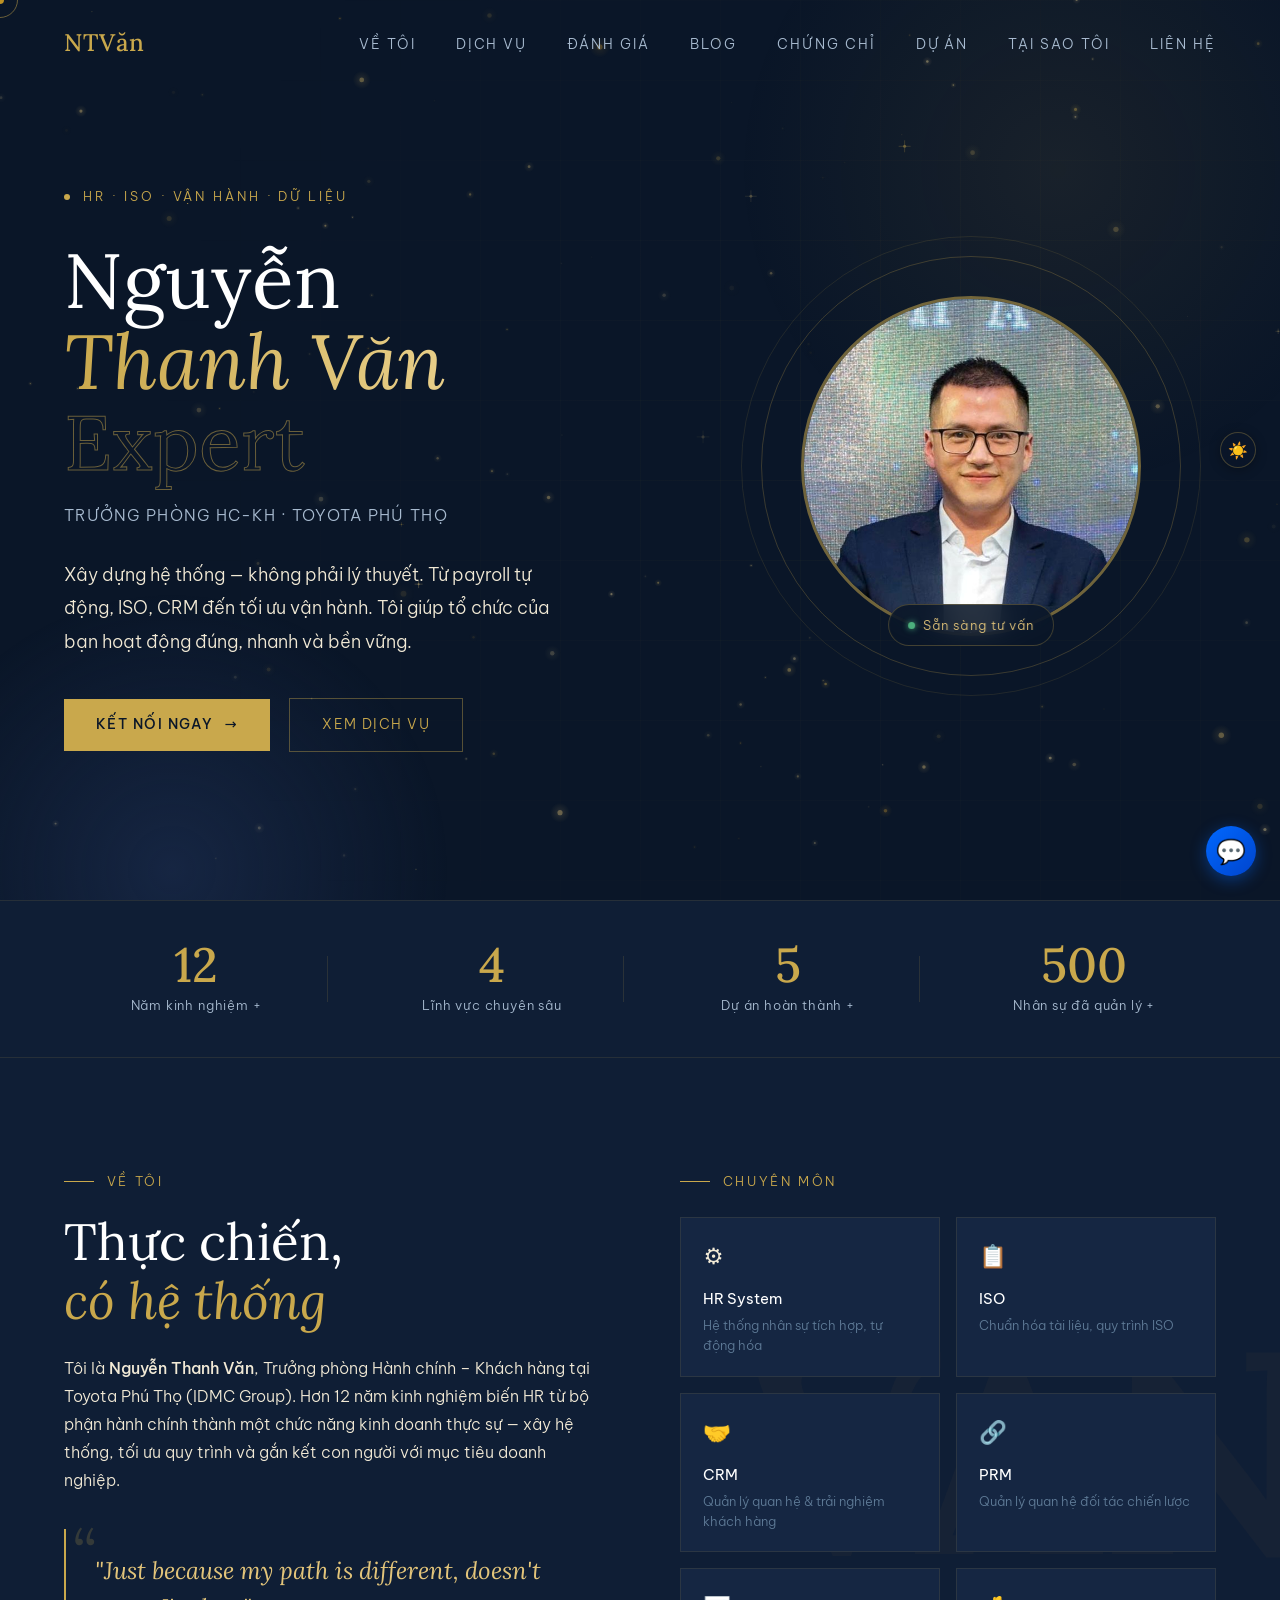
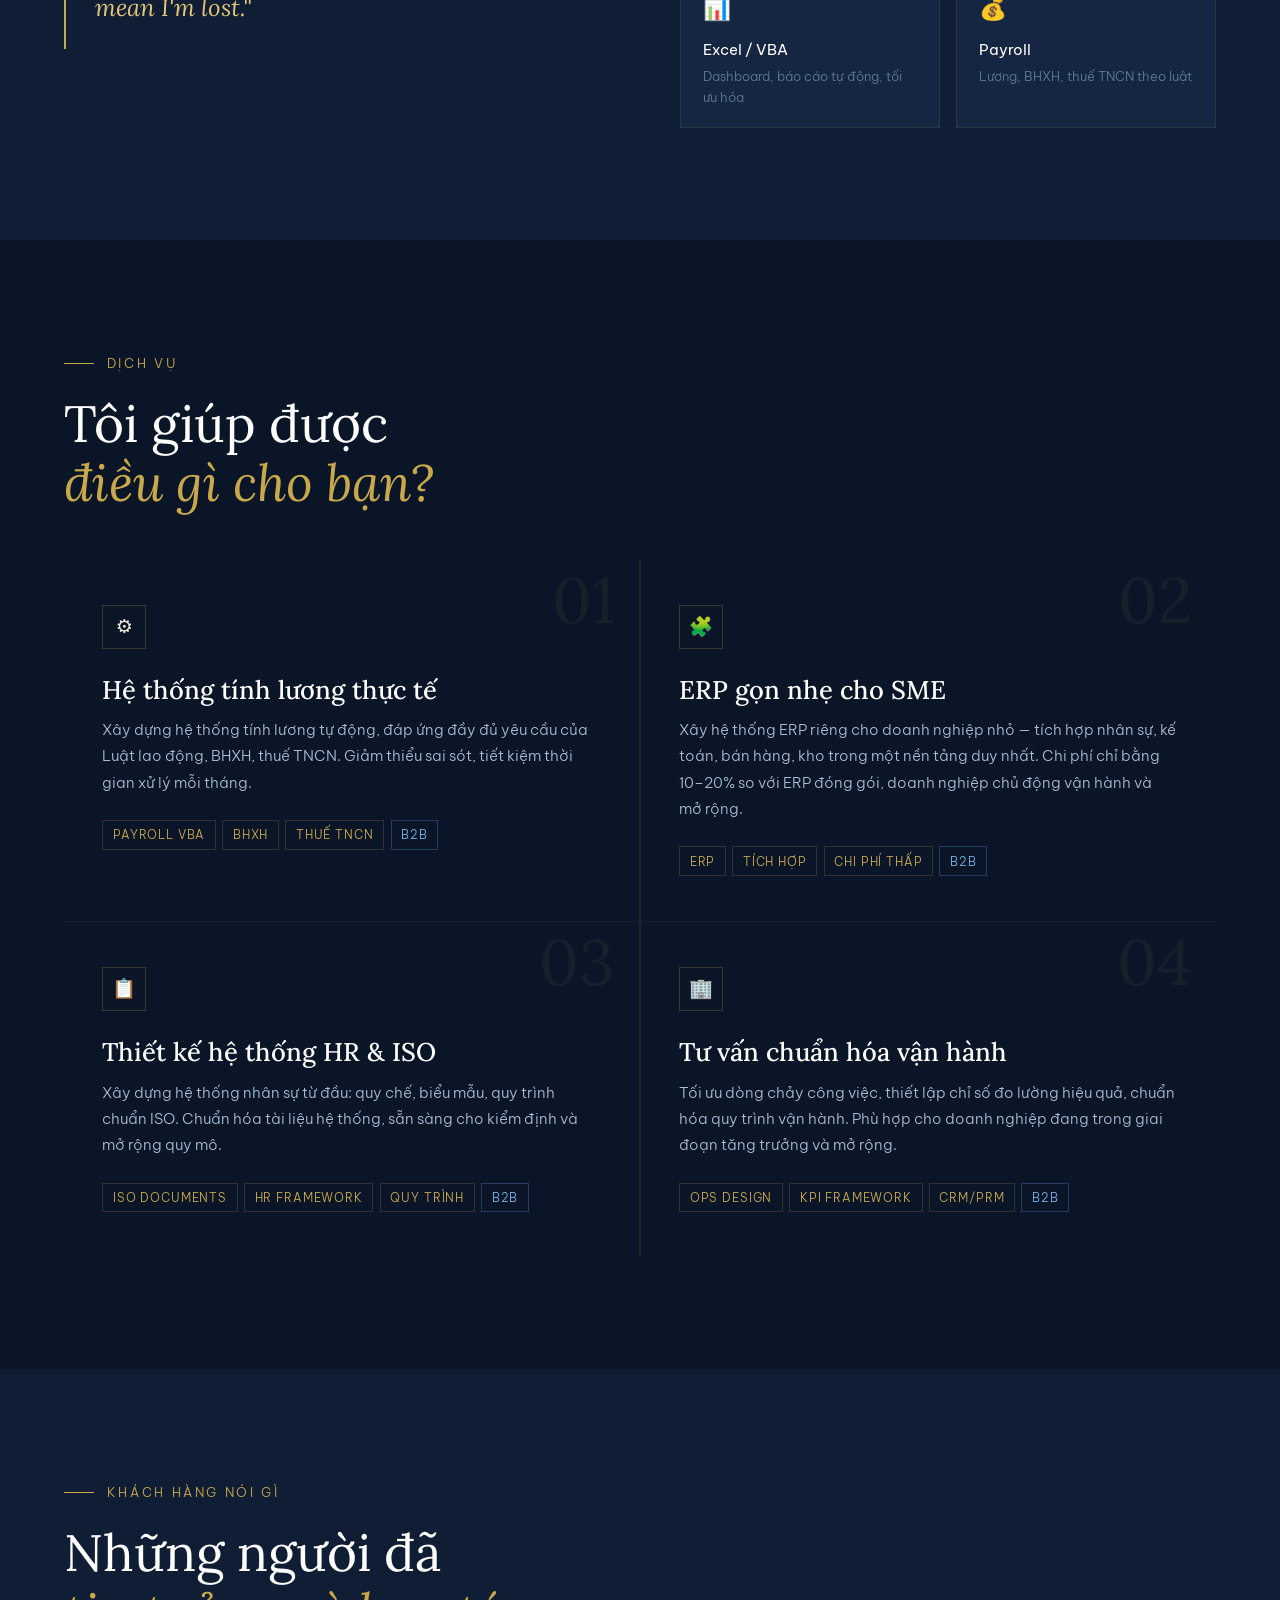
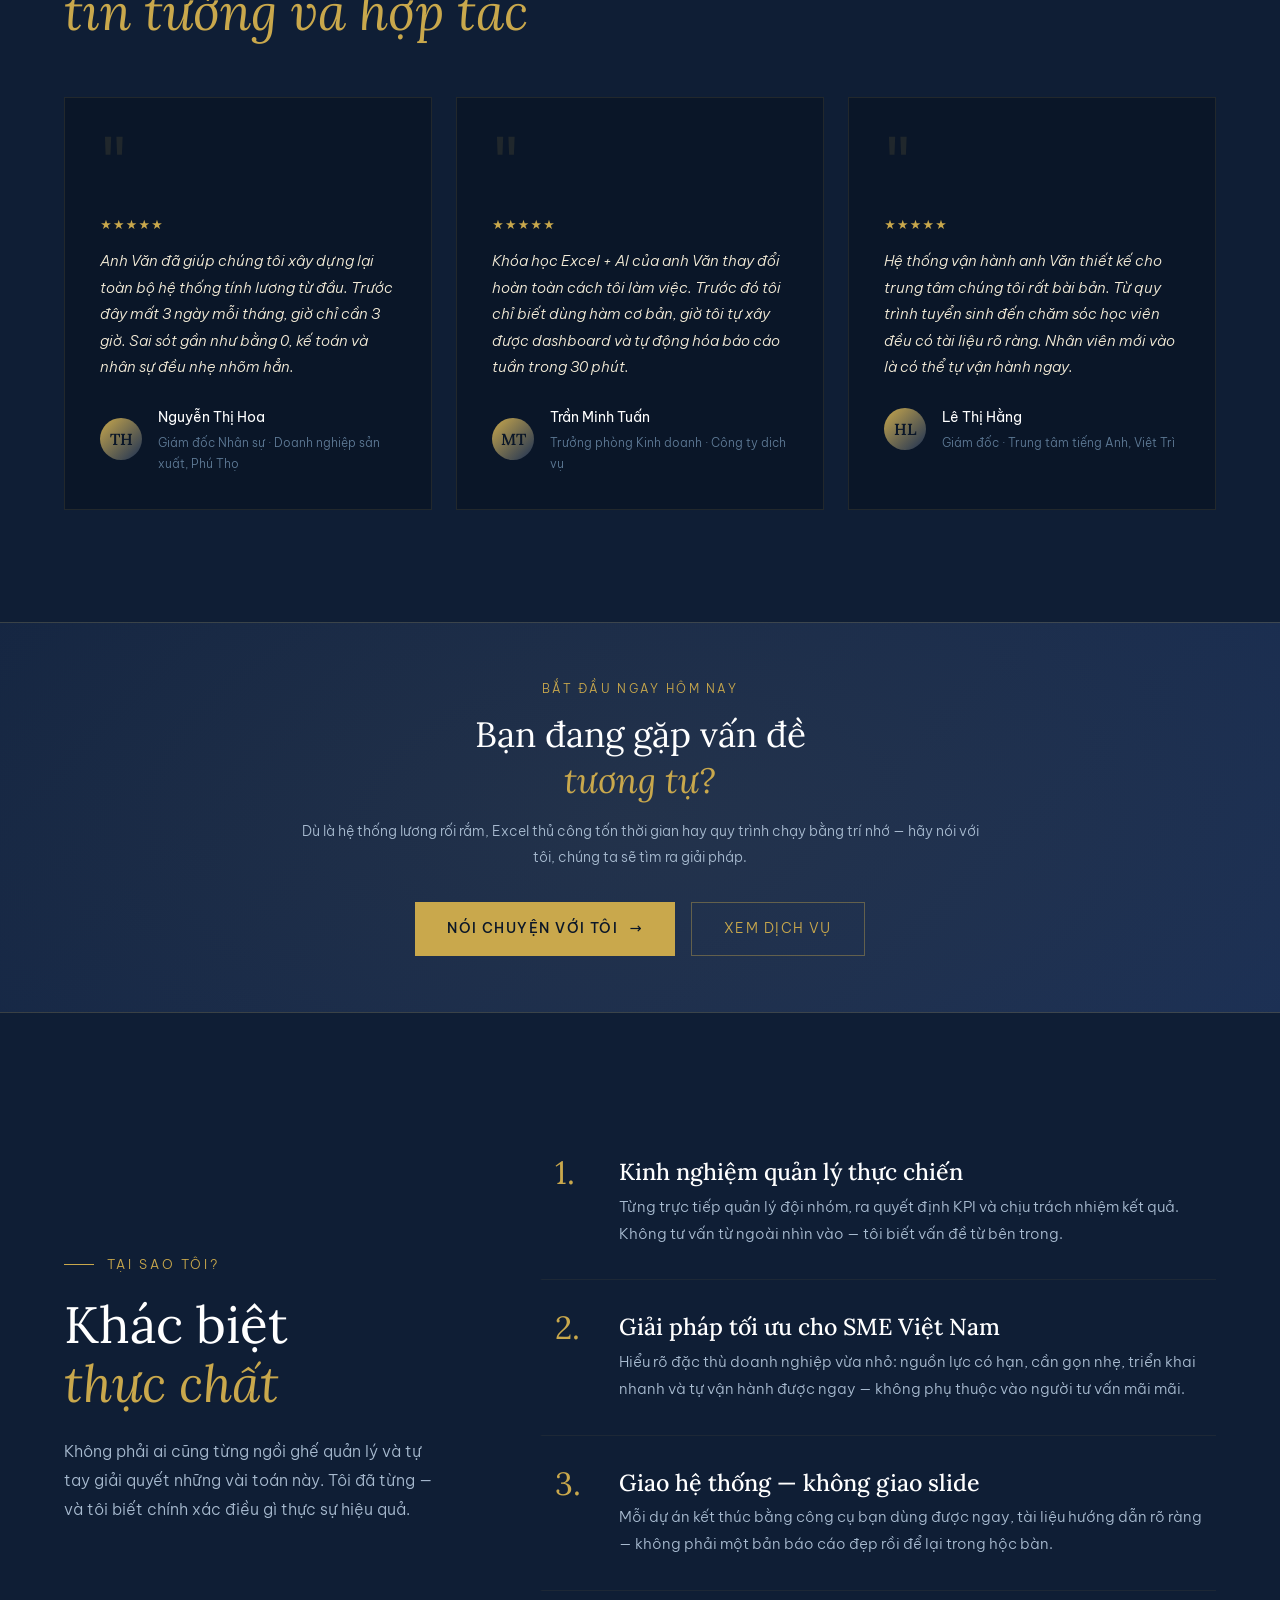
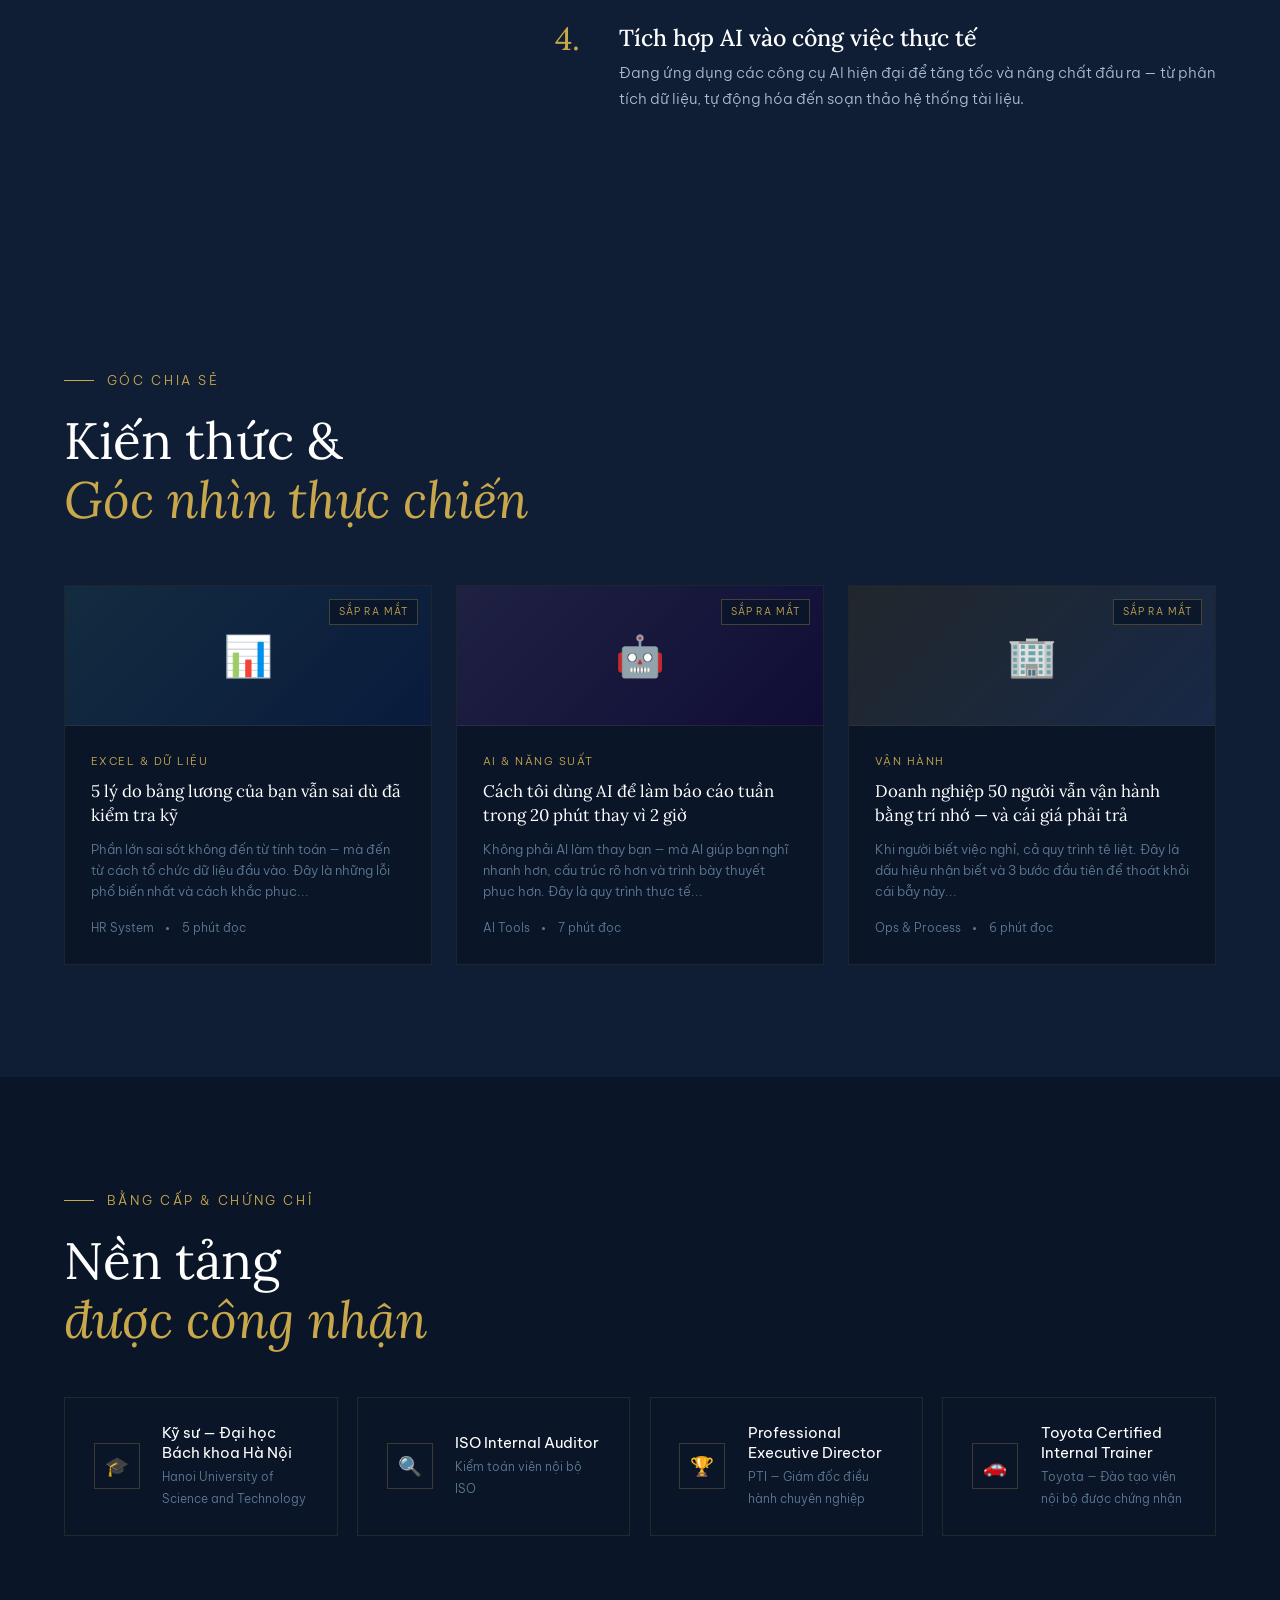
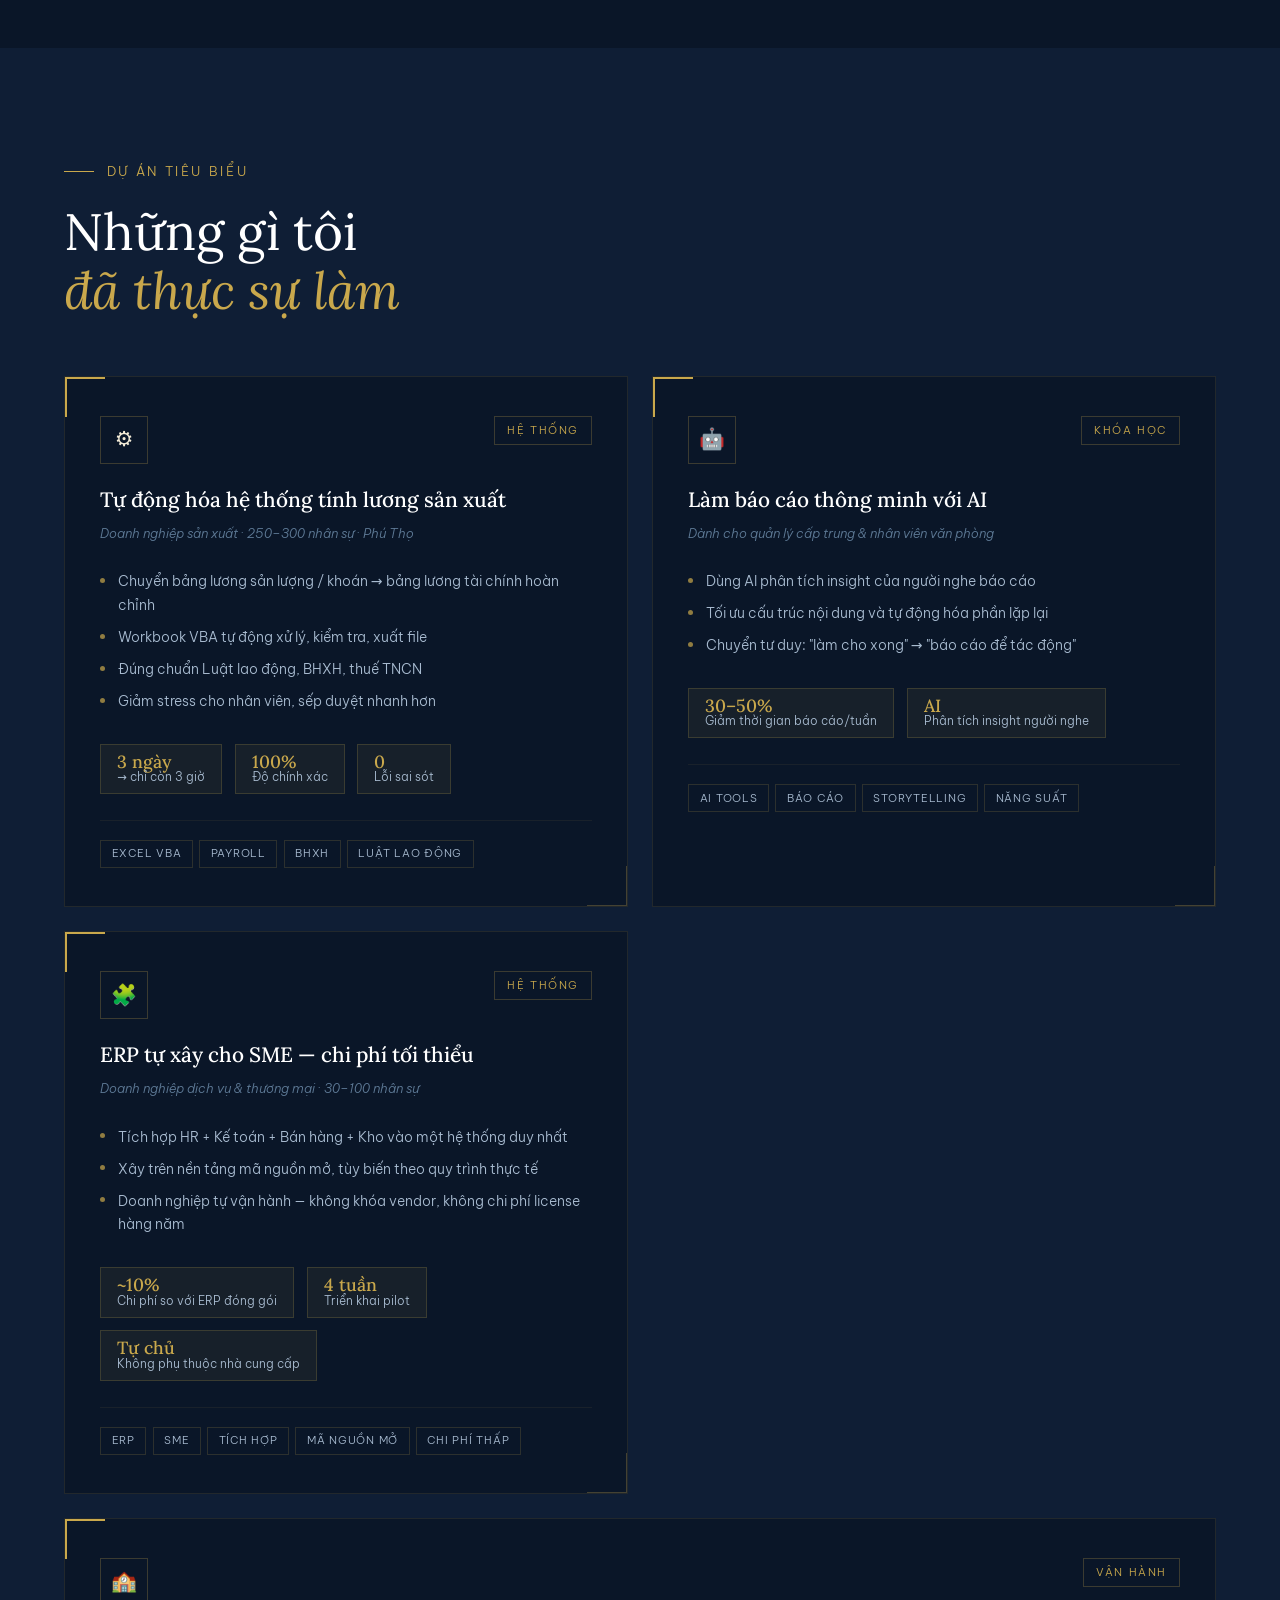
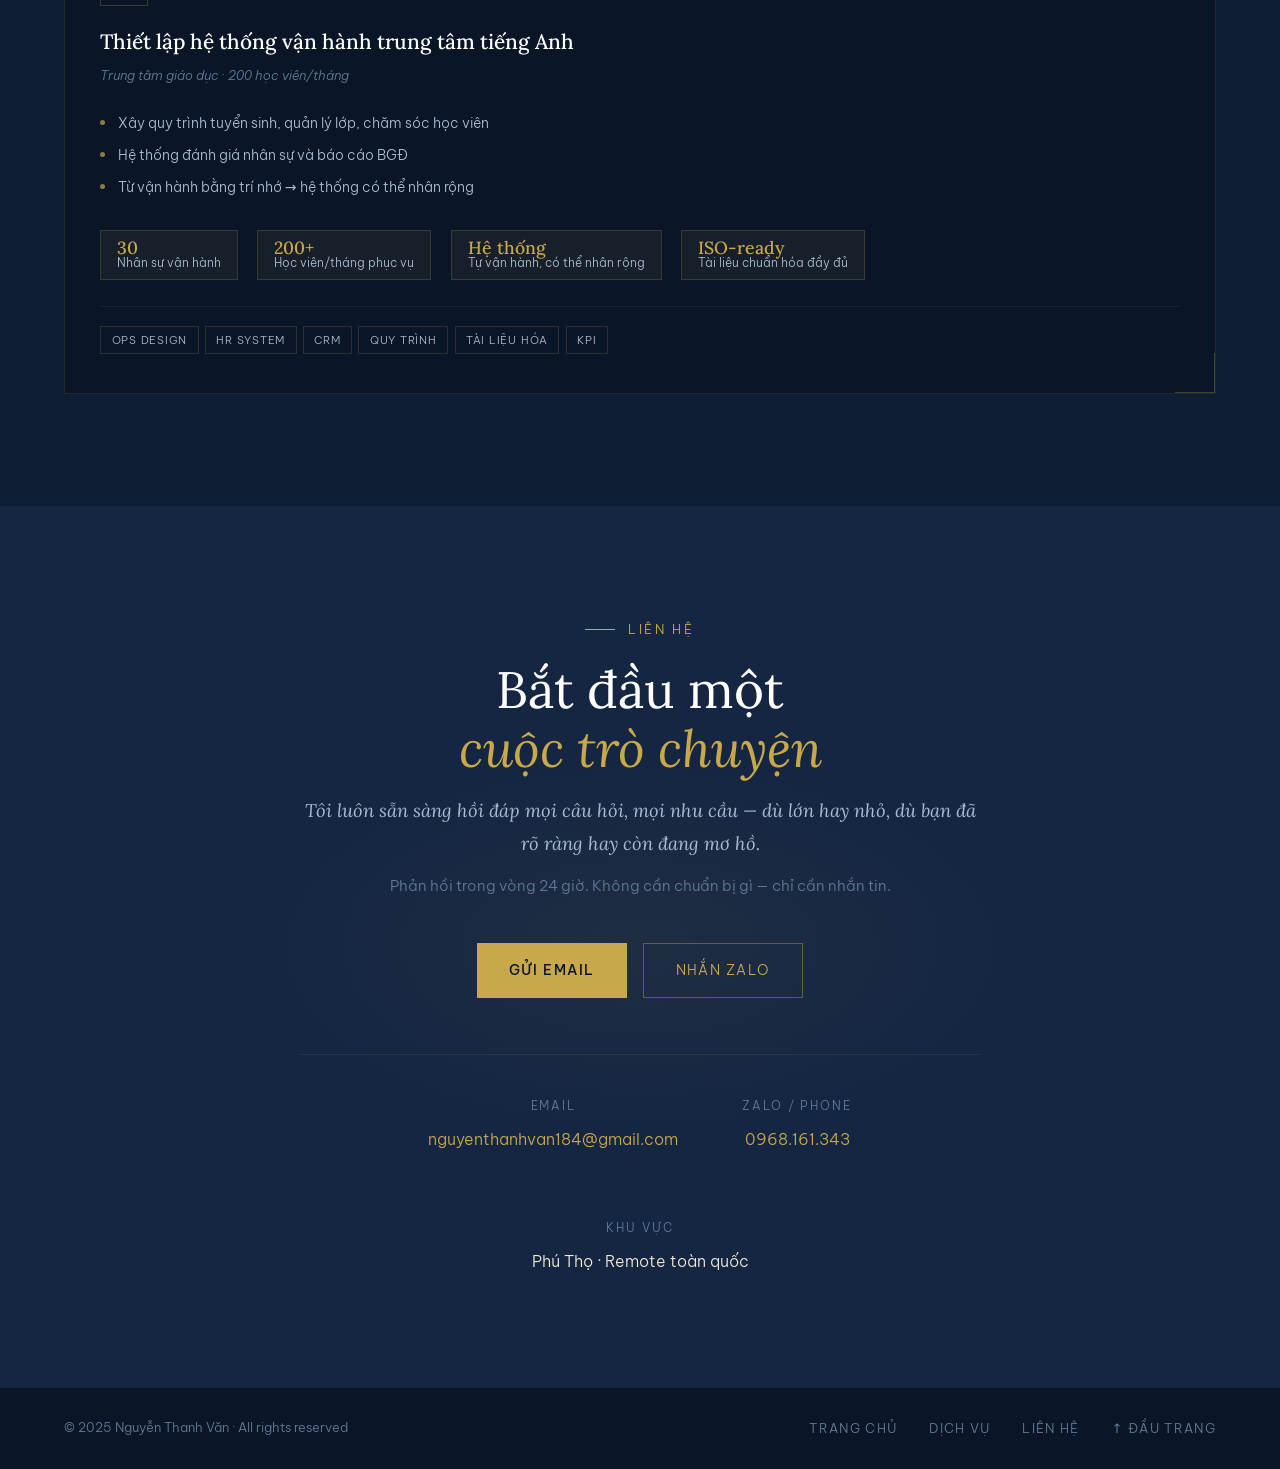
==== index.html @ cc0cb1b9 "content: thay Excel courses → ERP gọn nhẹ cho SME - Service card #2: "Khóa học & Tối ưu Excel" → "ER" ====
<!DOCTYPE html>
<html lang="vi">
<head>
<meta charset="UTF-8">
<meta name="viewport" content="width=device-width, initial-scale=1.0">
<title>Nguyễn Thanh Văn — HR · ISO · Vận hành · Toyota Phú Thọ</title>
<meta name="description" content="Trưởng phòng HC-KH tại Toyota Phú Thọ. Xây hệ thống ERP gọn nhẹ, HR, ISO, payroll tự động cho doanh nghiệp SME Việt Nam với chi phí tối thiểu. 12 năm kinh nghiệm thực chiến.">
<meta name="author" content="Nguyễn Thanh Văn">
<meta name="theme-color" content="#0a1628">
<link rel="canonical" href="https://nguyenthanhvan.com.vn/">

<!-- Open Graph / Facebook / Zalo -->
<meta property="og:type" content="website">
<meta property="og:locale" content="vi_VN">
<meta property="og:url" content="https://nguyenthanhvan.com.vn/">
<meta property="og:title" content="Nguyễn Thanh Văn — HR · ISO · Vận hành · Toyota Phú Thọ">
<meta property="og:description" content="Xây dựng hệ thống — không phải lý thuyết. ERP gọn nhẹ cho SME, payroll tự động, ISO, CRM, tối ưu vận hành. 12 năm kinh nghiệm thực chiến.">
<meta property="og:image" content="https://nguyenthanhvan.com.vn/img/avatar.jpg">
<meta property="og:image:width" content="600">
<meta property="og:image:height" content="768">
<meta property="og:image:alt" content="Nguyễn Thanh Văn">

<!-- Twitter Card -->
<meta name="twitter:card" content="summary_large_image">
<meta name="twitter:title" content="Nguyễn Thanh Văn — HR · ISO · Vận hành">
<meta name="twitter:description" content="ERP gọn nhẹ, payroll, ISO, CRM, vận hành cho SME Việt Nam — chi phí tối thiểu.">
<meta name="twitter:image" content="https://nguyenthanhvan.com.vn/img/avatar.jpg">

<!-- Favicon -->
<link rel="icon" type="image/svg+xml" href="img/favicon.svg">

<!-- JSON-LD: Person -->
<script type="application/ld+json">
{
  "@context": "https://schema.org",
  "@type": "Person",
  "name": "Nguyễn Thanh Văn",
  "jobTitle": "Trưởng phòng HC-KH",
  "worksFor": { "@type": "Organization", "name": "Toyota Phú Thọ" },
  "url": "https://nguyenthanhvan.com.vn/",
  "image": "https://nguyenthanhvan.com.vn/img/avatar.jpg",
  "email": "nguyenthanhvan184@gmail.com",
  "telephone": "+84968161343",
  "address": { "@type": "PostalAddress", "addressRegion": "Phú Thọ", "addressCountry": "VN" },
  "knowsAbout": ["ERP cho SME", "HR System", "ISO", "Payroll", "CRM", "Vận hành doanh nghiệp"]
}
</script>

<link rel="preconnect" href="https://fonts.googleapis.com"><link rel="preconnect" href="https://fonts.gstatic.com" crossorigin>
<link rel="preload" as="image" href="img/avatar.jpg" fetchpriority="high">
<link href="https://fonts.googleapis.com/css2?family=Lora:ital,wght@0,400;0,500;0,600;1,400;1,500&family=Be+Vietnam+Pro:wght@300;400;500&display=swap" rel="stylesheet">
<link rel="stylesheet" href="css/variables.css">
<link rel="stylesheet" href="css/reset.css">
<link rel="stylesheet" href="css/components.css">
<link rel="stylesheet" href="css/sections.css">
<link rel="stylesheet" href="css/animations.css">
<link rel="stylesheet" href="css/effects.css">
<link rel="stylesheet" href="css/themes.css">
<link rel="stylesheet" href="css/responsive.css">
</head>
<body>

<!-- Cursor -->
<div id="progress"></div>
<div id="loader">
  <div class="loader-logo">NTV</div>
  <div class="loader-bar"></div>
  <div class="loader-text">Đang tải...</div>
</div>
<div id="cursor"></div>
<div id="cursor-ring"></div>
<canvas id="particles"></canvas>
<canvas id="spotlight"></canvas>

<!-- NAV -->
<nav id="nav">
  <a href="#hero" class="nav-logo">NTVăn</a>
  <ul class="nav-links">
    <li><a href="#about">Về tôi</a></li>
    <li><a href="#services">Dịch vụ</a></li>
    <li><a href="#testimonials">Đánh giá</a></li>
    <li><a href="#blog">Blog</a></li>
    <li><a href="#experience">Chứng chỉ</a></li>
    <li><a href="#projects">Dự án</a></li>
    <li><a href="#why">Tại sao tôi</a></li>
    <li><a href="#contact">Liên hệ</a></li>
  </ul>
  <button class="nav-hamburger" id="nav-hamburger" aria-label="Mở menu" aria-expanded="false">
    <span></span><span></span><span></span>
  </button>
</nav>
<div class="nav-mobile" id="nav-mobile" aria-hidden="true">
  <ul>
    <li><a href="#about" class="nav-mobile-link">Về tôi</a></li>
    <li><a href="#services" class="nav-mobile-link">Dịch vụ</a></li>
    <li><a href="#testimonials" class="nav-mobile-link">Đánh giá</a></li>
    <li><a href="#blog" class="nav-mobile-link">Blog</a></li>
    <li><a href="#experience" class="nav-mobile-link">Chứng chỉ</a></li>
    <li><a href="#projects" class="nav-mobile-link">Dự án</a></li>
    <li><a href="#why" class="nav-mobile-link">Tại sao tôi</a></li>
    <li><a href="#contact" class="nav-mobile-link">Liên hệ</a></li>
  </ul>
</div>

<!-- HERO -->
<section id="hero">
  <div class="hero-orb-1"></div>
  <div class="hero-orb-2"></div>
  <div class="hero-grid-lines"></div>
  <div class="hero-content">
    <div class="hero-left">
      <div class="eyebrow"><span class="eyebrow-dot"></span> HR · ISO · Vận hành · Dữ liệu</div>
      <h1>
        Nguyễn
        <span class="gold-text">Thanh Văn</span>
        <span class="outline-text">Expert</span>
      </h1>
      <div class="hero-sub">Trưởng phòng HC-KH · Toyota Phú Thọ</div>
      <p class="hero-desc">
        Xây dựng hệ thống — không phải lý thuyết. Từ payroll tự động, ISO, CRM 
        đến tối ưu vận hành. Tôi giúp tổ chức của bạn hoạt động đúng, nhanh và bền vững.
      </p>
      <div class="hero-actions">
        <a href="#contact" class="btn-gold"><span>Kết nối ngay</span> <span>→</span></a>
        <a href="#services" class="btn-outline">Xem dịch vụ</a>
      </div>
    </div>
    <div class="hero-right">
      <div class="avatar-wrap">
        <div class="avatar-ring"></div>
        <div class="avatar-ring avatar-ring-2"></div>
        <img class="avatar-img" src="img/avatar.jpg" alt="Nguyễn Thanh Văn" width="600" height="768" loading="eager" decoding="async">
        <div class="avatar-badge">
          <span class="avatar-badge-dot"></span>
          Sẵn sàng tư vấn
        </div>
      </div>
    </div>
  </div>
</section>

<!-- STATS BAR -->
<div class="stats-bar">
  <div class="stats-inner stagger">
    <div class="stat-item"><span class="stat-num" data-target="12">0</span><div class="stat-label">Năm kinh nghiệm +</div></div>
    <div class="stat-item"><span class="stat-num" data-target="4">0</span><div class="stat-label">Lĩnh vực chuyên sâu</div></div>
    <div class="stat-item"><span class="stat-num" data-target="5">0</span><div class="stat-label">Dự án hoàn thành +</div></div>
    <div class="stat-item"><span class="stat-num" data-target="500">0</span><div class="stat-label">Nhân sự đã quản lý +</div></div>
  </div>
</div>

<!-- ABOUT -->
<section id="about">
  <div class="about-bg-text">VĂN</div>
  <div class="s-inner">
    <div class="about-layout">
      <div class="slide-left">
        <div class="s-tag">Về tôi</div>
        <h2>Thực chiến,<br><em>có hệ thống</em></h2>
        <p>
          Tôi là <strong style="color:var(--text-1);font-weight:500">Nguyễn Thanh Văn</strong>, Trưởng phòng Hành chính – Khách hàng tại Toyota Phú Thọ (IDMC Group). Hơn 12 năm kinh nghiệm biến HR từ bộ phận hành chính thành một chức năng kinh doanh thực sự — xây hệ thống, tối ưu quy trình và gắn kết con người với mục tiêu doanh nghiệp.
        </p>
        <div class="blockquote">
          "Just because my path is different, doesn't mean I'm lost."
        </div>
      </div>
      <div class="slide-right">
        <div class="s-tag" style="margin-bottom:1.5rem">Chuyên môn</div>
        <div class="about-skills-grid stagger">
          <div class="skill-chip">
            <span class="sc-icon">⚙️</span>
            <div class="sc-name">HR System</div>
            <div class="sc-desc">Hệ thống nhân sự tích hợp, tự động hóa</div>
          </div>
          <div class="skill-chip">
            <span class="sc-icon">📋</span>
            <div class="sc-name">ISO</div>
            <div class="sc-desc">Chuẩn hóa tài liệu, quy trình ISO</div>
          </div>
          <div class="skill-chip">
            <span class="sc-icon">🤝</span>
            <div class="sc-name">CRM</div>
            <div class="sc-desc">Quản lý quan hệ & trải nghiệm khách hàng</div>
          </div>
          <div class="skill-chip">
            <span class="sc-icon">🔗</span>
            <div class="sc-name">PRM</div>
            <div class="sc-desc">Quản lý quan hệ đối tác chiến lược</div>
          </div>
          <div class="skill-chip">
            <span class="sc-icon">📊</span>
            <div class="sc-name">Excel / VBA</div>
            <div class="sc-desc">Dashboard, báo cáo tự động, tối ưu hóa</div>
          </div>
          <div class="skill-chip">
            <span class="sc-icon">💰</span>
            <div class="sc-name">Payroll</div>
            <div class="sc-desc">Lương, BHXH, thuế TNCN theo luật</div>
          </div>
        </div>
      </div>
    </div>
  </div>
</section>

<!-- SERVICES -->
<section id="services">
  <div class="s-inner">
    <div class="fade-up">
      <div class="s-tag">Dịch vụ</div>
      <h2>Tôi giúp được<br><em>điều gì cho bạn?</em></h2>
    </div>
    <div class="services-grid stagger">
      <!-- Card 1 -->
      <div class="svc-card">
        <div class="svc-num">01</div>
        <div class="svc-icon">⚙️</div>
        <div class="svc-title">Hệ thống tính lương thực tế</div>
        <p class="svc-desc">Xây dựng hệ thống tính lương tự động, đáp ứng đầy đủ yêu cầu của Luật lao động, BHXH, thuế TNCN. Giảm thiểu sai sót, tiết kiệm thời gian xử lý mỗi tháng.</p>
        <div class="svc-tags">
          <span class="stag">Payroll VBA</span>
          <span class="stag">BHXH</span>
          <span class="stag">Thuế TNCN</span>
          <span class="stag-blue stag">B2B</span>
        </div>
      </div>
      <!-- Card 2 -->
      <div class="svc-card">
        <div class="svc-num">02</div>
        <div class="svc-icon">🧩</div>
        <div class="svc-title">ERP gọn nhẹ cho SME</div>
        <p class="svc-desc">Xây hệ thống ERP riêng cho doanh nghiệp nhỏ — tích hợp nhân sự, kế toán, bán hàng, kho trong một nền tảng duy nhất. Chi phí chỉ bằng 10–20% so với ERP đóng gói, doanh nghiệp chủ động vận hành và mở rộng.</p>
        <div class="svc-tags">
          <span class="stag">ERP</span>
          <span class="stag">Tích hợp</span>
          <span class="stag">Chi phí thấp</span>
          <span class="stag-blue stag">B2B</span>
        </div>
      </div>
      <!-- Card 3 -->
      <div class="svc-card">
        <div class="svc-num">03</div>
        <div class="svc-icon">📋</div>
        <div class="svc-title">Thiết kế hệ thống HR & ISO</div>
        <p class="svc-desc">Xây dựng hệ thống nhân sự từ đầu: quy chế, biểu mẫu, quy trình chuẩn ISO. Chuẩn hóa tài liệu hệ thống, sẵn sàng cho kiểm định và mở rộng quy mô.</p>
        <div class="svc-tags">
          <span class="stag">ISO Documents</span>
          <span class="stag">HR Framework</span>
          <span class="stag">Quy trình</span>
          <span class="stag-blue stag">B2B</span>
        </div>
      </div>
      <!-- Card 4 -->
      <div class="svc-card">
        <div class="svc-num">04</div>
        <div class="svc-icon">🏢</div>
        <div class="svc-title">Tư vấn chuẩn hóa vận hành</div>
        <p class="svc-desc">Tối ưu dòng chảy công việc, thiết lập chỉ số đo lường hiệu quả, chuẩn hóa quy trình vận hành. Phù hợp cho doanh nghiệp đang trong giai đoạn tăng trưởng và mở rộng.</p>
        <div class="svc-tags">
          <span class="stag">Ops Design</span>
          <span class="stag">KPI Framework</span>
          <span class="stag">CRM/PRM</span>
          <span class="stag-blue stag">B2B</span>
        </div>
      </div>
    </div>
  </div>
</section>


<!-- TESTIMONIALS -->
<section id="testimonials">
  <div class="s-inner">
    <div class="fade-up">
      <div class="s-tag">Khách hàng nói gì</div>
      <h2>Những người đã<br><em>tin tưởng và hợp tác</em></h2>
    </div>
    <div class="testi-grid stagger">
      <div class="testi-card">
        <span class="testi-quote-icon">"</span>
        <div class="testi-stars">★★★★★</div>
        <p class="testi-text">Anh Văn đã giúp chúng tôi xây dựng lại toàn bộ hệ thống tính lương từ đầu. Trước đây mất 3 ngày mỗi tháng, giờ chỉ cần 3 giờ. Sai sót gần như bằng 0, kế toán và nhân sự đều nhẹ nhõm hẳn.</p>
        <div class="testi-author">
          <div class="testi-avatar">TH</div>
          <div>
            <div class="testi-name">Nguyễn Thị Hoa</div>
            <div class="testi-role">Giám đốc Nhân sự · Doanh nghiệp sản xuất, Phú Thọ</div>
          </div>
        </div>
      </div>
      <div class="testi-card">
        <span class="testi-quote-icon">"</span>
        <div class="testi-stars">★★★★★</div>
        <p class="testi-text">Khóa học Excel + AI của anh Văn thay đổi hoàn toàn cách tôi làm việc. Trước đó tôi chỉ biết dùng hàm cơ bản, giờ tôi tự xây được dashboard và tự động hóa báo cáo tuần trong 30 phút.</p>
        <div class="testi-author">
          <div class="testi-avatar">MT</div>
          <div>
            <div class="testi-name">Trần Minh Tuấn</div>
            <div class="testi-role">Trưởng phòng Kinh doanh · Công ty dịch vụ</div>
          </div>
        </div>
      </div>
      <div class="testi-card">
        <span class="testi-quote-icon">"</span>
        <div class="testi-stars">★★★★★</div>
        <p class="testi-text">Hệ thống vận hành anh Văn thiết kế cho trung tâm chúng tôi rất bài bản. Từ quy trình tuyển sinh đến chăm sóc học viên đều có tài liệu rõ ràng. Nhân viên mới vào là có thể tự vận hành ngay.</p>
        <div class="testi-author">
          <div class="testi-avatar">HL</div>
          <div>
            <div class="testi-name">Lê Thị Hằng</div>
            <div class="testi-role">Giám đốc · Trung tâm tiếng Anh, Việt Trì</div>
          </div>
        </div>
      </div>
    </div>
  </div>
</section>

<!-- CTA STRIP -->
<div id="cta-strip">
  <div class="cta-strip-inner fade-up">
    <div class="cta-strip-tag">Bắt đầu ngay hôm nay</div>
    <div class="cta-strip-title">Bạn đang gặp vấn đề<br><em>tương tự?</em></div>
    <p class="cta-strip-sub">Dù là hệ thống lương rối rắm, Excel thủ công tốn thời gian hay quy trình chạy bằng trí nhớ — hãy nói với tôi, chúng ta sẽ tìm ra giải pháp.</p>
    <div style="display:flex;justify-content:center;gap:1rem;flex-wrap:wrap">
      <a href="#contact" class="btn-gold"><span>Nói chuyện với tôi</span> <span>→</span></a>
      <a href="#services" class="btn-outline">Xem dịch vụ</a>
    </div>
  </div>
</div>

<!-- WHY ME -->
<section id="why">
  <div class="s-inner">
    <div class="why-layout">
      <div class="why-sticky fade-up">
        <div class="s-tag">Tại sao tôi?</div>
        <h2>Khác biệt<br><em>thực chất</em></h2>
        <p style="font-size:1rem;color:var(--text-2);line-height:1.8">
          Không phải ai cũng từng ngồi ghế quản lý và tự tay giải quyết những vài toán này. Tôi đã từng — và tôi biết chính xác điều gì thực sự hiệu quả.
        </p>
      </div>
      <ul class="why-list">
        <li class="why-item fade-up">
          <div class="w-num">1.</div>
          <div class="w-body">
            <h3>Kinh nghiệm quản lý thực chiến</h3>
            <p>Từng trực tiếp quản lý đội nhóm, ra quyết định KPI và chịu trách nhiệm kết quả. Không tư vấn từ ngoài nhìn vào — tôi biết vấn đề từ bên trong.</p>
          </div>
        </li>
        <li class="why-item fade-up">
          <div class="w-num">2.</div>
          <div class="w-body">
            <h3>Giải pháp tối ưu cho SME Việt Nam</h3>
            <p>Hiểu rõ đặc thù doanh nghiệp vừa nhỏ: nguồn lực có hạn, cần gọn nhẹ, triển khai nhanh và tự vận hành được ngay — không phụ thuộc vào người tư vấn mãi mãi.</p>
          </div>
        </li>
        <li class="why-item fade-up">
          <div class="w-num">3.</div>
          <div class="w-body">
            <h3>Giao hệ thống — không giao slide</h3>
            <p>Mỗi dự án kết thúc bằng công cụ bạn dùng được ngay, tài liệu hướng dẫn rõ ràng — không phải một bản báo cáo đẹp rồi để lại trong hộc bàn.</p>
          </div>
        </li>
        <li class="why-item fade-up">
          <div class="w-num">4.</div>
          <div class="w-body">
            <h3>Tích hợp AI vào công việc thực tế</h3>
            <p>Đang ứng dụng các công cụ AI hiện đại để tăng tốc và nâng chất đầu ra — từ phân tích dữ liệu, tự động hóa đến soạn thảo hệ thống tài liệu.</p>
          </div>
        </li>
      </ul>
    </div>
  </div>
</section>


<!-- BLOG / INSIGHTS -->
<section id="blog">
  <div class="s-inner">
    <div class="fade-up">
      <div class="s-tag">Góc chia sẻ</div>
      <h2>Kiến thức &<br><em>Góc nhìn thực chiến</em></h2>
    </div>
    <div class="blog-grid stagger">
      <div class="blog-card">
        <div class="blog-thumb blog-thumb--excel">📊</div>
        <div class="blog-body">
          <div class="blog-cat">Excel & Dữ liệu</div>
          <div class="blog-title">5 lý do bảng lương của bạn vẫn sai dù đã kiểm tra kỹ</div>
          <p class="blog-excerpt">Phần lớn sai sót không đến từ tính toán — mà đến từ cách tổ chức dữ liệu đầu vào. Đây là những lỗi phổ biến nhất và cách khắc phục...</p>
          <div class="blog-meta"><span>HR System</span><span class="blog-dot"></span><span>5 phút đọc</span></div>
        </div>
      </div>
      <div class="blog-card">
        <div class="blog-thumb blog-thumb--ai">🤖</div>
        <div class="blog-body">
          <div class="blog-cat">AI & Năng suất</div>
          <div class="blog-title">Cách tôi dùng AI để làm báo cáo tuần trong 20 phút thay vì 2 giờ</div>
          <p class="blog-excerpt">Không phải AI làm thay bạn — mà AI giúp bạn nghĩ nhanh hơn, cấu trúc rõ hơn và trình bày thuyết phục hơn. Đây là quy trình thực tế...</p>
          <div class="blog-meta"><span>AI Tools</span><span class="blog-dot"></span><span>7 phút đọc</span></div>
        </div>
      </div>
      <div class="blog-card">
        <div class="blog-thumb blog-thumb--ops">🏢</div>
        <div class="blog-body">
          <div class="blog-cat">Vận hành</div>
          <div class="blog-title">Doanh nghiệp 50 người vẫn vận hành bằng trí nhớ — và cái giá phải trả</div>
          <p class="blog-excerpt">Khi người biết việc nghỉ, cả quy trình tê liệt. Đây là dấu hiệu nhận biết và 3 bước đầu tiên để thoát khỏi cái bẫy này...</p>
          <div class="blog-meta"><span>Ops & Process</span><span class="blog-dot"></span><span>6 phút đọc</span></div>
        </div>
      </div>
    </div>
  </div>
</section>

<!-- CERTS -->
<section id="experience">
  <div class="s-inner">
    <div class="fade-up">
      <div class="s-tag">Bằng cấp & Chứng chỉ</div>
      <h2>Nền tảng<br><em>được công nhận</em></h2>
    </div>
    <div class="certs-grid stagger" style="margin-top:3rem">

      <div class="cert-card">
        <div class="cert-icon">🎓</div>
        <div>
          <div class="cert-name">Kỹ sư — Đại học Bách khoa Hà Nội</div>
          <div class="cert-org">Hanoi University of Science and Technology</div>
        </div>
      </div>

      <div class="cert-card">
        <div class="cert-icon">🔍</div>
        <div>
          <div class="cert-name">ISO Internal Auditor</div>
          <div class="cert-org">Kiểm toán viên nội bộ ISO</div>
        </div>
      </div>

      <div class="cert-card">
        <div class="cert-icon">🏆</div>
        <div>
          <div class="cert-name">Professional Executive Director</div>
          <div class="cert-org">PTI — Giám đốc điều hành chuyên nghiệp</div>
        </div>
      </div>

      <div class="cert-card">
        <div class="cert-icon">🚗</div>
        <div>
          <div class="cert-name">Toyota Certified Internal Trainer</div>
          <div class="cert-org">Toyota — Đào tạo viên nội bộ được chứng nhận</div>
        </div>
      </div>

    </div>
  </div>
</section>

<!-- PROJECTS -->
<section id="projects">
  <div class="s-inner">
    <div class="fade-up">
      <div class="s-tag">Dự án tiêu biểu</div>
      <h2>Những gì tôi<br><em>đã thực sự làm</em></h2>
    </div>
    <div class="proj-grid stagger">

      <!-- DỰ ÁN 1 -->
      <div class="proj-card">
        <div class="proj-header">
          <div class="proj-icon">⚙️</div>
          <span class="proj-type">Hệ thống</span>
        </div>
        <div class="proj-title">Tự động hóa hệ thống tính lương sản xuất</div>
        <div class="proj-context">Doanh nghiệp sản xuất · 250–300 nhân sự · Phú Thọ</div>
        <ul class="proj-desc proj-bullets">
          <li>Chuyển bảng lương sản lượng / khoán → bảng lương tài chính hoàn chỉnh</li>
          <li>Workbook VBA tự động xử lý, kiểm tra, xuất file</li>
          <li>Đúng chuẩn Luật lao động, BHXH, thuế TNCN</li>
          <li>Giảm stress cho nhân viên, sếp duyệt nhanh hơn</li>
        </ul>
        <div class="proj-results">
          <div class="proj-result">
            <div>
              <div class="proj-result-num">3 ngày</div>
              <div class="proj-result-label">→ chỉ còn 3 giờ</div>
            </div>
          </div>
          <div class="proj-result">
            <div>
              <div class="proj-result-num">100%</div>
              <div class="proj-result-label">Độ chính xác</div>
            </div>
          </div>
          <div class="proj-result">
            <div>
              <div class="proj-result-num">0</div>
              <div class="proj-result-label">Lỗi sai sót</div>
            </div>
          </div>
        </div>
        <div class="proj-tags">
          <span class="proj-tag">Excel VBA</span>
          <span class="proj-tag">Payroll</span>
          <span class="proj-tag">BHXH</span>
          <span class="proj-tag">Luật lao động</span>
        </div>
      </div>

      <!-- DỰ ÁN 2 -->
      <div class="proj-card">
        <div class="proj-header">
          <div class="proj-icon">🤖</div>
          <span class="proj-type">Khóa học</span>
        </div>
        <div class="proj-title">Làm báo cáo thông minh với AI</div>
        <div class="proj-context">Dành cho quản lý cấp trung & nhân viên văn phòng</div>
        <ul class="proj-desc proj-bullets">
          <li>Dùng AI phân tích insight của người nghe báo cáo</li>
          <li>Tối ưu cấu trúc nội dung và tự động hóa phần lặp lại</li>
          <li>Chuyển tư duy: "làm cho xong" → "báo cáo để tác động"</li>
        </ul>
        <div class="proj-results">
          <div class="proj-result">
            <div>
              <div class="proj-result-num">30–50%</div>
              <div class="proj-result-label">Giảm thời gian báo cáo/tuần</div>
            </div>
          </div>
          <div class="proj-result">
            <div>
              <div class="proj-result-num">AI</div>
              <div class="proj-result-label">Phân tích insight người nghe</div>
            </div>
          </div>
        </div>
        <div class="proj-tags">
          <span class="proj-tag">AI Tools</span>
          <span class="proj-tag">Báo cáo</span>
          <span class="proj-tag">Storytelling</span>
          <span class="proj-tag">Năng suất</span>
        </div>
      </div>

      <!-- DỰ ÁN 3 -->
      <div class="proj-card">
        <div class="proj-header">
          <div class="proj-icon">🧩</div>
          <span class="proj-type">Hệ thống</span>
        </div>
        <div class="proj-title">ERP tự xây cho SME — chi phí tối thiểu</div>
        <div class="proj-context">Doanh nghiệp dịch vụ & thương mại · 30–100 nhân sự</div>
        <ul class="proj-desc proj-bullets">
          <li>Tích hợp HR + Kế toán + Bán hàng + Kho vào một hệ thống duy nhất</li>
          <li>Xây trên nền tảng mã nguồn mở, tùy biến theo quy trình thực tế</li>
          <li>Doanh nghiệp tự vận hành — không khóa vendor, không chi phí license hàng năm</li>
        </ul>
        <div class="proj-results">
          <div class="proj-result">
            <div>
              <div class="proj-result-num">~10%</div>
              <div class="proj-result-label">Chi phí so với ERP đóng gói</div>
            </div>
          </div>
          <div class="proj-result">
            <div>
              <div class="proj-result-num">4 tuần</div>
              <div class="proj-result-label">Triển khai pilot</div>
            </div>
          </div>
          <div class="proj-result">
            <div>
              <div class="proj-result-num">Tự chủ</div>
              <div class="proj-result-label">Không phụ thuộc nhà cung cấp</div>
            </div>
          </div>
        </div>
        <div class="proj-tags">
          <span class="proj-tag">ERP</span>
          <span class="proj-tag">SME</span>
          <span class="proj-tag">Tích hợp</span>
          <span class="proj-tag">Mã nguồn mở</span>
          <span class="proj-tag">Chi phí thấp</span>
        </div>
      </div>

      <!-- DỰ ÁN 4 — FULL WIDTH -->
      <div class="proj-card full">
        <div class="proj-header">
          <div class="proj-icon">🏫</div>
          <span class="proj-type">Vận hành</span>
        </div>
        <div class="proj-title">Thiết lập hệ thống vận hành trung tâm tiếng Anh</div>
        <div class="proj-context">Trung tâm giáo dục · 200 học viên/tháng</div>
        <ul class="proj-desc proj-bullets">
          <li>Xây quy trình tuyển sinh, quản lý lớp, chăm sóc học viên</li>
          <li>Hệ thống đánh giá nhân sự và báo cáo BGĐ</li>
          <li>Từ vận hành bằng trí nhớ → hệ thống có thể nhân rộng</li>
        </ul>
        <div class="proj-results">
          <div class="proj-result">
            <div>
              <div class="proj-result-num">30</div>
              <div class="proj-result-label">Nhân sự vận hành</div>
            </div>
          </div>
          <div class="proj-result">
            <div>
              <div class="proj-result-num">200+</div>
              <div class="proj-result-label">Học viên/tháng phục vụ</div>
            </div>
          </div>
          <div class="proj-result">
            <div>
              <div class="proj-result-num">Hệ thống</div>
              <div class="proj-result-label">Tự vận hành, có thể nhân rộng</div>
            </div>
          </div>
          <div class="proj-result">
            <div>
              <div class="proj-result-num">ISO-ready</div>
              <div class="proj-result-label">Tài liệu chuẩn hóa đầy đủ</div>
            </div>
          </div>
        </div>
        <div class="proj-tags">
          <span class="proj-tag">Ops Design</span>
          <span class="proj-tag">HR System</span>
          <span class="proj-tag">CRM</span>
          <span class="proj-tag">Quy trình</span>
          <span class="proj-tag">Tài liệu hóa</span>
          <span class="proj-tag">KPI</span>
        </div>
      </div>

    </div>
  </div>
</section>

<!-- CONTACT -->
<section id="contact">
  <div class="contact-glow"></div>
  <div class="s-inner">
    <div class="contact-content fade-up">
      <div class="s-tag" style="justify-content:center">Liên hệ</div>
      <h2>Bắt đầu một<br><em>cuộc trò chuyện</em></h2>
      <p class="contact-tagline">
        Tôi luôn sẵn sàng hồi đáp mọi câu hỏi, mọi nhu cầu — dù lớn hay nhỏ, dù bạn đã rõ ràng hay còn đang mơ hồ.
      </p>
      <p class="contact-sub">Phản hồi trong vòng 24 giờ. Không cần chuẩn bị gì — chỉ cần nhắn tin.</p>

      <div class="contact-ctas">
        <a href="mailto:nguyenthanhvan184@gmail.com" class="btn-gold"><span>Gửi email</span></a>
        <a href="https://zalo.me/0968161343" class="btn-outline">Nhắn Zalo</a>
      </div>
      <div class="contact-info">
        <div class="ci-item">
          <div class="ci-label">Email</div>
          <div class="ci-value"><a href="mailto:nguyenthanhvan184@gmail.com">nguyenthanhvan184@gmail.com</a></div>
        </div>
        <div class="ci-item">
          <div class="ci-label">Zalo / Phone</div>
          <div class="ci-value"><a href="tel:0968161343">0968.161.343</a></div>
        </div>
        <div class="ci-item">
          <div class="ci-label">Khu vực</div>
          <div class="ci-value">Phú Thọ · Remote toàn quốc</div>
        </div>
      </div>
    </div>
  </div>
</section>

<!-- FOOTER -->
<footer>
  <div class="foot-copy">© 2025 Nguyễn Thanh Văn · All rights reserved</div>
  <div class="foot-links">
    <a href="#hero">Trang chủ</a>
    <a href="#services">Dịch vụ</a>
    <a href="#contact">Liên hệ</a>
    <a href="#hero">↑ Đầu trang</a>
  </div>
</footer>


<!-- THEME TOGGLE -->
<button id="theme-toggle" title="Đổi theme">☀️</button>

<!-- BACK TO TOP -->
<button id="back-top" title="Lên đầu trang">↑</button>

<!-- ZALO WIDGET -->
<div id="zalo-widget">
  <div class="zalo-tooltip">Nhắn Zalo ngay</div>
  <a href="https://zalo.me/0968161343" target="_blank" rel="noopener" class="zalo-btn" title="Chat Zalo" style="pointer-events:all">
    <span style="font-size:1.5rem;line-height:1">💬</span>
  </a>
</div>

<script defer src="js/app.js"></script>
</body>
</html>
---- css/variables.css ----
﻿:root{
  --navy:#0a1628;
  --navy-2:#0f1e35;
  --navy-3:#152642;
  --navy-4:#1c3054;
  --gold:#c9a84c;
  --gold-2:#e2c47a;
  --gold-3:#f0d898;
  --gold-dim:rgba(201,168,76,0.15);
  --text-1:#f2ead6;
  --text-2:#a8bbd0;
  --text-3:#5e7a96;
  --white:#ffffff;
  --ease:cubic-bezier(.25,.46,.45,.94);
}
---- css/components.css ----
﻿/* CUSTOM CURSOR */
#cursor{
  position:fixed;width:8px;height:8px;
  background:var(--gold);border-radius:50%;
  pointer-events:none;z-index:9999;
  transform:translate(-50%,-50%);
  transition:transform .15s var(--ease),background .2s;
  mix-blend-mode:difference;
}
#cursor-ring{
  position:fixed;width:36px;height:36px;
  border:1px solid rgba(201,168,76,0.5);border-radius:50%;
  pointer-events:none;z-index:9998;
  transform:translate(-50%,-50%);
  transition:transform .35s var(--ease),width .3s,height .3s,opacity .3s;
}
body:hover #cursor-ring{opacity:1}

/* PARTICLE CANVAS */
#particles{position:fixed;inset:0;pointer-events:none;z-index:0;opacity:.55}

/* NAV */
nav{
  position:fixed;top:0;width:100%;z-index:500;
  padding:1.4rem 4rem;
  display:flex;justify-content:space-between;align-items:center;
  transition:all .4s var(--ease);
}
nav.scrolled{
  padding:1rem 4rem;
  background:rgba(10,22,40,0.95);
  backdrop-filter:blur(20px);
  border-bottom:1px solid rgba(201,168,76,0.12);
}
.nav-logo{
  font-family:'Lora',Georgia,serif;
  font-size:1.5rem;font-weight:500;
  color:var(--gold);letter-spacing:.05em;
  text-decoration:none;
}
.nav-links{display:flex;gap:2.5rem;list-style:none}
.nav-links a{
  color:var(--text-2);text-decoration:none;
  font-size:.86rem;letter-spacing:.14em;text-transform:uppercase;
  position:relative;padding-bottom:3px;
  transition:color .3s;
}
.nav-links a::after{
  content:'';position:absolute;bottom:0;left:0;width:0;height:1px;
  background:var(--gold);transition:width .3s var(--ease);
}
.nav-links a:hover{color:var(--gold)}
.nav-links a:hover::after{width:100%}

/* HERO */
#hero{
  min-height:100vh;
  display:flex;align-items:center;
  padding:7rem 4rem 5rem;
  position:relative;overflow:hidden;
}
.hero-orb-1{
  position:absolute;top:-20%;right:-10%;
  width:700px;height:700px;border-radius:50%;
  background:radial-gradient(circle,rgba(201,168,76,.08) 0%,transparent 65%);
  animation:pulse 8s ease-in-out infinite;
}
.hero-orb-2{
  position:absolute;bottom:-30%;left:-10%;
  width:600px;height:600px;border-radius:50%;
  background:radial-gradient(circle,rgba(30,48,84,.6) 0%,transparent 65%);
  animation:pulse 10s ease-in-out infinite reverse;
}
@keyframes pulse{0%,100%{transform:scale(1);opacity:.7}50%{transform:scale(1.08);opacity:1}}

.hero-grid-lines{
  position:absolute;inset:0;pointer-events:none;
  background-image:
    linear-gradient(rgba(201,168,76,.04) 1px,transparent 1px),
    linear-gradient(90deg,rgba(201,168,76,.04) 1px,transparent 1px);
  background-size:80px 80px;
  mask-image:radial-gradient(ellipse 60% 80% at 70% 50%,black,transparent);
}

.hero-content{
  max-width:1200px;margin:0 auto;width:100%;
  display:grid;grid-template-columns:1.1fr 0.9fr;gap:4rem;align-items:center;
  position:relative;z-index:1;
}
.hero-left{}
.eyebrow{
  display:inline-flex;align-items:center;gap:.8rem;
  font-size:.82rem;letter-spacing:.22em;text-transform:uppercase;
  color:var(--gold);margin-bottom:2rem;
  opacity:0;animation:fadeUp .8s .2s var(--ease) forwards;
}
.eyebrow-dot{
  width:6px;height:6px;border-radius:50%;background:var(--gold);
  animation:blink 2s infinite;
}
@keyframes blink{0%,100%{opacity:1}50%{opacity:.2}}
@keyframes fadeUp{from{opacity:0;transform:translateY(20px)}to{opacity:1;transform:translateY(0)}}

h1{
  font-family:'Lora',Georgia,serif;
  font-size:clamp(3.6rem,6vw,6.2rem);
  font-weight:400;line-height:1.05;
  color:var(--white);
  opacity:0;animation:fadeUp .9s .35s var(--ease) forwards;
}
h1 .gold-text{
  color:var(--gold);font-style:italic;display:block;
}
h1 .outline-text{
  -webkit-text-stroke:1px rgba(201,168,76,.5);
  color:transparent;
}

.hero-sub{
  font-size:1rem;color:var(--text-2);letter-spacing:.08em;text-transform:uppercase;
  margin:1.2rem 0 1.8rem;
  opacity:0;animation:fadeUp .8s .5s var(--ease) forwards;
}
.hero-desc{
  max-width:500px;font-size:1.12rem;line-height:1.85;color:var(--text-1);
  margin-bottom:2.5rem;
  opacity:0;animation:fadeUp .8s .65s var(--ease) forwards;
}
.hero-actions{
  display:flex;gap:1.2rem;align-items:center;
  opacity:0;animation:fadeUp .8s .8s var(--ease) forwards;
}
.btn-gold{
  display:inline-flex;align-items:center;gap:.7rem;
  padding:.85rem 2rem;
  background:var(--gold);color:var(--navy);
  text-decoration:none;font-size:.9rem;letter-spacing:.1em;text-transform:uppercase;
  font-weight:500;transition:all .3s var(--ease);
  position:relative;overflow:hidden;
}
.btn-gold::before{
  content:'';position:absolute;inset:0;
  background:var(--gold-2);transform:translateX(-101%);
  transition:transform .3s var(--ease);
}
.btn-gold:hover::before{transform:translateX(0)}
.btn-gold span{position:relative;z-index:1}
.btn-outline{
  display:inline-flex;align-items:center;gap:.7rem;
  padding:.85rem 2rem;
  border:1px solid rgba(201,168,76,.4);color:var(--gold);
  text-decoration:none;font-size:.9rem;letter-spacing:.1em;text-transform:uppercase;
  transition:all .3s var(--ease);
}
.btn-outline:hover{border-color:var(--gold);background:rgba(201,168,76,.07)}

/* HERO RIGHT — floating avatar */
.hero-right{
  opacity:0;animation:fadeLeft .9s .6s var(--ease) forwards;
}
@keyframes fadeLeft{from{opacity:0;transform:translateX(30px)}to{opacity:1;transform:translateX(0)}}
@keyframes float{0%,100%{transform:translateY(0)}50%{transform:translateY(-10px)}}


/* HAMBURGER MENU */
.nav-hamburger{
  display:none;
  flex-direction:column;justify-content:center;align-items:center;
  gap:5px;
  width:36px;height:36px;
  background:none;border:none;cursor:pointer;
  padding:4px;z-index:600;
}
.nav-hamburger span{
  display:block;width:22px;height:1.5px;
  background:var(--gold);
  transition:transform .35s var(--ease),opacity .25s,width .3s;
  transform-origin:center;
}
.nav-hamburger.open span:nth-child(1){transform:translateY(6.5px) rotate(45deg)}
.nav-hamburger.open span:nth-child(2){opacity:0;width:0}
.nav-hamburger.open span:nth-child(3){transform:translateY(-6.5px) rotate(-45deg)}

/* MOBILE NAV OVERLAY */
.nav-mobile{
  position:fixed;inset:0;z-index:490;
  background:rgba(10,22,40,0.97);
  backdrop-filter:blur(20px);
  display:flex;align-items:center;justify-content:center;
  opacity:0;visibility:hidden;
  transition:opacity .4s var(--ease),visibility .4s;
}
.nav-mobile.open{opacity:1;visibility:visible}
.nav-mobile ul{list-style:none;text-align:center;display:flex;flex-direction:column;gap:2rem}
.nav-mobile-link{
  font-family:'Lora',Georgia,serif;
  font-size:2rem;font-weight:400;
  color:var(--text-2);text-decoration:none;
  letter-spacing:.04em;
  transition:color .3s,transform .3s;
  display:inline-block;
}
.nav-mobile-link:hover{color:var(--gold);transform:translateX(8px)}

/* Blog thumb color variants */
.blog-thumb--excel{background:linear-gradient(135deg,rgba(76,168,201,.15),rgba(10,30,70,.7))}
.blog-thumb--ai{background:linear-gradient(135deg,rgba(150,100,220,.15),rgba(20,10,60,.7))}
.blog-thumb--ops{background:linear-gradient(135deg,rgba(201,168,76,.12),rgba(30,48,84,.7))}

/* Hero name shimmer animation */
@keyframes nameShimmer{
  0%{background-position:200% center}
  100%{background-position:-200% center}
}
h1 .gold-text{
  background:linear-gradient(90deg,var(--gold) 0%,var(--gold-3) 40%,var(--gold) 60%,var(--gold-2) 100%);
  background-size:200% auto;
  -webkit-background-clip:text;
  -webkit-text-fill-color:transparent;
  background-clip:text;
  animation:nameShimmer 4s linear infinite;
  font-style:italic;
  display:block;
}
---- css/sections.css ----
﻿/* STATS BAR */
.stats-bar{
  background:var(--navy-2);border-top:1px solid rgba(201,168,76,.12);
  border-bottom:1px solid rgba(201,168,76,.12);
  padding:2.5rem 4rem;position:relative;z-index:1;
}
.stats-inner{
  max-width:1200px;margin:0 auto;
  display:flex;justify-content:space-between;align-items:center;gap:2rem;
  flex-wrap:wrap;
}
.stat-item{text-align:center;flex:1;min-width:120px;position:relative}
.stat-item:not(:last-child)::after{
  content:'';position:absolute;right:0;top:20%;height:60%;
  width:1px;background:rgba(201,168,76,.15);
}
.stat-num{
  font-family:'Lora',Georgia,serif;
  font-size:3rem;font-weight:500;color:var(--gold);
  line-height:1;display:block;
}
.stat-label{font-size:.84rem;color:var(--text-2);letter-spacing:.06em;margin-top:.3rem}

/* SECTION COMMON */
section{padding:7rem 4rem;position:relative}
.s-inner{max-width:1200px;margin:0 auto}
.s-tag{
  font-size:.82rem;letter-spacing:.2em;text-transform:uppercase;
  color:var(--gold);margin-bottom:1.2rem;
  display:flex;align-items:center;gap:.8rem;
}
.s-tag::before{content:'';width:30px;height:1px;background:var(--gold)}
h2{
  font-family:'Lora',Georgia,serif;
  font-size:clamp(2.5rem,4vw,3.8rem);font-weight:400;
  color:var(--white);line-height:1.15;margin-bottom:1.5rem;
}
h2 em{font-style:italic;color:var(--gold)}

/* ABOUT */
#about{background:var(--navy-2);overflow:hidden}
.about-bg-text{
  position:absolute;right:-2rem;top:50%;transform:translateY(-50%);
  font-family:'Lora',Georgia,serif;
  font-size:18rem;font-weight:600;
  color:rgba(201,168,76,.03);line-height:1;
  pointer-events:none;white-space:nowrap;
  letter-spacing:-.02em;
}
.about-layout{display:grid;grid-template-columns:1fr 1fr;gap:5rem;align-items:start;position:relative;z-index:1}
.blockquote{
  border-left:2px solid var(--gold);
  padding:1.4rem 0 1.4rem 1.8rem;margin:2.2rem 0;
  font-family:'Lora',Georgia,serif;
  font-size:1.5rem;font-style:italic;color:var(--gold-2);line-height:1.55;
  position:relative;
}
.blockquote::before{
  content:'\201C';
  position:absolute;left:.3rem;top:-.5rem;
  font-size:4rem;color:rgba(201,168,76,.2);line-height:1;
}

.about-skills-grid{display:grid;grid-template-columns:1fr 1fr;gap:1rem;overflow:visible}
.skill-chip{
  background:var(--navy-3);
  border:1px solid rgba(201,168,76,.12);
  padding:1.2rem 1.4rem;
  transition:all .3s var(--ease);
  position:relative;overflow:hidden;cursor:default;
}
.skill-chip::before{
  content:'';position:absolute;inset:0;
  background:linear-gradient(135deg,rgba(201,168,76,.06),transparent);
  opacity:0;transition:opacity .3s;
}
.skill-chip:hover{border-color:rgba(201,168,76,.4);transform:translateY(-3px)}
.skill-chip:hover::before{opacity:1}
.sc-icon{font-size:1.4rem;margin-bottom:.6rem;display:block}
.sc-name{font-size:.96rem;color:var(--white);font-weight:400;margin-bottom:.2rem}
.sc-desc{font-size:.84rem;color:var(--text-3);line-height:1.5}

/* SERVICES */
#services{}
.services-grid{
  display:grid;grid-template-columns:repeat(2,1fr);
  gap:1.5px;background:rgba(201,168,76,.1);
  margin-top:3rem;
  overflow:visible;
}
.svc-card{
  background:var(--navy);padding:2.8rem 2.4rem;
  position:relative;overflow:hidden;
  transition:background .3s;cursor:default;
}
.svc-card::after{
  content:'';position:absolute;bottom:0;left:0;width:0;height:2px;
  background:var(--gold);transition:width .5s var(--ease);
}
.svc-card:hover{background:var(--navy-2)}
.svc-card:hover::after{width:100%}
.svc-num{
  font-family:'Lora',Georgia,serif;
  font-size:4rem;color:rgba(201,168,76,.07);
  position:absolute;top:.5rem;right:1.5rem;line-height:1;font-weight:400;
}
.svc-icon{
  width:44px;height:44px;
  border:1px solid rgba(201,168,76,.25);
  display:flex;align-items:center;justify-content:center;
  font-size:1.2rem;margin-bottom:1.5rem;
  transition:border-color .3s,background .3s;
}
.svc-card:hover .svc-icon{border-color:var(--gold);background:rgba(201,168,76,.08)}
.svc-title{
  font-family:'Lora',Georgia,serif;
  font-size:1.6rem;color:var(--white);font-weight:500;
  margin-bottom:.7rem;line-height:1.3;
}
.svc-desc{font-size:.94rem;color:var(--text-2);line-height:1.75;margin-bottom:1.5rem}
.svc-tags{display:flex;flex-wrap:wrap;gap:.4rem}
.stag{
  font-size:.76rem;letter-spacing:.07em;text-transform:uppercase;
  border:1px solid rgba(201,168,76,.2);color:var(--gold);
  padding:.2rem .6rem;
}
.stag-blue{border-color:rgba(100,160,230,.3);color:#7ab4e8}

/* WHY ME */
#why{background:var(--navy-2);overflow:hidden}
.why-layout{display:grid;grid-template-columns:380px 1fr;gap:6rem;align-items:start}
.why-sticky{position:sticky;top:8rem}
.why-list{list-style:none}
.why-item{
  display:flex;gap:1.8rem;
  padding:2rem 0;border-bottom:1px solid rgba(201,168,76,.08);
  transition:padding-left .3s var(--ease);
}
.why-item:hover{padding-left:.8rem}
.why-item:last-child{border-bottom:none}
.w-num{
  font-family:'Lora',Georgia,serif;
  font-size:2rem;color:var(--gold);
  line-height:1;flex-shrink:0;width:2.2rem;
  transition:transform .3s;
}
.why-item:hover .w-num{transform:scale(1.2)}
.w-body h3{
  font-family:'Lora',Georgia,serif;
  font-size:1.45rem;color:var(--white);font-weight:500;
  margin-bottom:.4rem;line-height:1.3;
}
.w-body p{font-size:.96rem;color:var(--text-2);line-height:1.75}

/* CONTACT */
#contact{background:var(--navy-3);text-align:center;overflow:hidden}
.contact-glow{
  position:absolute;top:50%;left:50%;
  width:800px;height:400px;
  transform:translate(-50%,-50%);
  background:radial-gradient(ellipse,rgba(201,168,76,.06),transparent 65%);
  pointer-events:none;
}
.contact-content{max-width:680px;margin:0 auto;position:relative;z-index:1}
.contact-content h2{margin-bottom:1rem}
.contact-tagline{font-size:1.15rem;color:var(--text-2);margin-bottom:.8rem;line-height:1.8;font-style:italic;font-family:'Lora',Georgia,serif}
.contact-sub{font-size:.96rem;color:var(--text-3);margin-bottom:2.8rem;line-height:1.7}
.contact-ctas{display:flex;justify-content:center;gap:1rem;flex-wrap:wrap;margin-bottom:3.5rem}
.contact-info{
  display:flex;justify-content:center;gap:4rem;flex-wrap:wrap;
  border-top:1px solid rgba(201,168,76,.1);padding-top:2.5rem;
}
.ci-item{text-align:center}
.ci-label{font-size:.78rem;letter-spacing:.15em;text-transform:uppercase;color:var(--text-3);margin-bottom:.5rem}
.ci-value{font-size:1rem;color:var(--text-1)}
.ci-value a{color:var(--gold);text-decoration:none;transition:opacity .2s}
.ci-value a:hover{opacity:.7}

/* FOOTER */
footer{
  padding:1.8rem 4rem;
  background:var(--navy);
  border-top:1px solid rgba(201,168,76,.08);
  display:flex;justify-content:space-between;align-items:center;flex-wrap:wrap;gap:1rem;
}
.foot-copy{font-size:.84rem;color:var(--text-3)}
.foot-links{display:flex;gap:2rem}
.foot-links a{font-size:.82rem;letter-spacing:.1em;text-transform:uppercase;color:var(--text-3);text-decoration:none;transition:color .2s}
.foot-links a:hover{color:var(--gold)}

/* ===== PROJECTS SECTION ===== */
#projects{background:var(--navy-2);overflow:hidden}

.proj-grid{
  display:grid;grid-template-columns:repeat(2,1fr);
  gap:1.5rem;margin-top:3.5rem;
}

.proj-card{
  background:var(--navy);
  border:1px solid rgba(201,168,76,.12);
  padding:2.4rem 2.2rem;
  position:relative;overflow:hidden;
  transition:transform .4s var(--ease),border-color .3s;
  cursor:default;
}
.proj-card:hover{
  transform:translateY(-5px);
  border-color:rgba(201,168,76,.35);
}
/* Góc vàng trang trí */
.proj-card::before{
  content:'';position:absolute;top:0;left:0;
  width:40px;height:40px;
  border-top:2px solid var(--gold);
  border-left:2px solid var(--gold);
  transition:width .4s var(--ease),height .4s var(--ease);
}
.proj-card:hover::before{width:60px;height:60px}

.proj-card::after{
  content:'';position:absolute;bottom:0;right:0;
  width:40px;height:40px;
  border-bottom:1px solid rgba(201,168,76,.3);
  border-right:1px solid rgba(201,168,76,.3);
}

.proj-header{
  display:flex;justify-content:space-between;align-items:flex-start;
  margin-bottom:1.4rem;gap:1rem;
}
.proj-icon{
  width:48px;height:48px;flex-shrink:0;
  border:1px solid rgba(201,168,76,.25);
  display:flex;align-items:center;justify-content:center;
  font-size:1.3rem;
  transition:background .3s,border-color .3s;
}
.proj-card:hover .proj-icon{
  background:rgba(201,168,76,.1);border-color:var(--gold);
}
.proj-type{
  font-size:.7rem;letter-spacing:.14em;text-transform:uppercase;
  color:var(--gold);
  border:1px solid rgba(201,168,76,.25);
  padding:.25rem .75rem;height:fit-content;
}

.proj-title{
  font-family:'Lora',Georgia,serif;
  font-size:1.3rem;font-weight:500;color:var(--white);
  line-height:1.3;margin-bottom:.6rem;
}
.proj-context{
  font-size:.84rem;color:var(--text-3);
  margin-bottom:1.4rem;line-height:1.6;
  font-style:italic;
}
.proj-desc{
  font-size:.88rem;color:var(--text-2);
  line-height:1.75;margin-bottom:1.6rem;
}

/* Kết quả nổi bật */
.proj-results{
  display:flex;gap:.8rem;flex-wrap:wrap;
  margin-bottom:1.6rem;
}
.proj-result{
  background:rgba(201,168,76,.07);
  border:1px solid rgba(201,168,76,.2);
  padding:.5rem 1rem;
  display:flex;align-items:center;gap:.5rem;
}
.proj-result-num{
  font-family:'Lora',Georgia,serif;
  font-size:1.1rem;font-weight:500;color:var(--gold);
  line-height:1;
}
.proj-result-label{font-size:.72rem;color:var(--text-2);line-height:1.3}

.proj-tags{display:flex;flex-wrap:wrap;gap:.4rem;padding-top:1.2rem;border-top:1px solid rgba(201,168,76,.08)}
.proj-tag{
  font-size:.68rem;letter-spacing:.07em;text-transform:uppercase;
  border:1px solid rgba(201,168,76,.18);color:var(--text-2);
  padding:.22rem .65rem;
  transition:color .2s,border-color .2s;
}
.proj-card:hover .proj-tag{color:var(--gold-2);border-color:rgba(201,168,76,.35)}

/* Card full-width (dự án 4) */
.proj-card.full{grid-column:1/-1}
.proj-card.full .proj-results{gap:1.2rem}


.proj-bullets{
  list-style:none;padding:0;margin-bottom:1.6rem;
}
.proj-bullets li{
  font-size:.88rem;color:var(--text-2);line-height:1.7;
  padding:.25rem 0 .25rem 1.1rem;
  position:relative;
}
.proj-bullets li::before{
  content:'';position:absolute;left:0;top:.72rem;
  width:5px;height:5px;border-radius:50%;
  background:var(--gold);opacity:.7;
}


/* EXPERIENCE + CERTS SECTION */
#experience{overflow:hidden}

/* Certifications */
.cert-card{
  background:var(--navy);
  border:1px solid rgba(201,168,76,.12);
  padding:1.6rem 1.8rem;
  display:flex;align-items:center;gap:1.4rem;
  transition:border-color .3s,transform .3s var(--ease);
  position:relative;overflow:hidden;
}
.cert-card::before{
  content:'';position:absolute;left:0;top:0;bottom:0;
  width:2px;background:var(--gold);
  transform:scaleY(0);transform-origin:top;
  transition:transform .4s var(--ease);
}
.cert-card:hover{border-color:rgba(201,168,76,.35);transform:translateX(5px)}
.cert-card:hover::before{transform:scaleY(1)}
.cert-icon{
  width:46px;height:46px;flex-shrink:0;
  border:1px solid rgba(201,168,76,.25);
  display:flex;align-items:center;justify-content:center;
  font-size:1.2rem;
}
.cert-year{font-size:.68rem;letter-spacing:.12em;text-transform:uppercase;color:var(--gold);margin-bottom:.25rem}
.cert-name{font-size:.95rem;color:var(--white);font-weight:400;line-height:1.3}
.cert-org{font-size:.78rem;color:var(--text-3);margin-top:.2rem}

.certs-grid{
  display:grid;
  grid-template-columns:repeat(4,1fr);
  gap:1.2rem;
  overflow:visible;
}
/* TESTIMONIALS */
#testimonials{background:var(--navy-2);overflow:hidden}
.testi-grid{
  display:grid;grid-template-columns:repeat(3,1fr);
  gap:1.5rem;margin-top:3.5rem;
}
.testi-card{
  background:var(--navy);
  border:1px solid rgba(201,168,76,.12);
  padding:2.2rem;
  position:relative;
  transition:transform .35s cubic-bezier(.34,1.56,.64,1),border-color .3s;
}
.testi-card:hover{transform:scale(1.04);border-color:rgba(201,168,76,.35);z-index:2}
.testi-quote-icon{
  font-family:'Lora',Georgia,serif;
  font-size:5rem;color:rgba(201,168,76,.12);
  line-height:.8;margin-bottom:1rem;display:block;
}
.testi-text{
  font-size:.92rem;color:var(--text-1);line-height:1.8;
  font-style:italic;margin-bottom:1.5rem;
}
.testi-author{display:flex;align-items:center;gap:1rem}
.testi-avatar{
  width:42px;height:42px;border-radius:50%;
  background:linear-gradient(135deg,var(--gold),var(--navy-4));
  display:flex;align-items:center;justify-content:center;
  font-family:'Lora',Georgia,serif;font-size:1rem;color:var(--navy);font-weight:600;
  flex-shrink:0;
}
.testi-name{font-size:.88rem;color:var(--white);font-weight:400}
.testi-role{font-size:.75rem;color:var(--text-3);margin-top:.15rem}
.testi-stars{color:var(--gold);font-size:.8rem;letter-spacing:.1em;margin-bottom:.8rem}

/* CTA STRIP */
#cta-strip{
  background:linear-gradient(135deg,var(--navy-3) 0%,var(--navy-4) 100%);
  border-top:1px solid rgba(201,168,76,.2);
  border-bottom:1px solid rgba(201,168,76,.2);
  padding:3.5rem 4rem;text-align:center;
  position:relative;overflow:hidden;
}
#cta-strip::before{
  content:'';position:absolute;inset:0;
  background:radial-gradient(ellipse 60% 100% at 50% 50%,rgba(201,168,76,.06),transparent);
  pointer-events:none;
}
.cta-strip-inner{max-width:680px;margin:0 auto;position:relative;z-index:1}
.cta-strip-tag{font-size:.72rem;letter-spacing:.2em;text-transform:uppercase;color:var(--gold);margin-bottom:.8rem}
.cta-strip-title{
  font-family:'Lora',Georgia,serif;
  font-size:clamp(1.5rem,3vw,2.2rem);color:var(--white);font-weight:400;
  margin-bottom:1rem;line-height:1.3;
}
.cta-strip-title em{font-style:italic;color:var(--gold)}
.cta-strip-sub{font-size:.9rem;color:var(--text-2);margin-bottom:2rem}

/* BLOG / INSIGHTS */
#blog{background:var(--navy-2)}
.blog-grid{display:grid;grid-template-columns:repeat(3,1fr);gap:1.5rem;margin-top:3.5rem}
.blog-card{
  background:var(--navy);
  border:1px solid rgba(201,168,76,.1);
  overflow:hidden;
  transition:transform .35s cubic-bezier(.34,1.56,.64,1),border-color .3s;
  position:relative;
}
.blog-card::after{
  content:'Sắp ra mắt';
  position:absolute;top:.8rem;right:.8rem;
  font-size:.62rem;letter-spacing:.12em;text-transform:uppercase;
  color:var(--gold);
  background:rgba(10,22,40,.85);
  border:1px solid rgba(201,168,76,.3);
  padding:.2rem .55rem;
  pointer-events:none;
}
body.light .blog-card::after{
  background:rgba(240,236,226,.9);
  color:var(--gold);
  border-color:rgba(168,115,42,.3);
}
.blog-card:hover{transform:scale(1.04);border-color:rgba(201,168,76,.35);z-index:2}
.blog-thumb{
  height:140px;
  display:flex;align-items:center;justify-content:center;
  font-size:2.5rem;
  border-bottom:1px solid rgba(201,168,76,.08);
}
.blog-body{padding:1.6rem}
.blog-cat{font-size:.68rem;letter-spacing:.14em;text-transform:uppercase;color:var(--gold);margin-bottom:.6rem}
.blog-title{font-family:'Lora',Georgia,serif;font-size:1.05rem;color:var(--white);line-height:1.4;margin-bottom:.7rem;font-weight:400}
.blog-excerpt{font-size:.8rem;color:var(--text-3);line-height:1.65;margin-bottom:1rem}
.blog-meta{font-size:.72rem;color:var(--text-3);display:flex;gap:.8rem;align-items:center}
.blog-dot{width:3px;height:3px;border-radius:50%;background:var(--text-3)}
---- css/animations.css ----
﻿/* REVEAL ANIMATIONS */
.fade-up{opacity:0;transform:translateY(32px);transition:opacity .75s var(--ease),transform .75s var(--ease)}
.fade-up.on{opacity:1;transform:translateY(0)}
.fade-left{opacity:0;transform:translateX(30px);transition:opacity .75s var(--ease),transform .75s var(--ease)}
.fade-left.on{opacity:1;transform:translateX(0)}
.stagger>*{opacity:0;transform:translateY(24px);transition:opacity .6s var(--ease),transform .6s var(--ease)}
.stagger.on>*{opacity:1;transform:translateY(0)}

/* HIGHLIGHT LINE */
.gold-line{display:inline-block;position:relative}
.gold-line::after{
  content:'';position:absolute;bottom:-2px;left:0;right:0;height:1px;
  background:var(--gold);transform:scaleX(0);transform-origin:left;
  transition:transform .6s .3s var(--ease);
}
.gold-line.on::after{transform:scaleX(1)}


/* === ADVANCED SCROLL EFFECTS === */
.parallax-slow{will-change:transform}
.parallax-fast{will-change:transform}

/* Slide từ trái/phải */
.slide-left{opacity:0;transform:translateX(-50px);transition:opacity .8s var(--ease),transform .8s var(--ease)}
.slide-right{opacity:0;transform:translateX(50px);transition:opacity .8s var(--ease),transform .8s var(--ease)}
.slide-left.on,.slide-right.on{opacity:1;transform:translateX(0)}

/* Scale in */
.scale-in{opacity:0;transform:scale(.88);transition:opacity .7s var(--ease),transform .7s var(--ease)}
.scale-in.on{opacity:1;transform:scale(1)}

/* Clip wipe — chữ heading lướt vào */
.clip-wipe{overflow:hidden;display:block}
.clip-wipe span{display:block;transform:translateY(110%);transition:transform .85s var(--ease)}
.clip-wipe.on span{transform:translateY(0)}

/* Gold underline grow */
.u-grow{background-image:linear-gradient(var(--gold),var(--gold));background-repeat:no-repeat;background-position:left bottom;background-size:0 1px;transition:background-size .8s .3s var(--ease);padding-bottom:2px}
.u-grow.on{background-size:100% 1px}

/* Số stat pulse */
.stat-num{transition:transform .3s var(--ease)}
.stat-item:hover .stat-num{transform:scale(1.12);color:var(--gold-2)}

/* Service card — tilt 3D */
.svc-card{transform-style:preserve-3d;transition:transform .3s var(--ease),background .3s}
.svc-card:hover{transform:translateY(-6px) rotateX(2deg)}

/* Skill chip shimmer */
.skill-chip{background-size:200% auto}
@keyframes shimmer{to{background-position:-200% center}}
/* shimmer removed */

/* Why item — left border grow */
.why-item{border-left:2px solid transparent;padding-left:.8rem;transition:border-color .4s,padding-left .3s var(--ease),padding-top .3s}
.why-item:hover{border-left-color:var(--gold)}

/* ===== REDUCED MOTION ===== */
@media (prefers-reduced-motion: reduce){
  *,*::before,*::after{
    animation-duration:.01ms !important;
    animation-iteration-count:1 !important;
    transition-duration:.01ms !important;
    scroll-behavior:auto !important;
  }
  /* Hiện ngay nội dung reveal — không chờ observer */
  .fade-up,.fade-left,.slide-left,.slide-right,
  .scale-in,.stagger>*,.clip-wipe span{
    opacity:1;transform:none;
  }
  .u-grow{background-size:100% 1px}
  .gold-line::after{transform:scaleX(1)}
}
---- css/effects.css ----
﻿/* Progress bar trên đầu trang */
#progress{position:fixed;top:0;left:0;height:2px;background:linear-gradient(90deg,var(--gold),var(--gold-2));width:0%;z-index:9999;transition:width .1s linear}


/* AVATAR */
.avatar-wrap{
  position:relative;display:flex;justify-content:center;align-items:center;
  width:420px;height:420px;margin:0 auto;
}
.avatar-img{
  width:340px;height:340px;
  object-fit:cover;object-position:top center;
  border-radius:50%;
  position:relative;z-index:2;
  border:3px solid rgba(201,168,76,.5);
  filter:brightness(1.05) contrast(1.02);
  animation:float 6s ease-in-out infinite;
  transition:filter .4s;
}
.avatar-wrap:hover .avatar-img{filter:brightness(1.12) contrast(1.05)}
.avatar-ring{
  position:absolute;inset:0;border-radius:50%;
  border:1px solid rgba(201,168,76,.25);
  animation:ringPulse 3.5s ease-in-out infinite;
}
.avatar-ring-2{
  inset:-20px;border-color:rgba(201,168,76,.12);
  animation:ringPulse 3.5s ease-in-out infinite .8s;
}
@keyframes ringPulse{
  0%,100%{transform:scale(1);opacity:.6}
  50%{transform:scale(1.04);opacity:1}
}
.avatar-badge{
  position:absolute;bottom:30px;left:50%;transform:translateX(-50%);
  background:rgba(10,22,40,.88);
  backdrop-filter:blur(12px);
  border:1px solid rgba(201,168,76,.3);
  color:var(--gold-2);
  font-size:.8rem;letter-spacing:.08em;
  padding:.55rem 1.2rem;border-radius:2rem;
  display:flex;align-items:center;gap:.5rem;
  white-space:nowrap;z-index:3;
  animation:float 6s ease-in-out infinite .5s;
}
.avatar-badge-dot{
  width:7px;height:7px;border-radius:50%;
  background:#4caf7d;
  box-shadow:0 0 6px #4caf7d;
  animation:blink 2s infinite;
}


/* CURSOR SPOTLIGHT METALLIC */
#spotlight{position:fixed;inset:0;pointer-events:none;z-index:2;mix-blend-mode:screen}


/* METALLIC HOVER RESPONSE */
.metal-lit{
  background-image: radial-gradient(
    circle at var(--mx,50%) var(--my,50%),
    rgba(201,168,76, calc(var(--mi,0) * 0.13)) 0%,
    rgba(201,168,76, calc(var(--mi,0) * 0.06)) 40%,
    transparent 70%
  );
  border-color: rgba(201,168,76, calc(0.1 + var(--mi,0) * 0.5));
  transition: border-color .15s, background-image .15s;
}
.svc-card.metal-lit, .skill-chip.metal-lit{
  background-image: radial-gradient(
    circle at var(--mx,50%) var(--my,50%),
    rgba(201,168,76, calc(var(--mi,0) * 0.11)) 0%,
    rgba(14,30,55,1) 60%
  );
}


/* ===== SCALE ON HOVER (subtle, không gây overflow grid) ===== */
.btn-gold,
.btn-outline,
.skill-chip,
.svc-card,
.cert-card {
  transition: transform .35s cubic-bezier(.34,1.56,.64,1),
              background .3s, border-color .3s;
}
.btn-gold:hover,
.btn-outline:hover { transform: scale(1.05); }
.skill-chip:hover,
.svc-card:hover,
.cert-card:hover  { transform: scale(1.05); z-index: 2; }


/* LOADING SCREEN */
#loader{
  position:fixed;inset:0;z-index:99999;
  background:var(--navy);
  display:flex;flex-direction:column;align-items:center;justify-content:center;
  gap:1.5rem;
  transition:opacity .6s var(--ease),visibility .6s;
}
#loader.hide{opacity:0;visibility:hidden}
.loader-logo{
  font-family:'Lora',Georgia,serif;
  font-size:4rem;font-weight:400;color:var(--gold);
  letter-spacing:.08em;
  animation:loaderPulse 1.4s ease-in-out infinite;
}
@keyframes loaderPulse{0%,100%{opacity:.4;transform:scale(.96)}50%{opacity:1;transform:scale(1)}}
.loader-bar{
  width:160px;height:1px;background:rgba(201,168,76,.2);
  position:relative;overflow:hidden;
}
.loader-bar::after{
  content:'';position:absolute;left:-100%;top:0;height:100%;width:100%;
  background:linear-gradient(90deg,transparent,var(--gold),transparent);
  animation:loaderSlide 1.2s ease-in-out infinite;
}
@keyframes loaderSlide{to{left:200%}}
.loader-text{font-size:.72rem;letter-spacing:.2em;text-transform:uppercase;color:var(--text-3)}

/* THEME TOGGLE */
#theme-toggle{
  position:fixed;top:50%;right:1.5rem;transform:translateY(-50%);
  z-index:600;
  width:36px;height:36px;border-radius:50%;
  background:rgba(10,22,40,.8);
  border:1px solid rgba(201,168,76,.3);
  display:flex;align-items:center;justify-content:center;
  cursor:pointer;font-size:1rem;
  backdrop-filter:blur(8px);
  transition:all .3s var(--ease);
  box-shadow:0 2px 12px rgba(0,0,0,.3);
}
#theme-toggle:hover{border-color:var(--gold);transform:translateY(-50%) scale(1.15)}


/* BACK TO TOP */
#back-top{
  position:fixed;bottom:7rem;right:1.5rem;z-index:9000;
  width:44px;height:44px;
  background:var(--gold);color:var(--navy);
  border:none;cursor:pointer;
  display:flex;align-items:center;justify-content:center;
  font-size:1.1rem;font-weight:700;
  opacity:0;visibility:hidden;
  transform:translateY(10px);
  transition:all .35s var(--ease);
  box-shadow:0 4px 15px rgba(201,168,76,.35);
}
#back-top:hover{transform:translateY(-3px) scale(1.1);box-shadow:0 8px 20px rgba(201,168,76,.5)}
#back-top.show{opacity:1;visibility:visible;transform:translateY(0)}

/* ZALO WIDGET */
#zalo-widget{
  position:fixed;bottom:1.5rem;right:1.5rem;z-index:9001;
  display:flex;flex-direction:column;align-items:flex-end;gap:.8rem;
}
.zalo-btn{
  width:50px;height:50px;border-radius:50%;
  background:linear-gradient(135deg,#0068ff,#0044cc);
  display:flex;align-items:center;justify-content:center;
  cursor:pointer;text-decoration:none;
  box-shadow:0 4px 16px rgba(0,104,255,.4);
  transition:transform .3s var(--ease),box-shadow .3s;
  animation:zaloFloat 3s ease-in-out infinite;
}
@keyframes zaloFloat{0%,100%{transform:translateY(0)}50%{transform:translateY(-5px)}}
.zalo-btn:hover{transform:scale(1.15);box-shadow:0 8px 24px rgba(0,104,255,.55)}
.zalo-btn svg{width:28px;height:28px;fill:white}
.zalo-tooltip{
  background:rgba(10,22,40,.95);backdrop-filter:blur(8px);
  border:1px solid rgba(201,168,76,.2);
  padding:.5rem 1rem;
  font-size:.78rem;color:var(--text-1);
  white-space:nowrap;
  opacity:0;transform:translateX(8px);
  transition:all .3s var(--ease);
  pointer-events:none;
}
#zalo-widget:hover .zalo-tooltip{opacity:1;transform:translateX(0)}

/* ===== DARK MODE HOVER ===== */
.skill-chip:hover{
  background:var(--navy-4);
  border-color:var(--gold);
}
.skill-chip:hover .sc-name{ color:var(--white) }
.skill-chip:hover .sc-desc{ color:var(--text-1) }
.skill-chip:hover .sc-icon{ filter:brightness(1.3) }

/* ===== LIGHT MODE - tất cả card ===== */
body.light .skill-chip{
  background:#dfd9cc;
  border-color:rgba(168,115,42,.25);
}
body.light .skill-chip:hover{
  background:#c9a35a;
  border-color:var(--gold);
}
body.light .skill-chip:hover .sc-name{ color:#fff }
body.light .skill-chip:hover .sc-desc{ color:rgba(255,255,255,.85) }

body.light .svc-card{
  background:#e2ddd2;
  border-color:rgba(168,115,42,.2);
}
body.light .svc-card:hover{
  background:#b8872e;
  border-color:var(--gold);
}
body.light .svc-card:hover .svc-title{ color:#fff }
body.light .svc-card:hover .svc-desc{ color:rgba(255,255,255,.85) }
body.light .svc-card:hover .proj-bullets li{ color:rgba(255,255,255,.85) }
body.light .svc-card:hover .stag{ color:#fff; border-color:rgba(255,255,255,.4) }

body.light .cert-card{
  background:#e2ddd2;
  border-color:rgba(168,115,42,.2);
}
body.light .cert-card:hover{
  background:#b8872e;
  border-color:var(--gold);
}
body.light .cert-card:hover .cert-name{ color:#fff }
body.light .cert-card:hover .cert-org{ color:rgba(255,255,255,.8) }

body.light .proj-card:hover{
  background:#b8872e;
  border-color:var(--gold);
}
body.light .proj-card:hover .proj-title{ color:#fff }
body.light .proj-card:hover .proj-bullets li{ color:rgba(255,255,255,.85) }
body.light .proj-card:hover .proj-tag{ color:#fff; border-color:rgba(255,255,255,.35) }
body.light .proj-card:hover .proj-result-num{ color:#fff }
body.light .proj-card:hover .proj-result-label{ color:rgba(255,255,255,.8) }

body.light .testi-card:hover{
  background:#b8872e;
}
body.light .testi-card:hover .testi-text{ color:#fff }
body.light .testi-card:hover .testi-name{ color:#fff }
body.light .testi-card:hover .testi-role{ color:rgba(255,255,255,.8) }

body.light .blog-card:hover{
  background:#b8872e;
}
body.light .blog-card:hover .blog-title{ color:#fff }
body.light .blog-card:hover .blog-excerpt{ color:rgba(255,255,255,.8) }
body.light .blog-card:hover .blog-cat{ color:#fff; opacity:.8 }

/* metal-lit override cho light mode */
body.light .metal-lit{
  background-image: radial-gradient(
    circle at var(--mx,50%) var(--my,50%),
    rgba(168,115,42, calc(var(--mi,0) * 0.18)) 0%,
    transparent 70%
  );
  border-color: rgba(168,115,42, calc(0.2 + var(--mi,0) * 0.6));
}
body.light .svc-card.metal-lit, body.light .skill-chip.metal-lit{
  background-image: radial-gradient(
    circle at var(--mx,50%) var(--my,50%),
    rgba(168,115,42, calc(var(--mi,0) * 0.15)) 0%,
    rgba(220,214,204,1) 65%
  );
}

/* SCROLLBAR */
::-webkit-scrollbar{width:4px}
::-webkit-scrollbar-track{background:var(--navy)}
::-webkit-scrollbar-thumb{background:rgba(201,168,76,.3);border-radius:2px}
::-webkit-scrollbar-thumb:hover{background:var(--gold)}
---- css/themes.css ----
﻿/* LIGHT MODE */
body.light{
  --navy:#f0ece2;
  --navy-2:#e8e3d8;
  --navy-3:#dfd9cc;
  --navy-4:#d4cdc0;
  --text-1:#1a2535;
  --text-2:#2d3f52;
  --text-3:#5a6e82;
  --white:#0d1b2a;
  --gold:#a8732a;
  --gold-2:#c2893a;
}

/* Cards hover scale - fix chữ đen trên nền tối */
body.light .svc-card,
body.light .skill-chip,
body.light .cert-card,
body.light .proj-card,
body.light .testi-card,
body.light .blog-card,
body.light .why-item{
  background:#e8e3d8;
  color:var(--text-1);
}
body.light .svc-card:hover,
body.light .skill-chip:hover,
body.light .cert-card:hover,
body.light .proj-card:hover,
body.light .testi-card:hover,
body.light .blog-card:hover{
  background:#dfd9cc;
  color:var(--text-1);
}
body.light .svc-title,
body.light .skill-name,
body.light .cert-name,
body.light .proj-title,
body.light .blog-title,
body.light .testi-text,
body.light .w-body h3,
body.light .cert-card .cert-name,
body.light h1,body.light h2,body.light h3{
  color:#0d1b2a;
}
body.light .svc-desc,
body.light .skill-desc,
body.light .cert-org,
body.light .proj-desc,
body.light .proj-bullets li,
body.light .blog-excerpt,
body.light .w-body p,
body.light .sc-desc{
  color:#3d4f63;
}
body.light .proj-tag,
body.light .stag{
  color:var(--gold);border-color:rgba(168,115,42,.35);
}
body.light .stat-num{color:var(--gold)}
body.light .stat-label{color:#3d4f63}

/* Fix Zalo tooltip ở light mode */
body.light .zalo-tooltip{
  background:rgba(240,236,226,0.96);
  border-color:rgba(168,115,42,.3);
  color:#1a2535;
}

/* Particles sáng hơn ở light mode */
body.light #theme-toggle{background:rgba(240,235,225,.95);color:#0d1b2a}
body.light .hero-grid-lines{opacity:.15}
body.light #spotlight{mix-blend-mode:multiply;opacity:.4}
body.light .about-bg-text{color:rgba(168,115,42,.05)}

/* Nav light */
body.light nav.scrolled{
  background:rgba(240,236,226,0.95);
  border-bottom-color:rgba(168,115,42,.2);
}
body.light .nav-links a{color:#3d4f63}
body.light .nav-logo{color:var(--gold)}

/* Hero text light */
body.light h1{color:#0d1b2a}
body.light .hero-sub{color:#3d4f63}
body.light .hero-desc{color:#1a2535}
body.light .eyebrow{color:var(--gold)}

/* Blockquote */
body.light .blockquote{color:var(--gold)}

/* Contact */
body.light .ci-value{color:#1a2535}
body.light .ci-value a{color:var(--gold)}

/* CTA strip */
body.light #cta-strip{background:linear-gradient(135deg,#dfd9cc,#d4cdc0)}
body.light .cta-strip-title{color:#0d1b2a}
body.light .cta-strip-sub{color:#3d4f63}


/* Light mode — mobile nav */
body.light .nav-mobile{background:rgba(240,236,226,0.97)}
body.light .nav-mobile-link{color:var(--text-2)}
body.light .nav-mobile-link:hover{color:var(--gold)}
body.light .nav-hamburger span{background:var(--gold)}

/* Light mode — hero name gradient */
body.light h1 .gold-text{
  background:linear-gradient(90deg,var(--gold) 0%,#d4953e 40%,var(--gold) 60%,#c2893a 100%);
  background-size:200% auto;
  -webkit-background-clip:text;
  -webkit-text-fill-color:transparent;
  background-clip:text;
}

/* Light mode — blog thumbs */
body.light .blog-thumb--excel{background:linear-gradient(135deg,rgba(76,168,201,.2),rgba(200,225,240,.5))}
body.light .blog-thumb--ai{background:linear-gradient(135deg,rgba(150,100,220,.2),rgba(220,210,240,.5))}
body.light .blog-thumb--ops{background:linear-gradient(135deg,rgba(201,168,76,.2),rgba(245,235,200,.5))}
---- css/responsive.css ----
﻿@media(max-width:900px){
  .certs-grid{grid-template-columns:repeat(2,1fr)}
}

@media(max-width:900px){
  nav{padding:1rem 1.5rem}
  nav.scrolled{padding:.9rem 1.5rem}
  .nav-links{display:none}
  .nav-hamburger{display:flex}
  section{padding:5rem 1.5rem}
  #hero{padding:6rem 1.5rem 4rem}
  .hero-content{grid-template-columns:1fr;gap:3rem}
  .hero-right{display:flex;justify-content:center;margin-top:2.5rem}
  .avatar-wrap{width:280px;height:280px}
  .avatar-img{width:230px;height:230px}

  .stats-bar{padding:2rem 1.5rem}
  .about-layout{grid-template-columns:1fr;gap:3rem}
  .about-skills-grid{grid-template-columns:1fr 1fr}
  .services-grid{grid-template-columns:1fr}
  .why-layout{grid-template-columns:1fr;gap:2.5rem}
  .why-sticky{position:static}
  footer{padding:1.5rem}
}

/* ================================================
   MOBILE RESPONSIVE — toàn diện
   ================================================ */
@media(max-width:600px){

  /* BASE */
  body{ font-size:15px; cursor:auto }
  #cursor,#cursor-ring{ display:none }
  section{ padding:3.5rem 1.2rem }
  .s-inner{ padding:0 }

  /* NAV */
  nav{ padding:.9rem 1.2rem }
  nav.scrolled{ padding:.8rem 1.2rem }
  .nav-links{ display:none }
  .nav-logo{ font-size:1.1rem }

  /* HERO */
  #hero{ padding:5.5rem 1.2rem 3rem; min-height:auto }
  .hero-content{ grid-template-columns:1fr; gap:2rem }
  h1{ font-size:2.6rem; line-height:1.1 }
  .hero-sub{ font-size:.78rem }
  .hero-desc{ font-size:.95rem; margin-bottom:2rem }
  .hero-actions{ flex-direction:column; gap:.8rem; align-items:flex-start }
  .btn-gold,.btn-outline{ width:100%; justify-content:center; padding:.85rem 1.5rem }
  .hero-right{ display:flex; justify-content:center; margin-top:1.5rem }
  .avatar-wrap{ width:220px; height:220px }
  .avatar-img{ width:180px; height:180px }
  .hero-orb-1,.hero-orb-2,.hero-grid-lines,.hero-line{ display:none }

  /* STATS */
  .stats-bar{ padding:1.5rem 1.2rem }
  .stats-inner{ display:grid; grid-template-columns:1fr 1fr; gap:1rem }
  .stat-item::after{ display:none }
  .stat-num{ font-size:2rem }
  .stat-label{ font-size:.7rem }

  /* SECTIONS COMMON */
  h2{ font-size:1.8rem }
  .s-tag{ font-size:.68rem }

  /* ABOUT */
  .about-layout{ grid-template-columns:1fr; gap:2rem }
  .about-skills-grid{ grid-template-columns:1fr 1fr; gap:.8rem }
  .skill-chip{ padding:.9rem 1rem }
  .sc-name{ font-size:.82rem }
  .sc-desc{ font-size:.72rem }
  .about-bg-text{ display:none }
  .blockquote{ font-size:1.1rem; padding:.8rem 0 .8rem 1.2rem }

  /* SERVICES */
  .services-grid{ grid-template-columns:1fr; gap:1px }
  .svc-card{ padding:1.8rem 1.5rem }
  .svc-title{ font-size:1.2rem }
  .svc-desc{ font-size:.82rem }

  /* TESTIMONIALS */
  .testi-grid{ grid-template-columns:1fr; gap:1rem }
  .testi-card{ padding:1.6rem }
  .testi-text{ font-size:.85rem }

  /* CTA STRIP */
  #cta-strip{ padding:2.5rem 1.2rem }
  .cta-strip-title{ font-size:1.4rem }
  .cta-strip-inner>div{ flex-direction:column; align-items:center }
  .cta-strip-inner .btn-gold,
  .cta-strip-inner .btn-outline{ width:100%; justify-content:center }

  /* WHY */
  .why-layout{ grid-template-columns:1fr; gap:1.5rem }
  .why-sticky{ position:static }
  .why-item{ padding:1.2rem 0 }
  .w-num{ font-size:1.4rem; width:1.8rem }
  .w-body h3{ font-size:1.1rem }

  /* PROJECTS */
  .proj-grid{ grid-template-columns:1fr; gap:1rem }
  .proj-card{ padding:1.8rem 1.5rem }
  .proj-card.full{ grid-column:auto }
  .proj-title{ font-size:1.1rem }
  .proj-results{ gap:.6rem }
  .proj-result{ padding:.4rem .8rem }
  .proj-result-num{ font-size:.95rem }

  /* CERTS */
  .certs-grid{ grid-template-columns:1fr 1fr; gap:.8rem }
  .cert-card{ padding:1.2rem; flex-direction:column; align-items:flex-start; gap:.6rem }
  .cert-icon{ width:36px; height:36px; font-size:1rem }
  .cert-name{ font-size:.85rem }
  .cert-org{ font-size:.72rem }

  /* BLOG */
  .blog-grid{ grid-template-columns:1fr; gap:1rem }
  .blog-thumb{ height:100px; font-size:2rem }
  .blog-title{ font-size:.95rem }
  .blog-excerpt{ font-size:.78rem }

  /* CONTACT */
  .contact-info{ gap:1.5rem }
  .contact-ctas{ flex-direction:column; align-items:center }
  .contact-ctas .btn-gold,
  .contact-ctas .btn-outline{ width:100%; justify-content:center }

  /* FOOTER */
  footer{ flex-direction:column; align-items:flex-start; gap:.8rem; padding:1.2rem }
  .foot-links{ flex-wrap:wrap; gap:1rem }

  /* FIXED BUTTONS — tránh chồng nhau */
  #theme-toggle{ top:auto; bottom:14rem; right:1rem; transform:none }
  #theme-toggle:hover{ transform:scale(1.1) }
  #back-top{ bottom:8rem; right:1rem; width:40px; height:40px }
  #zalo-widget{ bottom:1rem; right:1rem }
  .zalo-btn{ width:44px; height:44px }

  /* Scale down trên mobile — 1.08 thay vì 1.2 để không tràn */
  .btn-gold:hover,.btn-outline:hover,
  .skill-chip:hover,.svc-card:hover,
  .cert-card:hover,.proj-card:hover,
  .testi-card:hover,.blog-card:hover{
    transform:scale(1.04);
  }

  /* Ẩn hiệu ứng nặng */
  #spotlight{ display:none }
  .svc-card{ transform-style:flat }
}

/* Tablet 601-900 */
@media(min-width:601px) and (max-width:900px){
  .testi-grid{ grid-template-columns:1fr 1fr }
  .blog-grid{ grid-template-columns:1fr 1fr }
  .proj-grid{ grid-template-columns:1fr }
  .proj-card.full{ grid-column:auto }
  .certs-grid{ grid-template-columns:repeat(2,1fr) }
  h1{ font-size:3.2rem }
}
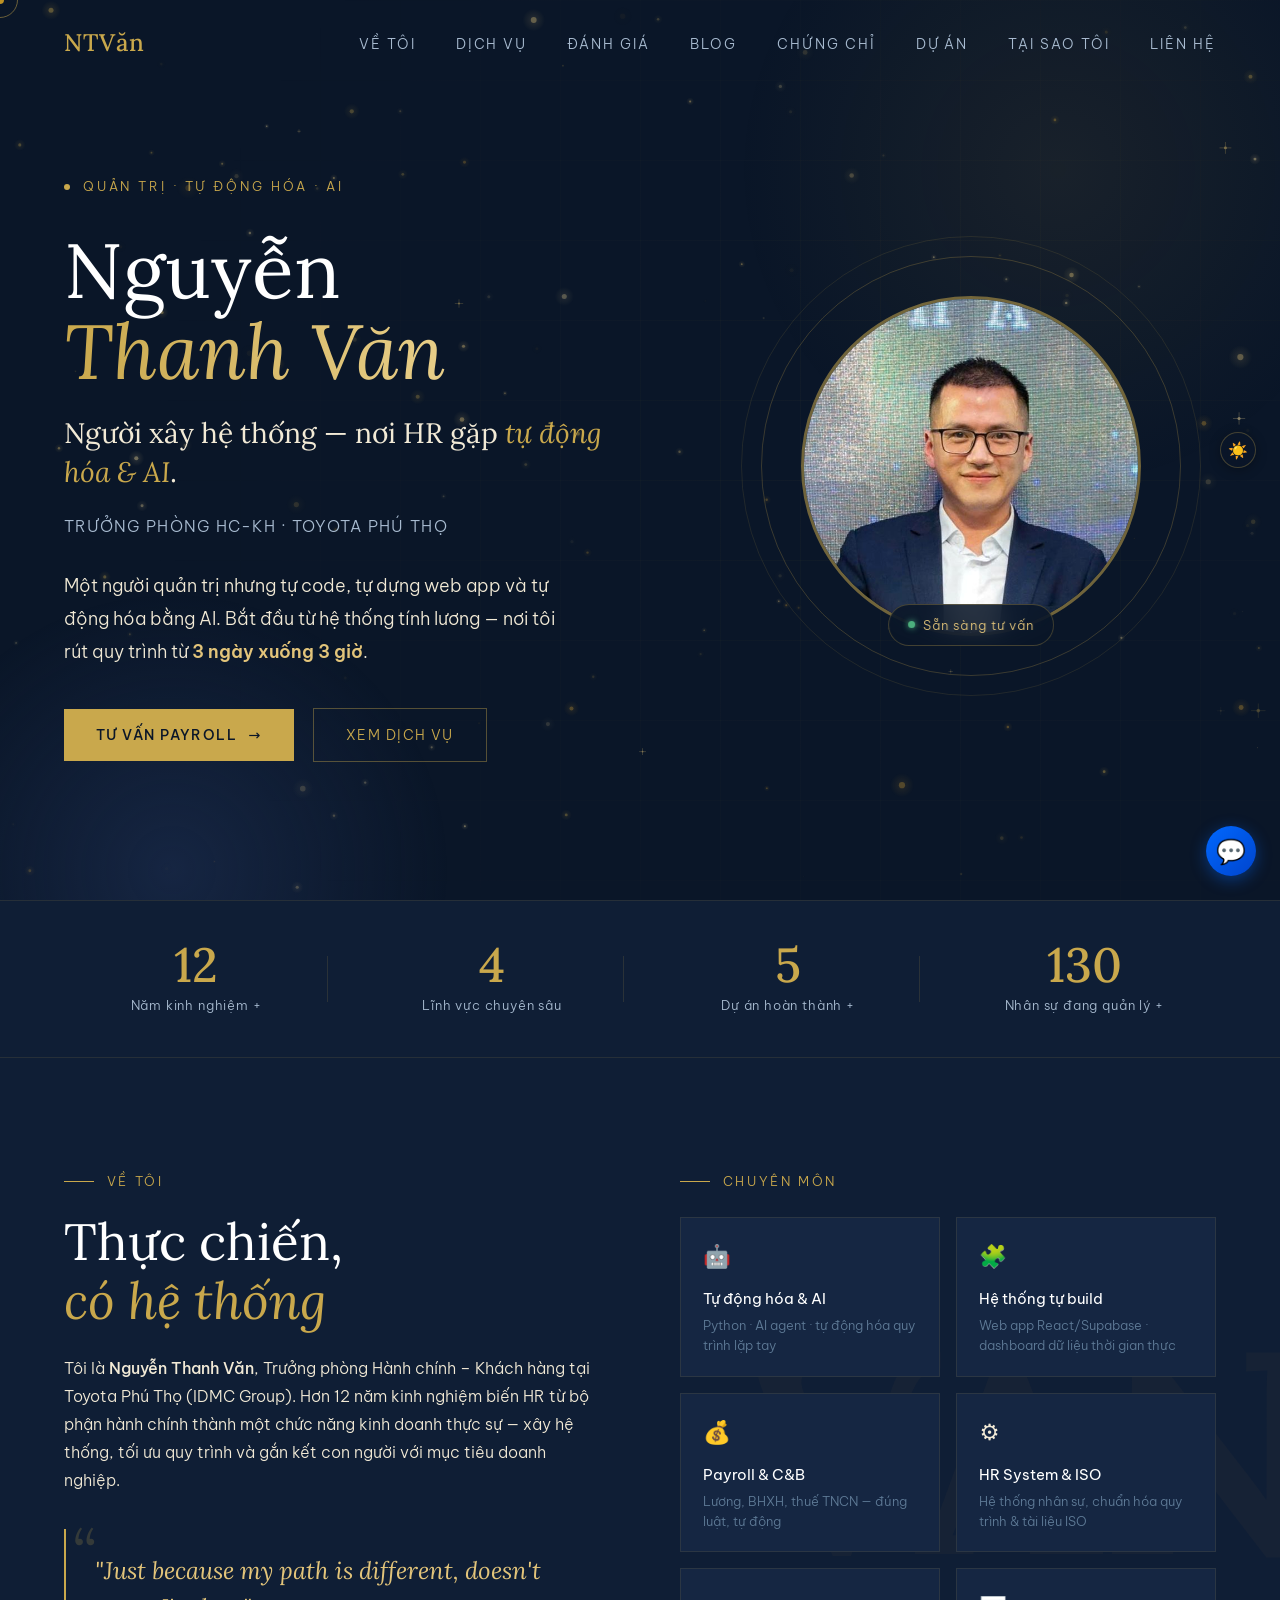
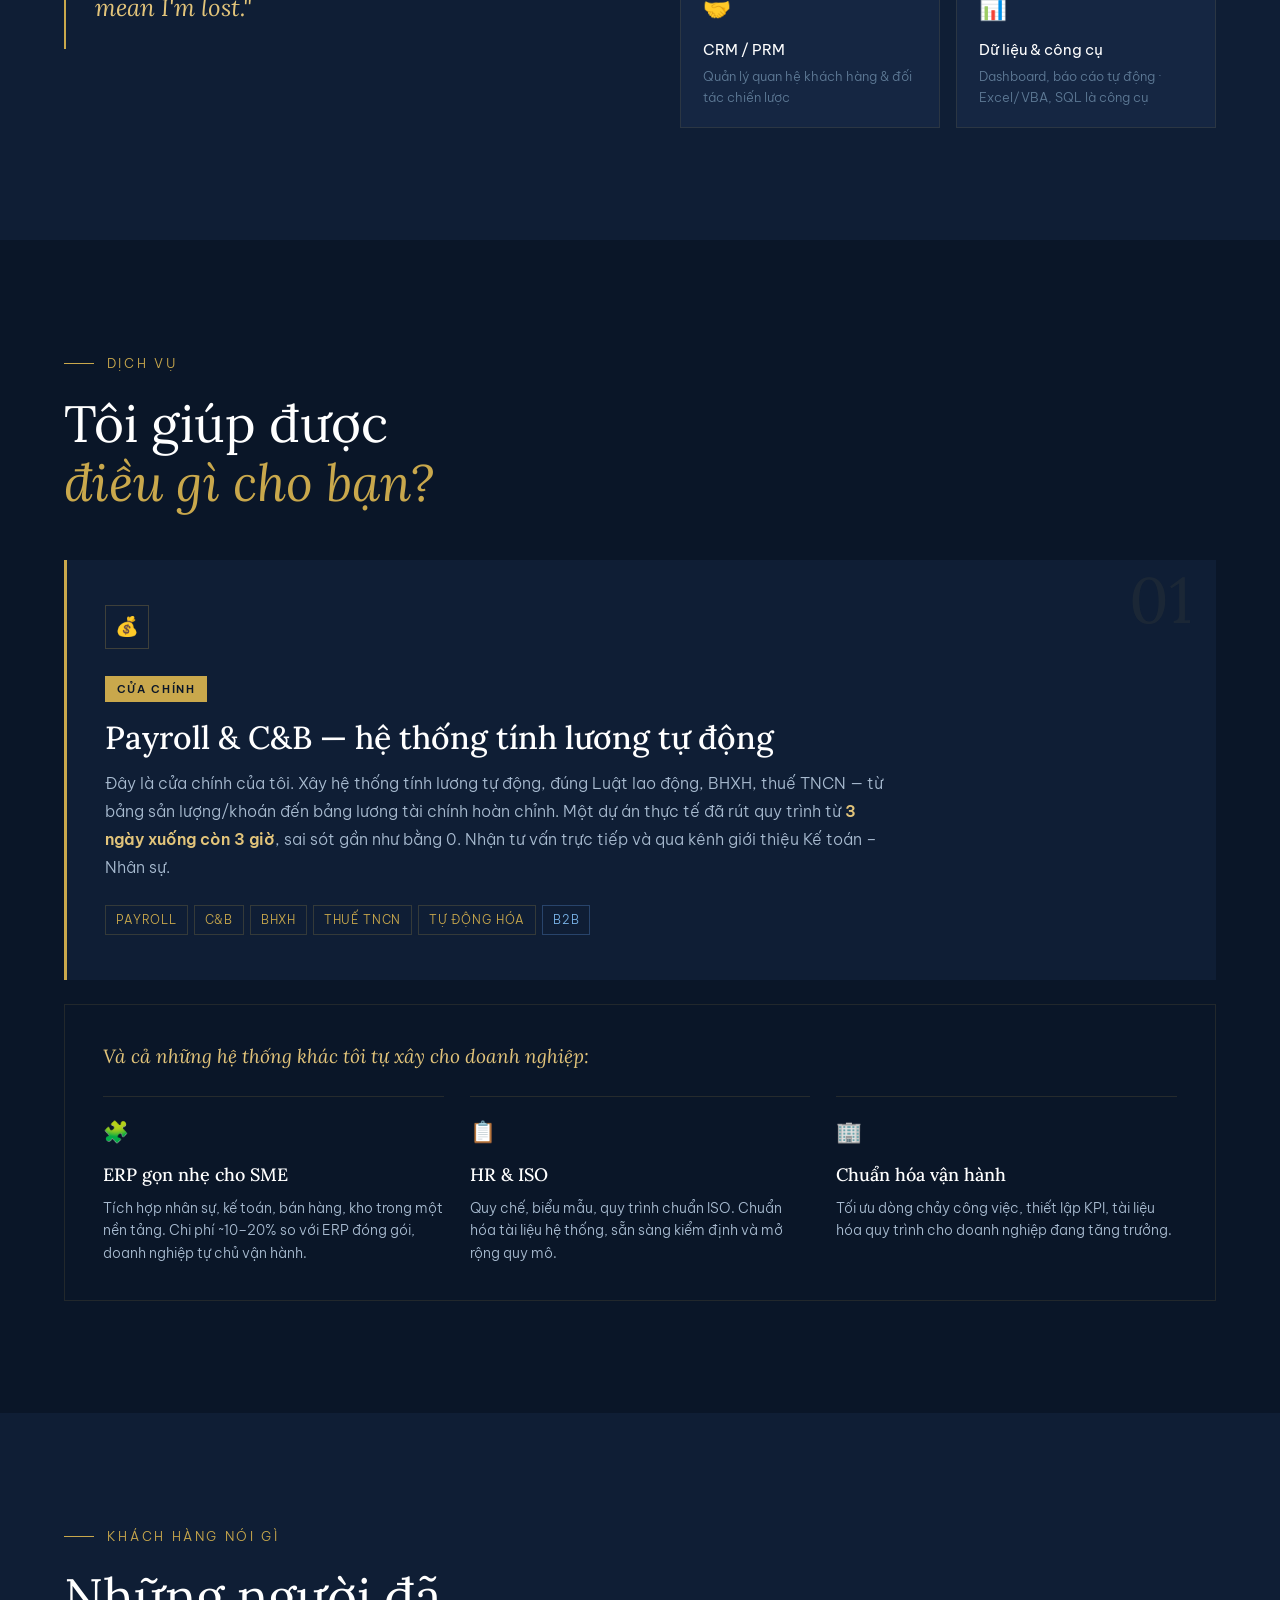
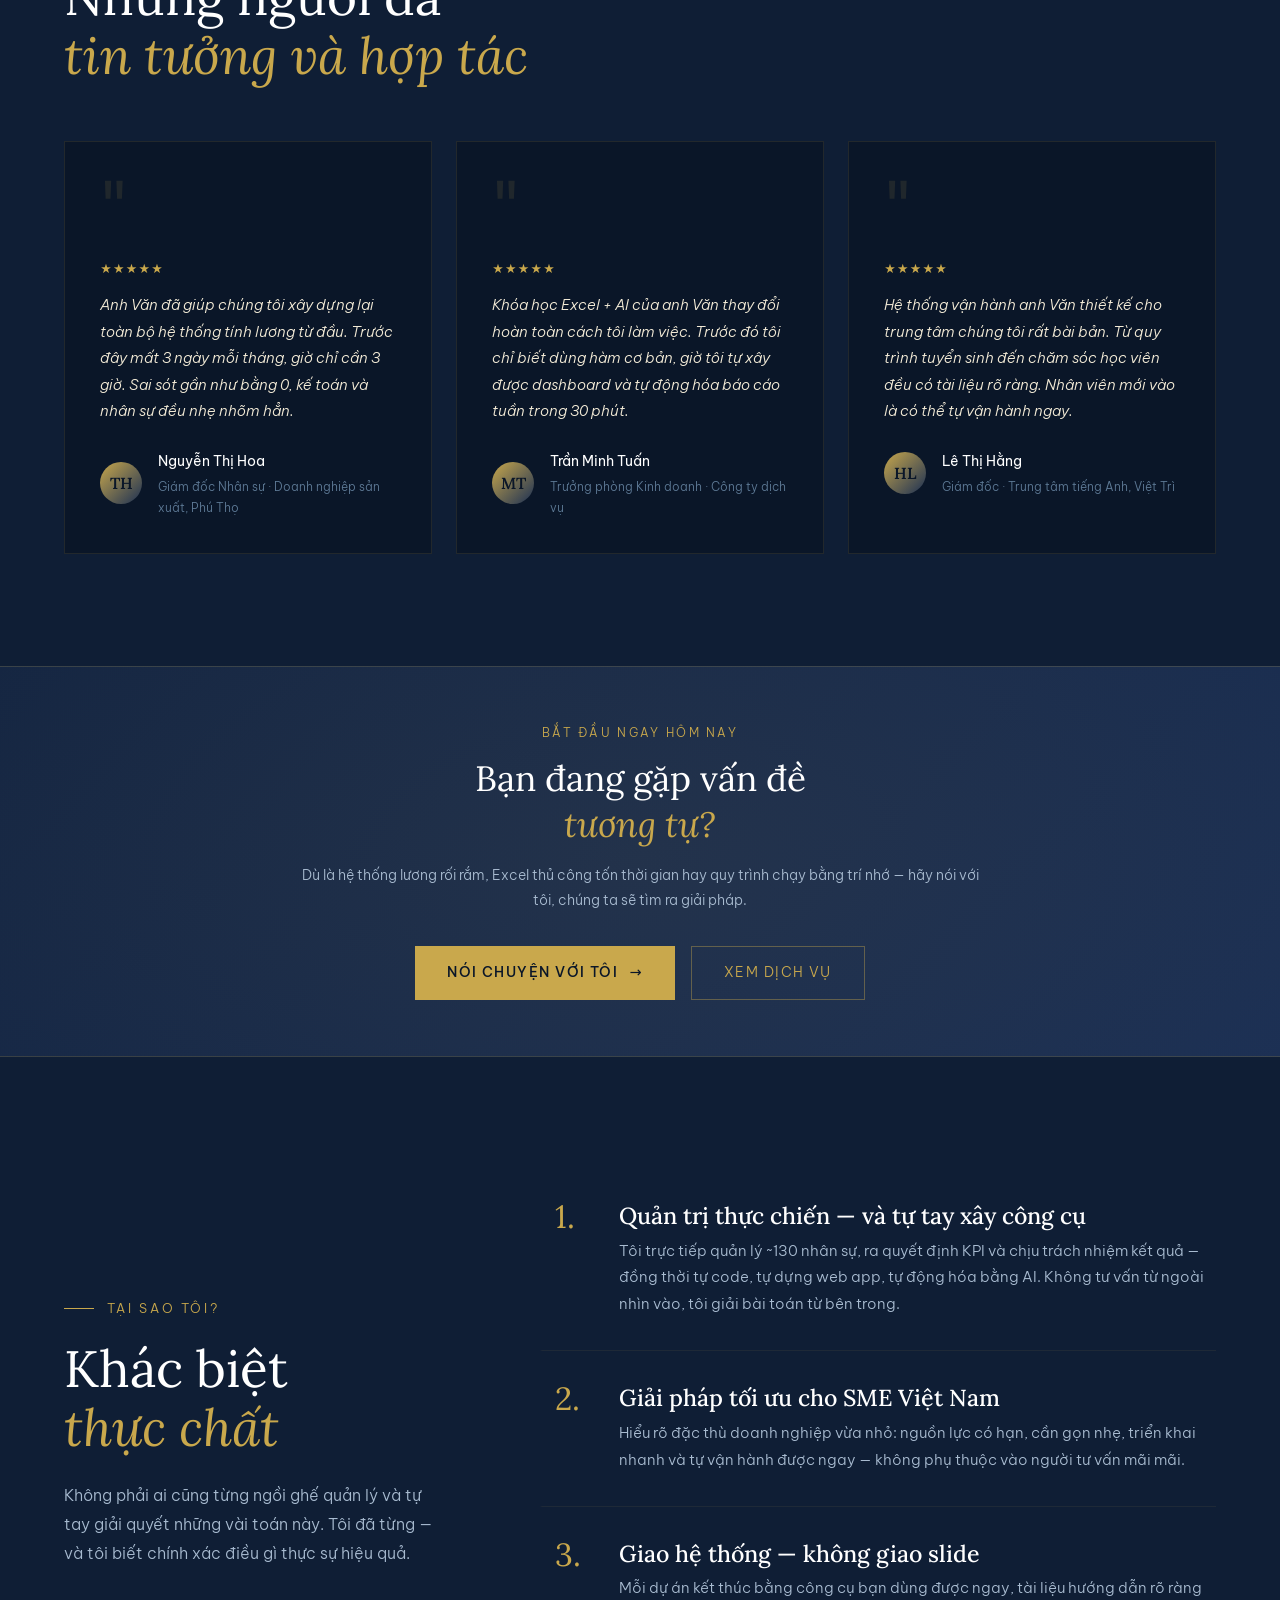
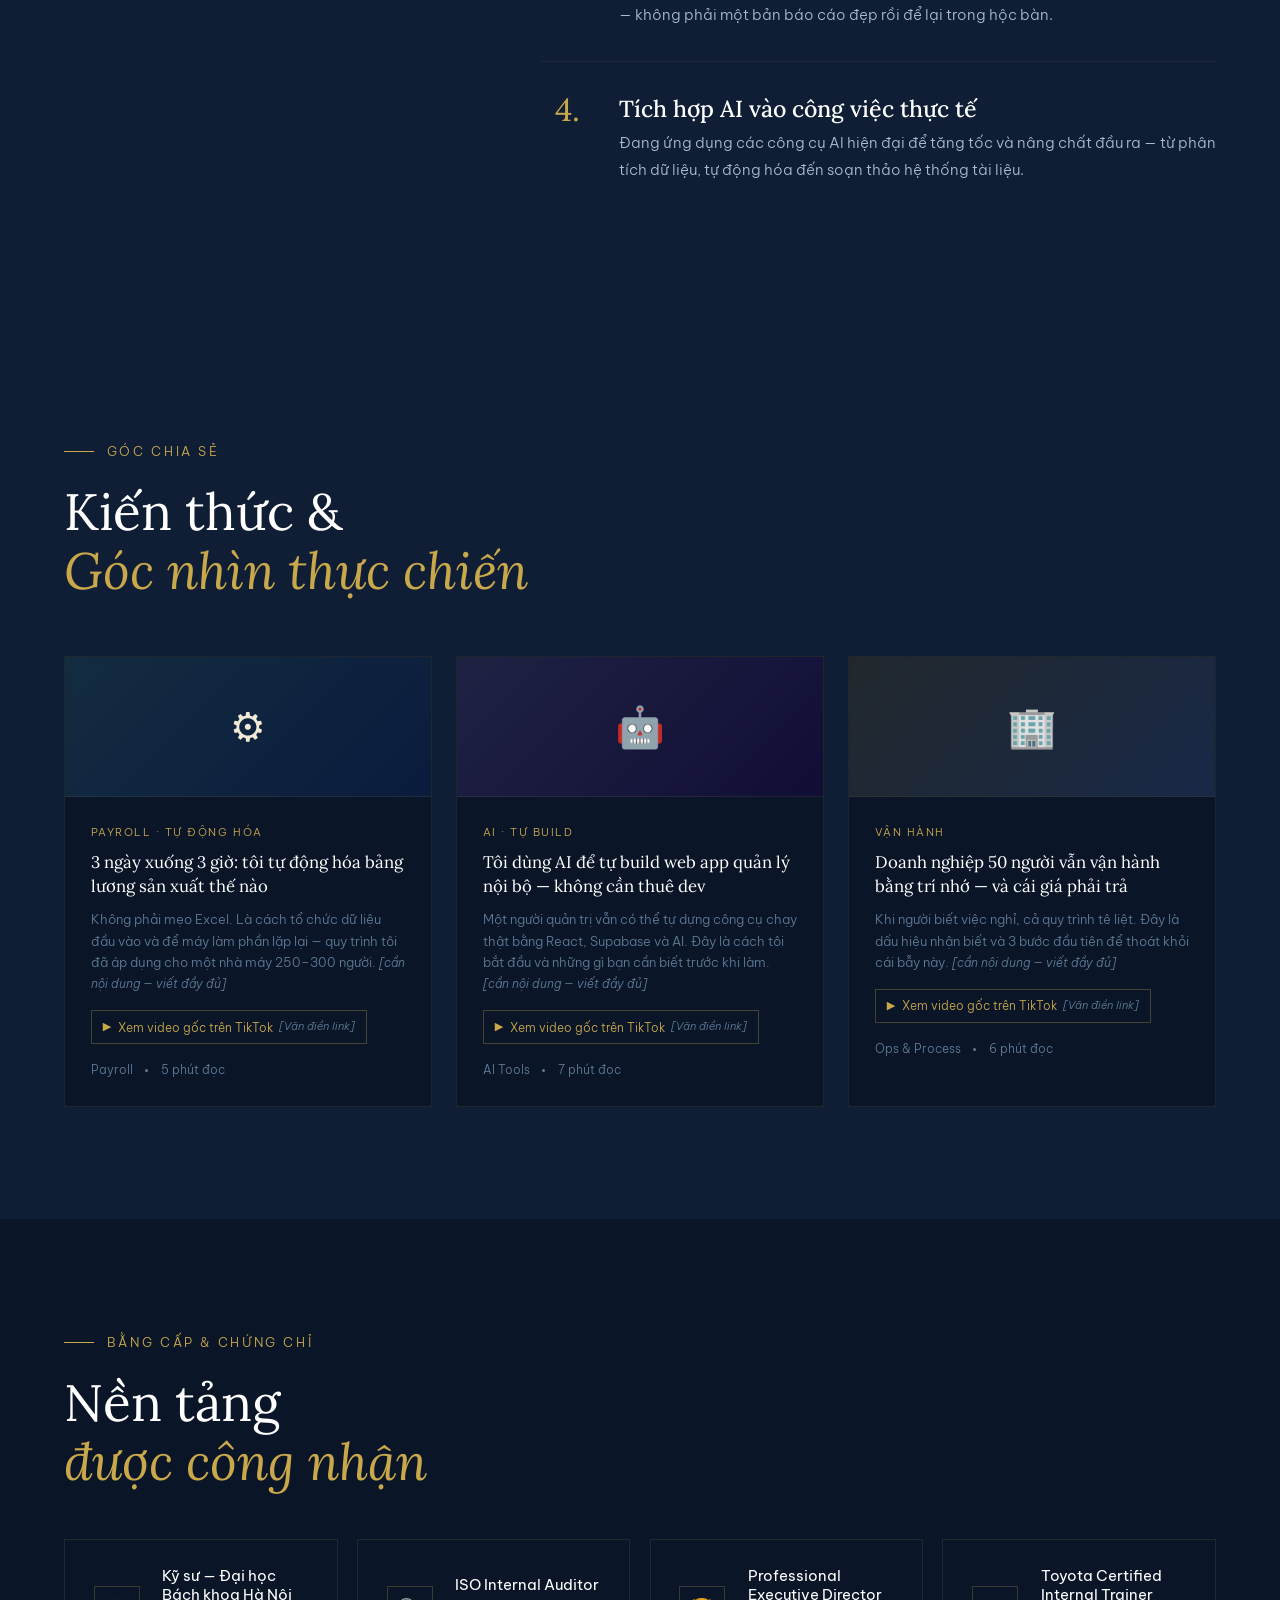
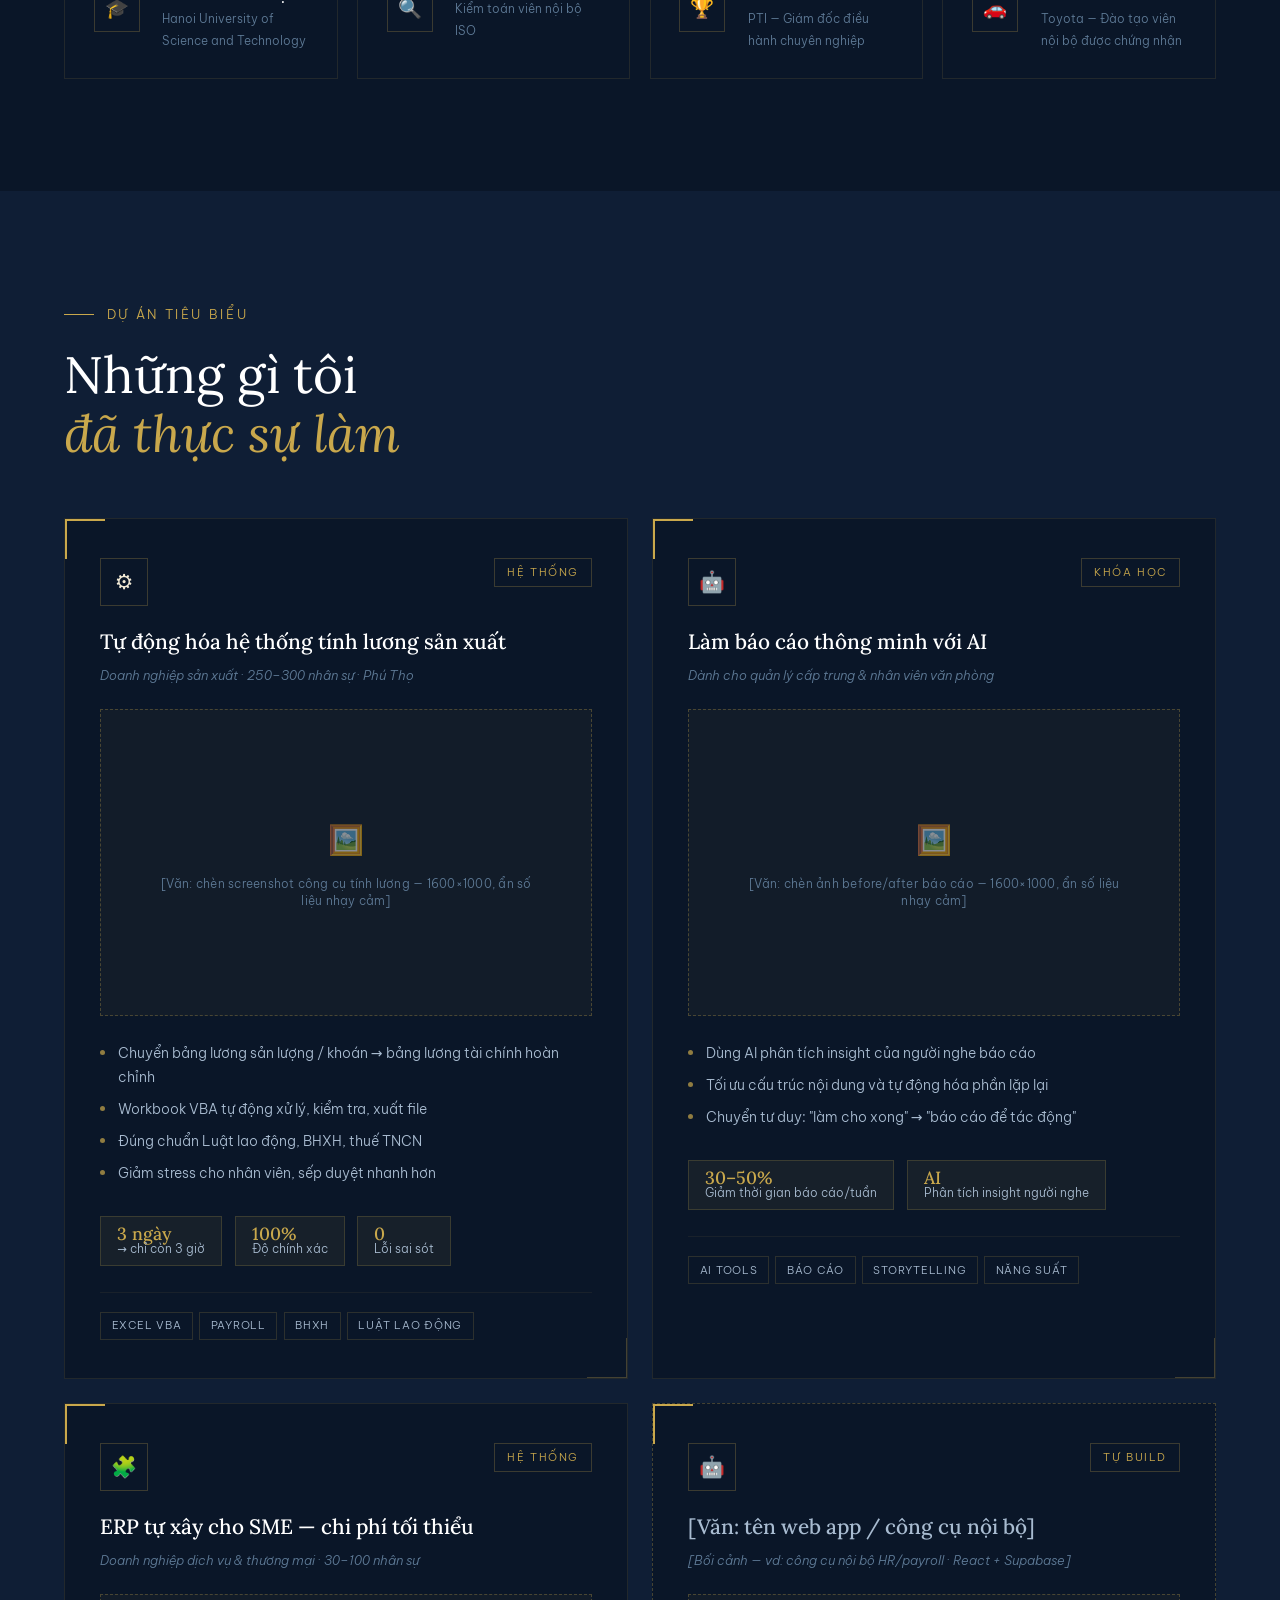
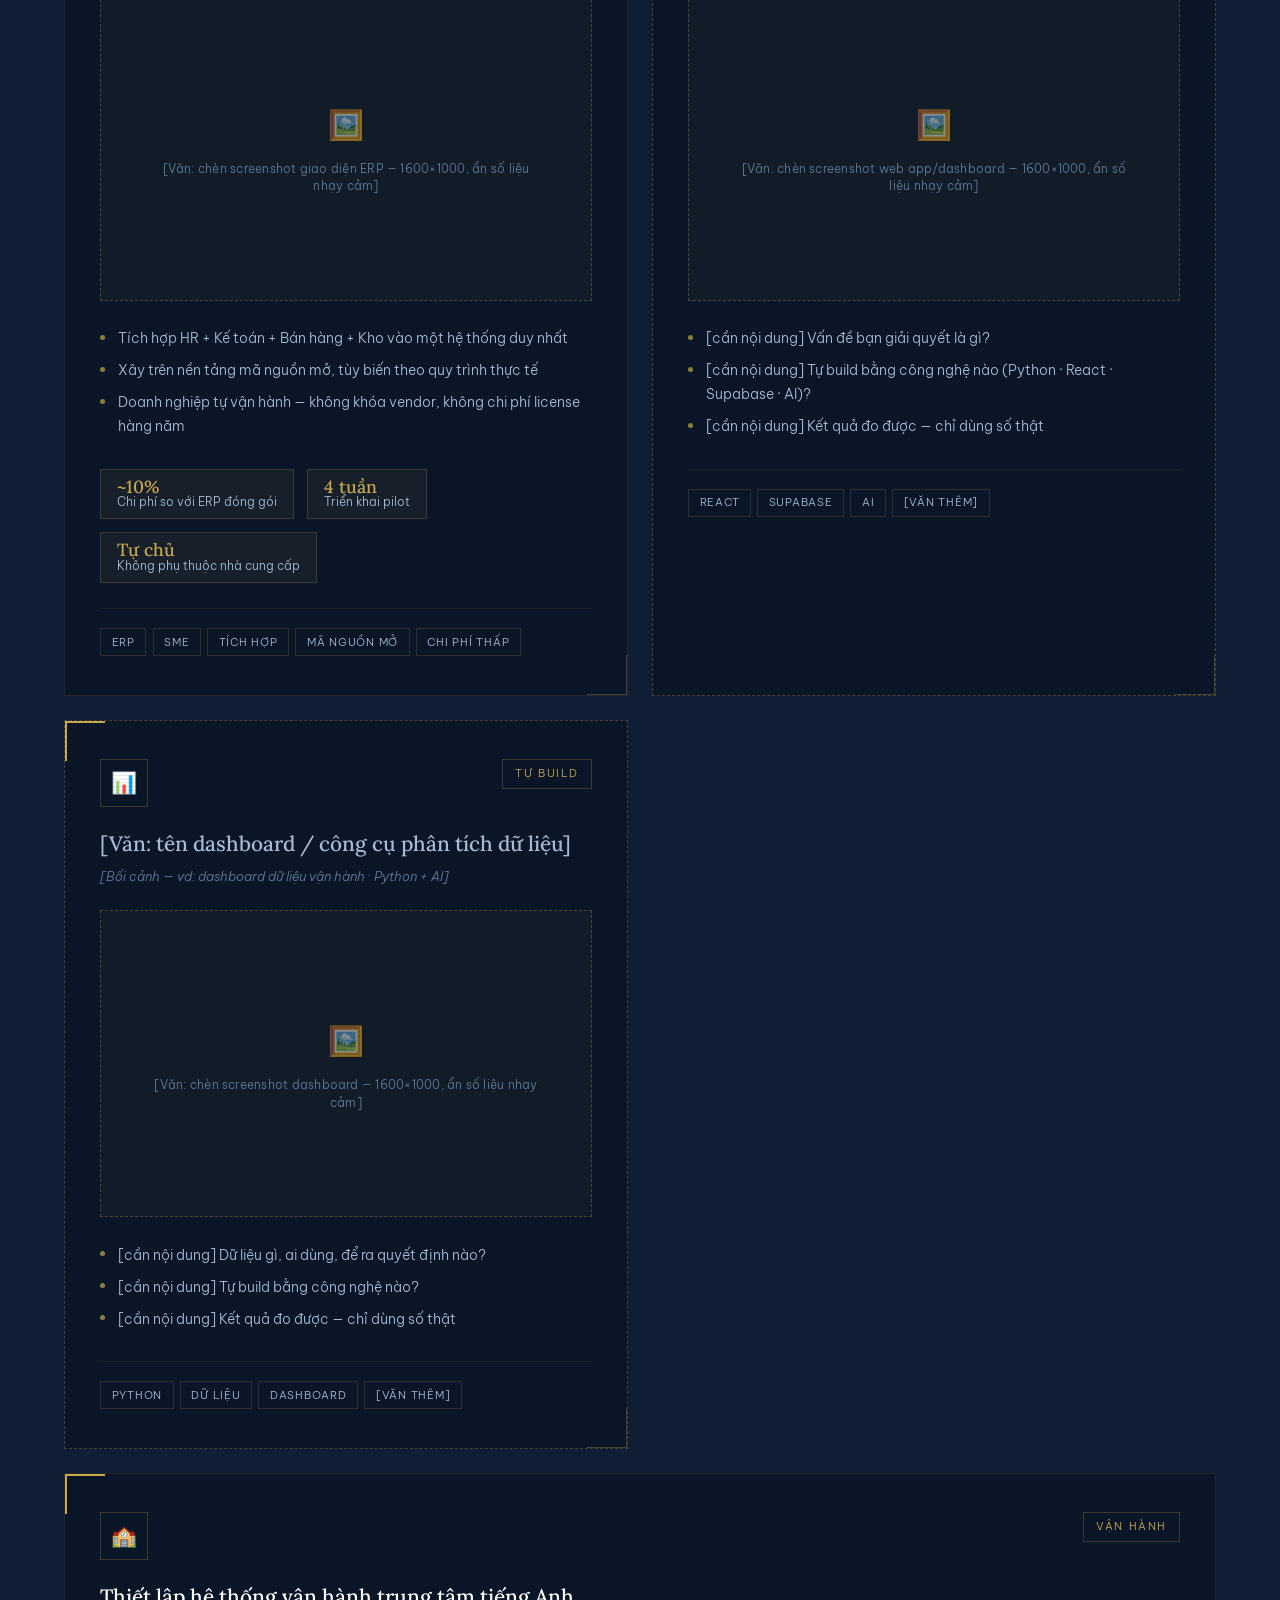
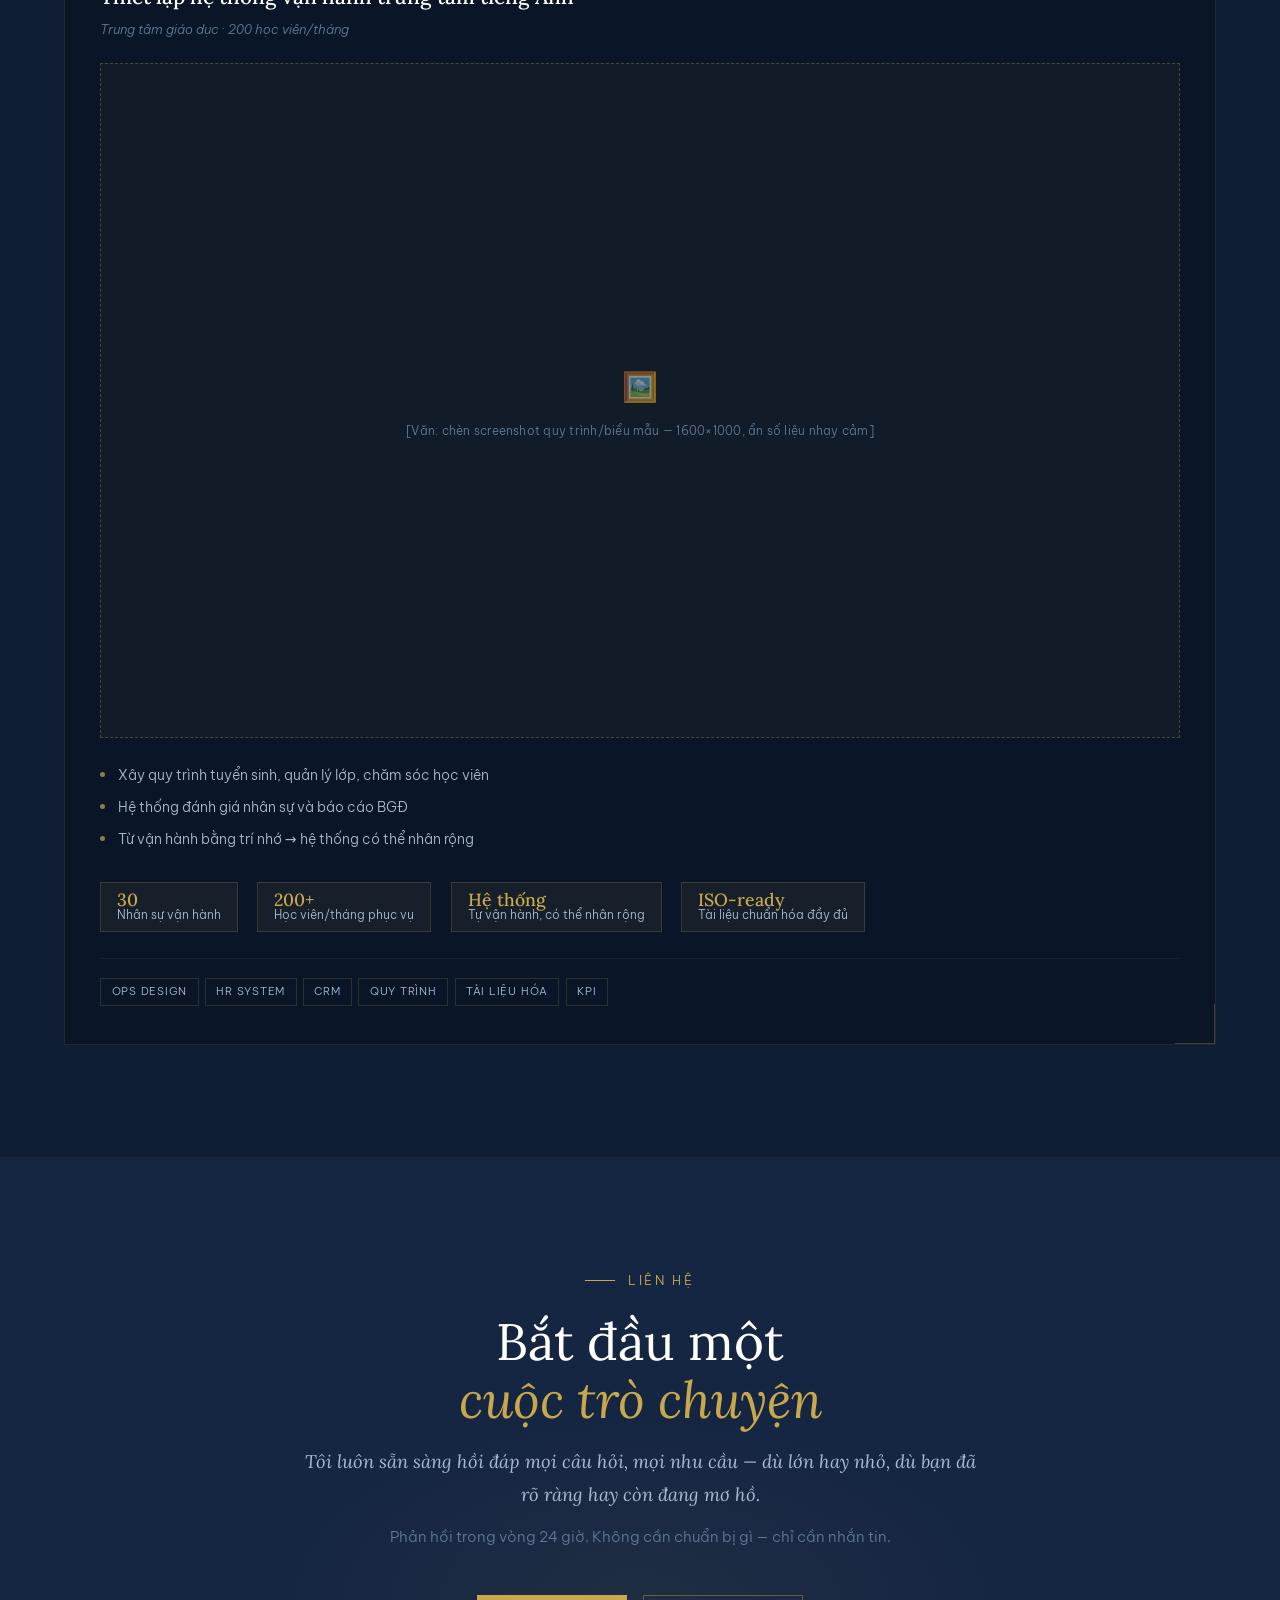
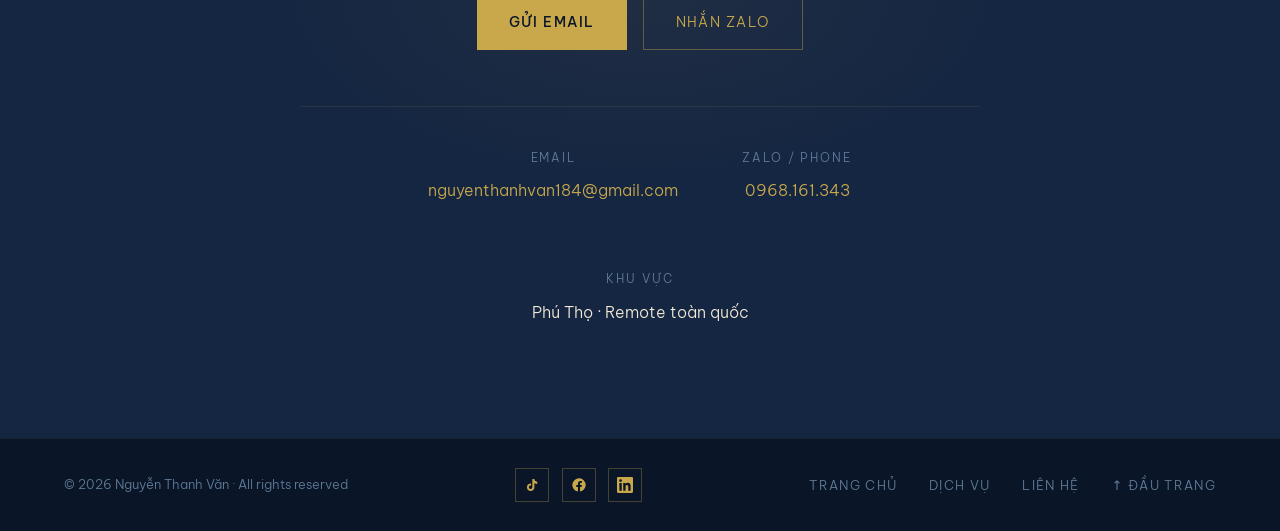
==== commit 7ddf93ea: "content: đảo định vị sang tự động hóa & AI; payroll làm cửa chính - Hero: bỏ 'Expert', thêm câu định" ====
--- a/index.html
+++ b/index.html
@@ -3,8 +3,8 @@
 <head>
 <meta charset="UTF-8">
 <meta name="viewport" content="width=device-width, initial-scale=1.0">
-<title>Nguyễn Thanh Văn — HR · ISO · Vận hành · Toyota Phú Thọ</title>
-<meta name="description" content="Trưởng phòng HC-KH tại Toyota Phú Thọ. Xây hệ thống ERP gọn nhẹ, HR, ISO, payroll tự động cho doanh nghiệp SME Việt Nam với chi phí tối thiểu. 12 năm kinh nghiệm thực chiến.">
+<title>Nguyễn Thanh Văn — Người xây hệ thống · Nơi HR gặp tự động hóa & AI</title>
+<meta name="description" content="Người quản trị tự code, tự dựng web app và tự động hóa bằng AI. Tư vấn payroll/C&B cho doanh nghiệp SME — từ bảng lương tự động đến dashboard dữ liệu. Trưởng phòng HC-KH tại Toyota Phú Thọ.">
 <meta name="author" content="Nguyễn Thanh Văn">
 <meta name="theme-color" content="#0a1628">
 <link rel="canonical" href="https://nguyenthanhvan.com.vn/">
@@ -13,8 +13,8 @@
 <meta property="og:type" content="website">
 <meta property="og:locale" content="vi_VN">
 <meta property="og:url" content="https://nguyenthanhvan.com.vn/">
-<meta property="og:title" content="Nguyễn Thanh Văn — HR · ISO · Vận hành · Toyota Phú Thọ">
-<meta property="og:description" content="Xây dựng hệ thống — không phải lý thuyết. ERP gọn nhẹ cho SME, payroll tự động, ISO, CRM, tối ưu vận hành. 12 năm kinh nghiệm thực chiến.">
+<meta property="og:title" content="Nguyễn Thanh Văn — Người xây hệ thống · Nơi HR gặp tự động hóa & AI">
+<meta property="og:description" content="Một người quản trị nhưng tự code, tự build, tự động hóa bằng AI. Tư vấn payroll/C&B cho SME, web app & dashboard dữ liệu. Giao hệ thống — không giao slide.">
 <meta property="og:image" content="https://nguyenthanhvan.com.vn/img/avatar.jpg">
 <meta property="og:image:width" content="600">
 <meta property="og:image:height" content="768">
@@ -22,8 +22,8 @@
 
 <!-- Twitter Card -->
 <meta name="twitter:card" content="summary_large_image">
-<meta name="twitter:title" content="Nguyễn Thanh Văn — HR · ISO · Vận hành">
-<meta name="twitter:description" content="ERP gọn nhẹ, payroll, ISO, CRM, vận hành cho SME Việt Nam — chi phí tối thiểu.">
+<meta name="twitter:title" content="Nguyễn Thanh Văn — Người xây hệ thống · HR gặp tự động hóa & AI">
+<meta name="twitter:description" content="Quản trị tự code & tự động hóa bằng AI. Payroll/C&B, web app, dashboard dữ liệu cho SME Việt Nam.">
 <meta name="twitter:image" content="https://nguyenthanhvan.com.vn/img/avatar.jpg">
 
 <!-- Favicon -->
@@ -42,7 +42,7 @@
   "email": "nguyenthanhvan184@gmail.com",
   "telephone": "+84968161343",
   "address": { "@type": "PostalAddress", "addressRegion": "Phú Thọ", "addressCountry": "VN" },
-  "knowsAbout": ["ERP cho SME", "HR System", "ISO", "Payroll", "CRM", "Vận hành doanh nghiệp"]
+  "knowsAbout": ["Tự động hóa quy trình", "AI ứng dụng", "Phát triển web app (React, Supabase)", "Dashboard & phân tích dữ liệu", "Python", "Payroll & C&B", "HR System", "ISO", "ERP cho SME", "CRM", "Vận hành doanh nghiệp"]
 }
 </script>
 
@@ -109,19 +109,19 @@
   <div class="hero-grid-lines"></div>
   <div class="hero-content">
     <div class="hero-left">
-      <div class="eyebrow"><span class="eyebrow-dot"></span> HR · ISO · Vận hành · Dữ liệu</div>
+      <div class="eyebrow"><span class="eyebrow-dot"></span> Quản trị · Tự động hóa · AI</div>
       <h1>
         Nguyễn
         <span class="gold-text">Thanh Văn</span>
-        <span class="outline-text">Expert</span>
       </h1>
+      <div class="hero-tagline">Người xây hệ thống — nơi HR gặp <em>tự động hóa &amp; AI</em>.</div>
       <div class="hero-sub">Trưởng phòng HC-KH · Toyota Phú Thọ</div>
       <p class="hero-desc">
-        Xây dựng hệ thống — không phải lý thuyết. Từ payroll tự động, ISO, CRM 
-        đến tối ưu vận hành. Tôi giúp tổ chức của bạn hoạt động đúng, nhanh và bền vững.
+        Một người quản trị nhưng tự code, tự dựng web app và tự động hóa bằng AI.
+        Bắt đầu từ hệ thống tính lương — nơi tôi rút quy trình từ <strong>3 ngày xuống 3 giờ</strong>.
       </p>
       <div class="hero-actions">
-        <a href="#contact" class="btn-gold"><span>Kết nối ngay</span> <span>→</span></a>
+        <a href="#contact" class="btn-gold"><span>Tư vấn payroll</span> <span>→</span></a>
         <a href="#services" class="btn-outline">Xem dịch vụ</a>
       </div>
     </div>
@@ -145,7 +145,7 @@
     <div class="stat-item"><span class="stat-num" data-target="12">0</span><div class="stat-label">Năm kinh nghiệm +</div></div>
     <div class="stat-item"><span class="stat-num" data-target="4">0</span><div class="stat-label">Lĩnh vực chuyên sâu</div></div>
     <div class="stat-item"><span class="stat-num" data-target="5">0</span><div class="stat-label">Dự án hoàn thành +</div></div>
-    <div class="stat-item"><span class="stat-num" data-target="500">0</span><div class="stat-label">Nhân sự đã quản lý +</div></div>
+    <div class="stat-item"><span class="stat-num" data-target="130">0</span><div class="stat-label">Nhân sự đang quản lý +</div></div>
   </div>
 </div>
 
@@ -168,34 +168,34 @@
         <div class="s-tag" style="margin-bottom:1.5rem">Chuyên môn</div>
         <div class="about-skills-grid stagger">
           <div class="skill-chip">
+            <span class="sc-icon">🤖</span>
+            <div class="sc-name">Tự động hóa & AI</div>
+            <div class="sc-desc">Python · AI agent · tự động hóa quy trình lặp tay</div>
+          </div>
+          <div class="skill-chip">
+            <span class="sc-icon">🧩</span>
+            <div class="sc-name">Hệ thống tự build</div>
+            <div class="sc-desc">Web app React/Supabase · dashboard dữ liệu thời gian thực</div>
+          </div>
+          <div class="skill-chip">
+            <span class="sc-icon">💰</span>
+            <div class="sc-name">Payroll & C&B</div>
+            <div class="sc-desc">Lương, BHXH, thuế TNCN — đúng luật, tự động</div>
+          </div>
+          <div class="skill-chip">
             <span class="sc-icon">⚙️</span>
-            <div class="sc-name">HR System</div>
-            <div class="sc-desc">Hệ thống nhân sự tích hợp, tự động hóa</div>
-          </div>
-          <div class="skill-chip">
-            <span class="sc-icon">📋</span>
-            <div class="sc-name">ISO</div>
-            <div class="sc-desc">Chuẩn hóa tài liệu, quy trình ISO</div>
+            <div class="sc-name">HR System & ISO</div>
+            <div class="sc-desc">Hệ thống nhân sự, chuẩn hóa quy trình & tài liệu ISO</div>
           </div>
           <div class="skill-chip">
             <span class="sc-icon">🤝</span>
-            <div class="sc-name">CRM</div>
-            <div class="sc-desc">Quản lý quan hệ & trải nghiệm khách hàng</div>
-          </div>
-          <div class="skill-chip">
-            <span class="sc-icon">🔗</span>
-            <div class="sc-name">PRM</div>
-            <div class="sc-desc">Quản lý quan hệ đối tác chiến lược</div>
+            <div class="sc-name">CRM / PRM</div>
+            <div class="sc-desc">Quản lý quan hệ khách hàng & đối tác chiến lược</div>
           </div>
           <div class="skill-chip">
             <span class="sc-icon">📊</span>
-            <div class="sc-name">Excel / VBA</div>
-            <div class="sc-desc">Dashboard, báo cáo tự động, tối ưu hóa</div>
-          </div>
-          <div class="skill-chip">
-            <span class="sc-icon">💰</span>
-            <div class="sc-name">Payroll</div>
-            <div class="sc-desc">Lương, BHXH, thuế TNCN theo luật</div>
+            <div class="sc-name">Dữ liệu & công cụ</div>
+            <div class="sc-desc">Dashboard, báo cáo tự động · Excel/VBA, SQL là công cụ</div>
           </div>
         </div>
       </div>
@@ -211,56 +211,42 @@
       <h2>Tôi giúp được<br><em>điều gì cho bạn?</em></h2>
     </div>
     <div class="services-grid stagger">
-      <!-- Card 1 -->
-      <div class="svc-card">
+      <!-- 01 — CỬA CHÍNH -->
+      <div class="svc-card svc-primary">
         <div class="svc-num">01</div>
-        <div class="svc-icon">⚙️</div>
-        <div class="svc-title">Hệ thống tính lương thực tế</div>
-        <p class="svc-desc">Xây dựng hệ thống tính lương tự động, đáp ứng đầy đủ yêu cầu của Luật lao động, BHXH, thuế TNCN. Giảm thiểu sai sót, tiết kiệm thời gian xử lý mỗi tháng.</p>
+        <div class="svc-icon">💰</div>
+        <span class="svc-flag">Cửa chính</span>
+        <div class="svc-title">Payroll & C&amp;B — hệ thống tính lương tự động</div>
+        <p class="svc-desc">Đây là cửa chính của tôi. Xây hệ thống tính lương tự động, đúng Luật lao động, BHXH, thuế TNCN — từ bảng sản lượng/khoán đến bảng lương tài chính hoàn chỉnh. Một dự án thực tế đã rút quy trình từ <strong>3 ngày xuống còn 3 giờ</strong>, sai sót gần như bằng 0. Nhận tư vấn trực tiếp và qua kênh giới thiệu Kế toán – Nhân sự.</p>
         <div class="svc-tags">
-          <span class="stag">Payroll VBA</span>
+          <span class="stag">Payroll</span>
+          <span class="stag">C&amp;B</span>
           <span class="stag">BHXH</span>
           <span class="stag">Thuế TNCN</span>
+          <span class="stag">Tự động hóa</span>
           <span class="stag-blue stag">B2B</span>
         </div>
       </div>
-      <!-- Card 2 -->
-      <div class="svc-card">
-        <div class="svc-num">02</div>
-        <div class="svc-icon">🧩</div>
-        <div class="svc-title">ERP gọn nhẹ cho SME</div>
-        <p class="svc-desc">Xây hệ thống ERP riêng cho doanh nghiệp nhỏ — tích hợp nhân sự, kế toán, bán hàng, kho trong một nền tảng duy nhất. Chi phí chỉ bằng 10–20% so với ERP đóng gói, doanh nghiệp chủ động vận hành và mở rộng.</p>
-        <div class="svc-tags">
-          <span class="stag">ERP</span>
-          <span class="stag">Tích hợp</span>
-          <span class="stag">Chi phí thấp</span>
-          <span class="stag-blue stag">B2B</span>
-        </div>
-      </div>
-      <!-- Card 3 -->
-      <div class="svc-card">
-        <div class="svc-num">03</div>
-        <div class="svc-icon">📋</div>
-        <div class="svc-title">Thiết kế hệ thống HR & ISO</div>
-        <p class="svc-desc">Xây dựng hệ thống nhân sự từ đầu: quy chế, biểu mẫu, quy trình chuẩn ISO. Chuẩn hóa tài liệu hệ thống, sẵn sàng cho kiểm định và mở rộng quy mô.</p>
-        <div class="svc-tags">
-          <span class="stag">ISO Documents</span>
-          <span class="stag">HR Framework</span>
-          <span class="stag">Quy trình</span>
-          <span class="stag-blue stag">B2B</span>
-        </div>
-      </div>
-      <!-- Card 4 -->
-      <div class="svc-card">
-        <div class="svc-num">04</div>
-        <div class="svc-icon">🏢</div>
-        <div class="svc-title">Tư vấn chuẩn hóa vận hành</div>
-        <p class="svc-desc">Tối ưu dòng chảy công việc, thiết lập chỉ số đo lường hiệu quả, chuẩn hóa quy trình vận hành. Phù hợp cho doanh nghiệp đang trong giai đoạn tăng trưởng và mở rộng.</p>
-        <div class="svc-tags">
-          <span class="stag">Ops Design</span>
-          <span class="stag">KPI Framework</span>
-          <span class="stag">CRM/PRM</span>
-          <span class="stag-blue stag">B2B</span>
+    </div>
+
+    <!-- VÀ CẢ — các dịch vụ gom gọn -->
+    <div class="svc-more fade-up">
+      <div class="svc-more-head">Và cả những hệ thống khác tôi tự xây cho doanh nghiệp:</div>
+      <div class="svc-more-grid">
+        <div class="svc-more-item">
+          <div class="svc-more-icon">🧩</div>
+          <h4>ERP gọn nhẹ cho SME</h4>
+          <p>Tích hợp nhân sự, kế toán, bán hàng, kho trong một nền tảng. Chi phí ~10–20% so với ERP đóng gói, doanh nghiệp tự chủ vận hành.</p>
+        </div>
+        <div class="svc-more-item">
+          <div class="svc-more-icon">📋</div>
+          <h4>HR & ISO</h4>
+          <p>Quy chế, biểu mẫu, quy trình chuẩn ISO. Chuẩn hóa tài liệu hệ thống, sẵn sàng kiểm định và mở rộng quy mô.</p>
+        </div>
+        <div class="svc-more-item">
+          <div class="svc-more-icon">🏢</div>
+          <h4>Chuẩn hóa vận hành</h4>
+          <p>Tối ưu dòng chảy công việc, thiết lập KPI, tài liệu hóa quy trình cho doanh nghiệp đang tăng trưởng.</p>
         </div>
       </div>
     </div>
@@ -344,8 +330,8 @@
         <li class="why-item fade-up">
           <div class="w-num">1.</div>
           <div class="w-body">
-            <h3>Kinh nghiệm quản lý thực chiến</h3>
-            <p>Từng trực tiếp quản lý đội nhóm, ra quyết định KPI và chịu trách nhiệm kết quả. Không tư vấn từ ngoài nhìn vào — tôi biết vấn đề từ bên trong.</p>
+            <h3>Quản trị thực chiến — và tự tay xây công cụ</h3>
+            <p>Tôi trực tiếp quản lý ~130 nhân sự, ra quyết định KPI và chịu trách nhiệm kết quả — đồng thời tự code, tự dựng web app, tự động hóa bằng AI. Không tư vấn từ ngoài nhìn vào, tôi giải bài toán từ bên trong.</p>
           </div>
         </li>
         <li class="why-item fade-up">
@@ -384,20 +370,22 @@
     </div>
     <div class="blog-grid stagger">
       <div class="blog-card">
-        <div class="blog-thumb blog-thumb--excel">📊</div>
+        <div class="blog-thumb blog-thumb--excel">⚙️</div>
         <div class="blog-body">
-          <div class="blog-cat">Excel & Dữ liệu</div>
-          <div class="blog-title">5 lý do bảng lương của bạn vẫn sai dù đã kiểm tra kỹ</div>
-          <p class="blog-excerpt">Phần lớn sai sót không đến từ tính toán — mà đến từ cách tổ chức dữ liệu đầu vào. Đây là những lỗi phổ biến nhất và cách khắc phục...</p>
-          <div class="blog-meta"><span>HR System</span><span class="blog-dot"></span><span>5 phút đọc</span></div>
+          <div class="blog-cat">Payroll · Tự động hóa</div>
+          <div class="blog-title">3 ngày xuống 3 giờ: tôi tự động hóa bảng lương sản xuất thế nào</div>
+          <p class="blog-excerpt">Không phải mẹo Excel. Là cách tổ chức dữ liệu đầu vào và để máy làm phần lặp lại — quy trình tôi đã áp dụng cho một nhà máy 250–300 người. <span class="blog-todo">[cần nội dung — viết đầy đủ]</span></p>
+          <a class="blog-tiktok" href="#" data-need="link" title="[Văn điền link TikTok]"><span class="bt-ic">▶</span> Xem video gốc trên TikTok <span class="blog-todo">[Văn điền link]</span></a>
+          <div class="blog-meta"><span>Payroll</span><span class="blog-dot"></span><span>5 phút đọc</span></div>
         </div>
       </div>
       <div class="blog-card">
         <div class="blog-thumb blog-thumb--ai">🤖</div>
         <div class="blog-body">
-          <div class="blog-cat">AI & Năng suất</div>
-          <div class="blog-title">Cách tôi dùng AI để làm báo cáo tuần trong 20 phút thay vì 2 giờ</div>
-          <p class="blog-excerpt">Không phải AI làm thay bạn — mà AI giúp bạn nghĩ nhanh hơn, cấu trúc rõ hơn và trình bày thuyết phục hơn. Đây là quy trình thực tế...</p>
+          <div class="blog-cat">AI · Tự build</div>
+          <div class="blog-title">Tôi dùng AI để tự build web app quản lý nội bộ — không cần thuê dev</div>
+          <p class="blog-excerpt">Một người quản trị vẫn có thể tự dựng công cụ chạy thật bằng React, Supabase và AI. Đây là cách tôi bắt đầu và những gì bạn cần biết trước khi làm. <span class="blog-todo">[cần nội dung — viết đầy đủ]</span></p>
+          <a class="blog-tiktok" href="#" data-need="link" title="[Văn điền link TikTok]"><span class="bt-ic">▶</span> Xem video gốc trên TikTok <span class="blog-todo">[Văn điền link]</span></a>
           <div class="blog-meta"><span>AI Tools</span><span class="blog-dot"></span><span>7 phút đọc</span></div>
         </div>
       </div>
@@ -406,7 +394,8 @@
         <div class="blog-body">
           <div class="blog-cat">Vận hành</div>
           <div class="blog-title">Doanh nghiệp 50 người vẫn vận hành bằng trí nhớ — và cái giá phải trả</div>
-          <p class="blog-excerpt">Khi người biết việc nghỉ, cả quy trình tê liệt. Đây là dấu hiệu nhận biết và 3 bước đầu tiên để thoát khỏi cái bẫy này...</p>
+          <p class="blog-excerpt">Khi người biết việc nghỉ, cả quy trình tê liệt. Đây là dấu hiệu nhận biết và 3 bước đầu tiên để thoát khỏi cái bẫy này. <span class="blog-todo">[cần nội dung — viết đầy đủ]</span></p>
+          <a class="blog-tiktok" href="#" data-need="link" title="[Văn điền link TikTok]"><span class="bt-ic">▶</span> Xem video gốc trên TikTok <span class="blog-todo">[Văn điền link]</span></a>
           <div class="blog-meta"><span>Ops & Process</span><span class="blog-dot"></span><span>6 phút đọc</span></div>
         </div>
       </div>
@@ -476,6 +465,9 @@
         </div>
         <div class="proj-title">Tự động hóa hệ thống tính lương sản xuất</div>
         <div class="proj-context">Doanh nghiệp sản xuất · 250–300 nhân sự · Phú Thọ</div>
+        <a class="proj-shot" data-shot="" data-caption="Workbook tính lương tự động — bảng điều khiển & kiểm tra dữ liệu" aria-label="Ảnh minh họa hệ thống tính lương">
+          <div class="proj-shot-empty"><span class="proj-shot-ic">🖼️</span><span class="proj-shot-note">[Văn: chèn screenshot công cụ tính lương — 1600×1000, ẩn số liệu nhạy cảm]</span></div>
+        </a>
         <ul class="proj-desc proj-bullets">
           <li>Chuyển bảng lương sản lượng / khoán → bảng lương tài chính hoàn chỉnh</li>
           <li>Workbook VBA tự động xử lý, kiểm tra, xuất file</li>
@@ -518,6 +510,9 @@
         </div>
         <div class="proj-title">Làm báo cáo thông minh với AI</div>
         <div class="proj-context">Dành cho quản lý cấp trung & nhân viên văn phòng</div>
+        <a class="proj-shot" data-shot="" data-caption="Trước/sau: báo cáo tái cấu trúc bằng AI" aria-label="Ảnh minh họa báo cáo với AI">
+          <div class="proj-shot-empty"><span class="proj-shot-ic">🖼️</span><span class="proj-shot-note">[Văn: chèn ảnh before/after báo cáo — 1600×1000, ẩn số liệu nhạy cảm]</span></div>
+        </a>
         <ul class="proj-desc proj-bullets">
           <li>Dùng AI phân tích insight của người nghe báo cáo</li>
           <li>Tối ưu cấu trúc nội dung và tự động hóa phần lặp lại</li>
@@ -553,6 +548,9 @@
         </div>
         <div class="proj-title">ERP tự xây cho SME — chi phí tối thiểu</div>
         <div class="proj-context">Doanh nghiệp dịch vụ & thương mại · 30–100 nhân sự</div>
+        <a class="proj-shot" data-shot="" data-caption="Giao diện ERP tự xây — module tích hợp" aria-label="Ảnh minh họa hệ thống ERP">
+          <div class="proj-shot-empty"><span class="proj-shot-ic">🖼️</span><span class="proj-shot-note">[Văn: chèn screenshot giao diện ERP — 1600×1000, ẩn số liệu nhạy cảm]</span></div>
+        </a>
         <ul class="proj-desc proj-bullets">
           <li>Tích hợp HR + Kế toán + Bán hàng + Kho vào một hệ thống duy nhất</li>
           <li>Xây trên nền tảng mã nguồn mở, tùy biến theo quy trình thực tế</li>
@@ -587,6 +585,54 @@
         </div>
       </div>
 
+      <!-- TỰ BUILD 1 — KHUNG placeholder, Văn điền nội dung -->
+      <div class="proj-card proj-card--draft">
+        <div class="proj-header">
+          <div class="proj-icon">🤖</div>
+          <span class="proj-type">Tự build</span>
+        </div>
+        <div class="proj-title">[Văn: tên web app / công cụ nội bộ]</div>
+        <div class="proj-context">[Bối cảnh — vd: công cụ nội bộ HR/payroll · React + Supabase]</div>
+        <a class="proj-shot" data-shot="" data-caption="Web app / công cụ tự build" aria-label="Screenshot công cụ tự build">
+          <div class="proj-shot-empty"><span class="proj-shot-ic">🖼️</span><span class="proj-shot-note">[Văn: chèn screenshot web app/dashboard — 1600×1000, ẩn số liệu nhạy cảm]</span></div>
+        </a>
+        <ul class="proj-desc proj-bullets">
+          <li>[cần nội dung] Vấn đề bạn giải quyết là gì?</li>
+          <li>[cần nội dung] Tự build bằng công nghệ nào (Python · React · Supabase · AI)?</li>
+          <li>[cần nội dung] Kết quả đo được — chỉ dùng số thật</li>
+        </ul>
+        <div class="proj-tags">
+          <span class="proj-tag">React</span>
+          <span class="proj-tag">Supabase</span>
+          <span class="proj-tag">AI</span>
+          <span class="proj-tag">[Văn thêm]</span>
+        </div>
+      </div>
+
+      <!-- TỰ BUILD 2 — KHUNG placeholder, Văn điền nội dung -->
+      <div class="proj-card proj-card--draft">
+        <div class="proj-header">
+          <div class="proj-icon">📊</div>
+          <span class="proj-type">Tự build</span>
+        </div>
+        <div class="proj-title">[Văn: tên dashboard / công cụ phân tích dữ liệu]</div>
+        <div class="proj-context">[Bối cảnh — vd: dashboard dữ liệu vận hành · Python + AI]</div>
+        <a class="proj-shot" data-shot="" data-caption="Dashboard dữ liệu tự build" aria-label="Screenshot dashboard dữ liệu">
+          <div class="proj-shot-empty"><span class="proj-shot-ic">🖼️</span><span class="proj-shot-note">[Văn: chèn screenshot dashboard — 1600×1000, ẩn số liệu nhạy cảm]</span></div>
+        </a>
+        <ul class="proj-desc proj-bullets">
+          <li>[cần nội dung] Dữ liệu gì, ai dùng, để ra quyết định nào?</li>
+          <li>[cần nội dung] Tự build bằng công nghệ nào?</li>
+          <li>[cần nội dung] Kết quả đo được — chỉ dùng số thật</li>
+        </ul>
+        <div class="proj-tags">
+          <span class="proj-tag">Python</span>
+          <span class="proj-tag">Dữ liệu</span>
+          <span class="proj-tag">Dashboard</span>
+          <span class="proj-tag">[Văn thêm]</span>
+        </div>
+      </div>
+
       <!-- DỰ ÁN 4 — FULL WIDTH -->
       <div class="proj-card full">
         <div class="proj-header">
@@ -595,6 +641,9 @@
         </div>
         <div class="proj-title">Thiết lập hệ thống vận hành trung tâm tiếng Anh</div>
         <div class="proj-context">Trung tâm giáo dục · 200 học viên/tháng</div>
+        <a class="proj-shot" data-shot="" data-caption="Hệ thống quy trình & tài liệu vận hành" aria-label="Ảnh minh họa hệ thống vận hành">
+          <div class="proj-shot-empty"><span class="proj-shot-ic">🖼️</span><span class="proj-shot-note">[Văn: chèn screenshot quy trình/biểu mẫu — 1600×1000, ẩn số liệu nhạy cảm]</span></div>
+        </a>
         <ul class="proj-desc proj-bullets">
           <li>Xây quy trình tuyển sinh, quản lý lớp, chăm sóc học viên</li>
           <li>Hệ thống đánh giá nhân sự và báo cáo BGĐ</li>
@@ -676,7 +725,18 @@
 
 <!-- FOOTER -->
 <footer>
-  <div class="foot-copy">© 2025 Nguyễn Thanh Văn · All rights reserved</div>
+  <div class="foot-copy">© 2026 Nguyễn Thanh Văn · All rights reserved</div>
+  <div class="foot-social">
+    <a href="#" class="fs-link" aria-label="TikTok" title="[Văn điền link TikTok]" target="_blank" rel="noopener">
+      <svg viewBox="0 0 24 24" aria-hidden="true"><path d="M16.6 5.82a4.28 4.28 0 0 1-1.01-2.82h-3.1v12.4a2.59 2.59 0 1 1-1.84-2.48V9.74a5.62 5.62 0 1 0 4.94 5.57V9.01a7.34 7.34 0 0 0 4.29 1.37V7.28a4.28 4.28 0 0 1-2.28-1.46z"/></svg>
+    </a>
+    <a href="#" class="fs-link" aria-label="Facebook" title="[Văn điền link Facebook]" target="_blank" rel="noopener">
+      <svg viewBox="0 0 24 24" aria-hidden="true"><path d="M22 12a10 10 0 1 0-11.56 9.88v-6.99H7.9V12h2.54V9.8c0-2.5 1.49-3.89 3.78-3.89 1.09 0 2.24.2 2.24.2v2.46h-1.26c-1.24 0-1.63.77-1.63 1.56V12h2.78l-.44 2.89h-2.34v6.99A10 10 0 0 0 22 12z"/></svg>
+    </a>
+    <a href="#" class="fs-link" aria-label="LinkedIn" title="[Văn điền link LinkedIn]" target="_blank" rel="noopener">
+      <svg viewBox="0 0 24 24" aria-hidden="true"><path d="M20.45 20.45h-3.56v-5.57c0-1.33-.02-3.04-1.85-3.04-1.85 0-2.14 1.45-2.14 2.94v5.67H9.35V9h3.42v1.56h.05c.48-.9 1.64-1.85 3.37-1.85 3.6 0 4.27 2.37 4.27 5.46v6.28zM5.34 7.43a2.07 2.07 0 1 1 0-4.14 2.07 2.07 0 0 1 0 4.14zm1.78 13.02H3.56V9h3.56v11.45zM22.22 0H1.77C.79 0 0 .77 0 1.73v20.54C0 23.22.79 24 1.77 24h20.45c.98 0 1.78-.78 1.78-1.73V1.73C24 .77 23.2 0 22.22 0z"/></svg>
+    </a>
+  </div>
   <div class="foot-links">
     <a href="#hero">Trang chủ</a>
     <a href="#services">Dịch vụ</a>
@@ -700,6 +760,13 @@
   </a>
 </div>
 
+<!-- LIGHTBOX (proof gallery) -->
+<div id="lightbox" aria-hidden="true">
+  <button id="lightbox-close" aria-label="Đóng">&times;</button>
+  <img id="lightbox-img" src="" alt="">
+  <div id="lightbox-cap"></div>
+</div>
+
 <script defer src="js/app.js"></script>
 </body>
 </html>
--- a/css/sections.css
+++ b/css/sections.css
@@ -413,7 +413,8 @@
   position:relative;
 }
 .blog-card::after{
-  content:'Sắp ra mắt';
+  content:'';
+  display:none; /* revision 2026: blog chuyển sang bài thật, bỏ badge "Sắp ra mắt" */
   position:absolute;top:.8rem;right:.8rem;
   font-size:.62rem;letter-spacing:.12em;text-transform:uppercase;
   color:var(--gold);
@@ -441,3 +442,125 @@
 .blog-meta{font-size:.72rem;color:var(--text-3);display:flex;gap:.8rem;align-items:center}
 .blog-dot{width:3px;height:3px;border-radius:50%;background:var(--text-3)}
 
+/* ============================================================
+   REVISION 2026 — định vị: HR gặp tự động hóa & AI
+   (chỉ dùng biến màu/font sẵn có, không đổi design language)
+   ============================================================ */
+
+/* HERO — câu định vị */
+.hero-tagline{
+  font-family:'Lora',Georgia,serif;
+  font-size:clamp(1.3rem,2.2vw,1.9rem);
+  line-height:1.4;color:var(--text-1);font-weight:400;
+  margin:1.4rem 0 0;max-width:560px;
+  opacity:0;animation:fadeUp .8s .45s var(--ease) forwards;
+}
+.hero-tagline em{font-style:italic;color:var(--gold)}
+.hero-desc strong{color:var(--gold-2);font-weight:600}
+
+/* SERVICES — cửa chính + gom "và cả" */
+.svc-primary{grid-column:1/-1;border-left:3px solid var(--gold);background:var(--navy-2)}
+.svc-primary .svc-title{font-size:clamp(1.6rem,2.6vw,2rem)}
+.svc-primary .svc-desc{max-width:780px;font-size:1rem}
+.svc-primary .svc-desc strong{color:var(--gold-2);font-weight:600}
+.svc-flag{
+  display:inline-block;
+  font-size:.66rem;letter-spacing:.16em;text-transform:uppercase;
+  color:var(--navy);background:var(--gold);
+  padding:.25rem .7rem;font-weight:600;margin-bottom:.9rem;
+}
+.svc-more{
+  margin-top:1.5rem;background:var(--navy);
+  border:1px solid rgba(201,168,76,.12);
+  padding:2.2rem 2.4rem;position:relative;overflow:hidden;
+}
+.svc-more-head{
+  font-family:'Lora',Georgia,serif;font-size:1.2rem;
+  color:var(--gold-2);font-style:italic;margin-bottom:1.4rem;
+}
+.svc-more-grid{display:grid;grid-template-columns:repeat(3,1fr);gap:1.6rem}
+.svc-more-item{border-top:1px solid rgba(201,168,76,.15);padding-top:1.1rem}
+.svc-more-icon{font-size:1.3rem;margin-bottom:.5rem}
+.svc-more-item h4{
+  font-family:'Lora',Georgia,serif;font-size:1.12rem;
+  color:var(--white);font-weight:500;margin-bottom:.4rem;
+}
+.svc-more-item p{font-size:.86rem;color:var(--text-2);line-height:1.65}
+body.light .svc-more{background:#e8e3d8;border-color:rgba(168,115,42,.2)}
+body.light .svc-more-item h4{color:#0d1b2a}
+body.light .svc-more-item p{color:#3d4f63}
+
+/* PROJECTS — slot ảnh proof + lightbox trigger */
+.proj-shot{
+  display:block;margin:0 0 1.4rem;
+  border:1px dashed rgba(201,168,76,.3);
+  background:rgba(201,168,76,.04);
+  aspect-ratio:16/10;position:relative;overflow:hidden;
+  text-decoration:none;cursor:default;
+}
+.proj-shot img{width:100%;height:100%;object-fit:cover;display:block}
+.proj-shot[data-shot]:not([data-shot=""]){cursor:zoom-in;border-style:solid}
+.proj-shot:has(img) .proj-shot-empty{display:none}
+.proj-shot-empty{
+  position:absolute;inset:0;
+  display:flex;flex-direction:column;align-items:center;justify-content:center;
+  gap:.6rem;text-align:center;padding:1rem;
+}
+.proj-shot-ic{font-size:1.8rem;opacity:.5}
+.proj-shot-note{
+  font-size:.74rem;color:var(--text-3);
+  letter-spacing:.02em;line-height:1.5;max-width:85%;
+}
+.proj-card--draft{border-style:dashed;border-color:rgba(201,168,76,.3)}
+.proj-card--draft .proj-title{color:var(--text-2)}
+
+/* BLOG — link TikTok + dấu cần nội dung */
+.blog-tiktok{
+  display:inline-flex;align-items:center;gap:.4rem;flex-wrap:wrap;
+  font-size:.76rem;color:var(--gold);text-decoration:none;
+  border:1px solid rgba(201,168,76,.3);
+  padding:.35rem .7rem;margin-bottom:1rem;
+  transition:background .3s var(--ease),border-color .3s var(--ease);
+}
+.blog-tiktok:hover{background:rgba(201,168,76,.1);border-color:var(--gold)}
+.bt-ic{font-size:.7rem}
+.blog-todo{color:var(--text-3);font-style:italic;font-size:.92em}
+
+/* FOOTER — social */
+.foot-social{display:flex;gap:.8rem;align-items:center}
+.fs-link{
+  width:34px;height:34px;
+  border:1px solid rgba(201,168,76,.3);
+  display:flex;align-items:center;justify-content:center;
+  color:var(--gold);
+  transition:background .3s var(--ease),color .3s var(--ease),transform .3s var(--ease);
+}
+.fs-link:hover{background:var(--gold);color:var(--navy);transform:translateY(-2px)}
+.fs-link svg{width:16px;height:16px;fill:currentColor}
+
+/* LIGHTBOX */
+#lightbox{
+  position:fixed;inset:0;z-index:99998;
+  background:rgba(5,12,24,.92);backdrop-filter:blur(8px);
+  display:flex;flex-direction:column;align-items:center;justify-content:center;
+  gap:1rem;padding:3rem;
+  opacity:0;visibility:hidden;
+  transition:opacity .3s var(--ease),visibility .3s;
+}
+#lightbox.open{opacity:1;visibility:visible}
+#lightbox img{
+  max-width:92vw;max-height:80vh;object-fit:contain;
+  border:1px solid rgba(201,168,76,.3);
+  box-shadow:0 20px 60px rgba(0,0,0,.6);
+}
+#lightbox-cap{color:var(--text-2);font-size:.85rem;letter-spacing:.04em;text-align:center;max-width:600px}
+#lightbox-close{
+  position:absolute;top:1.5rem;right:1.5rem;
+  width:44px;height:44px;background:none;
+  border:1px solid rgba(201,168,76,.4);color:var(--gold);
+  font-size:1.6rem;line-height:1;cursor:pointer;border-radius:50%;
+  display:flex;align-items:center;justify-content:center;
+  transition:background .3s var(--ease),color .3s var(--ease);
+}
+#lightbox-close:hover{background:var(--gold);color:var(--navy)}
+
--- a/css/responsive.css
+++ b/css/responsive.css
@@ -160,3 +160,18 @@
   h1{ font-size:3.2rem }
 }
 
+/* REVISION 2026 — responsive cho phần tử mới */
+@media(max-width:900px){
+  .svc-more-grid{ grid-template-columns:1fr; gap:1.2rem }
+  .svc-more{ padding:1.8rem }
+}
+@media(max-width:600px){
+  .hero-tagline{ font-size:1.15rem }
+  .svc-more{ padding:1.5rem 1.2rem }
+  .svc-more-head{ font-size:1.05rem }
+  footer{ align-items:flex-start }
+  .foot-social{ order:2 }
+  #lightbox{ padding:1.2rem }
+  #lightbox-close{ top:.8rem; right:.8rem }
+}
+
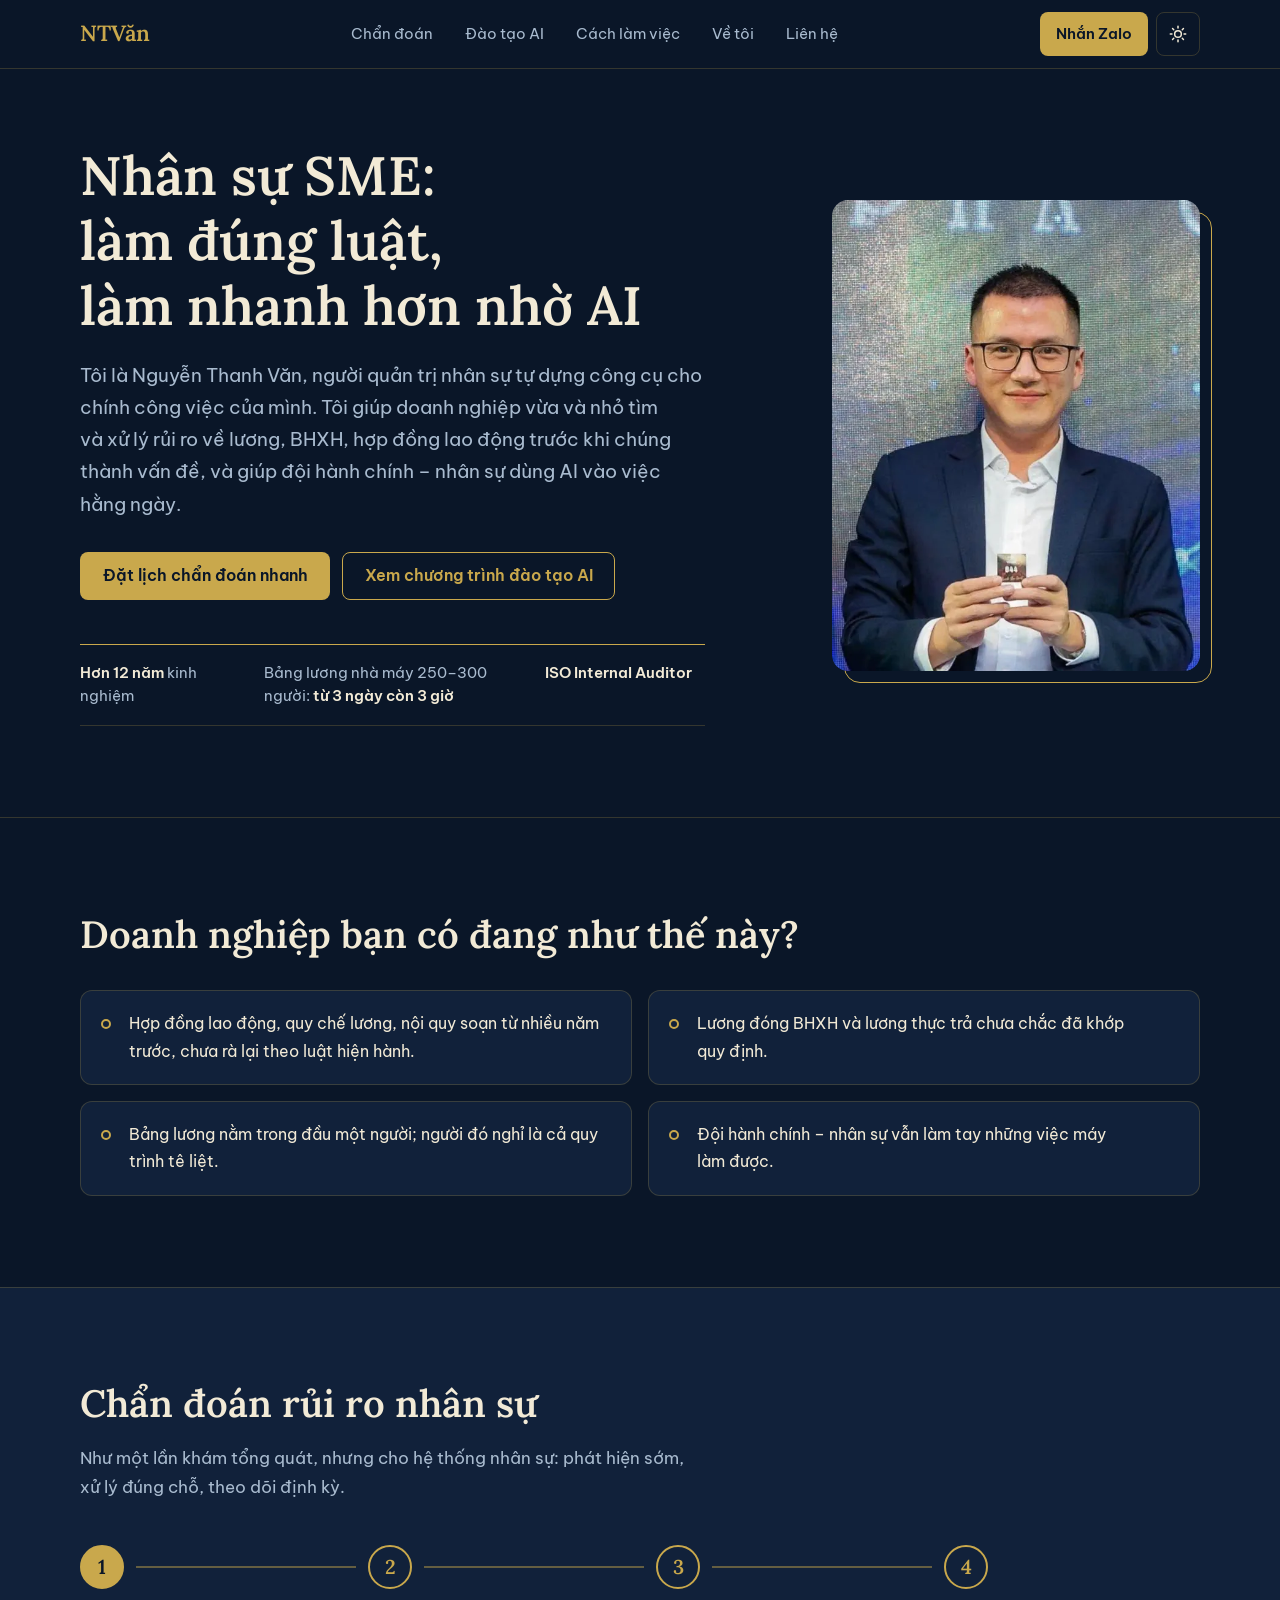
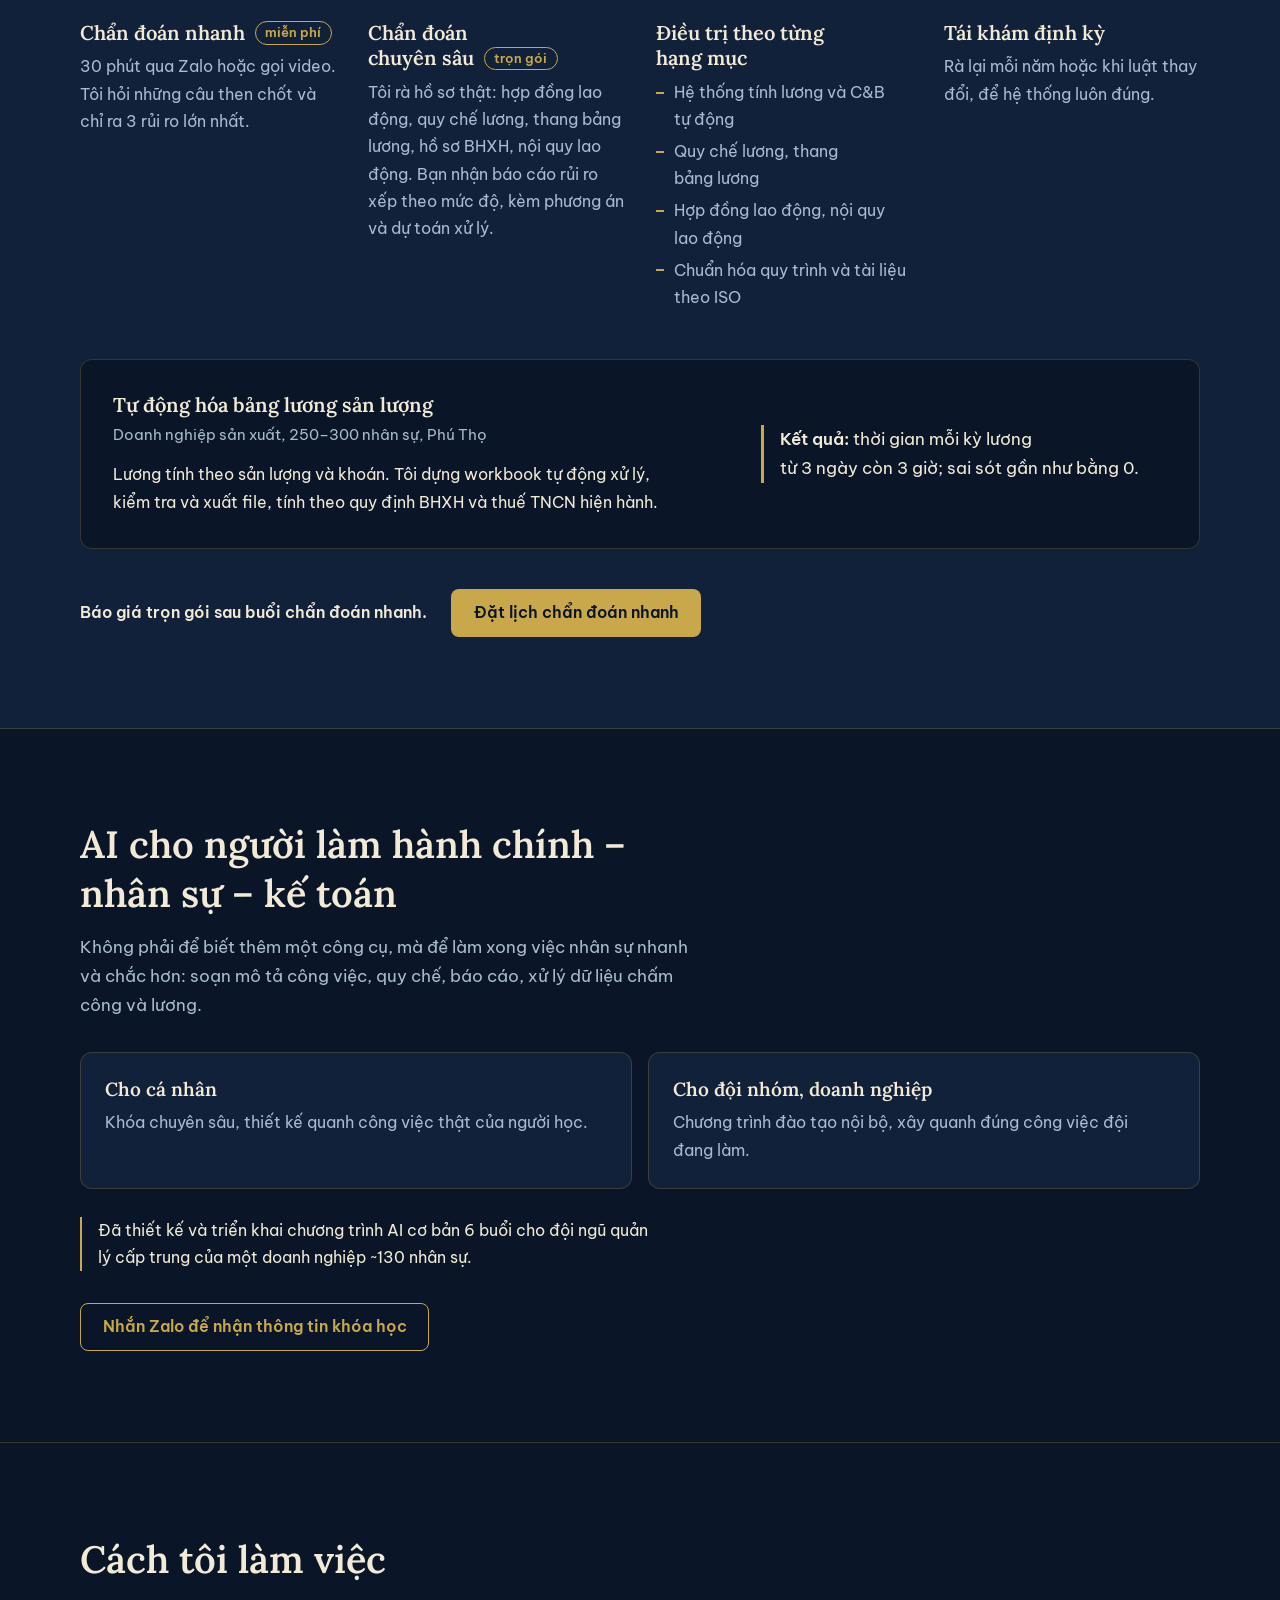
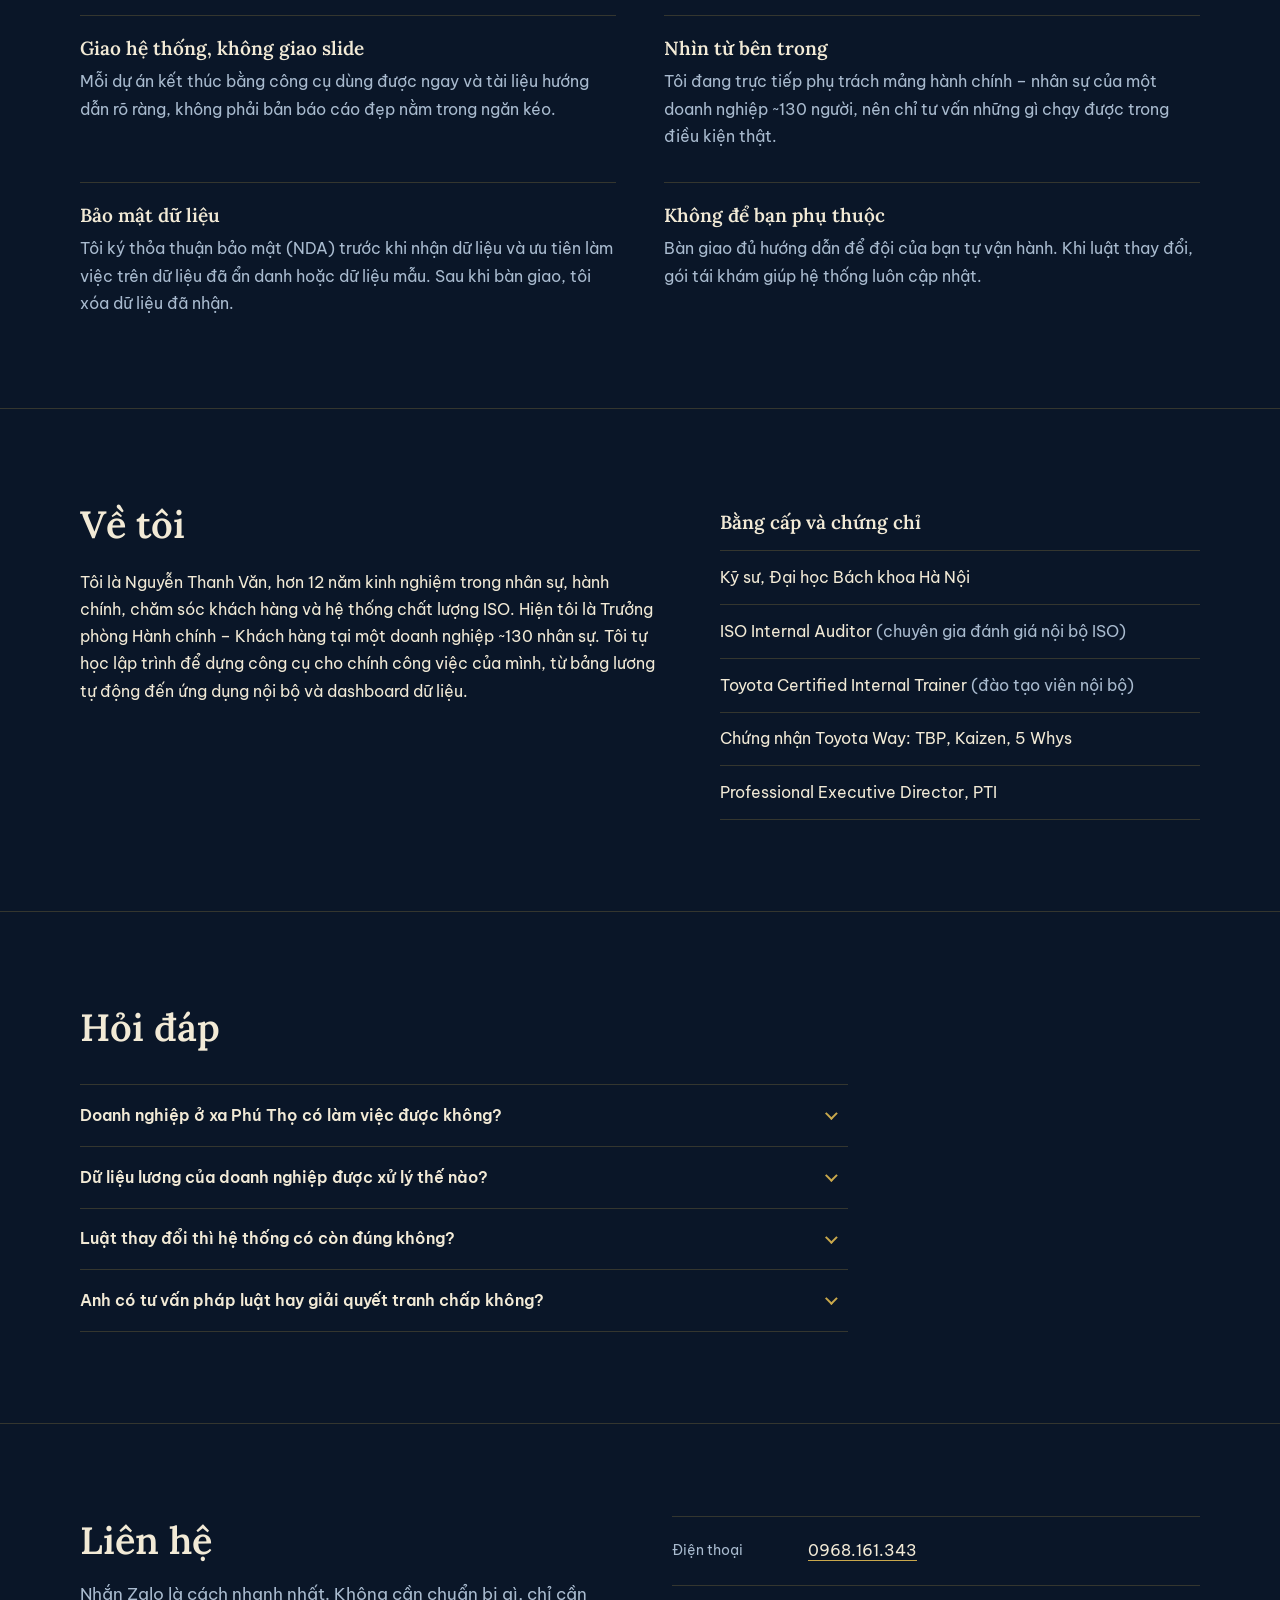
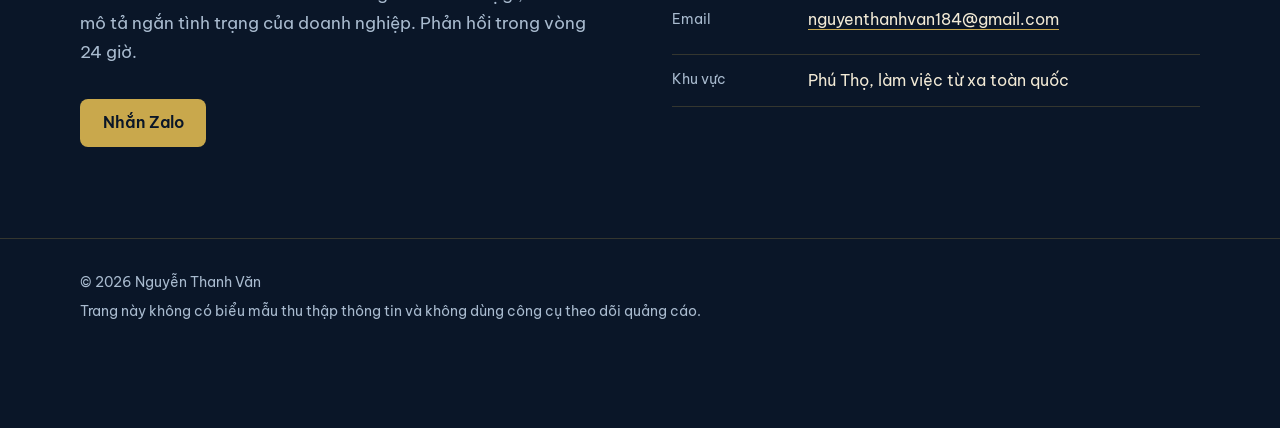
==== commit 5f29a0f0: "feat: dựng lại trang theo 2 hướng: chẩn đoán rủi ro nhân sự và đào tạo AI - index.html viết lại thàn" ====
--- a/index.html
+++ b/index.html
@@ -2,772 +2,558 @@
 <html lang="vi">
 <head>
 <meta charset="UTF-8">
-<meta name="viewport" content="width=device-width, initial-scale=1.0">
-<title>Nguyễn Thanh Văn — Người xây hệ thống · Nơi HR gặp tự động hóa & AI</title>
-<meta name="description" content="Người quản trị tự code, tự dựng web app và tự động hóa bằng AI. Tư vấn payroll/C&B cho doanh nghiệp SME — từ bảng lương tự động đến dashboard dữ liệu. Trưởng phòng HC-KH tại Toyota Phú Thọ.">
+<meta name="viewport" content="width=device-width, initial-scale=1">
+<title>Nguyễn Thanh Văn | Chẩn đoán rủi ro nhân sự &amp; AI cho SME</title>
+<meta name="description" content="Chẩn đoán, xử lý rủi ro lương, BHXH, hợp đồng lao động cho SME. Đào tạo AI cho người làm hành chính – nhân sự – kế toán.">
 <meta name="author" content="Nguyễn Thanh Văn">
 <meta name="theme-color" content="#0a1628">
 <link rel="canonical" href="https://nguyenthanhvan.com.vn/">
 
-<!-- Open Graph / Facebook / Zalo -->
+<!-- Chia sẻ lên Facebook, Zalo, X -->
 <meta property="og:type" content="website">
 <meta property="og:locale" content="vi_VN">
+<meta property="og:site_name" content="Nguyễn Thanh Văn">
 <meta property="og:url" content="https://nguyenthanhvan.com.vn/">
-<meta property="og:title" content="Nguyễn Thanh Văn — Người xây hệ thống · Nơi HR gặp tự động hóa & AI">
-<meta property="og:description" content="Một người quản trị nhưng tự code, tự build, tự động hóa bằng AI. Tư vấn payroll/C&B cho SME, web app & dashboard dữ liệu. Giao hệ thống — không giao slide.">
-<meta property="og:image" content="https://nguyenthanhvan.com.vn/img/avatar.jpg">
-<meta property="og:image:width" content="600">
-<meta property="og:image:height" content="768">
-<meta property="og:image:alt" content="Nguyễn Thanh Văn">
-
-<!-- Twitter Card -->
+<meta property="og:title" content="Nguyễn Thanh Văn | Chẩn đoán rủi ro nhân sự &amp; AI cho SME">
+<meta property="og:description" content="Chẩn đoán, xử lý rủi ro lương, BHXH, hợp đồng lao động cho SME. Đào tạo AI cho người làm hành chính – nhân sự – kế toán.">
+<meta property="og:image" content="https://nguyenthanhvan.com.vn/img/og-image.jpg">
+<meta property="og:image:type" content="image/jpeg">
+<meta property="og:image:width" content="1200">
+<meta property="og:image:height" content="630">
+<meta property="og:image:alt" content="Nguyễn Thanh Văn – Nhân sự SME: làm đúng luật, làm nhanh hơn nhờ AI">
 <meta name="twitter:card" content="summary_large_image">
-<meta name="twitter:title" content="Nguyễn Thanh Văn — Người xây hệ thống · HR gặp tự động hóa & AI">
-<meta name="twitter:description" content="Quản trị tự code & tự động hóa bằng AI. Payroll/C&B, web app, dashboard dữ liệu cho SME Việt Nam.">
-<meta name="twitter:image" content="https://nguyenthanhvan.com.vn/img/avatar.jpg">
-
-<!-- Favicon -->
-<link rel="icon" type="image/svg+xml" href="img/favicon.svg">
-
-<!-- JSON-LD: Person -->
+<meta name="twitter:title" content="Nguyễn Thanh Văn | Chẩn đoán rủi ro nhân sự &amp; AI cho SME">
+<meta name="twitter:description" content="Chẩn đoán, xử lý rủi ro lương, BHXH, hợp đồng lao động cho SME. Đào tạo AI cho người làm hành chính – nhân sự – kế toán.">
+<meta name="twitter:image" content="https://nguyenthanhvan.com.vn/img/og-image.jpg">
+<meta name="twitter:image:alt" content="Nguyễn Thanh Văn – Nhân sự SME: làm đúng luật, làm nhanh hơn nhờ AI">
+
+<link rel="icon" type="image/svg+xml" href="/img/favicon.svg">
+<link rel="preconnect" href="https://fonts.googleapis.com">
+<link rel="preconnect" href="https://fonts.gstatic.com" crossorigin>
+<link rel="stylesheet" href="https://fonts.googleapis.com/css2?family=Be+Vietnam+Pro:wght@400;600&family=Lora:wght@600&display=swap">
+
+<style>
+/* ===== Token màu: tối là mặc định, sáng định nghĩa lại cùng bộ token ===== */
+:root{
+  --bg:#0a1628;
+  --surface:#11213a;
+  --text:#f2ead6;
+  --muted:#a9bbcf;
+  --accent:#c9a84c;
+  --line:rgba(201,168,76,.22);
+  color-scheme:dark;
+}
+:root[data-theme="light"]{
+  --bg:#f6f2ea;
+  --surface:#fffdf8;
+  --text:#1a2535;
+  --muted:#44566b;
+  --accent:#8a5d16;
+  --line:#ddd3c1;
+  color-scheme:light;
+}
+
+/* ===== Nền tảng ===== */
+*,*::before,*::after{box-sizing:border-box}
+html{-webkit-text-size-adjust:100%;text-size-adjust:100%}
+body{margin:0;background:var(--bg);color:var(--text);font-family:"Be Vietnam Pro",system-ui,-apple-system,"Segoe UI",Roboto,sans-serif;font-size:1rem;line-height:1.7;-webkit-font-smoothing:antialiased}
+img,svg{display:block;max-width:100%}
+img{height:auto}
+h1,h2,h3{margin:0;font-family:Lora,Georgia,"Times New Roman",serif;font-weight:600;line-height:1.28;text-wrap:balance}
+p,ul,ol,dl,dd{margin:0}
+p,li{text-wrap:pretty}
+a{color:inherit}
+strong{font-weight:600}
+::selection{background:var(--accent);color:var(--bg)}
+:focus-visible{outline:3px solid var(--accent);outline-offset:3px}
+main:focus{outline:none}
+.sr-only{position:absolute;width:1px;height:1px;padding:0;margin:-1px;overflow:hidden;clip:rect(0,0,0,0);white-space:nowrap;border:0}
+.skip{position:absolute;left:1rem;top:-10rem;z-index:100;padding:.75rem 1rem;border-radius:.5rem;background:var(--accent);color:var(--bg);font-weight:600;text-decoration:none}
+.skip:focus{top:1rem}
+.nw{white-space:nowrap}
+.wrap{width:min(100% - 2rem,70rem);margin-inline:auto}
+@media (min-width:48em){.wrap{width:min(100% - 3rem,70rem)}}
+
+/* ===== Nút ===== */
+.btn{display:inline-flex;align-items:center;justify-content:center;max-width:100%;min-height:3rem;padding:.7rem 1.35rem;border:1px solid transparent;border-radius:.5rem;font:inherit;font-weight:600;line-height:1.35;text-align:center;text-wrap:balance;text-decoration:none;cursor:pointer;transition:background-color .2s,border-color .2s,color .2s}
+.btn-primary{background:var(--accent);color:var(--bg)}
+.btn-primary:hover{background:color-mix(in srgb,var(--accent) 86%,var(--text))}
+.btn-ghost{border-color:var(--accent);color:var(--accent)}
+.btn-ghost:hover{background:color-mix(in srgb,var(--accent) 14%,transparent)}
+.btn-sm{min-height:2.75rem;padding:.45rem .95rem;font-size:.9375rem}
+.icon-btn{display:inline-flex;align-items:center;justify-content:center;width:2.75rem;height:2.75rem;padding:0;border:1px solid var(--line);border-radius:.5rem;background:transparent;color:var(--text);cursor:pointer}
+.icon-btn:hover{border-color:var(--accent)}
+.icon-btn svg{width:1.25rem;height:1.25rem}
+
+/* ===== Header ===== */
+.site-header{border-bottom:1px solid var(--line)}
+.header-inner{display:flex;align-items:center;gap:.5rem;min-height:4.25rem}
+.logo{margin-right:auto;padding:.5rem 0;font-family:Lora,Georgia,serif;font-size:1.375rem;font-weight:600;color:var(--accent);text-decoration:none}
+.nav-desktop{display:none}
+.nav-desktop ul,.nav-mobile ul{margin:0;padding:0;list-style:none}
+.header-actions{display:flex;align-items:center;gap:.5rem}
+.theme-toggle .i-moon,:root[data-theme="light"] .theme-toggle .i-sun{display:none}
+:root[data-theme="light"] .theme-toggle .i-moon{display:block}
+:root:not(.js) .theme-toggle{visibility:hidden}
+.nav-mobile{position:relative}
+.nav-mobile summary{list-style:none}
+.nav-mobile summary::-webkit-details-marker{display:none}
+.nav-mobile .i-close,.nav-mobile[open] .i-menu{display:none}
+.nav-mobile[open] .i-close{display:block}
+.nav-mobile nav{position:absolute;right:0;top:calc(100% + .5rem);z-index:20;min-width:15rem;padding:.5rem;background:var(--surface);border:1px solid var(--line);border-radius:.75rem;box-shadow:0 16px 40px rgb(0 0 0 / .28)}
+.nav-mobile a{display:flex;align-items:center;min-height:3rem;padding:0 1rem;border-radius:.5rem;text-decoration:none}
+.nav-mobile a:hover{background:color-mix(in srgb,var(--accent) 12%,transparent)}
+@media (min-width:60em){
+  .logo{margin-right:0}
+  .nav-desktop{display:block;margin-inline:auto}
+  .nav-desktop ul{display:flex;gap:1rem}
+  .nav-desktop a{display:inline-block;padding:.75rem .5rem;color:var(--muted);font-size:.9375rem;text-decoration:none}
+  .nav-desktop a:hover{color:var(--text)}
+  .nav-mobile{display:none}
+}
+
+/* ===== Hero ===== */
+.hero{padding:clamp(2.5rem,1.5rem + 4vw,5rem) 0 clamp(3.5rem,2.5rem + 4vw,6rem)}
+.hero-grid{display:grid;gap:2.75rem}
+.hero h1{max-width:17em;font-size:clamp(1.9375rem,1.2rem + 3.3vw,3.375rem);line-height:1.2}
+.lead{max-width:36em;margin-top:1.25rem;color:var(--muted);font-size:clamp(1.0625rem,1rem + .25vw,1.1875rem)}
+.actions{display:flex;flex-wrap:wrap;gap:.75rem;margin-top:2rem}
+.proof{position:relative;display:grid;margin-top:2.75rem;padding:0;list-style:none;border-top:1px solid var(--line)}
+.proof::before{content:"";position:absolute;left:0;right:0;top:-1px;height:1px;background:var(--accent);transform-origin:left}
+.proof li{padding:.9rem 0;border-bottom:1px solid var(--line);color:var(--muted);font-size:.9375rem;line-height:1.55}
+.proof strong{color:var(--text)}
+.hero-photo{position:relative;isolation:isolate;width:min(100% - .75rem,17rem)}
+.hero-photo::before{content:"";position:absolute;inset:0;z-index:-1;border:1px solid var(--accent);border-radius:1rem;transform:translate(.75rem,.75rem)}
+.hero-photo picture{display:block}
+.hero-photo img{width:100%;border-radius:1rem;background:var(--surface)}
+@media (max-width:29.99em){.actions .btn{flex:1 1 100%}}
+@media (min-width:56em){
+  .hero-grid{grid-template-columns:minmax(0,1.45fr) minmax(0,1fr);align-items:center;gap:4rem}
+  .proof{grid-template-columns:minmax(0,1fr) minmax(0,1.6fr) minmax(0,1fr);gap:1.5rem;border-bottom:1px solid var(--line)}
+  .proof li{padding:1rem 0 1.1rem;border-bottom:0}
+  .hero-photo{justify-self:end;width:min(100% - .75rem,23rem)}
+}
+
+/* ===== Khung chung của các mục ===== */
+.section{padding:clamp(3.5rem,2.5rem + 4vw,6rem) 0;border-top:1px solid var(--line)}
+.band{background:var(--surface);border-block:1px solid var(--line)}
+.band + .section{border-top:0}
+.section h2{max-width:22em;font-size:clamp(1.625rem,1.2rem + 1.7vw,2.375rem)}
+.section-lead{max-width:36em;margin-top:1rem;color:var(--muted);font-size:1.0625rem}
+.section-cta{margin-top:2rem}
+
+/* ===== Vấn đề thường gặp ===== */
+.problems{display:grid;gap:1rem;margin-top:2rem;padding:0;list-style:none}
+@media (min-width:40em){.problems{grid-template-columns:repeat(2,minmax(0,1fr))}}
+.problems li{position:relative;padding:1.2rem 1.25rem 1.2rem 3rem;background:var(--surface);border:1px solid var(--line);border-radius:.75rem}
+.problems li::before{content:"";position:absolute;left:1.25rem;top:1.75rem;width:.625rem;height:.625rem;border:2px solid var(--accent);border-radius:50%}
+
+/* ===== Thang chẩn đoán: điểm nhấn duy nhất của trang ===== */
+.ladder{display:grid;margin-top:2.75rem;padding:0;list-style:none;counter-reset:buoc}
+.step{position:relative;padding:0 0 2.25rem 4rem;counter-increment:buoc}
+.step:last-child{padding-bottom:0}
+.step::before{content:counter(buoc);position:absolute;left:0;top:0;display:flex;align-items:center;justify-content:center;width:2.75rem;height:2.75rem;border:2px solid var(--accent);border-radius:50%;background:var(--surface);color:var(--accent);font-family:Lora,Georgia,serif;font-size:1.25rem;font-weight:600;line-height:1}
+.step:first-child::before{background:var(--accent);color:var(--bg)}
+.step:not(:last-child)::after{content:"";position:absolute;left:calc(1.375rem - 1px);top:3.25rem;bottom:.5rem;width:2px;background:var(--accent);opacity:.45}
+.step h3{padding-top:.4rem;font-size:1.25rem;text-wrap:pretty}
+.step p,.step ul{max-width:36em;margin-top:.5rem;color:var(--muted)}
+.tag{display:inline-block;margin-left:.3rem;padding:0 .6rem;border:1px solid var(--accent);border-radius:999px;color:var(--accent);font-family:"Be Vietnam Pro",system-ui,sans-serif;font-size:.8125rem;font-weight:600;line-height:1.65;vertical-align:.2em;white-space:nowrap}
+.checklist{padding:0;list-style:none}
+.checklist li{position:relative;padding-left:1.15rem}
+.checklist li+li{margin-top:.3rem}
+.checklist li::before{content:"";position:absolute;left:0;top:.8em;width:.5rem;height:2px;background:var(--accent)}
+@media (min-width:60em){
+  .ladder{grid-template-columns:repeat(4,minmax(0,1fr));gap:2rem}
+  .step{padding:4.25rem 0 0}
+  .step:not(:last-child)::after{left:3.5rem;right:-1.25rem;top:calc(1.375rem - 1px);bottom:auto;width:auto;height:2px}
+}
+
+/* ===== Case bảng lương ===== */
+.case{display:grid;gap:1.25rem;margin-top:3rem;padding:1.5rem;background:var(--bg);border:1px solid var(--line);border-radius:.75rem}
+.case h3{font-size:1.25rem}
+.case-meta{margin-top:.25rem;color:var(--muted);font-size:.9375rem}
+.case-text{max-width:36em;margin-top:.9rem}
+.case-result{max-width:36em;padding-left:1rem;border-left:3px solid var(--accent);font-size:1.0625rem}
+.ladder-cta{display:flex;flex-wrap:wrap;align-items:center;gap:1rem 1.5rem;margin-top:2.5rem}
+.ladder-cta p{font-weight:600}
+@media (min-width:48em){.case{grid-template-columns:minmax(0,3fr) minmax(0,2fr);align-items:center;gap:2.5rem;padding:2rem}}
+
+/* ===== Đào tạo AI ===== */
+.offers{display:grid;gap:1rem;margin-top:2rem}
+.offer{padding:1.5rem;background:var(--surface);border:1px solid var(--line);border-radius:.75rem}
+.offer h3{font-size:1.1875rem}
+.offer p{max-width:36em;margin-top:.5rem;color:var(--muted)}
+.proof-note{max-width:36em;margin-top:1.75rem;padding-left:1rem;border-left:2px solid var(--accent)}
+@media (min-width:40em){.offers{grid-template-columns:repeat(2,minmax(0,1fr))}}
+
+/* ===== Cách tôi làm việc ===== */
+.principles{display:grid;gap:2rem 3rem;margin-top:2rem;padding:0;list-style:none}
+.principles li{padding-top:1.25rem;border-top:1px solid var(--line)}
+.principles h3{font-size:1.1875rem}
+.principles p{max-width:34em;margin-top:.5rem;color:var(--muted)}
+@media (min-width:48em){.principles{grid-template-columns:repeat(2,minmax(0,1fr))}}
+
+/* ===== Về tôi ===== */
+.about-grid{display:grid;gap:2.5rem}
+.about-bio p{max-width:36em;margin-top:1.25rem}
+.about-grid h3{font-size:1.1875rem}
+.creds{margin-top:1rem;padding:0;list-style:none;border-top:1px solid var(--line)}
+.creds li{padding:.8rem 0;border-bottom:1px solid var(--line)}
+.creds .note{color:var(--muted)}
+@media (min-width:56em){.about-grid{grid-template-columns:minmax(0,1.2fr) minmax(0,1fr);align-items:start;gap:4rem}.about-grid h3{padding-top:.6rem}}
+
+/* ===== Hỏi đáp ===== */
+.faq{max-width:48rem;margin-top:2rem;border-top:1px solid var(--line)}
+.faq details{border-bottom:1px solid var(--line)}
+.faq summary{position:relative;display:block;padding:1.05rem 2.75rem 1.05rem 0;font-weight:600;cursor:pointer;list-style:none}
+.faq summary::-webkit-details-marker{display:none}
+.faq summary::after{content:"";position:absolute;right:.75rem;top:1.5rem;width:.55rem;height:.55rem;border-right:2px solid var(--accent);border-bottom:2px solid var(--accent);transform:rotate(45deg);transition:transform .2s}
+.faq details[open] summary::after{top:1.8rem;transform:rotate(-135deg)}
+.faq details p{max-width:34em;padding-bottom:1.25rem;color:var(--muted)}
+
+/* ===== Liên hệ ===== */
+.contact-grid{display:grid;gap:2.5rem}
+.contact-grid .section-lead{max-width:34em}
+.contact-list{border-top:1px solid var(--line)}
+.contact-list div{display:grid;gap:.1rem;padding:.75rem 0;border-bottom:1px solid var(--line)}
+.contact-list dt{color:var(--muted);font-size:.875rem}
+.contact-list dd a{display:inline-flex;align-items:center;min-height:2.75rem;text-decoration:underline;text-decoration-color:var(--accent);text-decoration-thickness:1px;text-underline-offset:.25em;overflow-wrap:anywhere}
+.contact-list dd a:hover{color:var(--accent)}
+@media (min-width:30em){.contact-list div{grid-template-columns:7.5rem minmax(0,1fr);align-items:center;gap:1rem}}
+@media (min-width:56em){.contact-grid{grid-template-columns:repeat(2,minmax(0,1fr));align-items:start;gap:4rem}}
+
+/* ===== Footer và nút Zalo nổi ===== */
+.site-footer{padding:2rem 0 6.5rem;border-top:1px solid var(--line);color:var(--muted);font-size:.875rem}
+.site-footer p+p{margin-top:.35rem}
+.fab{position:fixed;right:max(1rem,env(safe-area-inset-right));bottom:max(1rem,env(safe-area-inset-bottom));z-index:30;display:inline-flex;align-items:center;gap:.45rem;min-height:3.25rem;padding:0 1.15rem 0 .95rem;border-radius:999px;background:var(--accent);color:var(--bg);font-weight:600;text-decoration:none;box-shadow:0 10px 28px rgb(0 0 0 / .32);transition:opacity .2s,visibility .2s,background-color .2s}
+.fab.is-hidden{opacity:0;visibility:hidden}
+.fab:hover{background:color-mix(in srgb,var(--accent) 86%,var(--text))}
+.fab svg{width:1.5rem;height:1.5rem;fill:currentColor}
+
+/* ===== Chuyển động: một khoảnh khắc duy nhất khi tải hero ===== */
+@media (prefers-reduced-motion:no-preference){
+  html{scroll-behavior:smooth}
+  .proof::before{animation:draw 1.1s .15s cubic-bezier(.2,.7,.2,1) both}
+  .proof li{animation:rise .7s cubic-bezier(.2,.7,.2,1) both}
+  .proof li:nth-child(1){animation-delay:.35s}
+  .proof li:nth-child(2){animation-delay:.47s}
+  .proof li:nth-child(3){animation-delay:.59s}
+  .hero-photo::before{animation:settle 1s .2s cubic-bezier(.2,.7,.2,1) both}
+}
+@media (prefers-reduced-motion:reduce){*,*::before,*::after{transition:none!important}}
+@keyframes draw{from{transform:scaleX(0)}to{transform:scaleX(1)}}
+@keyframes rise{from{opacity:0;transform:translateY(.6rem)}to{opacity:1;transform:none}}
+@keyframes settle{from{opacity:0;transform:translate(0,0)}to{opacity:1;transform:translate(.75rem,.75rem)}}
+
+/* ===== In ===== */
+@media print{
+  :root,:root[data-theme="light"]{--bg:#fff;--surface:#fff;--text:#000;--muted:#333;--accent:#6b4a12;--line:#ccc}
+  .skip,.header-actions,.nav-desktop,.fab{display:none!important}
+}
+</style>
+</head>
+<body>
+<a class="skip" href="#main">Bỏ qua, tới nội dung chính</a>
+
+<header class="site-header">
+  <div class="wrap header-inner">
+    <a class="logo" href="#top">NTVăn</a>
+    <nav class="nav-desktop" aria-label="Menu chính">
+      <ul>
+        <li><a href="#chan-doan">Chẩn đoán</a></li>
+        <li><a href="#dao-tao-ai">Đào tạo AI</a></li>
+        <li><a href="#cach-lam-viec">Cách làm việc</a></li>
+        <li><a href="#about">Về tôi</a></li>
+        <li><a href="#contact">Liên hệ</a></li>
+      </ul>
+    </nav>
+    <div class="header-actions">
+      <a class="btn btn-primary btn-sm" href="https://zalo.me/0968161343" target="_blank" rel="noopener">Nhắn Zalo</a>
+      <button class="icon-btn theme-toggle" type="button" aria-pressed="false" aria-label="Giao diện sáng">
+        <svg class="i-sun" viewBox="0 0 24 24" fill="none" stroke="currentColor" stroke-width="1.8" stroke-linecap="round" aria-hidden="true" focusable="false"><circle cx="12" cy="12" r="4"/><path d="M12 2.75v2M12 19.25v2M2.75 12h2M19.25 12h2M5.46 5.46l1.41 1.41M17.13 17.13l1.41 1.41M5.46 18.54l1.41-1.41M17.13 6.87l1.41-1.41"/></svg>
+        <svg class="i-moon" viewBox="0 0 24 24" fill="none" stroke="currentColor" stroke-width="1.8" stroke-linecap="round" stroke-linejoin="round" aria-hidden="true" focusable="false"><path d="M21 12.79A9 9 0 1 1 11.21 3 7 7 0 0 0 21 12.79z"/></svg>
+      </button>
+      <details class="nav-mobile">
+        <summary class="icon-btn">
+          <span class="sr-only">Menu</span>
+          <svg class="i-menu" viewBox="0 0 24 24" fill="none" stroke="currentColor" stroke-width="1.8" stroke-linecap="round" aria-hidden="true" focusable="false"><path d="M4 7h16M4 12h16M4 17h16"/></svg>
+          <svg class="i-close" viewBox="0 0 24 24" fill="none" stroke="currentColor" stroke-width="1.8" stroke-linecap="round" aria-hidden="true" focusable="false"><path d="M6 6l12 12M18 6 6 18"/></svg>
+        </summary>
+        <nav aria-label="Menu chính">
+          <ul>
+            <li><a href="#chan-doan">Chẩn đoán</a></li>
+            <li><a href="#dao-tao-ai">Đào tạo AI</a></li>
+            <li><a href="#cach-lam-viec">Cách làm việc</a></li>
+            <li><a href="#about">Về tôi</a></li>
+            <li><a href="#contact">Liên hệ</a></li>
+          </ul>
+        </nav>
+      </details>
+    </div>
+  </div>
+</header>
+
+<main id="main" tabindex="-1">
+
+  <section class="hero" id="top" aria-labelledby="hero-title">
+    <div class="wrap hero-grid">
+      <div>
+        <h1 id="hero-title"><span class="nw">Nhân sự SME:</span> <span class="nw">làm đúng luật,</span> <span class="nw">làm nhanh hơn</span> <span class="nw">nhờ AI</span></h1>
+        <p class="lead">Tôi là Nguyễn Thanh Văn, người quản trị nhân sự tự dựng công cụ cho chính công việc của mình. Tôi giúp doanh nghiệp vừa và nhỏ tìm và xử lý rủi ro về lương, BHXH, hợp đồng lao động trước khi chúng thành vấn đề, và giúp đội hành chính – nhân sự dùng AI vào việc hằng ngày.</p>
+        <div class="actions">
+          <a class="btn btn-primary" href="https://zalo.me/0968161343" target="_blank" rel="noopener">Đặt lịch chẩn đoán nhanh</a>
+          <a class="btn btn-ghost" href="#dao-tao-ai">Xem chương trình đào tạo AI</a>
+        </div>
+        <ul class="proof" role="list">
+          <li><strong>Hơn 12 năm</strong> kinh nghiệm</li>
+          <li>Bảng lương nhà máy <span class="nw">250–300</span> người: <strong class="nw">từ 3 ngày còn 3 giờ</strong></li>
+          <li><strong lang="en">ISO Internal Auditor</strong></li>
+        </ul>
+      </div>
+      <div class="hero-photo">
+        <picture>
+          <source type="image/webp" srcset="/img/avatar.webp">
+          <img src="/img/avatar.jpg" width="600" height="768" alt="Chân dung Nguyễn Thanh Văn" fetchpriority="high" decoding="async">
+        </picture>
+      </div>
+    </div>
+  </section>
+
+  <section class="section" id="van-de" aria-labelledby="van-de-title">
+    <div class="wrap">
+      <h2 id="van-de-title">Doanh nghiệp bạn có đang như thế này?</h2>
+      <ul class="problems" role="list">
+        <li>Hợp đồng lao động, quy chế lương, nội quy soạn từ nhiều năm trước, chưa rà lại theo luật hiện hành.</li>
+        <li>Lương đóng BHXH và lương thực trả chưa chắc đã khớp quy định.</li>
+        <li>Bảng lương nằm trong đầu một người; người đó nghỉ là cả quy trình tê liệt.</li>
+        <li>Đội hành chính – nhân sự vẫn làm tay những việc máy làm được.</li>
+      </ul>
+    </div>
+  </section>
+
+  <section class="section band" id="chan-doan" aria-labelledby="chan-doan-title">
+    <div class="wrap">
+      <h2 id="chan-doan-title">Chẩn đoán rủi ro nhân sự</h2>
+      <p class="section-lead">Như một lần khám tổng quát, nhưng cho hệ thống nhân sự: phát hiện sớm, xử lý đúng chỗ, theo dõi định kỳ.</p>
+      <ol class="ladder" role="list">
+        <li class="step">
+          <h3>Chẩn đoán nhanh <span class="tag">miễn phí</span></h3>
+          <p>30 phút qua Zalo hoặc gọi video. Tôi hỏi những câu then chốt và chỉ ra 3 rủi ro lớn nhất.</p>
+        </li>
+        <li class="step">
+          <h3>Chẩn đoán <span class="nw">chuyên sâu</span> <span class="tag">trọn gói</span></h3>
+          <p>Tôi rà hồ sơ thật: hợp đồng lao động, quy chế lương, thang bảng lương, hồ sơ BHXH, nội quy lao động. Bạn nhận báo cáo rủi ro xếp theo mức độ, kèm phương án và dự toán xử lý.</p>
+        </li>
+        <li class="step">
+          <h3>Điều trị theo từng <span class="nw">hạng mục</span></h3>
+          <ul class="checklist">
+            <li>Hệ thống tính lương và C&amp;B tự động</li>
+            <li>Quy chế lương, thang bảng lương</li>
+            <li>Hợp đồng lao động, nội quy lao động</li>
+            <li>Chuẩn hóa quy trình và tài liệu theo ISO</li>
+          </ul>
+        </li>
+        <li class="step">
+          <h3>Tái khám định kỳ</h3>
+          <p>Rà lại mỗi năm hoặc khi luật thay đổi, để hệ thống luôn đúng.</p>
+        </li>
+      </ol>
+
+      <article class="case" aria-labelledby="case-title">
+        <div>
+          <h3 id="case-title">Tự động hóa bảng lương sản lượng</h3>
+          <p class="case-meta">Doanh nghiệp sản xuất, <span class="nw">250–300</span> nhân sự, Phú Thọ</p>
+          <p class="case-text">Lương tính theo sản lượng và khoán. Tôi dựng workbook tự động xử lý, kiểm tra và xuất file, tính theo quy định BHXH và thuế TNCN hiện hành.</p>
+        </div>
+        <p class="case-result"><strong>Kết quả:</strong> thời gian mỗi kỳ lương <span class="nw">từ 3 ngày còn 3 giờ;</span> sai sót gần như bằng 0.</p>
+      </article>
+
+      <div class="ladder-cta">
+        <p>Báo giá trọn gói sau buổi chẩn đoán nhanh.</p>
+        <a class="btn btn-primary" href="https://zalo.me/0968161343" target="_blank" rel="noopener">Đặt lịch chẩn đoán nhanh</a>
+      </div>
+    </div>
+  </section>
+
+  <section class="section" id="dao-tao-ai" aria-labelledby="dao-tao-ai-title">
+    <div class="wrap">
+      <h2 id="dao-tao-ai-title">AI cho người làm <span class="nw">hành chính –</span> <span class="nw">nhân sự –</span> <span class="nw">kế toán</span></h2>
+      <p class="section-lead">Không phải để biết thêm một công cụ, mà để làm xong việc nhân sự nhanh và chắc hơn: soạn mô tả công việc, quy chế, báo cáo, xử lý dữ liệu chấm công và lương.</p>
+      <div class="offers">
+        <div class="offer">
+          <h3>Cho cá nhân</h3>
+          <p>Khóa chuyên sâu, thiết kế quanh công việc thật của người học.</p>
+        </div>
+        <div class="offer">
+          <h3>Cho đội nhóm, doanh nghiệp</h3>
+          <p>Chương trình đào tạo nội bộ, xây quanh đúng công việc đội đang làm.</p>
+        </div>
+      </div>
+      <p class="proof-note">Đã thiết kế và triển khai chương trình AI cơ bản 6 buổi cho đội ngũ quản lý cấp trung của một doanh nghiệp ~130 nhân sự.</p>
+      <div class="section-cta">
+        <a class="btn btn-ghost" href="https://zalo.me/0968161343" target="_blank" rel="noopener">Nhắn Zalo để nhận thông tin khóa học</a>
+      </div>
+    </div>
+  </section>
+
+  <section class="section" id="cach-lam-viec" aria-labelledby="cach-lam-viec-title">
+    <div class="wrap">
+      <h2 id="cach-lam-viec-title">Cách tôi làm việc</h2>
+      <ul class="principles" role="list">
+        <li>
+          <h3>Giao hệ thống, không giao slide</h3>
+          <p>Mỗi dự án kết thúc bằng công cụ dùng được ngay và tài liệu hướng dẫn rõ ràng, không phải bản báo cáo đẹp nằm trong ngăn kéo.</p>
+        </li>
+        <li>
+          <h3>Nhìn từ bên trong</h3>
+          <p>Tôi đang trực tiếp phụ trách mảng hành chính – nhân sự của một doanh nghiệp ~130 người, nên chỉ tư vấn những gì chạy được trong điều kiện thật.</p>
+        </li>
+        <li>
+          <h3>Bảo mật dữ liệu</h3>
+          <p>Tôi ký thỏa thuận bảo mật (NDA) trước khi nhận dữ liệu và ưu tiên làm việc trên dữ liệu đã ẩn danh hoặc dữ liệu mẫu. Sau khi bàn giao, tôi xóa dữ liệu đã nhận.</p>
+        </li>
+        <li>
+          <h3>Không để bạn phụ thuộc</h3>
+          <p>Bàn giao đủ hướng dẫn để đội của bạn tự vận hành. Khi luật thay đổi, gói tái khám giúp hệ thống luôn cập nhật.</p>
+        </li>
+      </ul>
+    </div>
+  </section>
+
+  <section class="section" id="about" aria-labelledby="about-title">
+    <div class="wrap about-grid">
+      <div class="about-bio">
+        <h2 id="about-title">Về tôi</h2>
+        <p>Tôi là Nguyễn Thanh Văn, hơn 12 năm kinh nghiệm trong nhân sự, hành chính, chăm sóc khách hàng và hệ thống chất lượng ISO. Hiện tôi là Trưởng phòng Hành chính – Khách hàng tại một doanh nghiệp ~130 nhân sự. Tôi tự học lập trình để dựng công cụ cho chính công việc của mình, từ bảng lương tự động đến ứng dụng nội bộ và dashboard dữ liệu.</p>
+      </div>
+      <div>
+        <h3>Bằng cấp và chứng chỉ</h3>
+        <ul class="creds" role="list">
+          <li>Kỹ sư, Đại học Bách khoa Hà Nội</li>
+          <li><span lang="en">ISO Internal Auditor</span> <span class="note">(chuyên gia đánh giá nội bộ ISO)</span></li>
+          <li><span lang="en">Toyota Certified Internal Trainer</span> <span class="note">(đào tạo viên nội bộ)</span></li>
+          <li>Chứng nhận Toyota Way: TBP, Kaizen, 5 Whys</li>
+          <li><span lang="en">Professional Executive Director</span>, PTI</li>
+        </ul>
+      </div>
+    </div>
+  </section>
+
+  <section class="section" id="hoi-dap" aria-labelledby="hoi-dap-title">
+    <div class="wrap">
+      <h2 id="hoi-dap-title">Hỏi đáp</h2>
+      <div class="faq">
+        <details>
+          <summary>Doanh nghiệp ở xa Phú Thọ có làm việc được không?</summary>
+          <p>Được. Phần lớn công việc làm từ xa: trao đổi qua Zalo hoặc gọi video, nhận hồ sơ qua kênh hai bên thống nhất.</p>
+        </details>
+        <details>
+          <summary>Dữ liệu lương của doanh nghiệp được xử lý thế nào?</summary>
+          <p>Tôi ký thỏa thuận bảo mật (NDA) trước khi nhận dữ liệu, ưu tiên làm việc trên dữ liệu đã ẩn danh hoặc dữ liệu mẫu, và xóa dữ liệu đã nhận sau khi bàn giao.</p>
+        </details>
+        <details>
+          <summary>Luật thay đổi thì hệ thống có còn đúng không?</summary>
+          <p>Mỗi khi quy định về lương, BHXH, thuế thay đổi, gói tái khám sẽ rà và cập nhật lại hệ thống.</p>
+        </details>
+        <details>
+          <summary>Anh có tư vấn pháp luật hay giải quyết tranh chấp không?</summary>
+          <p>Tôi tư vấn quản trị và tuân thủ nhân sự. Với tranh chấp, khiếu kiện hoặc khi cần ý kiến pháp lý chính thức, tôi khuyến nghị doanh nghiệp làm việc với luật sư.</p>
+        </details>
+      </div>
+    </div>
+  </section>
+
+  <section class="section" id="contact" aria-labelledby="contact-title">
+    <div class="wrap contact-grid">
+      <div>
+        <h2 id="contact-title">Liên hệ</h2>
+        <p class="section-lead">Nhắn Zalo là cách nhanh nhất. Không cần chuẩn bị gì, chỉ cần mô tả ngắn tình trạng của doanh nghiệp. Phản hồi trong vòng 24 giờ.</p>
+        <div class="section-cta">
+          <a class="btn btn-primary" href="https://zalo.me/0968161343" target="_blank" rel="noopener">Nhắn Zalo</a>
+        </div>
+      </div>
+      <dl class="contact-list">
+        <div><dt>Điện thoại</dt><dd><a href="tel:0968161343">0968.161.343</a></dd></div>
+        <div><dt>Email</dt><dd><a href="mailto:nguyenthanhvan184@gmail.com">nguyenthanhvan184@gmail.com</a></dd></div>
+        <div><dt>Khu vực</dt><dd>Phú Thọ, làm việc từ xa toàn quốc</dd></div>
+      </dl>
+    </div>
+  </section>
+
+</main>
+
+<footer class="site-footer">
+  <div class="wrap">
+    <p>© 2026 Nguyễn Thanh Văn</p>
+    <p>Trang này không có biểu mẫu thu thập thông tin và không dùng công cụ theo dõi quảng cáo.</p>
+  </div>
+  <a class="fab" href="https://zalo.me/0968161343" target="_blank" rel="noopener" aria-label="Nhắn Zalo cho Nguyễn Thanh Văn">
+    <svg viewBox="0 0 24 24" aria-hidden="true" focusable="false"><path d="M12 3.5c-4.97 0-9 3.36-9 7.5 0 2.37 1.32 4.48 3.38 5.85L5.5 20.5l4.13-2.07c.76.16 1.55.24 2.37.24 4.97 0 9-3.36 9-7.5S16.97 3.5 12 3.5z"/></svg>
+    <span>Zalo</span>
+  </a>
+</footer>
+
 <script type="application/ld+json">
 {
   "@context": "https://schema.org",
   "@type": "Person",
   "name": "Nguyễn Thanh Văn",
-  "jobTitle": "Trưởng phòng HC-KH",
-  "worksFor": { "@type": "Organization", "name": "Toyota Phú Thọ" },
   "url": "https://nguyenthanhvan.com.vn/",
   "image": "https://nguyenthanhvan.com.vn/img/avatar.jpg",
-  "email": "nguyenthanhvan184@gmail.com",
-  "telephone": "+84968161343",
-  "address": { "@type": "PostalAddress", "addressRegion": "Phú Thọ", "addressCountry": "VN" },
-  "knowsAbout": ["Tự động hóa quy trình", "AI ứng dụng", "Phát triển web app (React, Supabase)", "Dashboard & phân tích dữ liệu", "Python", "Payroll & C&B", "HR System", "ISO", "ERP cho SME", "CRM", "Vận hành doanh nghiệp"]
+  "description": "Chẩn đoán, xử lý rủi ro lương, BHXH, hợp đồng lao động cho SME. Đào tạo AI cho người làm hành chính – nhân sự – kế toán.",
+  "knowsAbout": ["Quản trị nhân sự", "Tính lương và C&B", "BHXH", "Tuân thủ pháp luật lao động", "Tự động hóa", "Ứng dụng AI"],
+  "alumniOf": { "@type": "CollegeOrUniversity", "name": "Đại học Bách khoa Hà Nội" },
+  "address": { "@type": "PostalAddress", "addressRegion": "Phú Thọ", "addressCountry": "VN" }
 }
 </script>
-
-<link rel="preconnect" href="https://fonts.googleapis.com"><link rel="preconnect" href="https://fonts.gstatic.com" crossorigin>
-<link rel="preload" as="image" href="img/avatar.jpg" fetchpriority="high">
-<link href="https://fonts.googleapis.com/css2?family=Lora:ital,wght@0,400;0,500;0,600;1,400;1,500&family=Be+Vietnam+Pro:wght@300;400;500&display=swap" rel="stylesheet">
-<link rel="stylesheet" href="css/variables.css">
-<link rel="stylesheet" href="css/reset.css">
-<link rel="stylesheet" href="css/components.css">
-<link rel="stylesheet" href="css/sections.css">
-<link rel="stylesheet" href="css/animations.css">
-<link rel="stylesheet" href="css/effects.css">
-<link rel="stylesheet" href="css/themes.css">
-<link rel="stylesheet" href="css/responsive.css">
-</head>
-<body>
-
-<!-- Cursor -->
-<div id="progress"></div>
-<div id="loader">
-  <div class="loader-logo">NTV</div>
-  <div class="loader-bar"></div>
-  <div class="loader-text">Đang tải...</div>
-</div>
-<div id="cursor"></div>
-<div id="cursor-ring"></div>
-<canvas id="particles"></canvas>
-<canvas id="spotlight"></canvas>
-
-<!-- NAV -->
-<nav id="nav">
-  <a href="#hero" class="nav-logo">NTVăn</a>
-  <ul class="nav-links">
-    <li><a href="#about">Về tôi</a></li>
-    <li><a href="#services">Dịch vụ</a></li>
-    <li><a href="#testimonials">Đánh giá</a></li>
-    <li><a href="#blog">Blog</a></li>
-    <li><a href="#experience">Chứng chỉ</a></li>
-    <li><a href="#projects">Dự án</a></li>
-    <li><a href="#why">Tại sao tôi</a></li>
-    <li><a href="#contact">Liên hệ</a></li>
-  </ul>
-  <button class="nav-hamburger" id="nav-hamburger" aria-label="Mở menu" aria-expanded="false">
-    <span></span><span></span><span></span>
-  </button>
-</nav>
-<div class="nav-mobile" id="nav-mobile" aria-hidden="true">
-  <ul>
-    <li><a href="#about" class="nav-mobile-link">Về tôi</a></li>
-    <li><a href="#services" class="nav-mobile-link">Dịch vụ</a></li>
-    <li><a href="#testimonials" class="nav-mobile-link">Đánh giá</a></li>
-    <li><a href="#blog" class="nav-mobile-link">Blog</a></li>
-    <li><a href="#experience" class="nav-mobile-link">Chứng chỉ</a></li>
-    <li><a href="#projects" class="nav-mobile-link">Dự án</a></li>
-    <li><a href="#why" class="nav-mobile-link">Tại sao tôi</a></li>
-    <li><a href="#contact" class="nav-mobile-link">Liên hệ</a></li>
-  </ul>
-</div>
-
-<!-- HERO -->
-<section id="hero">
-  <div class="hero-orb-1"></div>
-  <div class="hero-orb-2"></div>
-  <div class="hero-grid-lines"></div>
-  <div class="hero-content">
-    <div class="hero-left">
-      <div class="eyebrow"><span class="eyebrow-dot"></span> Quản trị · Tự động hóa · AI</div>
-      <h1>
-        Nguyễn
-        <span class="gold-text">Thanh Văn</span>
-      </h1>
-      <div class="hero-tagline">Người xây hệ thống — nơi HR gặp <em>tự động hóa &amp; AI</em>.</div>
-      <div class="hero-sub">Trưởng phòng HC-KH · Toyota Phú Thọ</div>
-      <p class="hero-desc">
-        Một người quản trị nhưng tự code, tự dựng web app và tự động hóa bằng AI.
-        Bắt đầu từ hệ thống tính lương — nơi tôi rút quy trình từ <strong>3 ngày xuống 3 giờ</strong>.
-      </p>
-      <div class="hero-actions">
-        <a href="#contact" class="btn-gold"><span>Tư vấn payroll</span> <span>→</span></a>
-        <a href="#services" class="btn-outline">Xem dịch vụ</a>
-      </div>
-    </div>
-    <div class="hero-right">
-      <div class="avatar-wrap">
-        <div class="avatar-ring"></div>
-        <div class="avatar-ring avatar-ring-2"></div>
-        <img class="avatar-img" src="img/avatar.jpg" alt="Nguyễn Thanh Văn" width="600" height="768" loading="eager" decoding="async">
-        <div class="avatar-badge">
-          <span class="avatar-badge-dot"></span>
-          Sẵn sàng tư vấn
-        </div>
-      </div>
-    </div>
-  </div>
-</section>
-
-<!-- STATS BAR -->
-<div class="stats-bar">
-  <div class="stats-inner stagger">
-    <div class="stat-item"><span class="stat-num" data-target="12">0</span><div class="stat-label">Năm kinh nghiệm +</div></div>
-    <div class="stat-item"><span class="stat-num" data-target="4">0</span><div class="stat-label">Lĩnh vực chuyên sâu</div></div>
-    <div class="stat-item"><span class="stat-num" data-target="5">0</span><div class="stat-label">Dự án hoàn thành +</div></div>
-    <div class="stat-item"><span class="stat-num" data-target="130">0</span><div class="stat-label">Nhân sự đang quản lý +</div></div>
-  </div>
-</div>
-
-<!-- ABOUT -->
-<section id="about">
-  <div class="about-bg-text">VĂN</div>
-  <div class="s-inner">
-    <div class="about-layout">
-      <div class="slide-left">
-        <div class="s-tag">Về tôi</div>
-        <h2>Thực chiến,<br><em>có hệ thống</em></h2>
-        <p>
-          Tôi là <strong style="color:var(--text-1);font-weight:500">Nguyễn Thanh Văn</strong>, Trưởng phòng Hành chính – Khách hàng tại Toyota Phú Thọ (IDMC Group). Hơn 12 năm kinh nghiệm biến HR từ bộ phận hành chính thành một chức năng kinh doanh thực sự — xây hệ thống, tối ưu quy trình và gắn kết con người với mục tiêu doanh nghiệp.
-        </p>
-        <div class="blockquote">
-          "Just because my path is different, doesn't mean I'm lost."
-        </div>
-      </div>
-      <div class="slide-right">
-        <div class="s-tag" style="margin-bottom:1.5rem">Chuyên môn</div>
-        <div class="about-skills-grid stagger">
-          <div class="skill-chip">
-            <span class="sc-icon">🤖</span>
-            <div class="sc-name">Tự động hóa & AI</div>
-            <div class="sc-desc">Python · AI agent · tự động hóa quy trình lặp tay</div>
-          </div>
-          <div class="skill-chip">
-            <span class="sc-icon">🧩</span>
-            <div class="sc-name">Hệ thống tự build</div>
-            <div class="sc-desc">Web app React/Supabase · dashboard dữ liệu thời gian thực</div>
-          </div>
-          <div class="skill-chip">
-            <span class="sc-icon">💰</span>
-            <div class="sc-name">Payroll & C&B</div>
-            <div class="sc-desc">Lương, BHXH, thuế TNCN — đúng luật, tự động</div>
-          </div>
-          <div class="skill-chip">
-            <span class="sc-icon">⚙️</span>
-            <div class="sc-name">HR System & ISO</div>
-            <div class="sc-desc">Hệ thống nhân sự, chuẩn hóa quy trình & tài liệu ISO</div>
-          </div>
-          <div class="skill-chip">
-            <span class="sc-icon">🤝</span>
-            <div class="sc-name">CRM / PRM</div>
-            <div class="sc-desc">Quản lý quan hệ khách hàng & đối tác chiến lược</div>
-          </div>
-          <div class="skill-chip">
-            <span class="sc-icon">📊</span>
-            <div class="sc-name">Dữ liệu & công cụ</div>
-            <div class="sc-desc">Dashboard, báo cáo tự động · Excel/VBA, SQL là công cụ</div>
-          </div>
-        </div>
-      </div>
-    </div>
-  </div>
-</section>
-
-<!-- SERVICES -->
-<section id="services">
-  <div class="s-inner">
-    <div class="fade-up">
-      <div class="s-tag">Dịch vụ</div>
-      <h2>Tôi giúp được<br><em>điều gì cho bạn?</em></h2>
-    </div>
-    <div class="services-grid stagger">
-      <!-- 01 — CỬA CHÍNH -->
-      <div class="svc-card svc-primary">
-        <div class="svc-num">01</div>
-        <div class="svc-icon">💰</div>
-        <span class="svc-flag">Cửa chính</span>
-        <div class="svc-title">Payroll & C&amp;B — hệ thống tính lương tự động</div>
-        <p class="svc-desc">Đây là cửa chính của tôi. Xây hệ thống tính lương tự động, đúng Luật lao động, BHXH, thuế TNCN — từ bảng sản lượng/khoán đến bảng lương tài chính hoàn chỉnh. Một dự án thực tế đã rút quy trình từ <strong>3 ngày xuống còn 3 giờ</strong>, sai sót gần như bằng 0. Nhận tư vấn trực tiếp và qua kênh giới thiệu Kế toán – Nhân sự.</p>
-        <div class="svc-tags">
-          <span class="stag">Payroll</span>
-          <span class="stag">C&amp;B</span>
-          <span class="stag">BHXH</span>
-          <span class="stag">Thuế TNCN</span>
-          <span class="stag">Tự động hóa</span>
-          <span class="stag-blue stag">B2B</span>
-        </div>
-      </div>
-    </div>
-
-    <!-- VÀ CẢ — các dịch vụ gom gọn -->
-    <div class="svc-more fade-up">
-      <div class="svc-more-head">Và cả những hệ thống khác tôi tự xây cho doanh nghiệp:</div>
-      <div class="svc-more-grid">
-        <div class="svc-more-item">
-          <div class="svc-more-icon">🧩</div>
-          <h4>ERP gọn nhẹ cho SME</h4>
-          <p>Tích hợp nhân sự, kế toán, bán hàng, kho trong một nền tảng. Chi phí ~10–20% so với ERP đóng gói, doanh nghiệp tự chủ vận hành.</p>
-        </div>
-        <div class="svc-more-item">
-          <div class="svc-more-icon">📋</div>
-          <h4>HR & ISO</h4>
-          <p>Quy chế, biểu mẫu, quy trình chuẩn ISO. Chuẩn hóa tài liệu hệ thống, sẵn sàng kiểm định và mở rộng quy mô.</p>
-        </div>
-        <div class="svc-more-item">
-          <div class="svc-more-icon">🏢</div>
-          <h4>Chuẩn hóa vận hành</h4>
-          <p>Tối ưu dòng chảy công việc, thiết lập KPI, tài liệu hóa quy trình cho doanh nghiệp đang tăng trưởng.</p>
-        </div>
-      </div>
-    </div>
-  </div>
-</section>
-
-
-<!-- TESTIMONIALS -->
-<section id="testimonials">
-  <div class="s-inner">
-    <div class="fade-up">
-      <div class="s-tag">Khách hàng nói gì</div>
-      <h2>Những người đã<br><em>tin tưởng và hợp tác</em></h2>
-    </div>
-    <div class="testi-grid stagger">
-      <div class="testi-card">
-        <span class="testi-quote-icon">"</span>
-        <div class="testi-stars">★★★★★</div>
-        <p class="testi-text">Anh Văn đã giúp chúng tôi xây dựng lại toàn bộ hệ thống tính lương từ đầu. Trước đây mất 3 ngày mỗi tháng, giờ chỉ cần 3 giờ. Sai sót gần như bằng 0, kế toán và nhân sự đều nhẹ nhõm hẳn.</p>
-        <div class="testi-author">
-          <div class="testi-avatar">TH</div>
-          <div>
-            <div class="testi-name">Nguyễn Thị Hoa</div>
-            <div class="testi-role">Giám đốc Nhân sự · Doanh nghiệp sản xuất, Phú Thọ</div>
-          </div>
-        </div>
-      </div>
-      <div class="testi-card">
-        <span class="testi-quote-icon">"</span>
-        <div class="testi-stars">★★★★★</div>
-        <p class="testi-text">Khóa học Excel + AI của anh Văn thay đổi hoàn toàn cách tôi làm việc. Trước đó tôi chỉ biết dùng hàm cơ bản, giờ tôi tự xây được dashboard và tự động hóa báo cáo tuần trong 30 phút.</p>
-        <div class="testi-author">
-          <div class="testi-avatar">MT</div>
-          <div>
-            <div class="testi-name">Trần Minh Tuấn</div>
-            <div class="testi-role">Trưởng phòng Kinh doanh · Công ty dịch vụ</div>
-          </div>
-        </div>
-      </div>
-      <div class="testi-card">
-        <span class="testi-quote-icon">"</span>
-        <div class="testi-stars">★★★★★</div>
-        <p class="testi-text">Hệ thống vận hành anh Văn thiết kế cho trung tâm chúng tôi rất bài bản. Từ quy trình tuyển sinh đến chăm sóc học viên đều có tài liệu rõ ràng. Nhân viên mới vào là có thể tự vận hành ngay.</p>
-        <div class="testi-author">
-          <div class="testi-avatar">HL</div>
-          <div>
-            <div class="testi-name">Lê Thị Hằng</div>
-            <div class="testi-role">Giám đốc · Trung tâm tiếng Anh, Việt Trì</div>
-          </div>
-        </div>
-      </div>
-    </div>
-  </div>
-</section>
-
-<!-- CTA STRIP -->
-<div id="cta-strip">
-  <div class="cta-strip-inner fade-up">
-    <div class="cta-strip-tag">Bắt đầu ngay hôm nay</div>
-    <div class="cta-strip-title">Bạn đang gặp vấn đề<br><em>tương tự?</em></div>
-    <p class="cta-strip-sub">Dù là hệ thống lương rối rắm, Excel thủ công tốn thời gian hay quy trình chạy bằng trí nhớ — hãy nói với tôi, chúng ta sẽ tìm ra giải pháp.</p>
-    <div style="display:flex;justify-content:center;gap:1rem;flex-wrap:wrap">
-      <a href="#contact" class="btn-gold"><span>Nói chuyện với tôi</span> <span>→</span></a>
-      <a href="#services" class="btn-outline">Xem dịch vụ</a>
-    </div>
-  </div>
-</div>
-
-<!-- WHY ME -->
-<section id="why">
-  <div class="s-inner">
-    <div class="why-layout">
-      <div class="why-sticky fade-up">
-        <div class="s-tag">Tại sao tôi?</div>
-        <h2>Khác biệt<br><em>thực chất</em></h2>
-        <p style="font-size:1rem;color:var(--text-2);line-height:1.8">
-          Không phải ai cũng từng ngồi ghế quản lý và tự tay giải quyết những vài toán này. Tôi đã từng — và tôi biết chính xác điều gì thực sự hiệu quả.
-        </p>
-      </div>
-      <ul class="why-list">
-        <li class="why-item fade-up">
-          <div class="w-num">1.</div>
-          <div class="w-body">
-            <h3>Quản trị thực chiến — và tự tay xây công cụ</h3>
-            <p>Tôi trực tiếp quản lý ~130 nhân sự, ra quyết định KPI và chịu trách nhiệm kết quả — đồng thời tự code, tự dựng web app, tự động hóa bằng AI. Không tư vấn từ ngoài nhìn vào, tôi giải bài toán từ bên trong.</p>
-          </div>
-        </li>
-        <li class="why-item fade-up">
-          <div class="w-num">2.</div>
-          <div class="w-body">
-            <h3>Giải pháp tối ưu cho SME Việt Nam</h3>
-            <p>Hiểu rõ đặc thù doanh nghiệp vừa nhỏ: nguồn lực có hạn, cần gọn nhẹ, triển khai nhanh và tự vận hành được ngay — không phụ thuộc vào người tư vấn mãi mãi.</p>
-          </div>
-        </li>
-        <li class="why-item fade-up">
-          <div class="w-num">3.</div>
-          <div class="w-body">
-            <h3>Giao hệ thống — không giao slide</h3>
-            <p>Mỗi dự án kết thúc bằng công cụ bạn dùng được ngay, tài liệu hướng dẫn rõ ràng — không phải một bản báo cáo đẹp rồi để lại trong hộc bàn.</p>
-          </div>
-        </li>
-        <li class="why-item fade-up">
-          <div class="w-num">4.</div>
-          <div class="w-body">
-            <h3>Tích hợp AI vào công việc thực tế</h3>
-            <p>Đang ứng dụng các công cụ AI hiện đại để tăng tốc và nâng chất đầu ra — từ phân tích dữ liệu, tự động hóa đến soạn thảo hệ thống tài liệu.</p>
-          </div>
-        </li>
-      </ul>
-    </div>
-  </div>
-</section>
-
-
-<!-- BLOG / INSIGHTS -->
-<section id="blog">
-  <div class="s-inner">
-    <div class="fade-up">
-      <div class="s-tag">Góc chia sẻ</div>
-      <h2>Kiến thức &<br><em>Góc nhìn thực chiến</em></h2>
-    </div>
-    <div class="blog-grid stagger">
-      <div class="blog-card">
-        <div class="blog-thumb blog-thumb--excel">⚙️</div>
-        <div class="blog-body">
-          <div class="blog-cat">Payroll · Tự động hóa</div>
-          <div class="blog-title">3 ngày xuống 3 giờ: tôi tự động hóa bảng lương sản xuất thế nào</div>
-          <p class="blog-excerpt">Không phải mẹo Excel. Là cách tổ chức dữ liệu đầu vào và để máy làm phần lặp lại — quy trình tôi đã áp dụng cho một nhà máy 250–300 người. <span class="blog-todo">[cần nội dung — viết đầy đủ]</span></p>
-          <a class="blog-tiktok" href="#" data-need="link" title="[Văn điền link TikTok]"><span class="bt-ic">▶</span> Xem video gốc trên TikTok <span class="blog-todo">[Văn điền link]</span></a>
-          <div class="blog-meta"><span>Payroll</span><span class="blog-dot"></span><span>5 phút đọc</span></div>
-        </div>
-      </div>
-      <div class="blog-card">
-        <div class="blog-thumb blog-thumb--ai">🤖</div>
-        <div class="blog-body">
-          <div class="blog-cat">AI · Tự build</div>
-          <div class="blog-title">Tôi dùng AI để tự build web app quản lý nội bộ — không cần thuê dev</div>
-          <p class="blog-excerpt">Một người quản trị vẫn có thể tự dựng công cụ chạy thật bằng React, Supabase và AI. Đây là cách tôi bắt đầu và những gì bạn cần biết trước khi làm. <span class="blog-todo">[cần nội dung — viết đầy đủ]</span></p>
-          <a class="blog-tiktok" href="#" data-need="link" title="[Văn điền link TikTok]"><span class="bt-ic">▶</span> Xem video gốc trên TikTok <span class="blog-todo">[Văn điền link]</span></a>
-          <div class="blog-meta"><span>AI Tools</span><span class="blog-dot"></span><span>7 phút đọc</span></div>
-        </div>
-      </div>
-      <div class="blog-card">
-        <div class="blog-thumb blog-thumb--ops">🏢</div>
-        <div class="blog-body">
-          <div class="blog-cat">Vận hành</div>
-          <div class="blog-title">Doanh nghiệp 50 người vẫn vận hành bằng trí nhớ — và cái giá phải trả</div>
-          <p class="blog-excerpt">Khi người biết việc nghỉ, cả quy trình tê liệt. Đây là dấu hiệu nhận biết và 3 bước đầu tiên để thoát khỏi cái bẫy này. <span class="blog-todo">[cần nội dung — viết đầy đủ]</span></p>
-          <a class="blog-tiktok" href="#" data-need="link" title="[Văn điền link TikTok]"><span class="bt-ic">▶</span> Xem video gốc trên TikTok <span class="blog-todo">[Văn điền link]</span></a>
-          <div class="blog-meta"><span>Ops & Process</span><span class="blog-dot"></span><span>6 phút đọc</span></div>
-        </div>
-      </div>
-    </div>
-  </div>
-</section>
-
-<!-- CERTS -->
-<section id="experience">
-  <div class="s-inner">
-    <div class="fade-up">
-      <div class="s-tag">Bằng cấp & Chứng chỉ</div>
-      <h2>Nền tảng<br><em>được công nhận</em></h2>
-    </div>
-    <div class="certs-grid stagger" style="margin-top:3rem">
-
-      <div class="cert-card">
-        <div class="cert-icon">🎓</div>
-        <div>
-          <div class="cert-name">Kỹ sư — Đại học Bách khoa Hà Nội</div>
-          <div class="cert-org">Hanoi University of Science and Technology</div>
-        </div>
-      </div>
-
-      <div class="cert-card">
-        <div class="cert-icon">🔍</div>
-        <div>
-          <div class="cert-name">ISO Internal Auditor</div>
-          <div class="cert-org">Kiểm toán viên nội bộ ISO</div>
-        </div>
-      </div>
-
-      <div class="cert-card">
-        <div class="cert-icon">🏆</div>
-        <div>
-          <div class="cert-name">Professional Executive Director</div>
-          <div class="cert-org">PTI — Giám đốc điều hành chuyên nghiệp</div>
-        </div>
-      </div>
-
-      <div class="cert-card">
-        <div class="cert-icon">🚗</div>
-        <div>
-          <div class="cert-name">Toyota Certified Internal Trainer</div>
-          <div class="cert-org">Toyota — Đào tạo viên nội bộ được chứng nhận</div>
-        </div>
-      </div>
-
-    </div>
-  </div>
-</section>
-
-<!-- PROJECTS -->
-<section id="projects">
-  <div class="s-inner">
-    <div class="fade-up">
-      <div class="s-tag">Dự án tiêu biểu</div>
-      <h2>Những gì tôi<br><em>đã thực sự làm</em></h2>
-    </div>
-    <div class="proj-grid stagger">
-
-      <!-- DỰ ÁN 1 -->
-      <div class="proj-card">
-        <div class="proj-header">
-          <div class="proj-icon">⚙️</div>
-          <span class="proj-type">Hệ thống</span>
-        </div>
-        <div class="proj-title">Tự động hóa hệ thống tính lương sản xuất</div>
-        <div class="proj-context">Doanh nghiệp sản xuất · 250–300 nhân sự · Phú Thọ</div>
-        <a class="proj-shot" data-shot="" data-caption="Workbook tính lương tự động — bảng điều khiển & kiểm tra dữ liệu" aria-label="Ảnh minh họa hệ thống tính lương">
-          <div class="proj-shot-empty"><span class="proj-shot-ic">🖼️</span><span class="proj-shot-note">[Văn: chèn screenshot công cụ tính lương — 1600×1000, ẩn số liệu nhạy cảm]</span></div>
-        </a>
-        <ul class="proj-desc proj-bullets">
-          <li>Chuyển bảng lương sản lượng / khoán → bảng lương tài chính hoàn chỉnh</li>
-          <li>Workbook VBA tự động xử lý, kiểm tra, xuất file</li>
-          <li>Đúng chuẩn Luật lao động, BHXH, thuế TNCN</li>
-          <li>Giảm stress cho nhân viên, sếp duyệt nhanh hơn</li>
-        </ul>
-        <div class="proj-results">
-          <div class="proj-result">
-            <div>
-              <div class="proj-result-num">3 ngày</div>
-              <div class="proj-result-label">→ chỉ còn 3 giờ</div>
-            </div>
-          </div>
-          <div class="proj-result">
-            <div>
-              <div class="proj-result-num">100%</div>
-              <div class="proj-result-label">Độ chính xác</div>
-            </div>
-          </div>
-          <div class="proj-result">
-            <div>
-              <div class="proj-result-num">0</div>
-              <div class="proj-result-label">Lỗi sai sót</div>
-            </div>
-          </div>
-        </div>
-        <div class="proj-tags">
-          <span class="proj-tag">Excel VBA</span>
-          <span class="proj-tag">Payroll</span>
-          <span class="proj-tag">BHXH</span>
-          <span class="proj-tag">Luật lao động</span>
-        </div>
-      </div>
-
-      <!-- DỰ ÁN 2 -->
-      <div class="proj-card">
-        <div class="proj-header">
-          <div class="proj-icon">🤖</div>
-          <span class="proj-type">Khóa học</span>
-        </div>
-        <div class="proj-title">Làm báo cáo thông minh với AI</div>
-        <div class="proj-context">Dành cho quản lý cấp trung & nhân viên văn phòng</div>
-        <a class="proj-shot" data-shot="" data-caption="Trước/sau: báo cáo tái cấu trúc bằng AI" aria-label="Ảnh minh họa báo cáo với AI">
-          <div class="proj-shot-empty"><span class="proj-shot-ic">🖼️</span><span class="proj-shot-note">[Văn: chèn ảnh before/after báo cáo — 1600×1000, ẩn số liệu nhạy cảm]</span></div>
-        </a>
-        <ul class="proj-desc proj-bullets">
-          <li>Dùng AI phân tích insight của người nghe báo cáo</li>
-          <li>Tối ưu cấu trúc nội dung và tự động hóa phần lặp lại</li>
-          <li>Chuyển tư duy: "làm cho xong" → "báo cáo để tác động"</li>
-        </ul>
-        <div class="proj-results">
-          <div class="proj-result">
-            <div>
-              <div class="proj-result-num">30–50%</div>
-              <div class="proj-result-label">Giảm thời gian báo cáo/tuần</div>
-            </div>
-          </div>
-          <div class="proj-result">
-            <div>
-              <div class="proj-result-num">AI</div>
-              <div class="proj-result-label">Phân tích insight người nghe</div>
-            </div>
-          </div>
-        </div>
-        <div class="proj-tags">
-          <span class="proj-tag">AI Tools</span>
-          <span class="proj-tag">Báo cáo</span>
-          <span class="proj-tag">Storytelling</span>
-          <span class="proj-tag">Năng suất</span>
-        </div>
-      </div>
-
-      <!-- DỰ ÁN 3 -->
-      <div class="proj-card">
-        <div class="proj-header">
-          <div class="proj-icon">🧩</div>
-          <span class="proj-type">Hệ thống</span>
-        </div>
-        <div class="proj-title">ERP tự xây cho SME — chi phí tối thiểu</div>
-        <div class="proj-context">Doanh nghiệp dịch vụ & thương mại · 30–100 nhân sự</div>
-        <a class="proj-shot" data-shot="" data-caption="Giao diện ERP tự xây — module tích hợp" aria-label="Ảnh minh họa hệ thống ERP">
-          <div class="proj-shot-empty"><span class="proj-shot-ic">🖼️</span><span class="proj-shot-note">[Văn: chèn screenshot giao diện ERP — 1600×1000, ẩn số liệu nhạy cảm]</span></div>
-        </a>
-        <ul class="proj-desc proj-bullets">
-          <li>Tích hợp HR + Kế toán + Bán hàng + Kho vào một hệ thống duy nhất</li>
-          <li>Xây trên nền tảng mã nguồn mở, tùy biến theo quy trình thực tế</li>
-          <li>Doanh nghiệp tự vận hành — không khóa vendor, không chi phí license hàng năm</li>
-        </ul>
-        <div class="proj-results">
-          <div class="proj-result">
-            <div>
-              <div class="proj-result-num">~10%</div>
-              <div class="proj-result-label">Chi phí so với ERP đóng gói</div>
-            </div>
-          </div>
-          <div class="proj-result">
-            <div>
-              <div class="proj-result-num">4 tuần</div>
-              <div class="proj-result-label">Triển khai pilot</div>
-            </div>
-          </div>
-          <div class="proj-result">
-            <div>
-              <div class="proj-result-num">Tự chủ</div>
-              <div class="proj-result-label">Không phụ thuộc nhà cung cấp</div>
-            </div>
-          </div>
-        </div>
-        <div class="proj-tags">
-          <span class="proj-tag">ERP</span>
-          <span class="proj-tag">SME</span>
-          <span class="proj-tag">Tích hợp</span>
-          <span class="proj-tag">Mã nguồn mở</span>
-          <span class="proj-tag">Chi phí thấp</span>
-        </div>
-      </div>
-
-      <!-- TỰ BUILD 1 — KHUNG placeholder, Văn điền nội dung -->
-      <div class="proj-card proj-card--draft">
-        <div class="proj-header">
-          <div class="proj-icon">🤖</div>
-          <span class="proj-type">Tự build</span>
-        </div>
-        <div class="proj-title">[Văn: tên web app / công cụ nội bộ]</div>
-        <div class="proj-context">[Bối cảnh — vd: công cụ nội bộ HR/payroll · React + Supabase]</div>
-        <a class="proj-shot" data-shot="" data-caption="Web app / công cụ tự build" aria-label="Screenshot công cụ tự build">
-          <div class="proj-shot-empty"><span class="proj-shot-ic">🖼️</span><span class="proj-shot-note">[Văn: chèn screenshot web app/dashboard — 1600×1000, ẩn số liệu nhạy cảm]</span></div>
-        </a>
-        <ul class="proj-desc proj-bullets">
-          <li>[cần nội dung] Vấn đề bạn giải quyết là gì?</li>
-          <li>[cần nội dung] Tự build bằng công nghệ nào (Python · React · Supabase · AI)?</li>
-          <li>[cần nội dung] Kết quả đo được — chỉ dùng số thật</li>
-        </ul>
-        <div class="proj-tags">
-          <span class="proj-tag">React</span>
-          <span class="proj-tag">Supabase</span>
-          <span class="proj-tag">AI</span>
-          <span class="proj-tag">[Văn thêm]</span>
-        </div>
-      </div>
-
-      <!-- TỰ BUILD 2 — KHUNG placeholder, Văn điền nội dung -->
-      <div class="proj-card proj-card--draft">
-        <div class="proj-header">
-          <div class="proj-icon">📊</div>
-          <span class="proj-type">Tự build</span>
-        </div>
-        <div class="proj-title">[Văn: tên dashboard / công cụ phân tích dữ liệu]</div>
-        <div class="proj-context">[Bối cảnh — vd: dashboard dữ liệu vận hành · Python + AI]</div>
-        <a class="proj-shot" data-shot="" data-caption="Dashboard dữ liệu tự build" aria-label="Screenshot dashboard dữ liệu">
-          <div class="proj-shot-empty"><span class="proj-shot-ic">🖼️</span><span class="proj-shot-note">[Văn: chèn screenshot dashboard — 1600×1000, ẩn số liệu nhạy cảm]</span></div>
-        </a>
-        <ul class="proj-desc proj-bullets">
-          <li>[cần nội dung] Dữ liệu gì, ai dùng, để ra quyết định nào?</li>
-          <li>[cần nội dung] Tự build bằng công nghệ nào?</li>
-          <li>[cần nội dung] Kết quả đo được — chỉ dùng số thật</li>
-        </ul>
-        <div class="proj-tags">
-          <span class="proj-tag">Python</span>
-          <span class="proj-tag">Dữ liệu</span>
-          <span class="proj-tag">Dashboard</span>
-          <span class="proj-tag">[Văn thêm]</span>
-        </div>
-      </div>
-
-      <!-- DỰ ÁN 4 — FULL WIDTH -->
-      <div class="proj-card full">
-        <div class="proj-header">
-          <div class="proj-icon">🏫</div>
-          <span class="proj-type">Vận hành</span>
-        </div>
-        <div class="proj-title">Thiết lập hệ thống vận hành trung tâm tiếng Anh</div>
-        <div class="proj-context">Trung tâm giáo dục · 200 học viên/tháng</div>
-        <a class="proj-shot" data-shot="" data-caption="Hệ thống quy trình & tài liệu vận hành" aria-label="Ảnh minh họa hệ thống vận hành">
-          <div class="proj-shot-empty"><span class="proj-shot-ic">🖼️</span><span class="proj-shot-note">[Văn: chèn screenshot quy trình/biểu mẫu — 1600×1000, ẩn số liệu nhạy cảm]</span></div>
-        </a>
-        <ul class="proj-desc proj-bullets">
-          <li>Xây quy trình tuyển sinh, quản lý lớp, chăm sóc học viên</li>
-          <li>Hệ thống đánh giá nhân sự và báo cáo BGĐ</li>
-          <li>Từ vận hành bằng trí nhớ → hệ thống có thể nhân rộng</li>
-        </ul>
-        <div class="proj-results">
-          <div class="proj-result">
-            <div>
-              <div class="proj-result-num">30</div>
-              <div class="proj-result-label">Nhân sự vận hành</div>
-            </div>
-          </div>
-          <div class="proj-result">
-            <div>
-              <div class="proj-result-num">200+</div>
-              <div class="proj-result-label">Học viên/tháng phục vụ</div>
-            </div>
-          </div>
-          <div class="proj-result">
-            <div>
-              <div class="proj-result-num">Hệ thống</div>
-              <div class="proj-result-label">Tự vận hành, có thể nhân rộng</div>
-            </div>
-          </div>
-          <div class="proj-result">
-            <div>
-              <div class="proj-result-num">ISO-ready</div>
-              <div class="proj-result-label">Tài liệu chuẩn hóa đầy đủ</div>
-            </div>
-          </div>
-        </div>
-        <div class="proj-tags">
-          <span class="proj-tag">Ops Design</span>
-          <span class="proj-tag">HR System</span>
-          <span class="proj-tag">CRM</span>
-          <span class="proj-tag">Quy trình</span>
-          <span class="proj-tag">Tài liệu hóa</span>
-          <span class="proj-tag">KPI</span>
-        </div>
-      </div>
-
-    </div>
-  </div>
-</section>
-
-<!-- CONTACT -->
-<section id="contact">
-  <div class="contact-glow"></div>
-  <div class="s-inner">
-    <div class="contact-content fade-up">
-      <div class="s-tag" style="justify-content:center">Liên hệ</div>
-      <h2>Bắt đầu một<br><em>cuộc trò chuyện</em></h2>
-      <p class="contact-tagline">
-        Tôi luôn sẵn sàng hồi đáp mọi câu hỏi, mọi nhu cầu — dù lớn hay nhỏ, dù bạn đã rõ ràng hay còn đang mơ hồ.
-      </p>
-      <p class="contact-sub">Phản hồi trong vòng 24 giờ. Không cần chuẩn bị gì — chỉ cần nhắn tin.</p>
-
-      <div class="contact-ctas">
-        <a href="mailto:nguyenthanhvan184@gmail.com" class="btn-gold"><span>Gửi email</span></a>
-        <a href="https://zalo.me/0968161343" class="btn-outline">Nhắn Zalo</a>
-      </div>
-      <div class="contact-info">
-        <div class="ci-item">
-          <div class="ci-label">Email</div>
-          <div class="ci-value"><a href="mailto:nguyenthanhvan184@gmail.com">nguyenthanhvan184@gmail.com</a></div>
-        </div>
-        <div class="ci-item">
-          <div class="ci-label">Zalo / Phone</div>
-          <div class="ci-value"><a href="tel:0968161343">0968.161.343</a></div>
-        </div>
-        <div class="ci-item">
-          <div class="ci-label">Khu vực</div>
-          <div class="ci-value">Phú Thọ · Remote toàn quốc</div>
-        </div>
-      </div>
-    </div>
-  </div>
-</section>
-
-<!-- FOOTER -->
-<footer>
-  <div class="foot-copy">© 2026 Nguyễn Thanh Văn · All rights reserved</div>
-  <div class="foot-social">
-    <a href="#" class="fs-link" aria-label="TikTok" title="[Văn điền link TikTok]" target="_blank" rel="noopener">
-      <svg viewBox="0 0 24 24" aria-hidden="true"><path d="M16.6 5.82a4.28 4.28 0 0 1-1.01-2.82h-3.1v12.4a2.59 2.59 0 1 1-1.84-2.48V9.74a5.62 5.62 0 1 0 4.94 5.57V9.01a7.34 7.34 0 0 0 4.29 1.37V7.28a4.28 4.28 0 0 1-2.28-1.46z"/></svg>
-    </a>
-    <a href="#" class="fs-link" aria-label="Facebook" title="[Văn điền link Facebook]" target="_blank" rel="noopener">
-      <svg viewBox="0 0 24 24" aria-hidden="true"><path d="M22 12a10 10 0 1 0-11.56 9.88v-6.99H7.9V12h2.54V9.8c0-2.5 1.49-3.89 3.78-3.89 1.09 0 2.24.2 2.24.2v2.46h-1.26c-1.24 0-1.63.77-1.63 1.56V12h2.78l-.44 2.89h-2.34v6.99A10 10 0 0 0 22 12z"/></svg>
-    </a>
-    <a href="#" class="fs-link" aria-label="LinkedIn" title="[Văn điền link LinkedIn]" target="_blank" rel="noopener">
-      <svg viewBox="0 0 24 24" aria-hidden="true"><path d="M20.45 20.45h-3.56v-5.57c0-1.33-.02-3.04-1.85-3.04-1.85 0-2.14 1.45-2.14 2.94v5.67H9.35V9h3.42v1.56h.05c.48-.9 1.64-1.85 3.37-1.85 3.6 0 4.27 2.37 4.27 5.46v6.28zM5.34 7.43a2.07 2.07 0 1 1 0-4.14 2.07 2.07 0 0 1 0 4.14zm1.78 13.02H3.56V9h3.56v11.45zM22.22 0H1.77C.79 0 0 .77 0 1.73v20.54C0 23.22.79 24 1.77 24h20.45c.98 0 1.78-.78 1.78-1.73V1.73C24 .77 23.2 0 22.22 0z"/></svg>
-    </a>
-  </div>
-  <div class="foot-links">
-    <a href="#hero">Trang chủ</a>
-    <a href="#services">Dịch vụ</a>
-    <a href="#contact">Liên hệ</a>
-    <a href="#hero">↑ Đầu trang</a>
-  </div>
-</footer>
-
-
-<!-- THEME TOGGLE -->
-<button id="theme-toggle" title="Đổi theme">☀️</button>
-
-<!-- BACK TO TOP -->
-<button id="back-top" title="Lên đầu trang">↑</button>
-
-<!-- ZALO WIDGET -->
-<div id="zalo-widget">
-  <div class="zalo-tooltip">Nhắn Zalo ngay</div>
-  <a href="https://zalo.me/0968161343" target="_blank" rel="noopener" class="zalo-btn" title="Chat Zalo" style="pointer-events:all">
-    <span style="font-size:1.5rem;line-height:1">💬</span>
-  </a>
-</div>
-
-<!-- LIGHTBOX (proof gallery) -->
-<div id="lightbox" aria-hidden="true">
-  <button id="lightbox-close" aria-label="Đóng">&times;</button>
-  <img id="lightbox-img" src="" alt="">
-  <div id="lightbox-cap"></div>
-</div>
-
-<script defer src="js/app.js"></script>
+<script>
+(function () {
+  'use strict';
+  var root = document.documentElement;
+  root.classList.add('js');
+
+  // Giao diện sáng/tối: lựa chọn chỉ lưu trên máy người xem (localStorage).
+  var KEY = 'ntv-theme';
+  var toggle = document.querySelector('.theme-toggle');
+  var themeMeta = document.querySelector('meta[name="theme-color"]');
+  function applyTheme(light) {
+    if (light) { root.setAttribute('data-theme', 'light'); } else { root.removeAttribute('data-theme'); }
+    if (toggle) { toggle.setAttribute('aria-pressed', light ? 'true' : 'false'); }
+    if (themeMeta) { themeMeta.setAttribute('content', light ? '#f6f2ea' : '#0a1628'); }
+  }
+  var saved = null;
+  try { saved = localStorage.getItem(KEY); } catch (e) {}
+  applyTheme(saved === 'light');
+  if (toggle) {
+    toggle.addEventListener('click', function () {
+      var light = root.getAttribute('data-theme') !== 'light';
+      applyTheme(light);
+      try { localStorage.setItem(KEY, light ? 'light' : 'dark'); } catch (e) {}
+    });
+  }
+
+  // Nút Zalo nổi: ẩn khi hero (đã có nút Zalo) còn trên màn hình, để không che dải bằng chứng.
+  var fab = document.querySelector('.fab');
+  var hero = document.querySelector('.hero');
+  if (fab && hero && 'IntersectionObserver' in window) {
+    var heroBox = hero.getBoundingClientRect();
+    fab.classList.toggle('is-hidden', heroBox.bottom > 0 && heroBox.top < window.innerHeight);
+    new IntersectionObserver(function (entries) {
+      fab.classList.toggle('is-hidden', entries[0].isIntersecting);
+    }).observe(hero);
+  }
+
+  // Menu mobile (<details>): đóng khi chọn mục, bấm ra ngoài hoặc nhấn Esc.
+  var menu = document.querySelector('.nav-mobile');
+  if (menu) {
+    var closeMenu = function () { menu.removeAttribute('open'); };
+    menu.addEventListener('click', function (e) { if (e.target.closest('a')) { closeMenu(); } });
+    document.addEventListener('click', function (e) { if (menu.open && !menu.contains(e.target)) { closeMenu(); } });
+    document.addEventListener('keydown', function (e) {
+      if (e.key === 'Escape' && menu.open) { closeMenu(); menu.querySelector('summary').focus(); }
+    });
+  }
+})();
+</script>
 </body>
 </html>
-
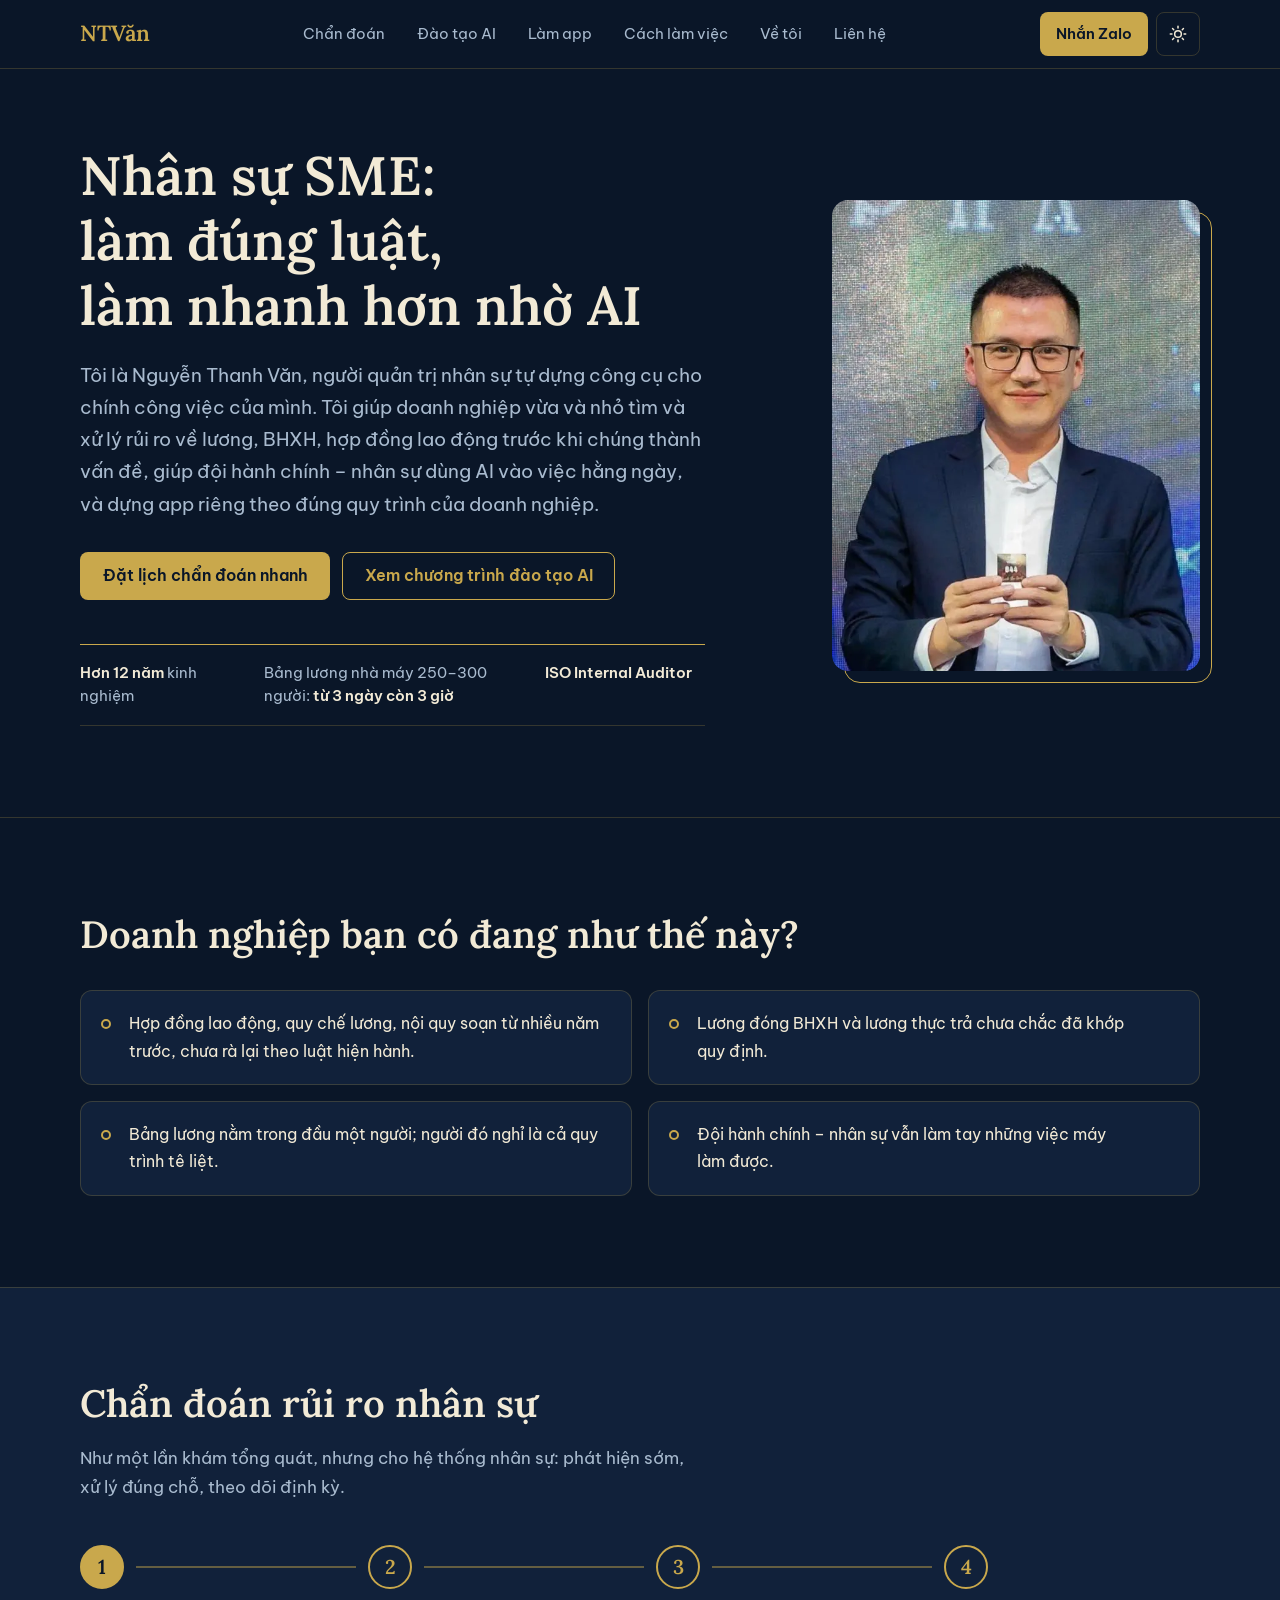
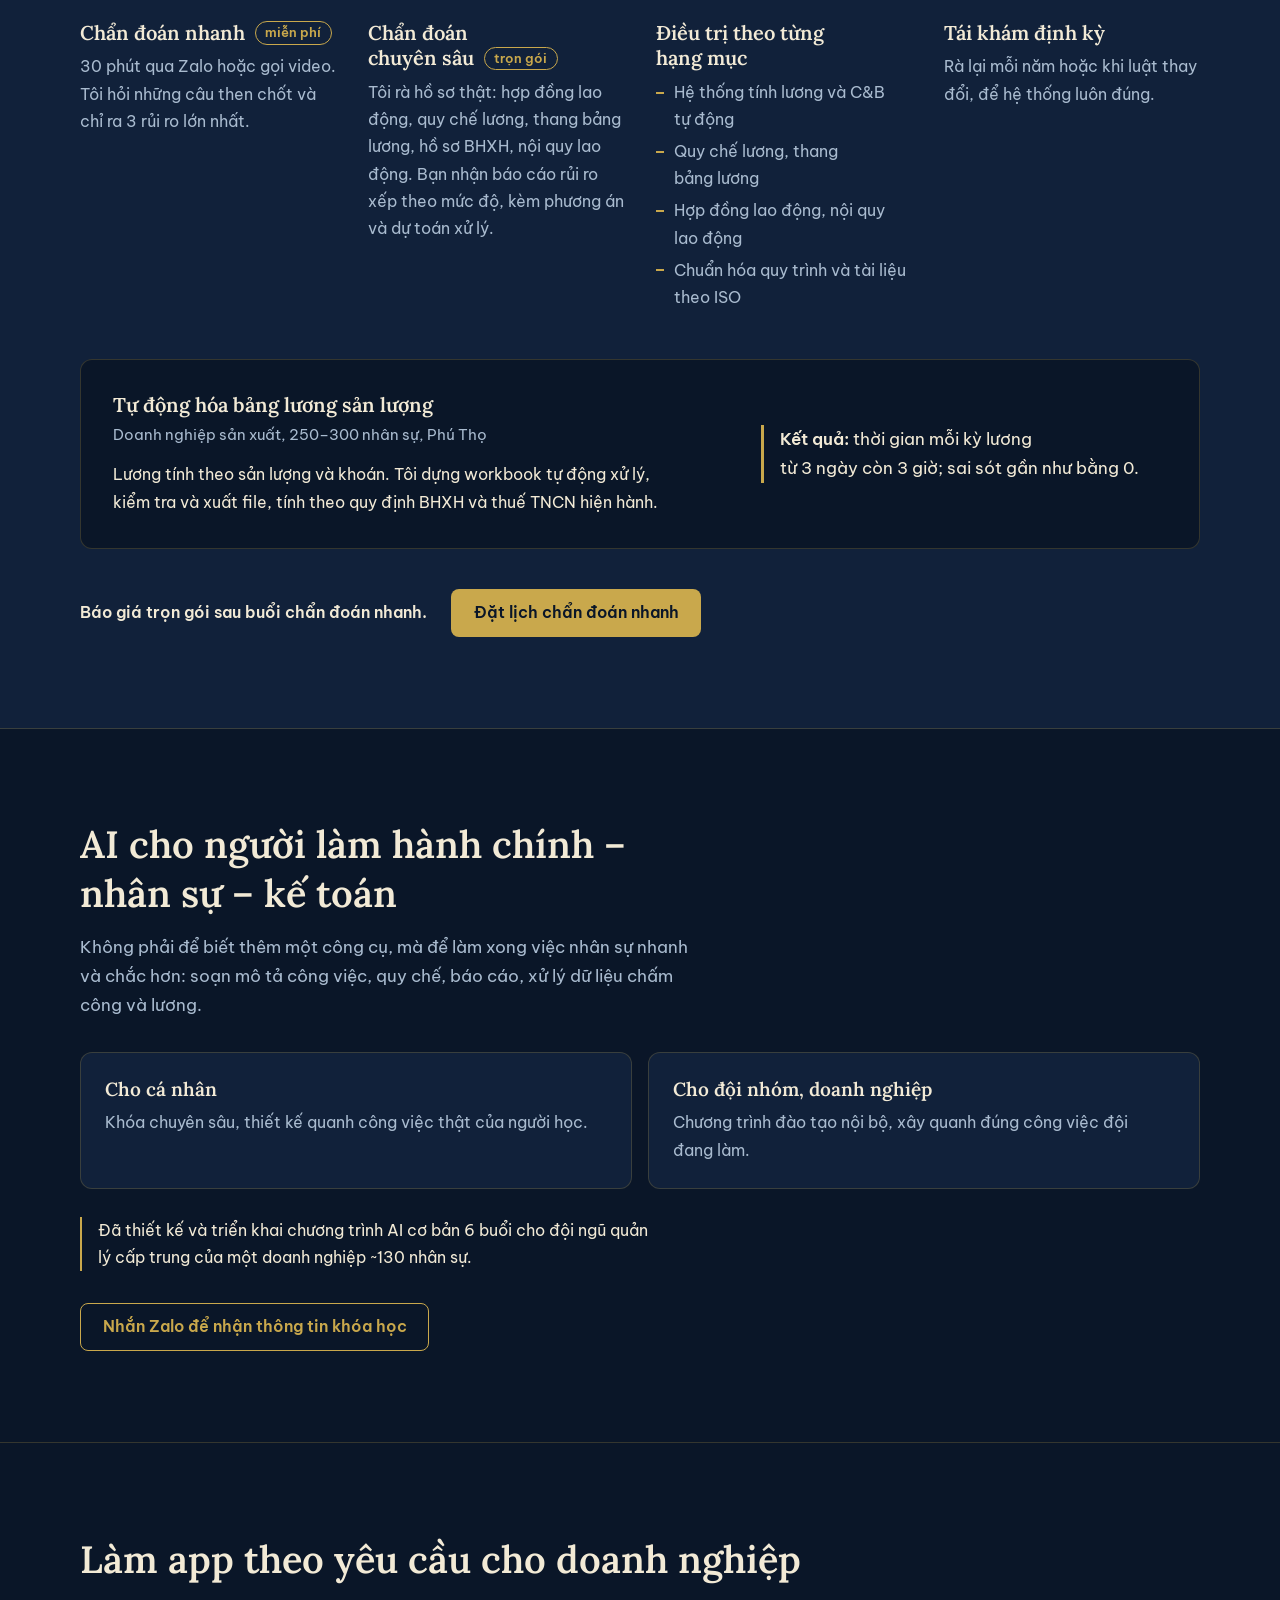
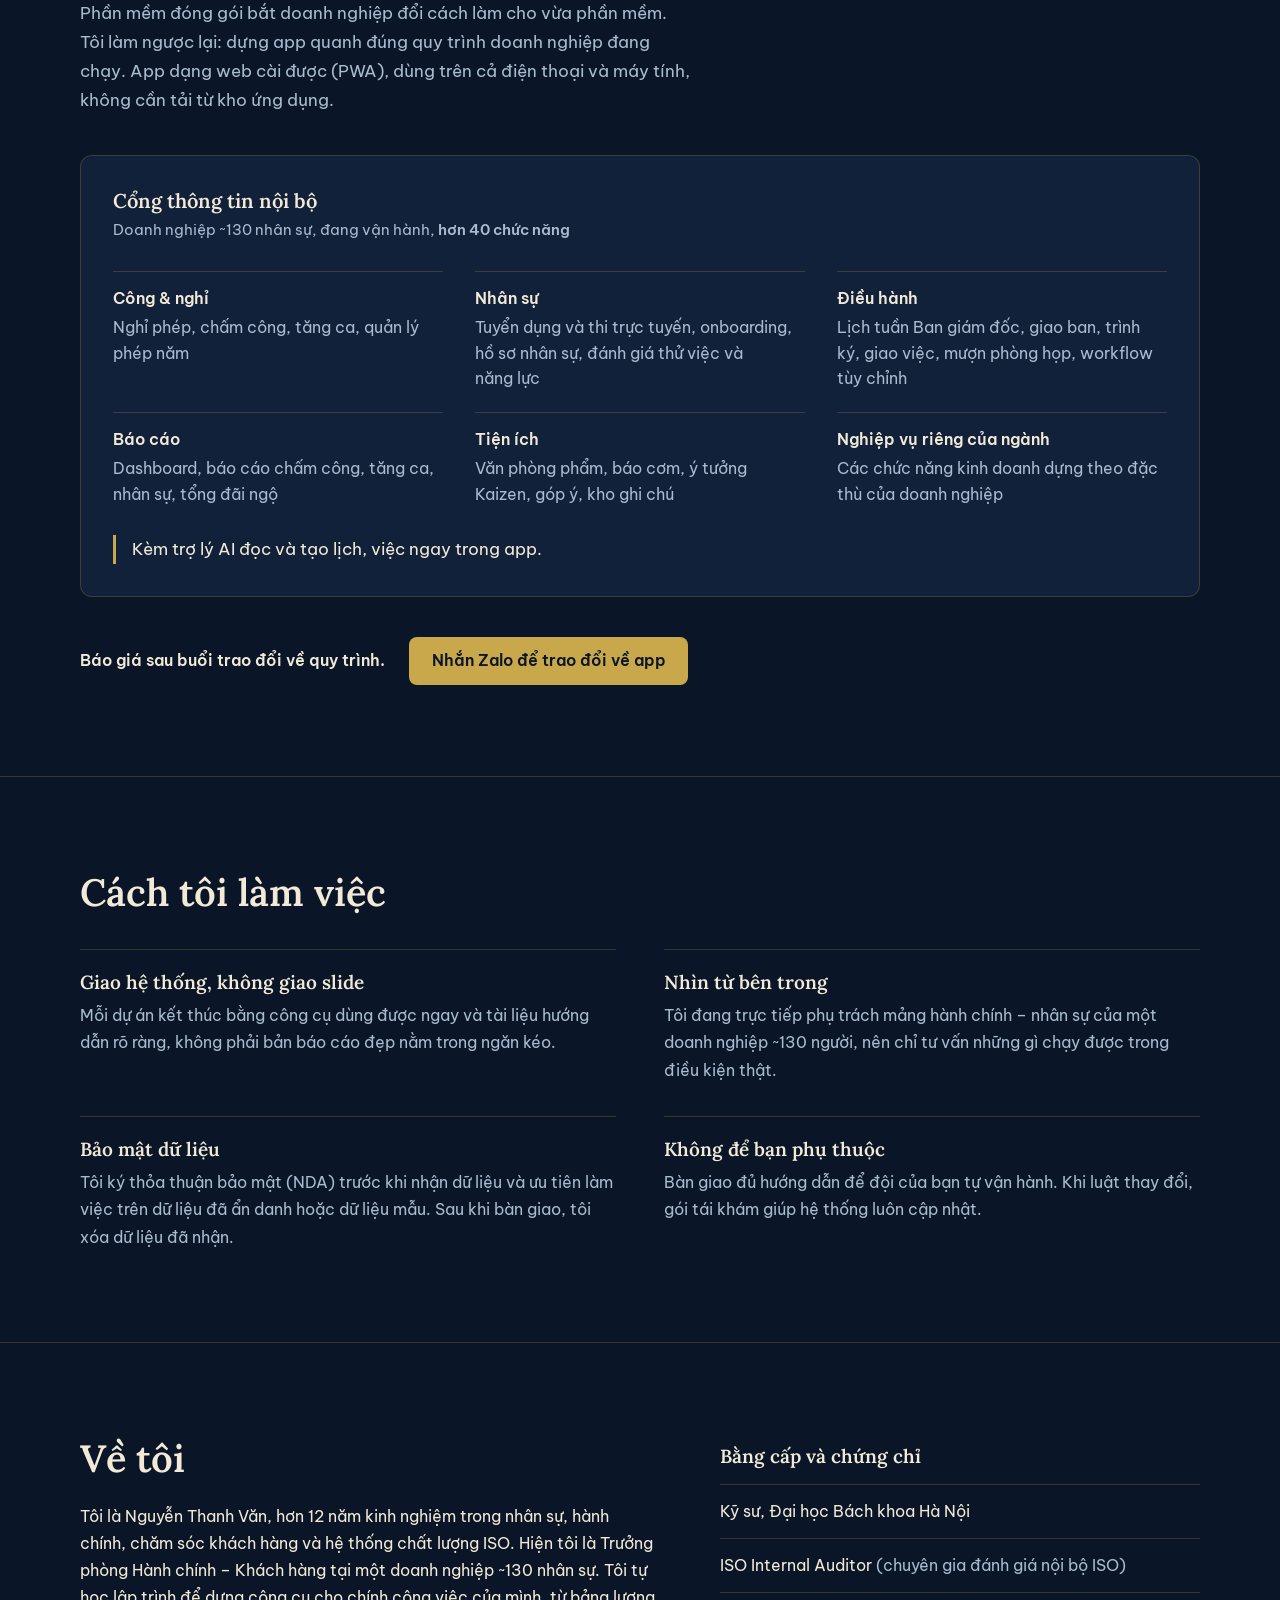
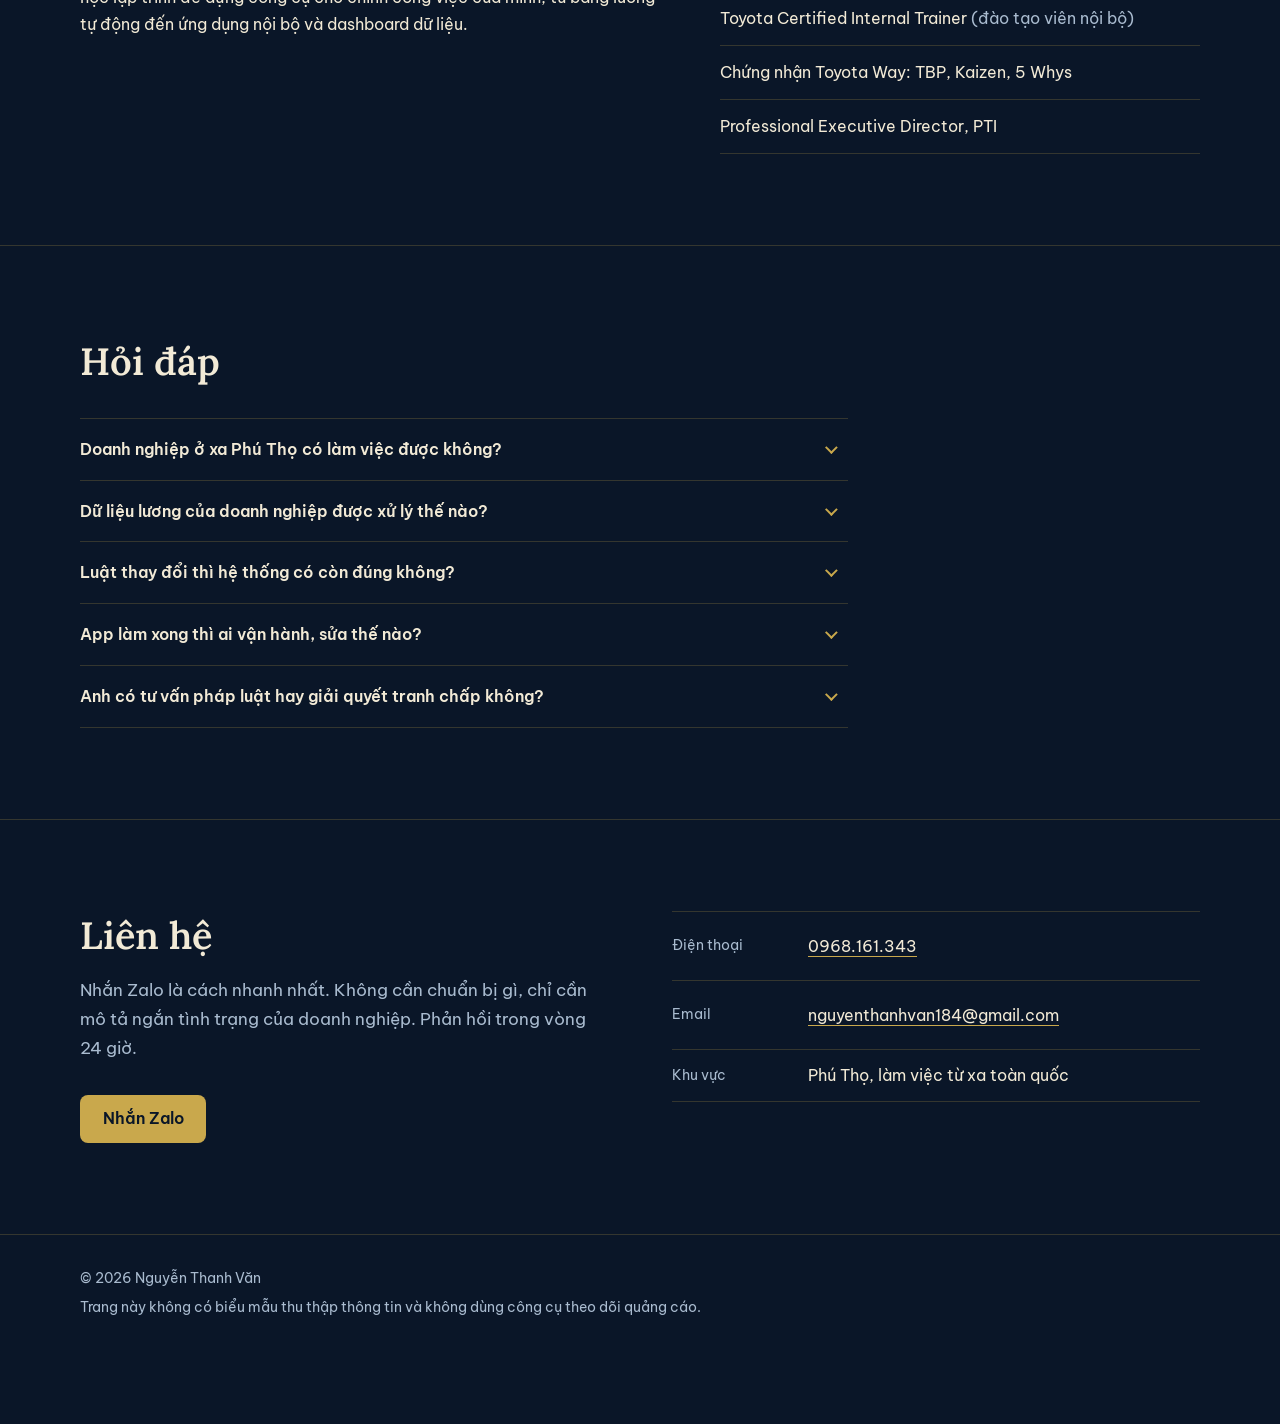
==== commit 22fdb018: "Thêm dịch vụ Làm app theo yêu cầu cho doanh nghiệp Mục mới sau Đào tạo AI, nút menu, vế trong câu gi" ====
--- a/index.html
+++ b/index.html
@@ -4,7 +4,7 @@
 <meta charset="UTF-8">
 <meta name="viewport" content="width=device-width, initial-scale=1">
 <title>Nguyễn Thanh Văn | Chẩn đoán rủi ro nhân sự &amp; AI cho SME</title>
-<meta name="description" content="Chẩn đoán, xử lý rủi ro lương, BHXH, hợp đồng lao động cho SME. Đào tạo AI cho người làm hành chính – nhân sự – kế toán.">
+<meta name="description" content="Chẩn đoán, xử lý rủi ro lương, BHXH, hợp đồng lao động cho SME. Đào tạo AI cho người làm hành chính – nhân sự – kế toán. Làm app theo yêu cầu cho doanh nghiệp.">
 <meta name="author" content="Nguyễn Thanh Văn">
 <meta name="theme-color" content="#0a1628">
 <link rel="canonical" href="https://nguyenthanhvan.com.vn/">
@@ -15,7 +15,7 @@
 <meta property="og:site_name" content="Nguyễn Thanh Văn">
 <meta property="og:url" content="https://nguyenthanhvan.com.vn/">
 <meta property="og:title" content="Nguyễn Thanh Văn | Chẩn đoán rủi ro nhân sự &amp; AI cho SME">
-<meta property="og:description" content="Chẩn đoán, xử lý rủi ro lương, BHXH, hợp đồng lao động cho SME. Đào tạo AI cho người làm hành chính – nhân sự – kế toán.">
+<meta property="og:description" content="Chẩn đoán, xử lý rủi ro lương, BHXH, hợp đồng lao động cho SME. Đào tạo AI cho người làm hành chính – nhân sự – kế toán. Làm app theo yêu cầu cho doanh nghiệp.">
 <meta property="og:image" content="https://nguyenthanhvan.com.vn/img/og-image.jpg">
 <meta property="og:image:type" content="image/jpeg">
 <meta property="og:image:width" content="1200">
@@ -23,7 +23,7 @@
 <meta property="og:image:alt" content="Nguyễn Thanh Văn – Nhân sự SME: làm đúng luật, làm nhanh hơn nhờ AI">
 <meta name="twitter:card" content="summary_large_image">
 <meta name="twitter:title" content="Nguyễn Thanh Văn | Chẩn đoán rủi ro nhân sự &amp; AI cho SME">
-<meta name="twitter:description" content="Chẩn đoán, xử lý rủi ro lương, BHXH, hợp đồng lao động cho SME. Đào tạo AI cho người làm hành chính – nhân sự – kế toán.">
+<meta name="twitter:description" content="Chẩn đoán, xử lý rủi ro lương, BHXH, hợp đồng lao động cho SME. Đào tạo AI cho người làm hành chính – nhân sự – kế toán. Làm app theo yêu cầu cho doanh nghiệp.">
 <meta name="twitter:image" content="https://nguyenthanhvan.com.vn/img/og-image.jpg">
 <meta name="twitter:image:alt" content="Nguyễn Thanh Văn – Nhân sự SME: làm đúng luật, làm nhanh hơn nhờ AI">
 
@@ -186,6 +186,16 @@
 .proof-note{max-width:36em;margin-top:1.75rem;padding-left:1rem;border-left:2px solid var(--accent)}
 @media (min-width:40em){.offers{grid-template-columns:repeat(2,minmax(0,1fr))}}
 
+/* ===== Làm app theo yêu cầu ===== */
+.app-case{margin-top:2.5rem;padding:1.5rem;background:var(--surface);border:1px solid var(--line);border-radius:.75rem}
+.app-case h3{font-size:1.25rem}
+.modules{display:grid;gap:1.25rem 2rem;margin-top:1.75rem;padding:0;list-style:none}
+.modules li{padding-top:.9rem;border-top:1px solid var(--line);color:var(--muted);line-height:1.6}
+.modules strong{display:block;margin-bottom:.2rem;color:var(--text)}
+.app-case .case-result{margin-top:1.75rem}
+@media (min-width:40em){.modules{grid-template-columns:repeat(2,minmax(0,1fr))}}
+@media (min-width:60em){.app-case{padding:2rem}.modules{grid-template-columns:repeat(3,minmax(0,1fr))}}
+
 /* ===== Cách tôi làm việc ===== */
 .principles{display:grid;gap:2rem 3rem;margin-top:2rem;padding:0;list-style:none}
 .principles li{padding-top:1.25rem;border-top:1px solid var(--line)}
@@ -262,6 +272,7 @@
       <ul>
         <li><a href="#chan-doan">Chẩn đoán</a></li>
         <li><a href="#dao-tao-ai">Đào tạo AI</a></li>
+        <li><a href="#lam-app">Làm app</a></li>
         <li><a href="#cach-lam-viec">Cách làm việc</a></li>
         <li><a href="#about">Về tôi</a></li>
         <li><a href="#contact">Liên hệ</a></li>
@@ -283,6 +294,7 @@
           <ul>
             <li><a href="#chan-doan">Chẩn đoán</a></li>
             <li><a href="#dao-tao-ai">Đào tạo AI</a></li>
+            <li><a href="#lam-app">Làm app</a></li>
             <li><a href="#cach-lam-viec">Cách làm việc</a></li>
             <li><a href="#about">Về tôi</a></li>
             <li><a href="#contact">Liên hệ</a></li>
@@ -299,7 +311,7 @@
     <div class="wrap hero-grid">
       <div>
         <h1 id="hero-title"><span class="nw">Nhân sự SME:</span> <span class="nw">làm đúng luật,</span> <span class="nw">làm nhanh hơn</span> <span class="nw">nhờ AI</span></h1>
-        <p class="lead">Tôi là Nguyễn Thanh Văn, người quản trị nhân sự tự dựng công cụ cho chính công việc của mình. Tôi giúp doanh nghiệp vừa và nhỏ tìm và xử lý rủi ro về lương, BHXH, hợp đồng lao động trước khi chúng thành vấn đề, và giúp đội hành chính – nhân sự dùng AI vào việc hằng ngày.</p>
+        <p class="lead">Tôi là Nguyễn Thanh Văn, người quản trị nhân sự tự dựng công cụ cho chính công việc của mình. Tôi giúp doanh nghiệp vừa và nhỏ tìm và xử lý rủi ro về lương, BHXH, hợp đồng lao động trước khi chúng thành vấn đề, giúp đội hành chính – nhân sự dùng AI vào việc hằng ngày, và dựng app riêng theo đúng quy trình của doanh nghiệp.</p>
         <div class="actions">
           <a class="btn btn-primary" href="https://zalo.me/0968161343" target="_blank" rel="noopener">Đặt lịch chẩn đoán nhanh</a>
           <a class="btn btn-ghost" href="#dao-tao-ai">Xem chương trình đào tạo AI</a>
@@ -392,6 +404,32 @@
       <p class="proof-note">Đã thiết kế và triển khai chương trình AI cơ bản 6 buổi cho đội ngũ quản lý cấp trung của một doanh nghiệp ~130 nhân sự.</p>
       <div class="section-cta">
         <a class="btn btn-ghost" href="https://zalo.me/0968161343" target="_blank" rel="noopener">Nhắn Zalo để nhận thông tin khóa học</a>
+      </div>
+    </div>
+  </section>
+
+  <section class="section" id="lam-app" aria-labelledby="lam-app-title">
+    <div class="wrap">
+      <h2 id="lam-app-title">Làm app <span class="nw">theo yêu cầu</span> <span class="nw">cho doanh nghiệp</span></h2>
+      <p class="section-lead">Phần mềm đóng gói bắt doanh nghiệp đổi cách làm cho vừa phần mềm. Tôi làm ngược lại: dựng app quanh đúng quy trình doanh nghiệp đang chạy. App dạng web cài được (PWA), dùng trên cả điện thoại và máy tính, không cần tải từ kho ứng dụng.</p>
+
+      <article class="app-case" aria-labelledby="app-case-title">
+        <h3 id="app-case-title">Cổng thông tin nội bộ</h3>
+        <p class="case-meta">Doanh nghiệp ~130 nhân sự, đang vận hành, <strong>hơn 40 chức năng</strong></p>
+        <ul class="modules" role="list">
+          <li><strong>Công &amp; nghỉ</strong>Nghỉ phép, chấm công, tăng ca, quản lý phép năm</li>
+          <li><strong>Nhân sự</strong>Tuyển dụng và thi trực tuyến, onboarding, hồ sơ nhân sự, đánh giá thử việc và năng lực</li>
+          <li><strong>Điều hành</strong>Lịch tuần Ban giám đốc, giao ban, trình ký, giao việc, mượn phòng họp, workflow tùy chỉnh</li>
+          <li><strong>Báo cáo</strong>Dashboard, báo cáo chấm công, tăng ca, nhân sự, tổng đãi ngộ</li>
+          <li><strong>Tiện ích</strong>Văn phòng phẩm, báo cơm, ý tưởng Kaizen, góp ý, kho ghi chú</li>
+          <li><strong>Nghiệp vụ riêng của ngành</strong>Các chức năng kinh doanh dựng theo đặc thù của doanh nghiệp</li>
+        </ul>
+        <p class="case-result">Kèm trợ lý AI đọc và tạo lịch, việc ngay trong app.</p>
+      </article>
+
+      <div class="ladder-cta">
+        <p>Báo giá sau buổi trao đổi về quy trình.</p>
+        <a class="btn btn-primary" href="https://zalo.me/0968161343" target="_blank" rel="noopener">Nhắn Zalo để trao đổi về app</a>
       </div>
     </div>
   </section>
@@ -456,6 +494,10 @@
           <p>Mỗi khi quy định về lương, BHXH, thuế thay đổi, gói tái khám sẽ rà và cập nhật lại hệ thống.</p>
         </details>
         <details>
+          <summary>App làm xong thì ai vận hành, sửa thế nào?</summary>
+          <p>Tôi bàn giao mã nguồn kèm hướng dẫn để doanh nghiệp tự vận hành. Nếu doanh nghiệp cần, tôi tiếp tục bảo trì và sửa đổi theo nhu cầu.</p>
+        </details>
+        <details>
           <summary>Anh có tư vấn pháp luật hay giải quyết tranh chấp không?</summary>
           <p>Tôi tư vấn quản trị và tuân thủ nhân sự. Với tranh chấp, khiếu kiện hoặc khi cần ý kiến pháp lý chính thức, tôi khuyến nghị doanh nghiệp làm việc với luật sư.</p>
         </details>
@@ -500,8 +542,8 @@
   "name": "Nguyễn Thanh Văn",
   "url": "https://nguyenthanhvan.com.vn/",
   "image": "https://nguyenthanhvan.com.vn/img/avatar.jpg",
-  "description": "Chẩn đoán, xử lý rủi ro lương, BHXH, hợp đồng lao động cho SME. Đào tạo AI cho người làm hành chính – nhân sự – kế toán.",
-  "knowsAbout": ["Quản trị nhân sự", "Tính lương và C&B", "BHXH", "Tuân thủ pháp luật lao động", "Tự động hóa", "Ứng dụng AI"],
+  "description": "Chẩn đoán, xử lý rủi ro lương, BHXH, hợp đồng lao động cho SME. Đào tạo AI cho người làm hành chính – nhân sự – kế toán. Làm app theo yêu cầu cho doanh nghiệp.",
+  "knowsAbout": ["Quản trị nhân sự", "Tính lương và C&B", "BHXH", "Tuân thủ pháp luật lao động", "Tự động hóa", "Ứng dụng AI", "Phát triển ứng dụng web (PWA)"],
   "alumniOf": { "@type": "CollegeOrUniversity", "name": "Đại học Bách khoa Hà Nội" },
   "address": { "@type": "PostalAddress", "addressRegion": "Phú Thọ", "addressCountry": "VN" }
 }
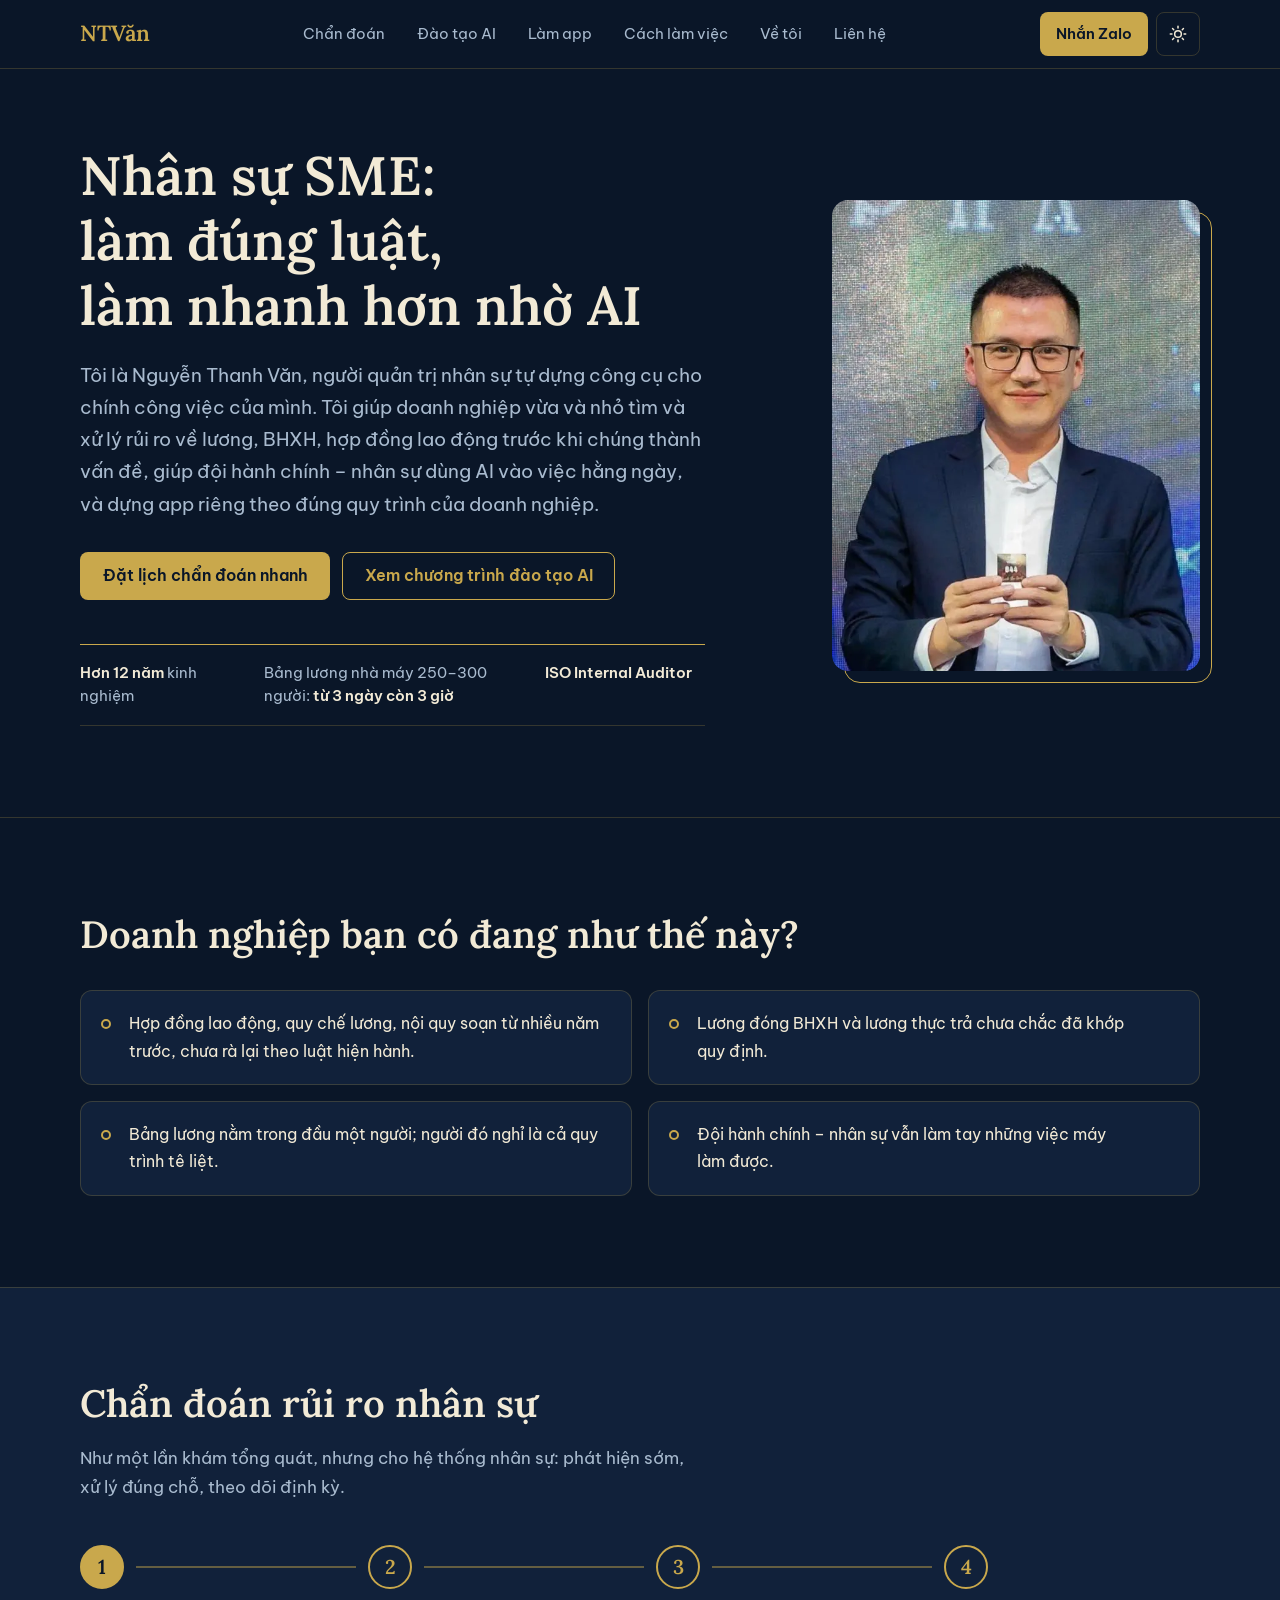
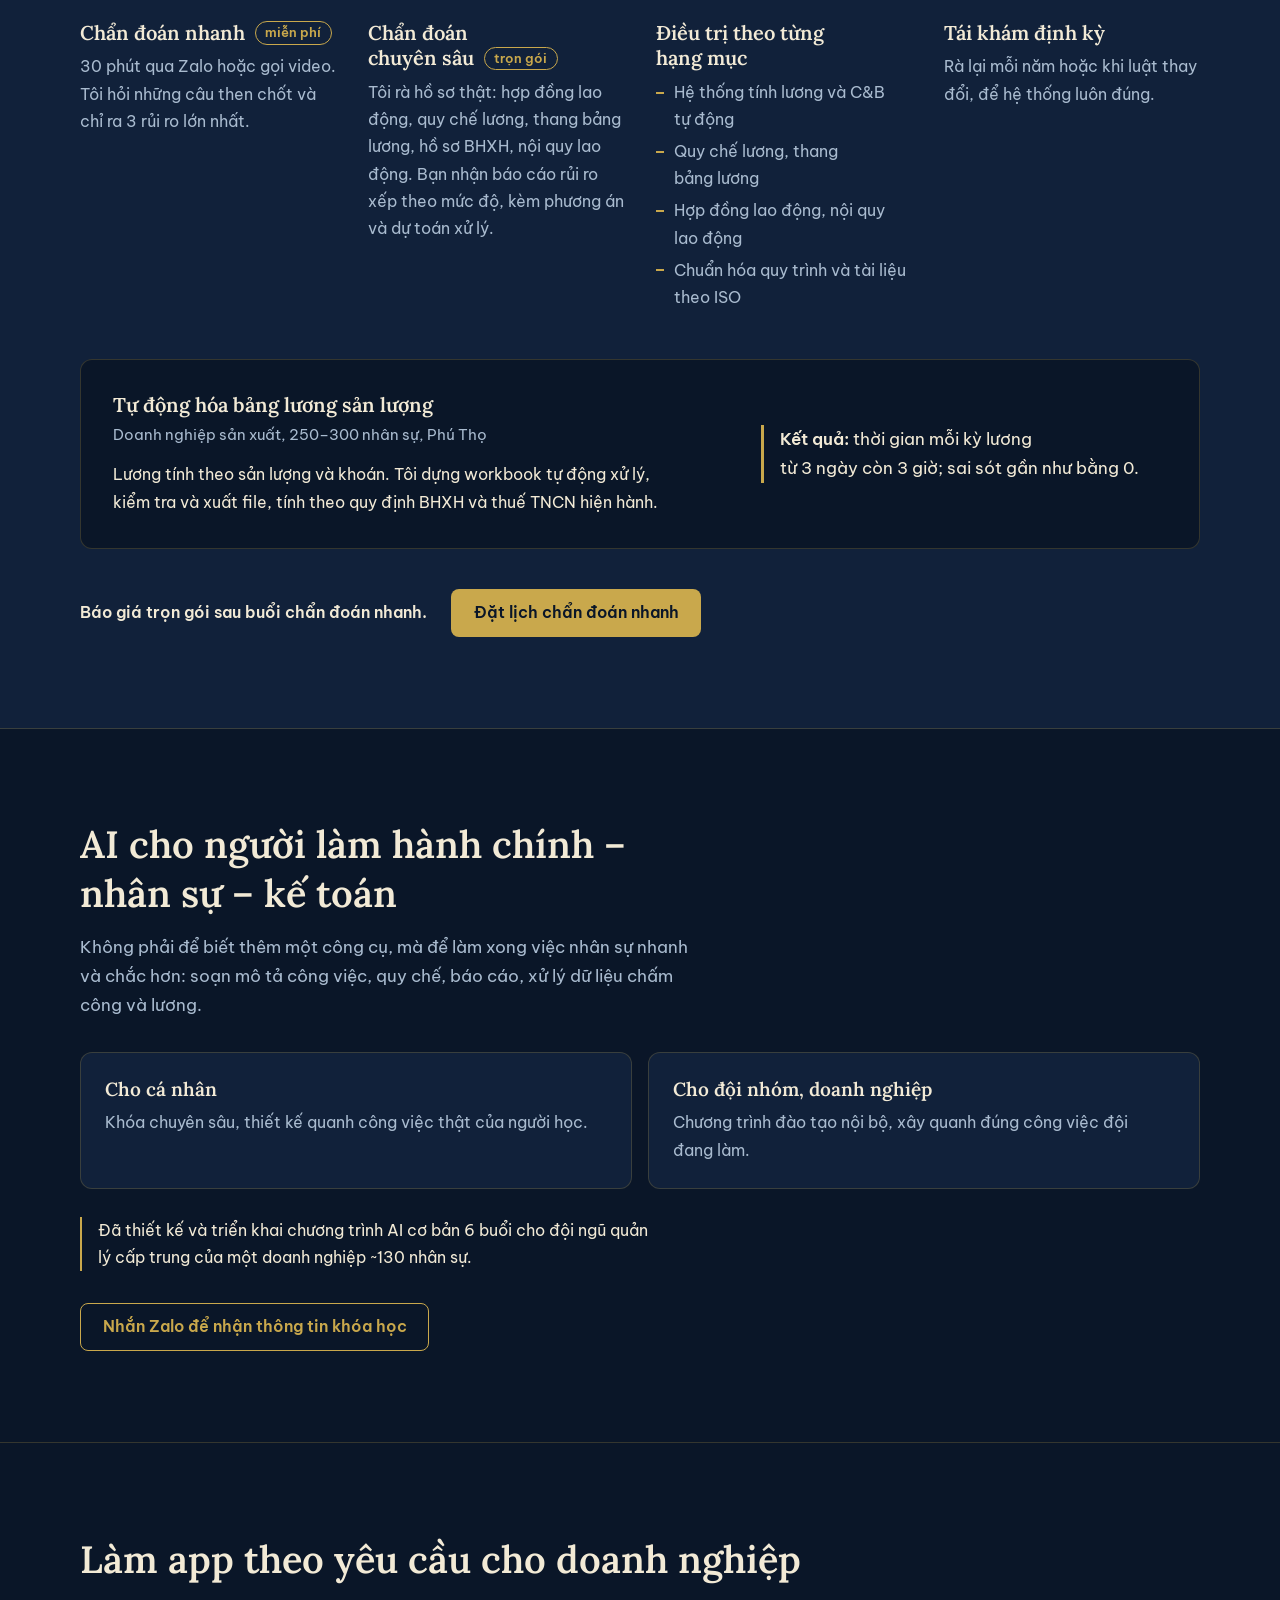
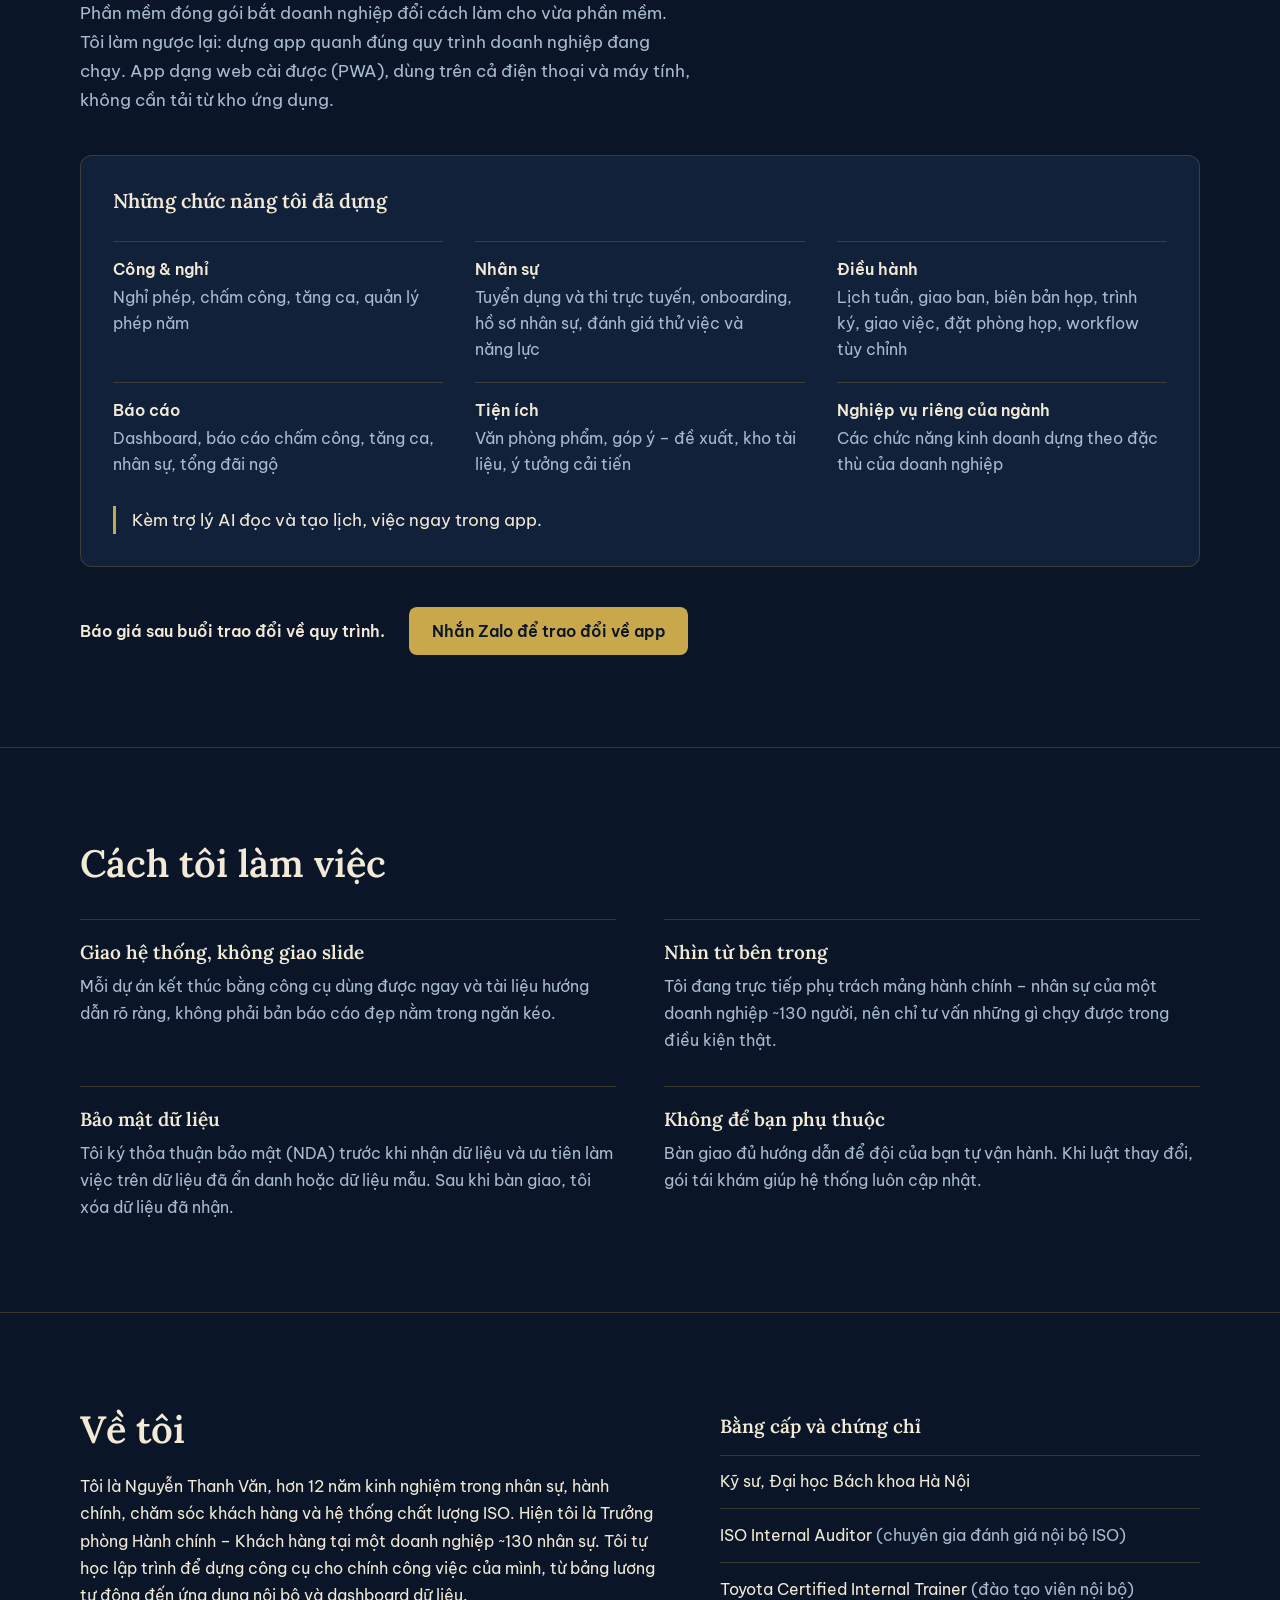
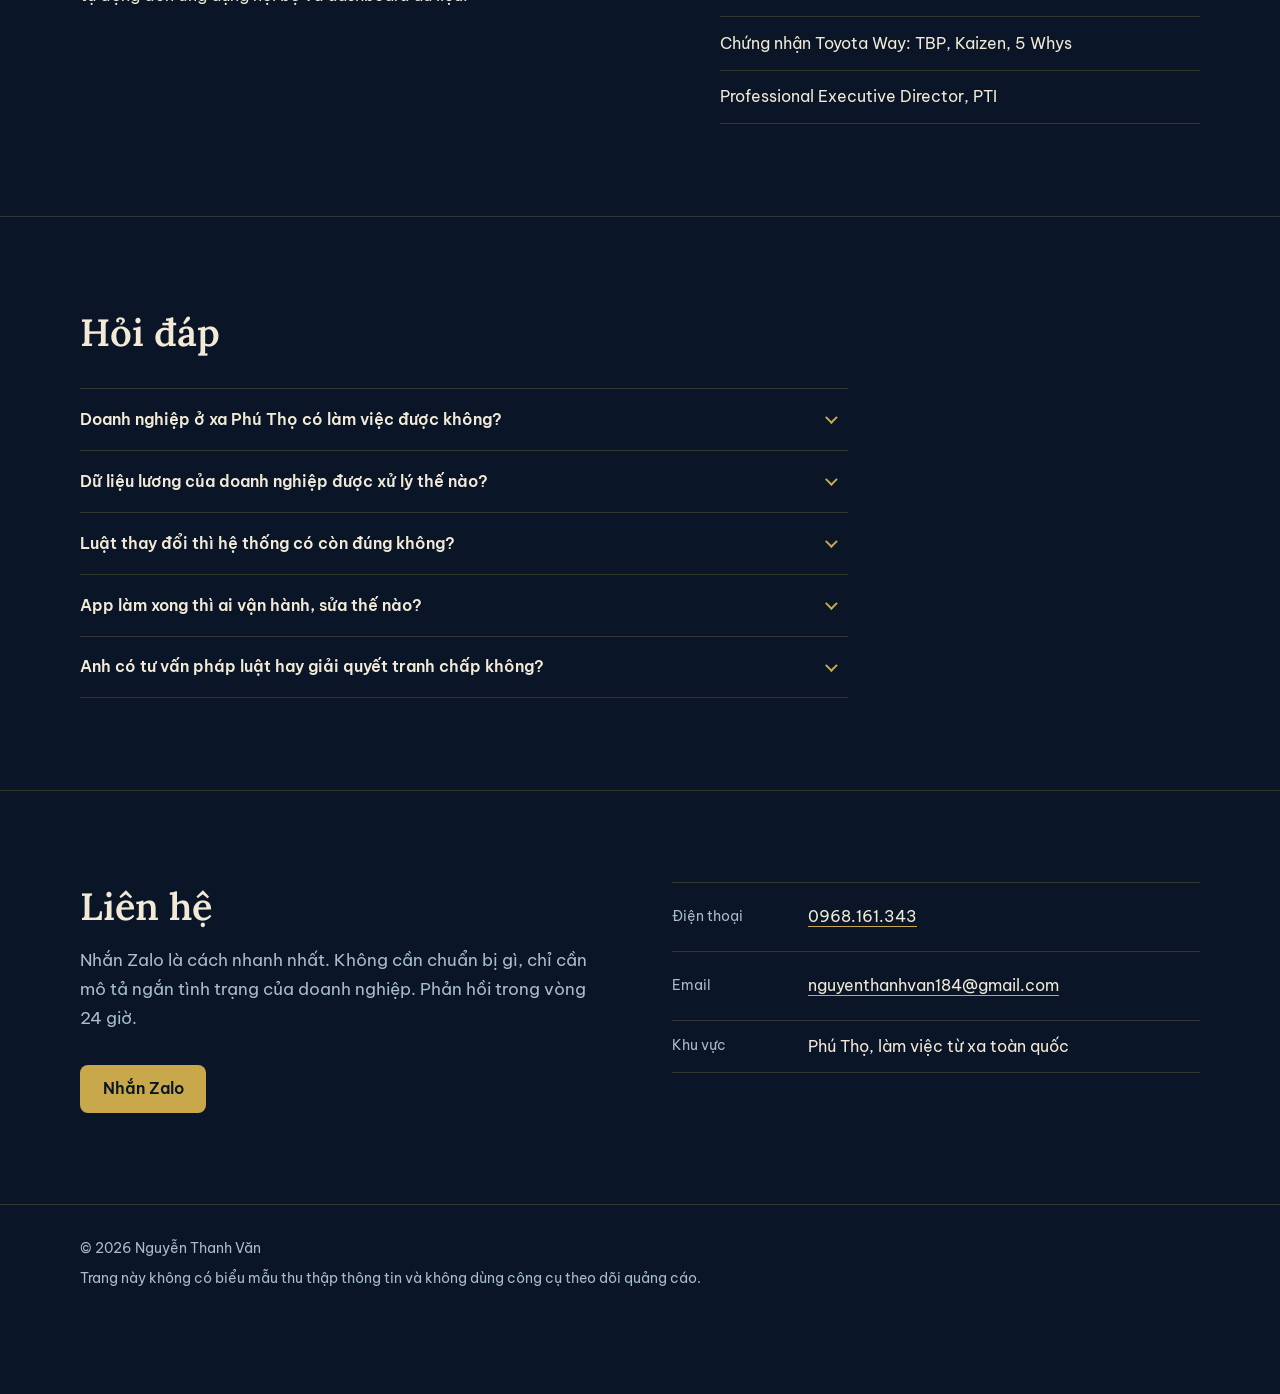
==== commit 741c28cd: "Làm app: bỏ chi tiết nhận diện công ty, viết chung các nhóm chức năng Co-Authored-By: Claude Opus 5." ====
--- a/index.html
+++ b/index.html
@@ -414,14 +414,13 @@
       <p class="section-lead">Phần mềm đóng gói bắt doanh nghiệp đổi cách làm cho vừa phần mềm. Tôi làm ngược lại: dựng app quanh đúng quy trình doanh nghiệp đang chạy. App dạng web cài được (PWA), dùng trên cả điện thoại và máy tính, không cần tải từ kho ứng dụng.</p>
 
       <article class="app-case" aria-labelledby="app-case-title">
-        <h3 id="app-case-title">Cổng thông tin nội bộ</h3>
-        <p class="case-meta">Doanh nghiệp ~130 nhân sự, đang vận hành, <strong>hơn 40 chức năng</strong></p>
+        <h3 id="app-case-title">Những chức năng tôi đã dựng</h3>
         <ul class="modules" role="list">
           <li><strong>Công &amp; nghỉ</strong>Nghỉ phép, chấm công, tăng ca, quản lý phép năm</li>
           <li><strong>Nhân sự</strong>Tuyển dụng và thi trực tuyến, onboarding, hồ sơ nhân sự, đánh giá thử việc và năng lực</li>
-          <li><strong>Điều hành</strong>Lịch tuần Ban giám đốc, giao ban, trình ký, giao việc, mượn phòng họp, workflow tùy chỉnh</li>
+          <li><strong>Điều hành</strong>Lịch tuần, giao ban, biên bản họp, trình ký, giao việc, đặt phòng họp, workflow tùy chỉnh</li>
           <li><strong>Báo cáo</strong>Dashboard, báo cáo chấm công, tăng ca, nhân sự, tổng đãi ngộ</li>
-          <li><strong>Tiện ích</strong>Văn phòng phẩm, báo cơm, ý tưởng Kaizen, góp ý, kho ghi chú</li>
+          <li><strong>Tiện ích</strong>Văn phòng phẩm, góp ý – đề xuất, kho tài liệu, ý tưởng cải tiến</li>
           <li><strong>Nghiệp vụ riêng của ngành</strong>Các chức năng kinh doanh dựng theo đặc thù của doanh nghiệp</li>
         </ul>
         <p class="case-result">Kèm trợ lý AI đọc và tạo lịch, việc ngay trong app.</p>
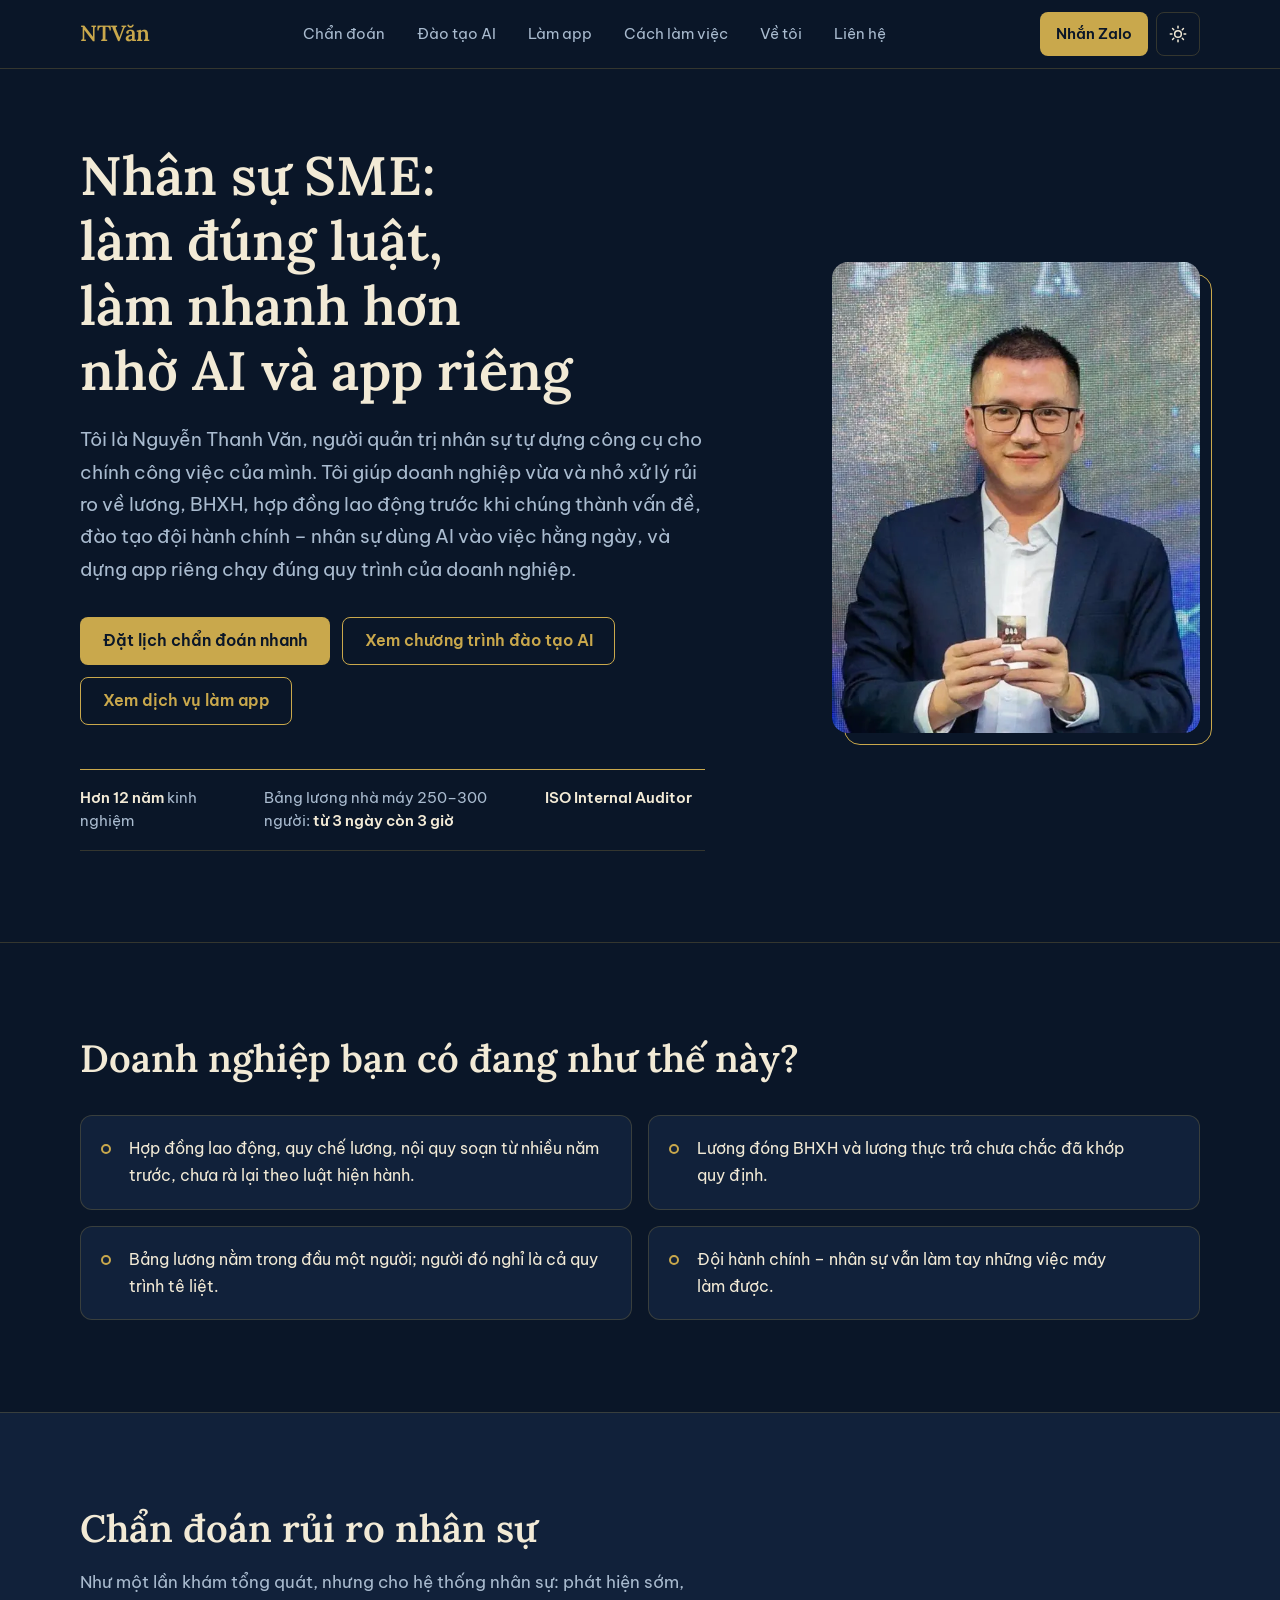
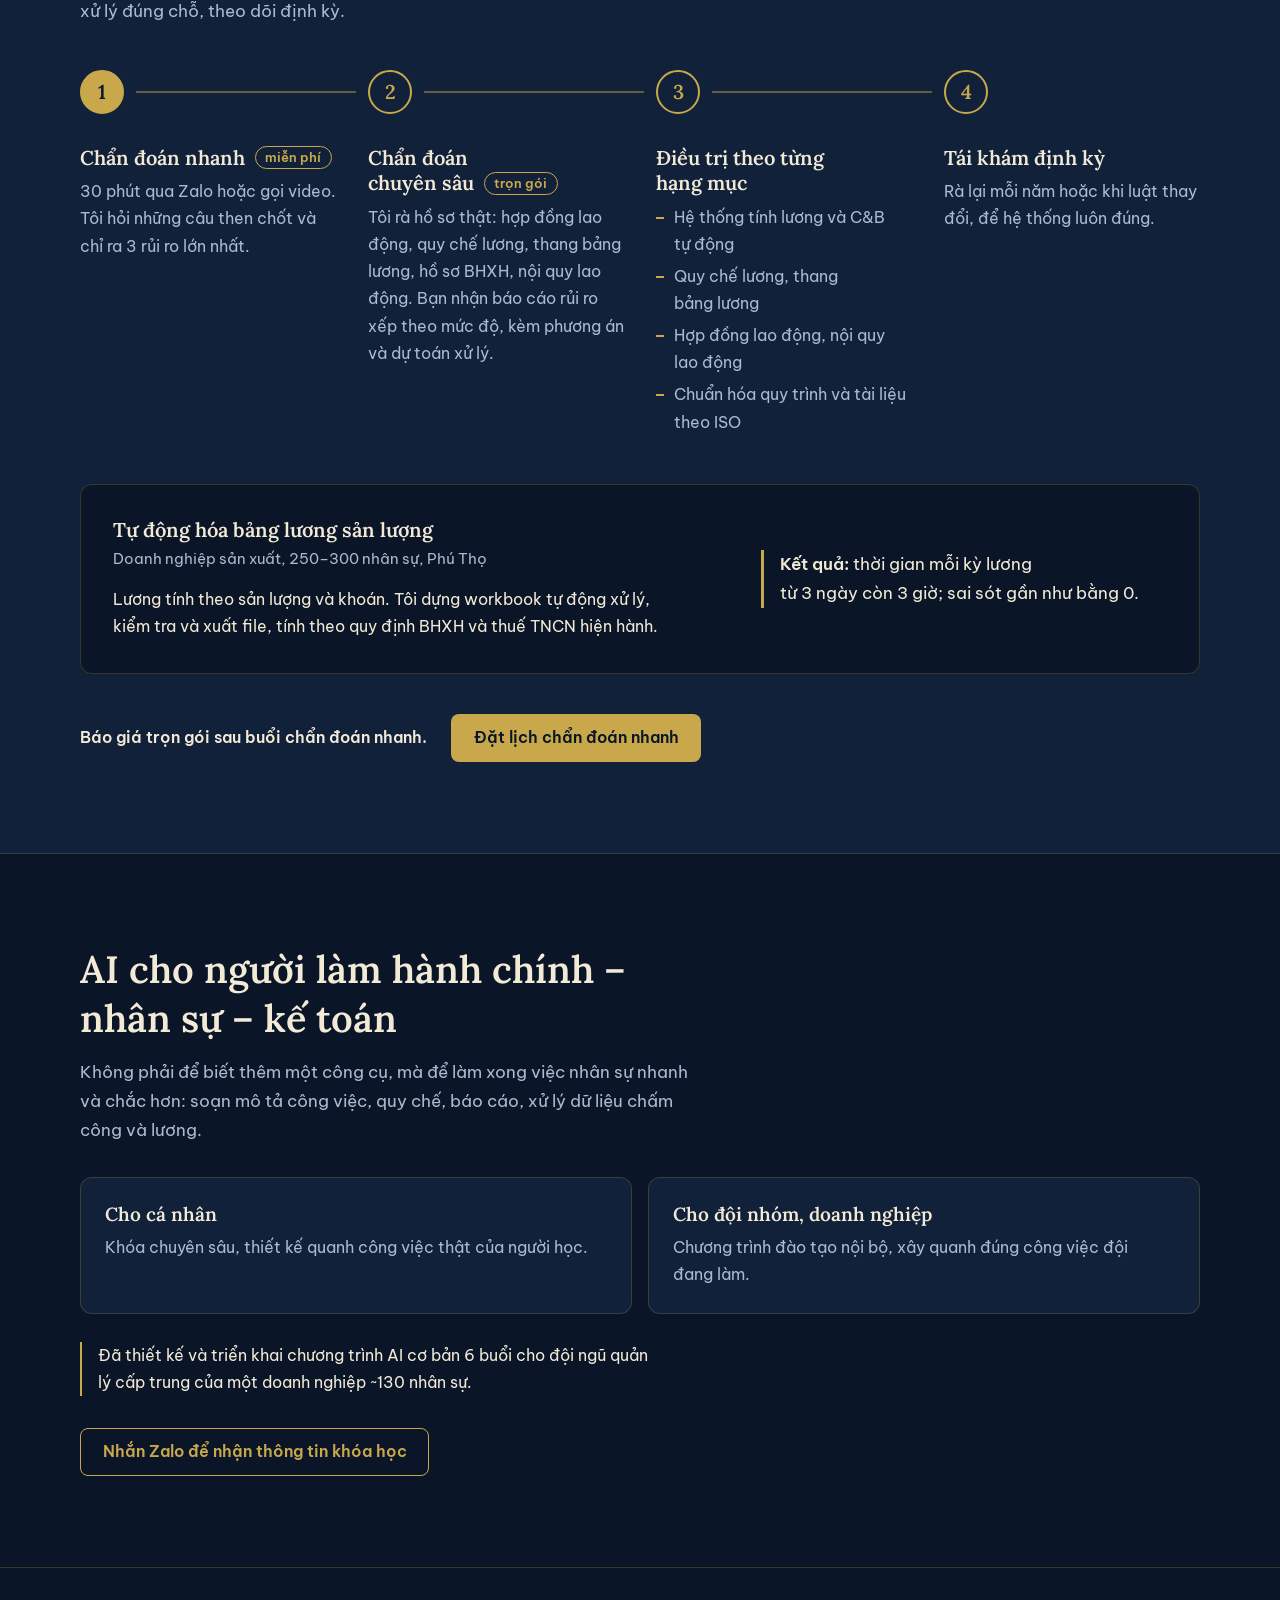
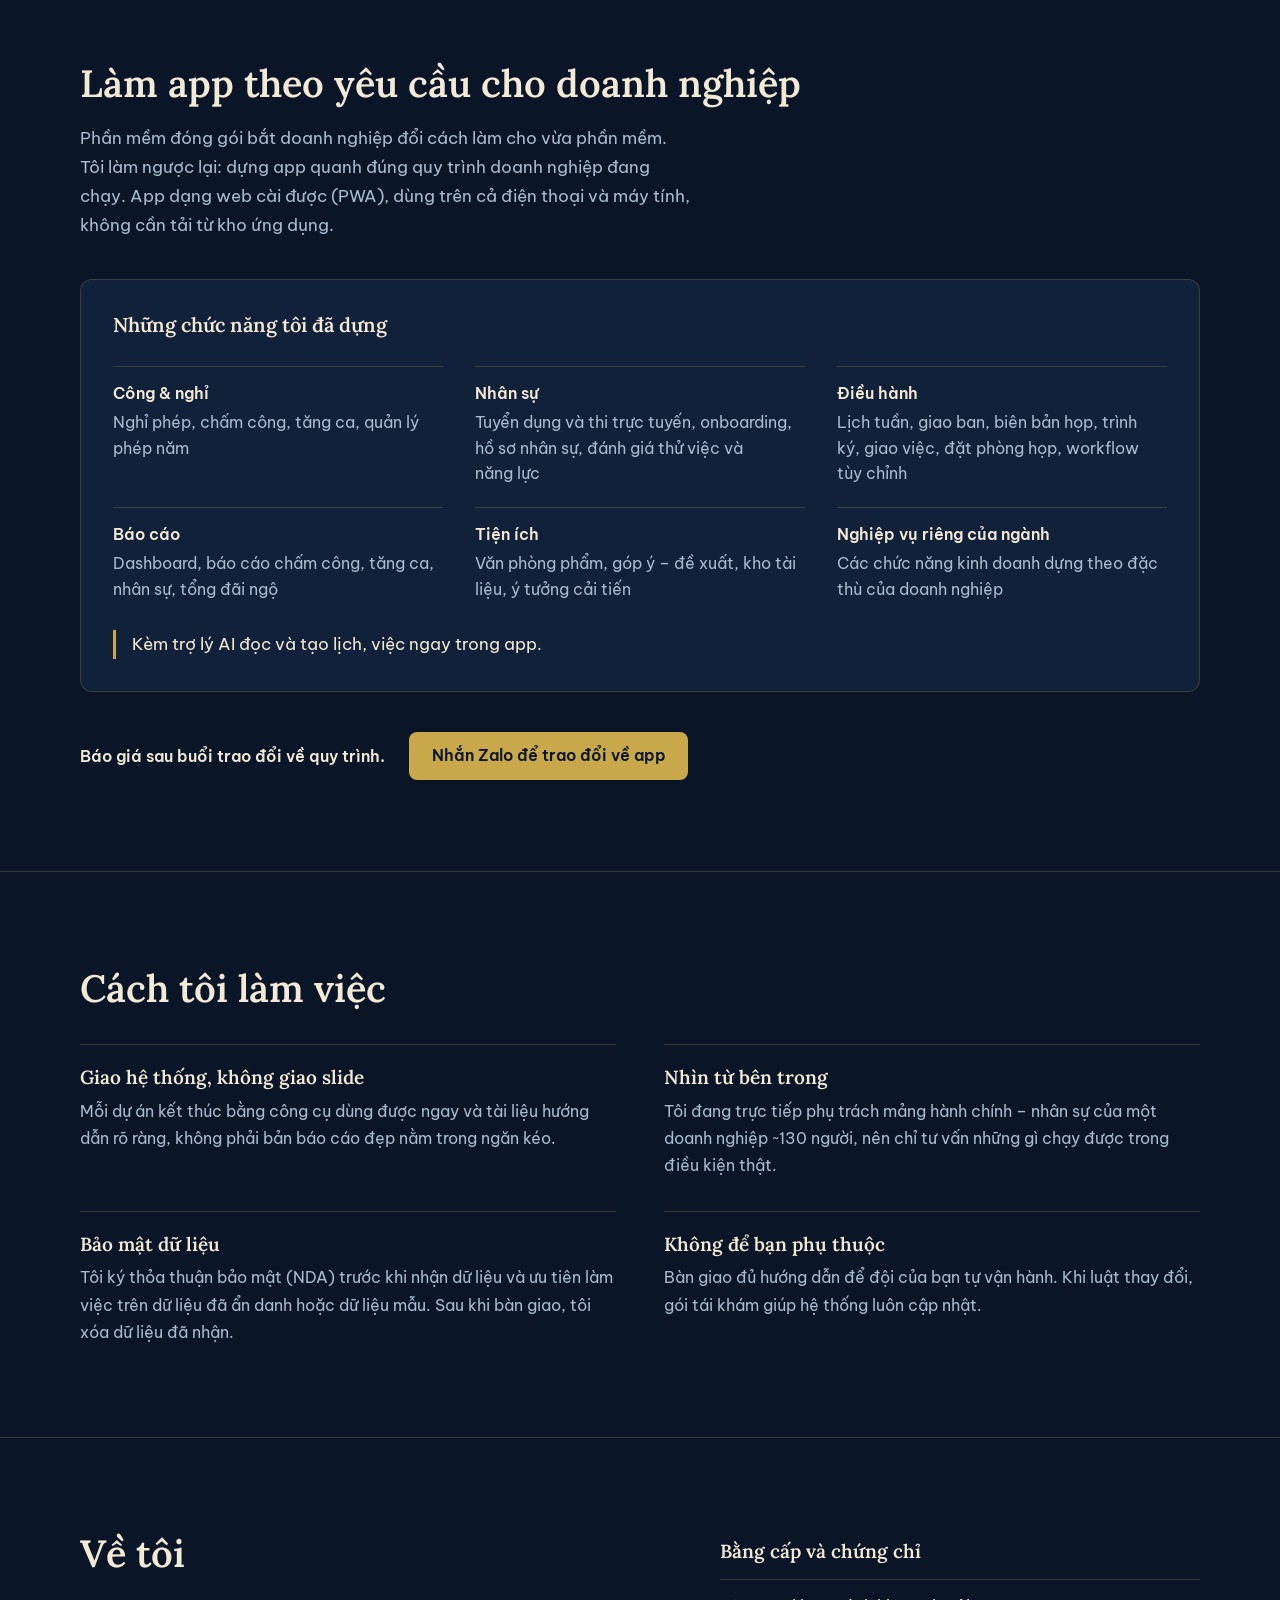
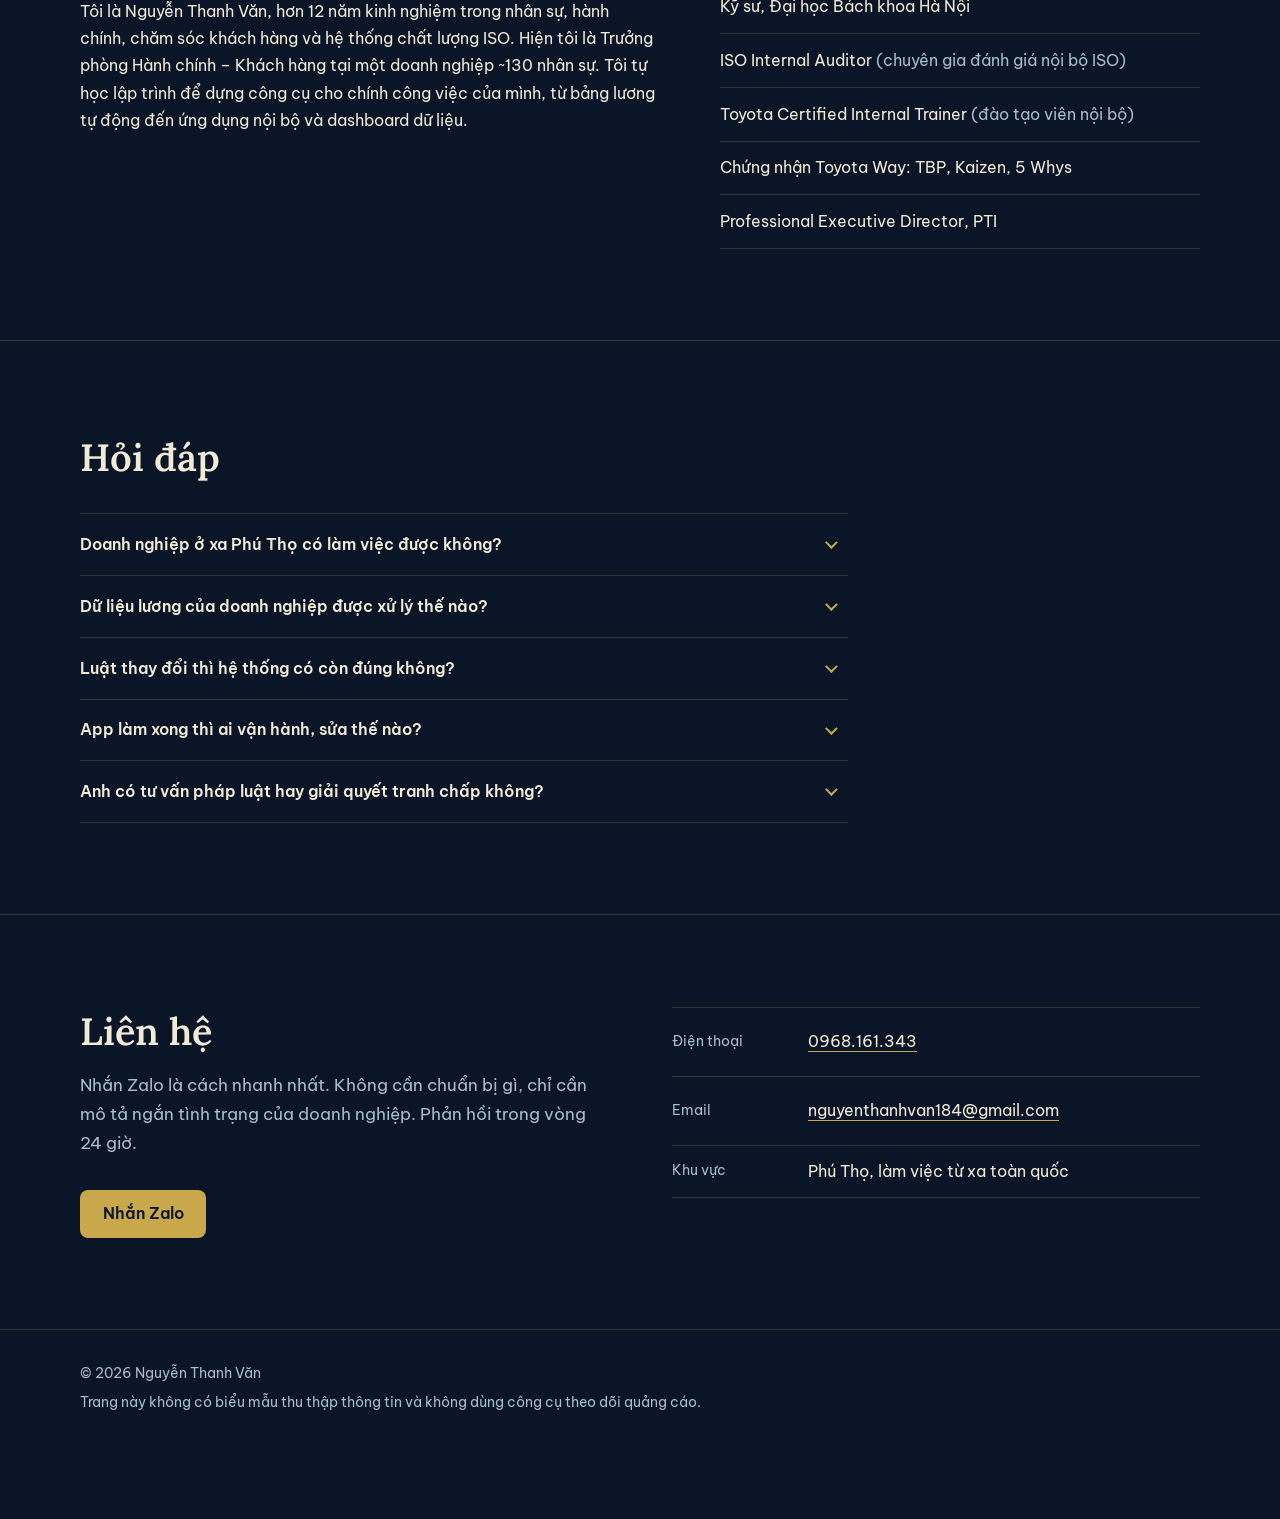
==== commit 46ffe8c6: "Đầu trang: thêm dịch vụ làm app vào tiêu đề, câu giới thiệu và nút Co-Authored-By: Claude Opus 5.5 <" ====
--- a/index.html
+++ b/index.html
@@ -310,11 +310,12 @@
   <section class="hero" id="top" aria-labelledby="hero-title">
     <div class="wrap hero-grid">
       <div>
-        <h1 id="hero-title"><span class="nw">Nhân sự SME:</span> <span class="nw">làm đúng luật,</span> <span class="nw">làm nhanh hơn</span> <span class="nw">nhờ AI</span></h1>
-        <p class="lead">Tôi là Nguyễn Thanh Văn, người quản trị nhân sự tự dựng công cụ cho chính công việc của mình. Tôi giúp doanh nghiệp vừa và nhỏ tìm và xử lý rủi ro về lương, BHXH, hợp đồng lao động trước khi chúng thành vấn đề, giúp đội hành chính – nhân sự dùng AI vào việc hằng ngày, và dựng app riêng theo đúng quy trình của doanh nghiệp.</p>
+        <h1 id="hero-title"><span class="nw">Nhân sự SME:</span> <span class="nw">làm đúng luật,</span> <span class="nw">làm nhanh hơn</span> <span class="nw">nhờ AI</span> <span class="nw">và app riêng</span></h1>
+        <p class="lead">Tôi là Nguyễn Thanh Văn, người quản trị nhân sự tự dựng công cụ cho chính công việc của mình. Tôi giúp doanh nghiệp vừa và nhỏ xử lý rủi ro về lương, BHXH, hợp đồng lao động trước khi chúng thành vấn đề, đào tạo đội hành chính – nhân sự dùng AI vào việc hằng ngày, và dựng app riêng chạy đúng quy trình của doanh nghiệp.</p>
         <div class="actions">
           <a class="btn btn-primary" href="https://zalo.me/0968161343" target="_blank" rel="noopener">Đặt lịch chẩn đoán nhanh</a>
           <a class="btn btn-ghost" href="#dao-tao-ai">Xem chương trình đào tạo AI</a>
+          <a class="btn btn-ghost" href="#lam-app">Xem dịch vụ làm app</a>
         </div>
         <ul class="proof" role="list">
           <li><strong>Hơn 12 năm</strong> kinh nghiệm</li>
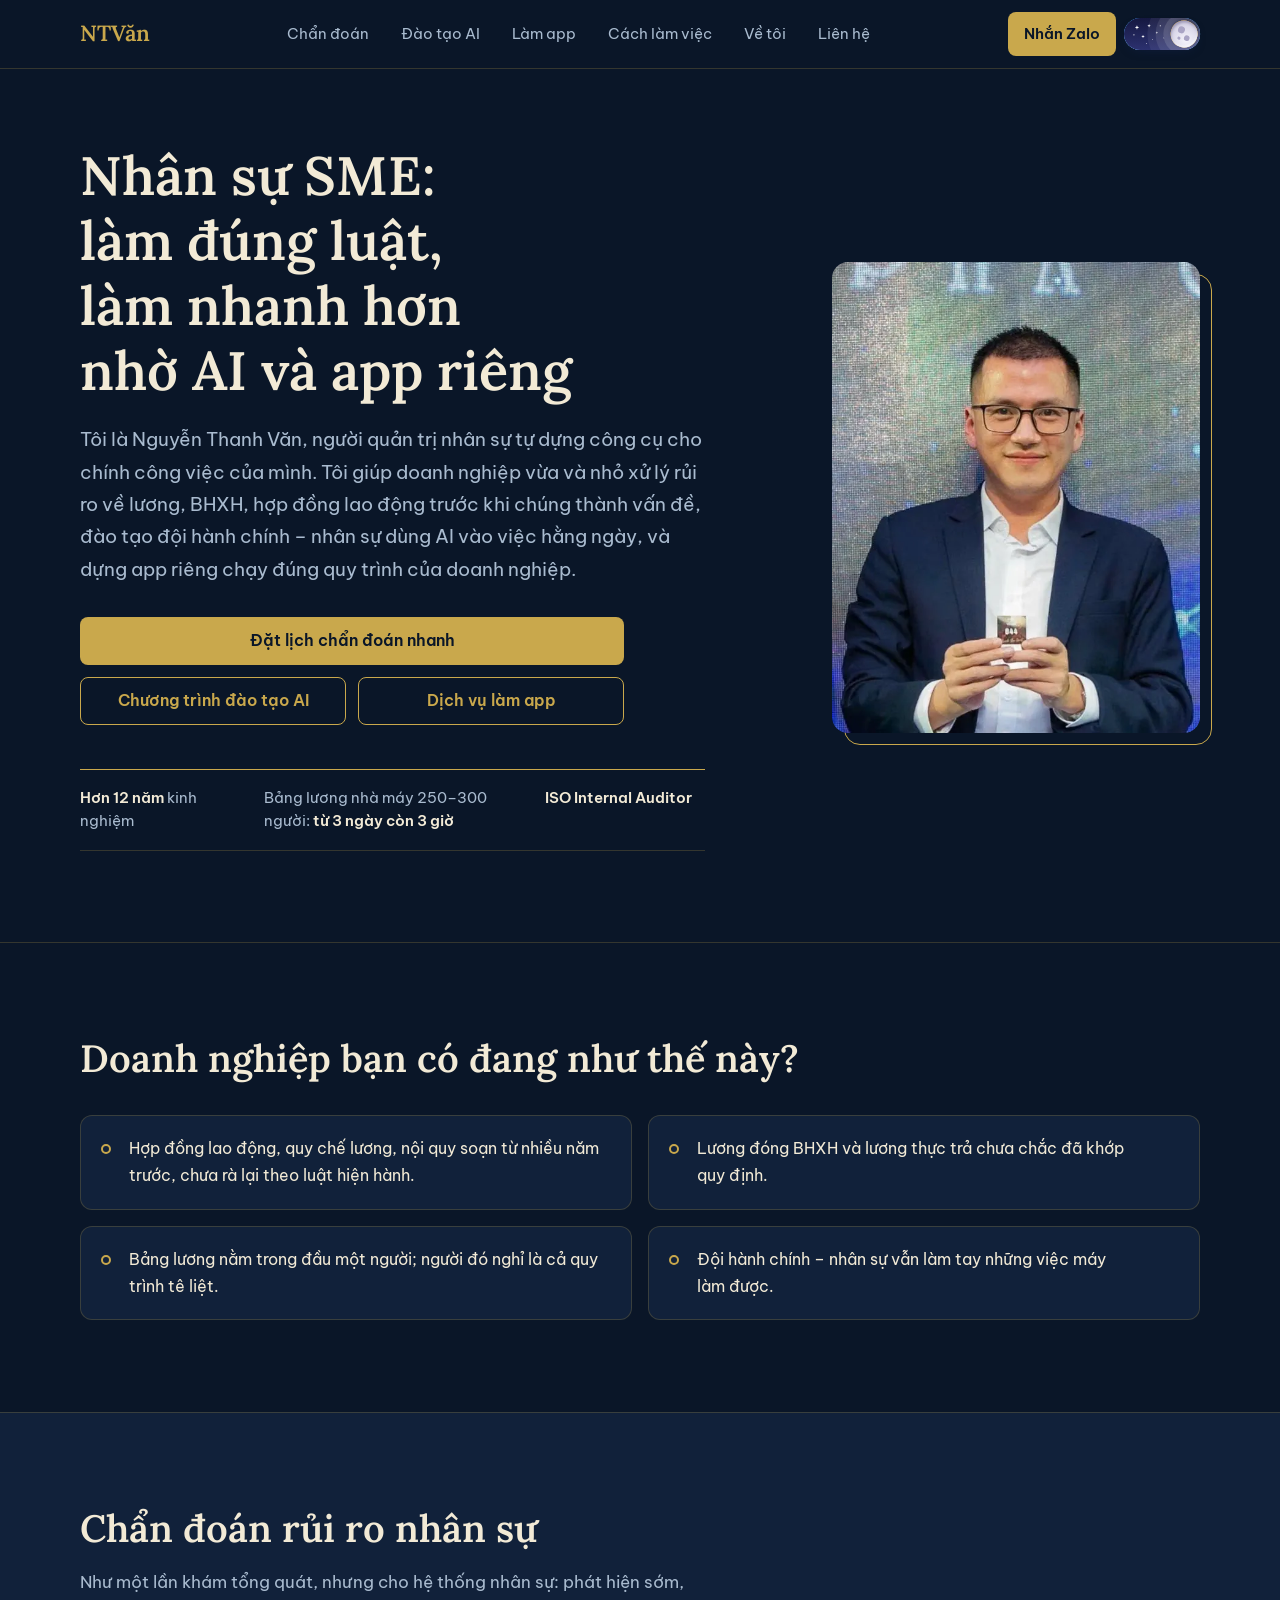
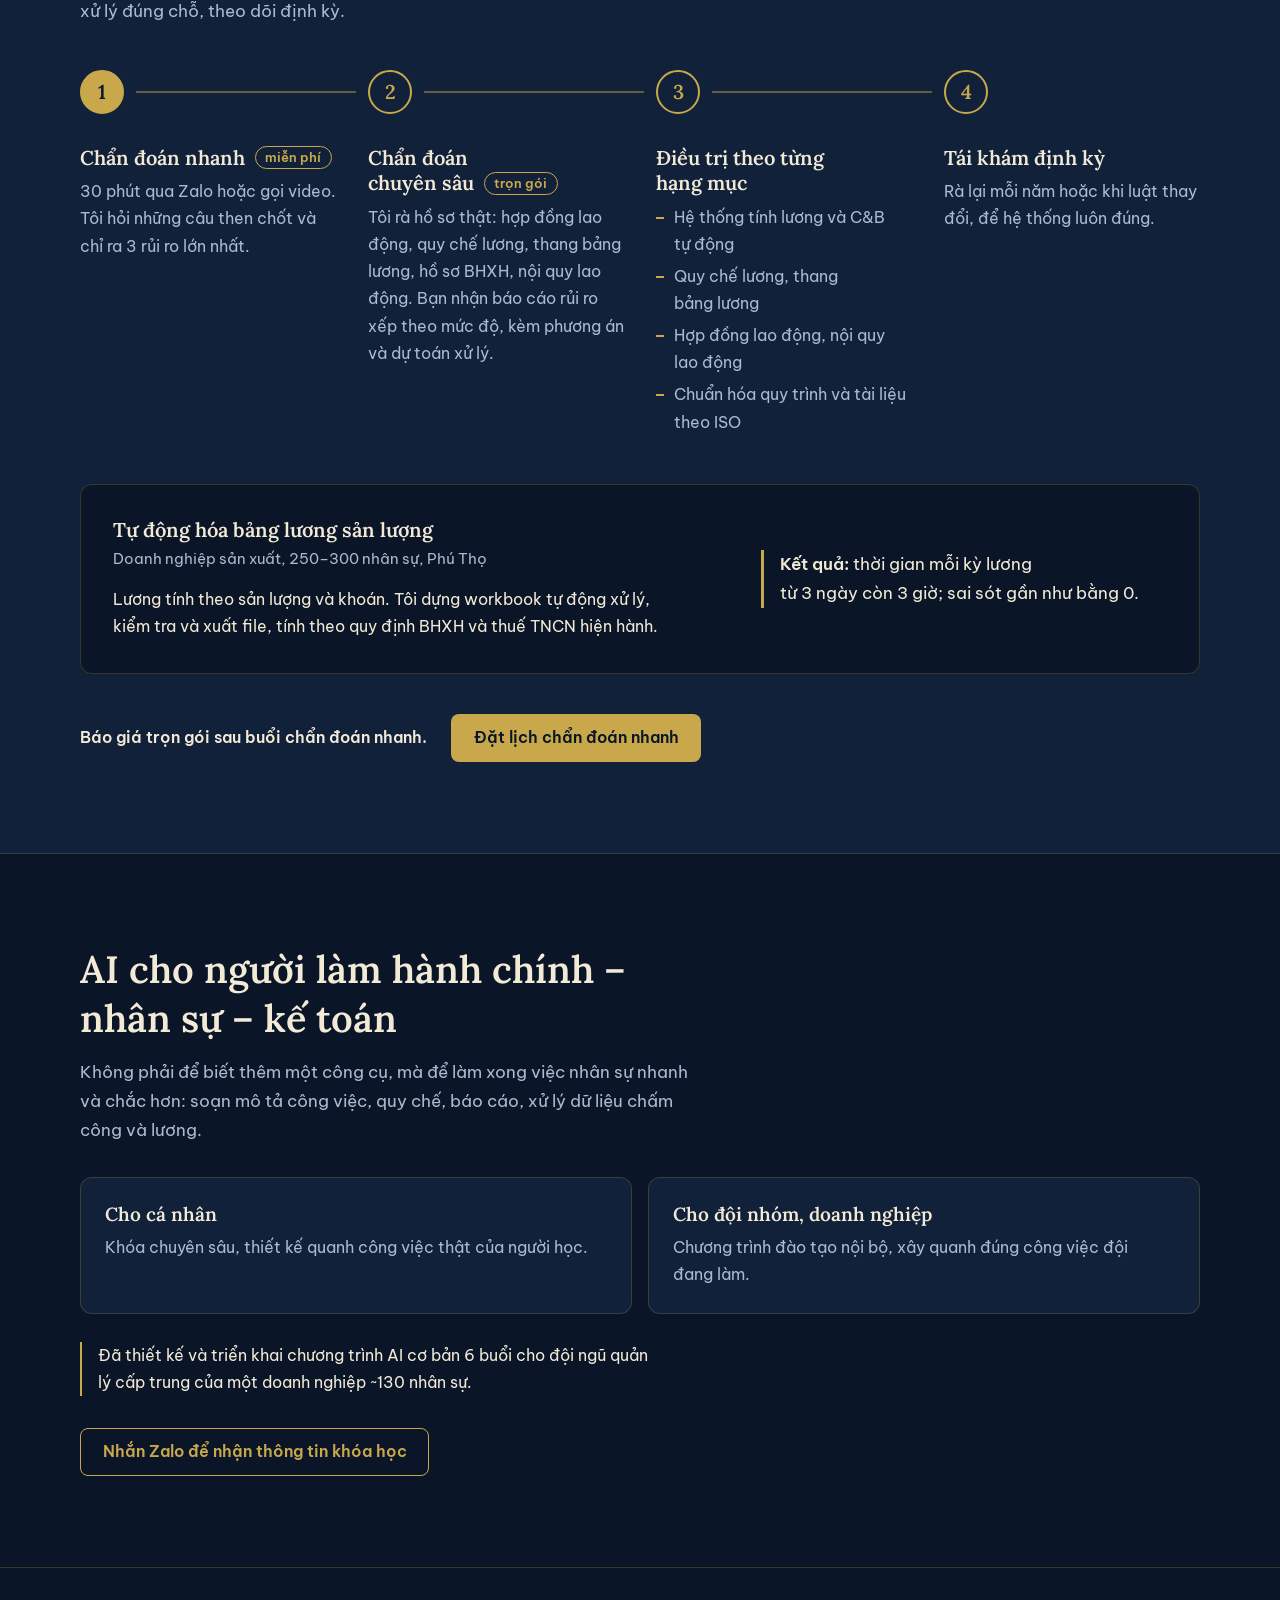
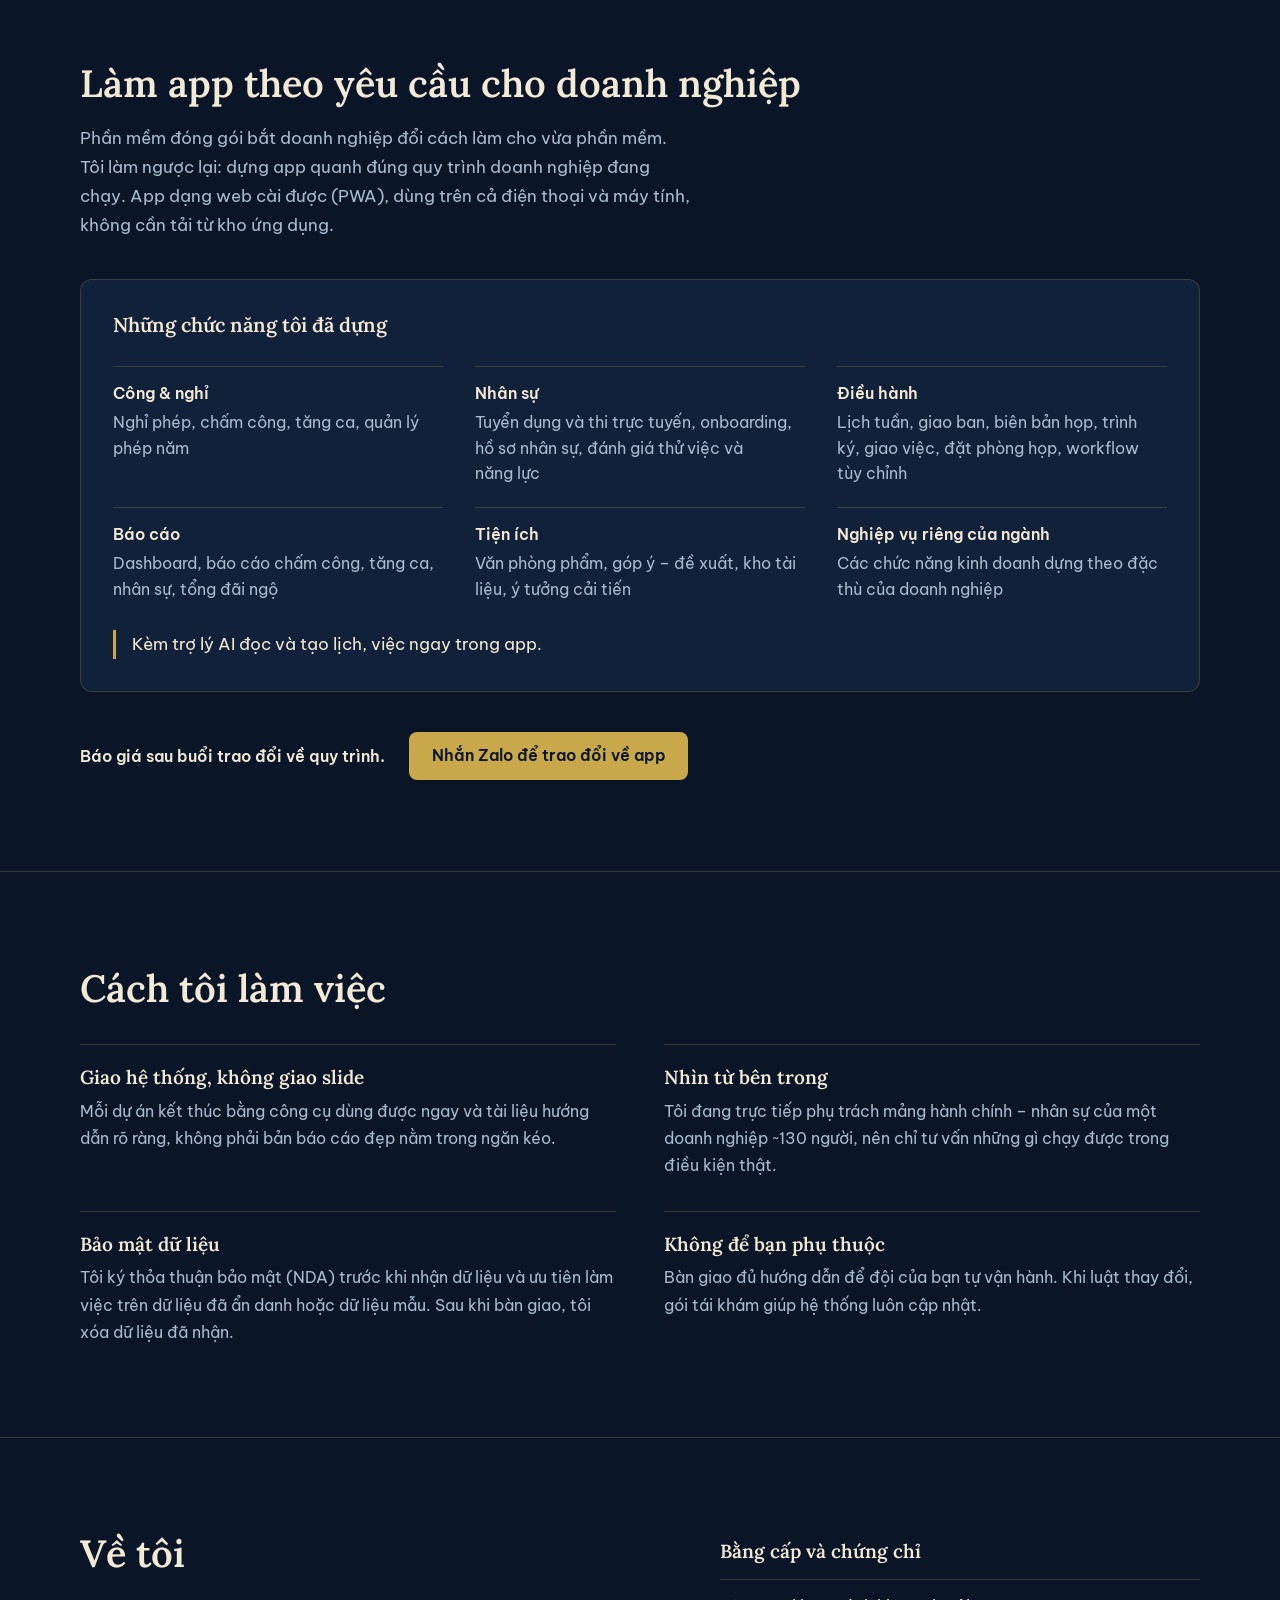
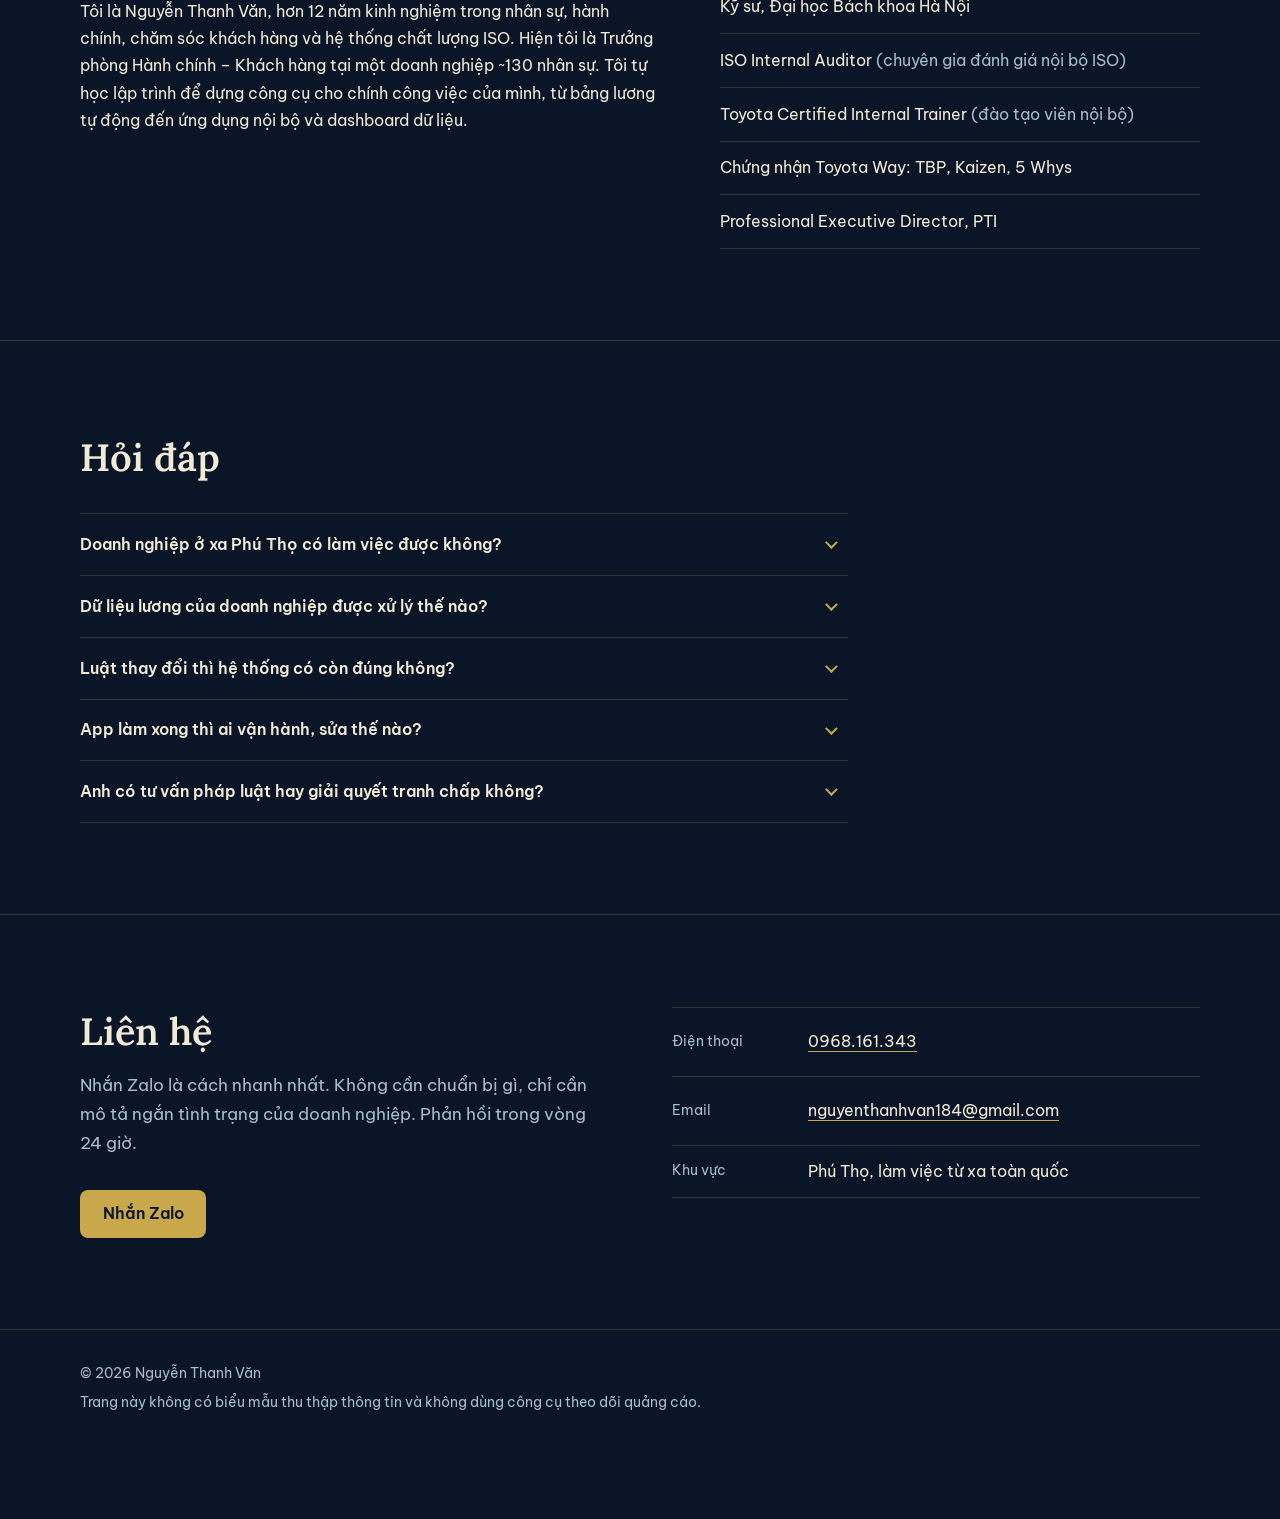
==== commit 3766a9e3: "Công tắc ngày/đêm (mặc định đêm) và căn lại nút đầu trang - Thay nút sáng/tối bằng công tắc ngày đêm" ====
--- a/index.html
+++ b/index.html
@@ -16,16 +16,16 @@
 <meta property="og:url" content="https://nguyenthanhvan.com.vn/">
 <meta property="og:title" content="Nguyễn Thanh Văn | Chẩn đoán rủi ro nhân sự &amp; AI cho SME">
 <meta property="og:description" content="Chẩn đoán, xử lý rủi ro lương, BHXH, hợp đồng lao động cho SME. Đào tạo AI cho người làm hành chính – nhân sự – kế toán. Làm app theo yêu cầu cho doanh nghiệp.">
-<meta property="og:image" content="https://nguyenthanhvan.com.vn/img/og-image.jpg">
+<meta property="og:image" content="https://nguyenthanhvan.com.vn/img/og-image-2.jpg">
 <meta property="og:image:type" content="image/jpeg">
 <meta property="og:image:width" content="1200">
 <meta property="og:image:height" content="630">
-<meta property="og:image:alt" content="Nguyễn Thanh Văn – Nhân sự SME: làm đúng luật, làm nhanh hơn nhờ AI">
+<meta property="og:image:alt" content="Nguyễn Thanh Văn – Nhân sự SME: làm đúng luật, làm nhanh hơn nhờ AI và app riêng">
 <meta name="twitter:card" content="summary_large_image">
 <meta name="twitter:title" content="Nguyễn Thanh Văn | Chẩn đoán rủi ro nhân sự &amp; AI cho SME">
 <meta name="twitter:description" content="Chẩn đoán, xử lý rủi ro lương, BHXH, hợp đồng lao động cho SME. Đào tạo AI cho người làm hành chính – nhân sự – kế toán. Làm app theo yêu cầu cho doanh nghiệp.">
-<meta name="twitter:image" content="https://nguyenthanhvan.com.vn/img/og-image.jpg">
-<meta name="twitter:image:alt" content="Nguyễn Thanh Văn – Nhân sự SME: làm đúng luật, làm nhanh hơn nhờ AI">
+<meta name="twitter:image" content="https://nguyenthanhvan.com.vn/img/og-image-2.jpg">
+<meta name="twitter:image:alt" content="Nguyễn Thanh Văn – Nhân sự SME: làm đúng luật, làm nhanh hơn nhờ AI và app riêng">
 
 <link rel="icon" type="image/svg+xml" href="/img/favicon.svg">
 <link rel="preconnect" href="https://fonts.googleapis.com">
@@ -92,9 +92,49 @@
 .nav-desktop{display:none}
 .nav-desktop ul,.nav-mobile ul{margin:0;padding:0;list-style:none}
 .header-actions{display:flex;align-items:center;gap:.5rem}
-.theme-toggle .i-moon,:root[data-theme="light"] .theme-toggle .i-sun{display:none}
-:root[data-theme="light"] .theme-toggle .i-moon{display:block}
 :root:not(.js) .theme-toggle{visibility:hidden}
+
+/* ===== Công tắc ngày/đêm =====
+   Lucian UX/UI Prompt #447 · MIT License (c) 2026 Seokwoooo · https://lucianlabs.dev/uxui-prompt/#447
+   Hình và chuyển động giữ nguyên bản gốc (176×74px); thu nhỏ cả khối bằng --s để vừa header.
+   Màu nằm trong công tắc, không phụ thuộc giao diện trang. */
+.u447-b{--s:.4324;--ease:cubic-bezier(.2,.8,.2,1);--spring:cubic-bezier(.34,1.45,.64,1);position:relative;flex:none;width:calc(176px * var(--s));height:2.75rem;padding:0;border:0;background:transparent;cursor:pointer;-webkit-tap-highlight-color:transparent;transition:transform .45s var(--spring)}
+.u447-b:active{transform:scale(.97)}
+.u447-b:focus-visible{outline:none}
+.u447-t{position:absolute;left:0;top:50%;width:176px;height:74px;border-radius:37px;overflow:hidden;isolation:isolate;background:#4FA8F7;box-shadow:inset 0 3px 7px rgba(0,0,0,.28),inset 0 -1px 2px rgba(255,255,255,.25),0 0 0 1px rgba(0,0,0,.06),0 10px 24px -14px rgba(20,40,90,.55);transform:translateY(-50%) scale(var(--s));transform-origin:left center}
+.u447-b:focus-visible .u447-t{outline:calc(2px / var(--s)) solid var(--accent);outline-offset:calc(4px / var(--s))}
+.u447-t>*{position:absolute;pointer-events:none}
+.u447-sky{inset:0;background:linear-gradient(180deg,#3E97EC,#86C8FF);transition:opacity .6s}
+.u447-ngt{inset:0;opacity:0;background:linear-gradient(180deg,#151840,#2C3170);transition:opacity .6s}
+.u447-halo{left:6px;top:6px;width:62px;height:62px;transition:transform .75s var(--spring)}
+.u447-halo i{position:absolute;left:50%;top:50%;border-radius:50%;background:rgba(255,255,255,.12);transform:translate(-50%,-50%)}
+.u447-halo i:nth-child(1){width:96px;height:96px}
+.u447-halo i:nth-child(2){width:132px;height:132px;background:rgba(255,255,255,.09)}
+.u447-halo i:nth-child(3){width:170px;height:170px;background:rgba(255,255,255,.06)}
+.u447-cl{right:-14px;bottom:-16px;width:136px;height:68px;transition:transform .6s var(--ease) .05s}
+.u447-cl g{animation:u447-drift 7s ease-in-out infinite alternate}
+.u447-cl g+g{animation-duration:5.5s}
+@keyframes u447-drift{to{transform:translateX(-5px)}}
+.u447-sr{left:16px;top:8px;width:90px;height:58px;opacity:0;transform:translateY(-36px);transition:transform .6s var(--ease),opacity .4s}
+.u447-sr path,.u447-sr circle{fill:#FFFFFF;transform-box:fill-box;transform-origin:center;animation:u447-tw 2.4s ease-in-out infinite}
+.u447-sr :nth-child(2n){animation-delay:-.8s}
+.u447-sr :nth-child(3n){animation-delay:-1.6s}
+@keyframes u447-tw{50%{opacity:.45;transform:scale(.7)}}
+.u447-th{left:6px;top:6px;width:62px;height:62px;border-radius:50%;background:radial-gradient(circle at 35% 30%,#FFE27A,#FFC21F 60%,#F2A900);box-shadow:0 4px 8px rgba(0,0,0,.28),inset -3px -4px 6px rgba(190,110,0,.35),inset 3px 3px 5px rgba(255,255,255,.45);transition:transform .75s var(--spring)}
+.u447-th::before{content:"";position:absolute;inset:0;border-radius:50%;background:radial-gradient(circle at 35% 30%,#F4F3FA,#D6D3E6 65%,#B9B5CF);box-shadow:inset -3px -4px 6px rgba(70,64,110,.35),inset 3px 3px 5px rgba(255,255,255,.6);opacity:0;transition:opacity .45s .1s}
+.u447-th svg{position:absolute;inset:0;width:62px;height:62px}
+.u447-th circle{fill:#A9A4C4;opacity:0;transform-box:fill-box;transform-origin:center;transform:scale(0);transition:opacity .3s,transform .5s var(--spring)}
+.u447-th circle:nth-child(2){transition-delay:.06s}
+.u447-th circle:nth-child(3){transition-delay:.12s}
+.u447-b[aria-checked="true"] .u447-ngt{opacity:1}
+.u447-b[aria-checked="true"] .u447-halo{transform:translateX(102px)}
+.u447-b[aria-checked="true"] .u447-th{transform:translateX(102px) rotate(200deg)}
+.u447-b[aria-checked="true"] .u447-th::before{opacity:1}
+.u447-b[aria-checked="true"] .u447-th circle{opacity:1;transform:none;transition-delay:.25s}
+.u447-b[aria-checked="true"] .u447-cl{transform:translateY(56px);transition-delay:0s}
+.u447-b[aria-checked="true"] .u447-sr{opacity:1;transform:none;transition-delay:.15s}
+.u447-b.is-init *,.u447-b.is-init *::before{transition:none!important}
+@media (prefers-reduced-motion:reduce){.u447-b *{animation:none!important}}
 .nav-mobile{position:relative}
 .nav-mobile summary{list-style:none}
 .nav-mobile summary::-webkit-details-marker{display:none}
@@ -117,7 +157,8 @@
 .hero-grid{display:grid;gap:2.75rem}
 .hero h1{max-width:17em;font-size:clamp(1.9375rem,1.2rem + 3.3vw,3.375rem);line-height:1.2}
 .lead{max-width:36em;margin-top:1.25rem;color:var(--muted);font-size:clamp(1.0625rem,1rem + .25vw,1.1875rem)}
-.actions{display:flex;flex-wrap:wrap;gap:.75rem;margin-top:2rem}
+.actions{display:grid;gap:.75rem;max-width:34rem;margin-top:2rem}
+.actions .btn-primary{grid-column:1/-1}
 .proof{position:relative;display:grid;margin-top:2.75rem;padding:0;list-style:none;border-top:1px solid var(--line)}
 .proof::before{content:"";position:absolute;left:0;right:0;top:-1px;height:1px;background:var(--accent);transform-origin:left}
 .proof li{padding:.9rem 0;border-bottom:1px solid var(--line);color:var(--muted);font-size:.9375rem;line-height:1.55}
@@ -126,7 +167,7 @@
 .hero-photo::before{content:"";position:absolute;inset:0;z-index:-1;border:1px solid var(--accent);border-radius:1rem;transform:translate(.75rem,.75rem)}
 .hero-photo picture{display:block}
 .hero-photo img{width:100%;border-radius:1rem;background:var(--surface)}
-@media (max-width:29.99em){.actions .btn{flex:1 1 100%}}
+@media (min-width:30em){.actions{grid-template-columns:repeat(2,minmax(0,1fr))}}
 @media (min-width:56em){
   .hero-grid{grid-template-columns:minmax(0,1.45fr) minmax(0,1fr);align-items:center;gap:4rem}
   .proof{grid-template-columns:minmax(0,1fr) minmax(0,1.6fr) minmax(0,1fr);gap:1.5rem;border-bottom:1px solid var(--line)}
@@ -280,9 +321,15 @@
     </nav>
     <div class="header-actions">
       <a class="btn btn-primary btn-sm" href="https://zalo.me/0968161343" target="_blank" rel="noopener">Nhắn Zalo</a>
-      <button class="icon-btn theme-toggle" type="button" aria-pressed="false" aria-label="Giao diện sáng">
-        <svg class="i-sun" viewBox="0 0 24 24" fill="none" stroke="currentColor" stroke-width="1.8" stroke-linecap="round" aria-hidden="true" focusable="false"><circle cx="12" cy="12" r="4"/><path d="M12 2.75v2M12 19.25v2M2.75 12h2M19.25 12h2M5.46 5.46l1.41 1.41M17.13 17.13l1.41 1.41M5.46 18.54l1.41-1.41M17.13 6.87l1.41-1.41"/></svg>
-        <svg class="i-moon" viewBox="0 0 24 24" fill="none" stroke="currentColor" stroke-width="1.8" stroke-linecap="round" stroke-linejoin="round" aria-hidden="true" focusable="false"><path d="M21 12.79A9 9 0 1 1 11.21 3 7 7 0 0 0 21 12.79z"/></svg>
+      <button class="u447-b theme-toggle" type="button" role="switch" aria-checked="true" aria-label="Giao diện tối">
+        <span class="u447-t">
+          <span class="u447-sky"></span>
+          <span class="u447-ngt"></span>
+          <svg class="u447-sr" viewBox="0 0 90 58" aria-hidden="true" focusable="false"><path d="M14 9Q14 14 19 14Q14 14 14 19Q14 14 9 14Q14 14 14 9Z"/><path d="M42 6Q42 10 46 10Q42 10 42 14Q42 10 38 10Q42 10 42 6Z"/><path d="M28 31Q28 35 32 35Q28 35 28 39Q28 35 24 35Q28 35 28 31Z"/><path d="M60 23Q60 26 63 26Q60 26 60 29Q60 26 57 26Q60 26 60 23Z"/><circle cx="7" cy="31" r="1.3"/><circle cx="50" cy="42" r="1.1"/><circle cx="68" cy="10" r="1.3"/><circle cx="36" cy="51" r="1"/><circle cx="76" cy="38" r="1"/></svg>
+          <span class="u447-halo"><i></i><i></i><i></i></span>
+          <svg class="u447-cl" viewBox="0 0 136 68" aria-hidden="true" focusable="false"><g fill="#CFE7FF"><circle cx="34" cy="46" r="18"/><circle cx="58" cy="36" r="20"/><circle cx="86" cy="40" r="18"/><circle cx="110" cy="28" r="21"/><circle cx="132" cy="40" r="18"/></g><g fill="#FFFFFF"><circle cx="22" cy="60" r="16"/><circle cx="46" cy="52" r="18"/><circle cx="74" cy="56" r="18"/><circle cx="98" cy="46" r="19"/><circle cx="124" cy="54" r="19"/></g></svg>
+          <span class="u447-th"><svg viewBox="0 0 62 62" aria-hidden="true" focusable="false"><circle cx="22" cy="24" r="6.5"/><circle cx="40" cy="38" r="8"/><circle cx="39" cy="18" r="3.6"/></svg></span>
+        </span>
       </button>
       <details class="nav-mobile">
         <summary class="icon-btn">
@@ -314,8 +361,8 @@
         <p class="lead">Tôi là Nguyễn Thanh Văn, người quản trị nhân sự tự dựng công cụ cho chính công việc của mình. Tôi giúp doanh nghiệp vừa và nhỏ xử lý rủi ro về lương, BHXH, hợp đồng lao động trước khi chúng thành vấn đề, đào tạo đội hành chính – nhân sự dùng AI vào việc hằng ngày, và dựng app riêng chạy đúng quy trình của doanh nghiệp.</p>
         <div class="actions">
           <a class="btn btn-primary" href="https://zalo.me/0968161343" target="_blank" rel="noopener">Đặt lịch chẩn đoán nhanh</a>
-          <a class="btn btn-ghost" href="#dao-tao-ai">Xem chương trình đào tạo AI</a>
-          <a class="btn btn-ghost" href="#lam-app">Xem dịch vụ làm app</a>
+          <a class="btn btn-ghost" href="#dao-tao-ai">Chương trình đào tạo AI</a>
+          <a class="btn btn-ghost" href="#lam-app">Dịch vụ làm app</a>
         </div>
         <ul class="proof" role="list">
           <li><strong>Hơn 12 năm</strong> kinh nghiệm</li>
@@ -560,12 +607,15 @@
   var themeMeta = document.querySelector('meta[name="theme-color"]');
   function applyTheme(light) {
     if (light) { root.setAttribute('data-theme', 'light'); } else { root.removeAttribute('data-theme'); }
-    if (toggle) { toggle.setAttribute('aria-pressed', light ? 'true' : 'false'); }
+    if (toggle) { toggle.setAttribute('aria-checked', light ? 'false' : 'true'); }
     if (themeMeta) { themeMeta.setAttribute('content', light ? '#f6f2ea' : '#0a1628'); }
   }
   var saved = null;
   try { saved = localStorage.getItem(KEY); } catch (e) {}
+  // Lần đầu: đặt trạng thái công tắc không chạy hiệu ứng, chỉ chạy khi người xem bấm.
+  if (toggle) { toggle.classList.add('is-init'); }
   applyTheme(saved === 'light');
+  if (toggle) { requestAnimationFrame(function () { requestAnimationFrame(function () { toggle.classList.remove('is-init'); }); }); }
   if (toggle) {
     toggle.addEventListener('click', function () {
       var light = root.getAttribute('data-theme') !== 'light';
